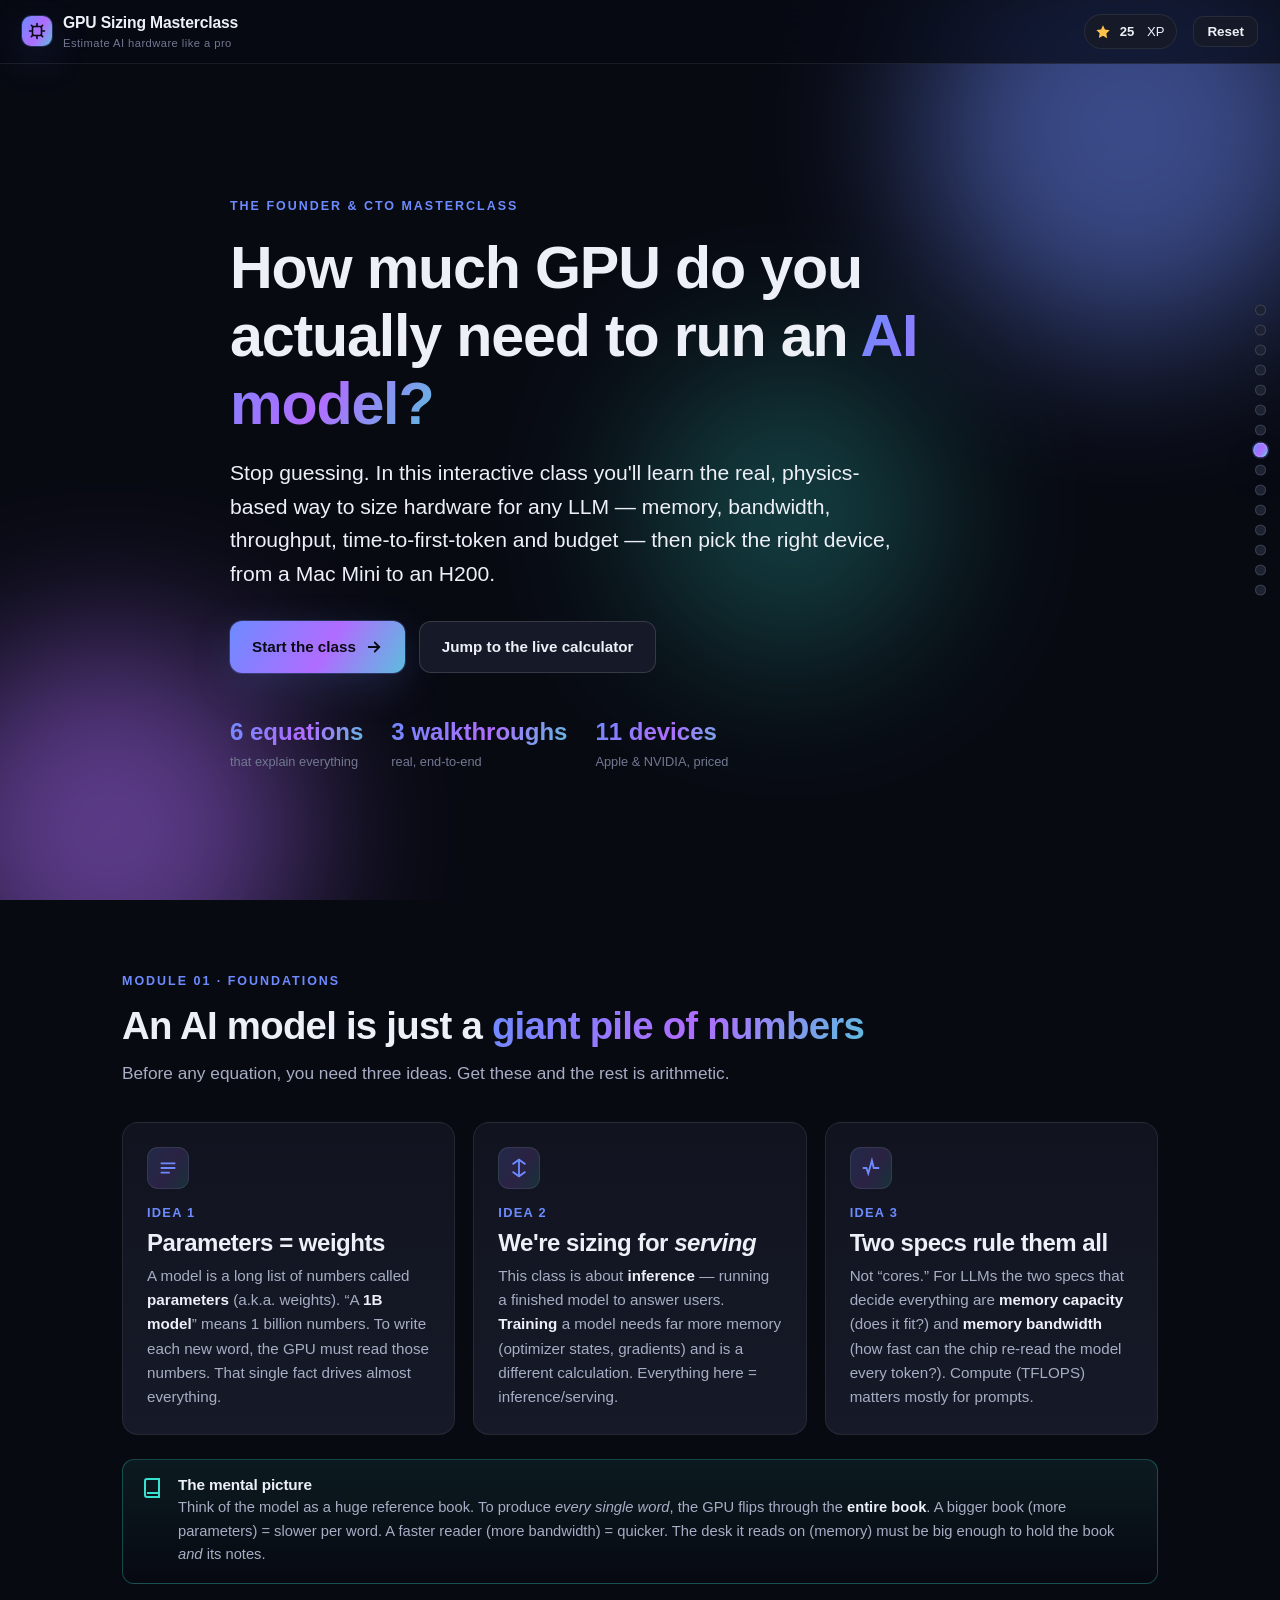
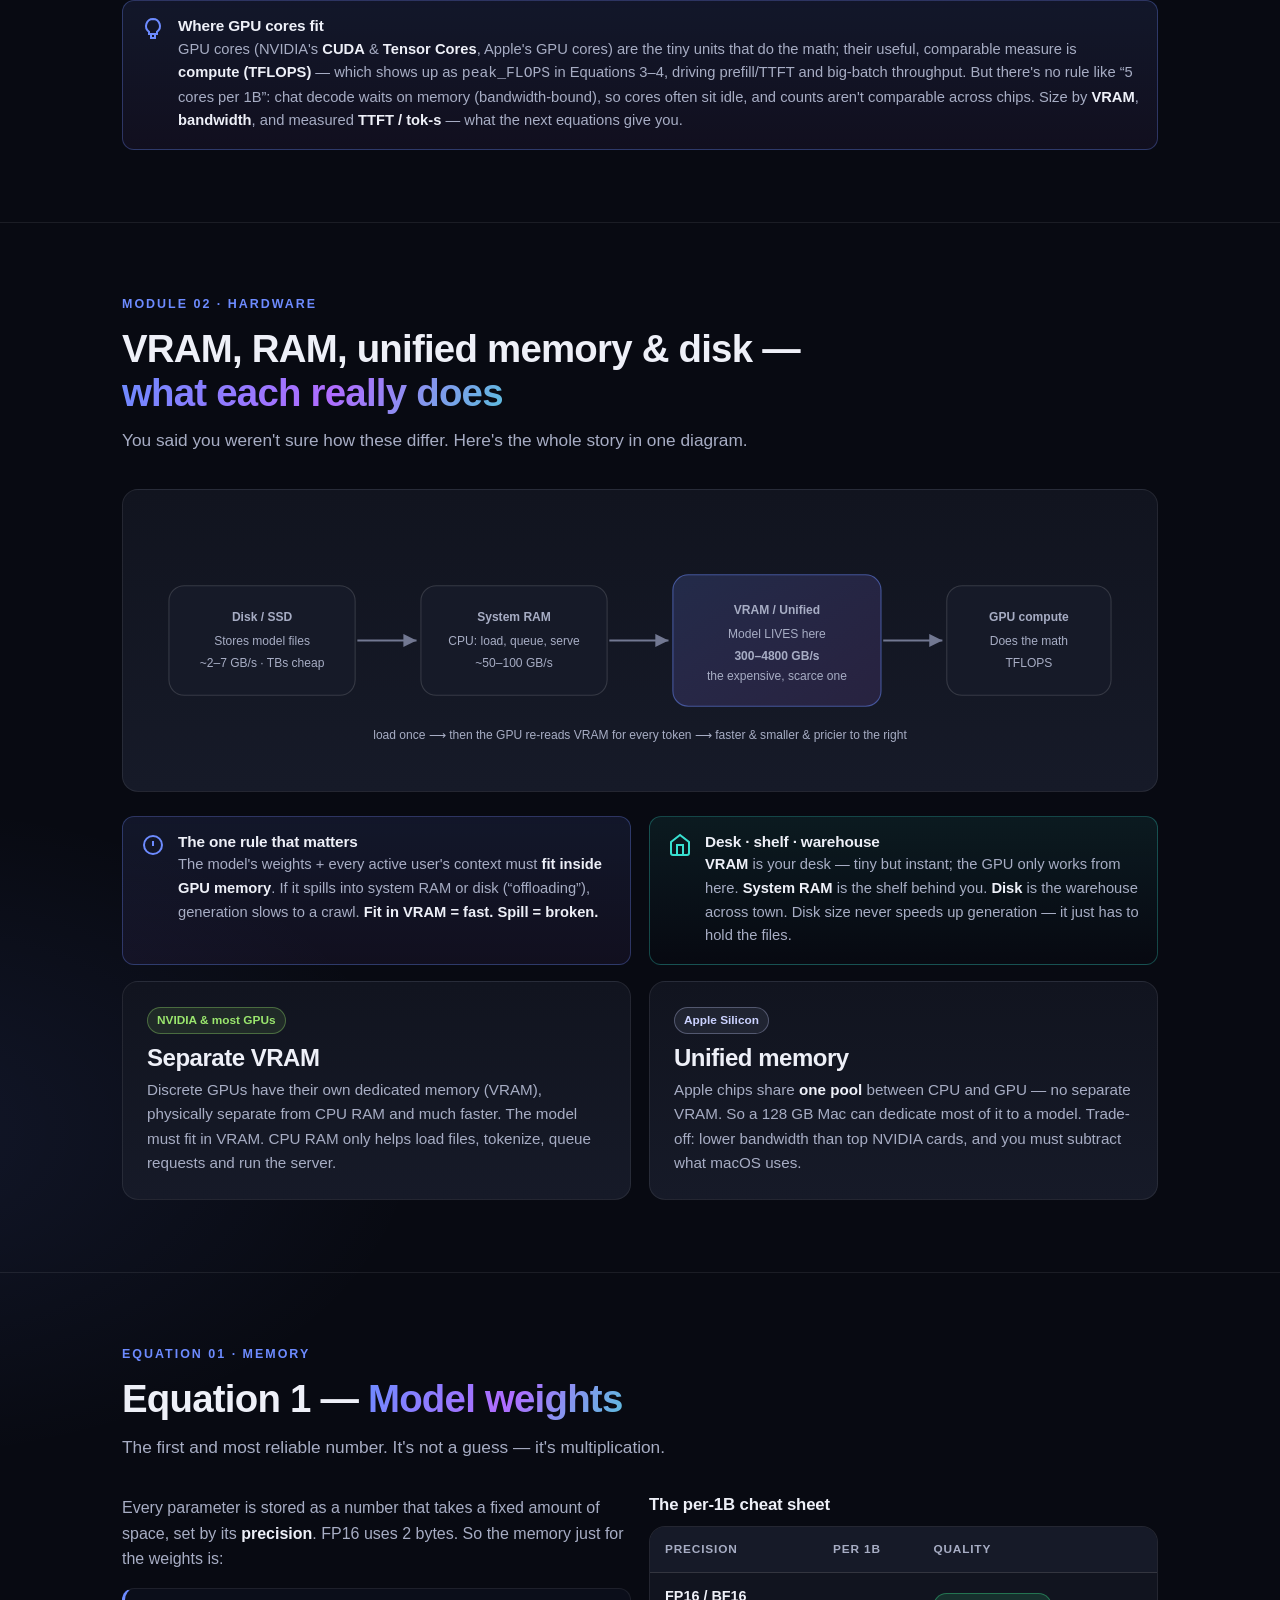
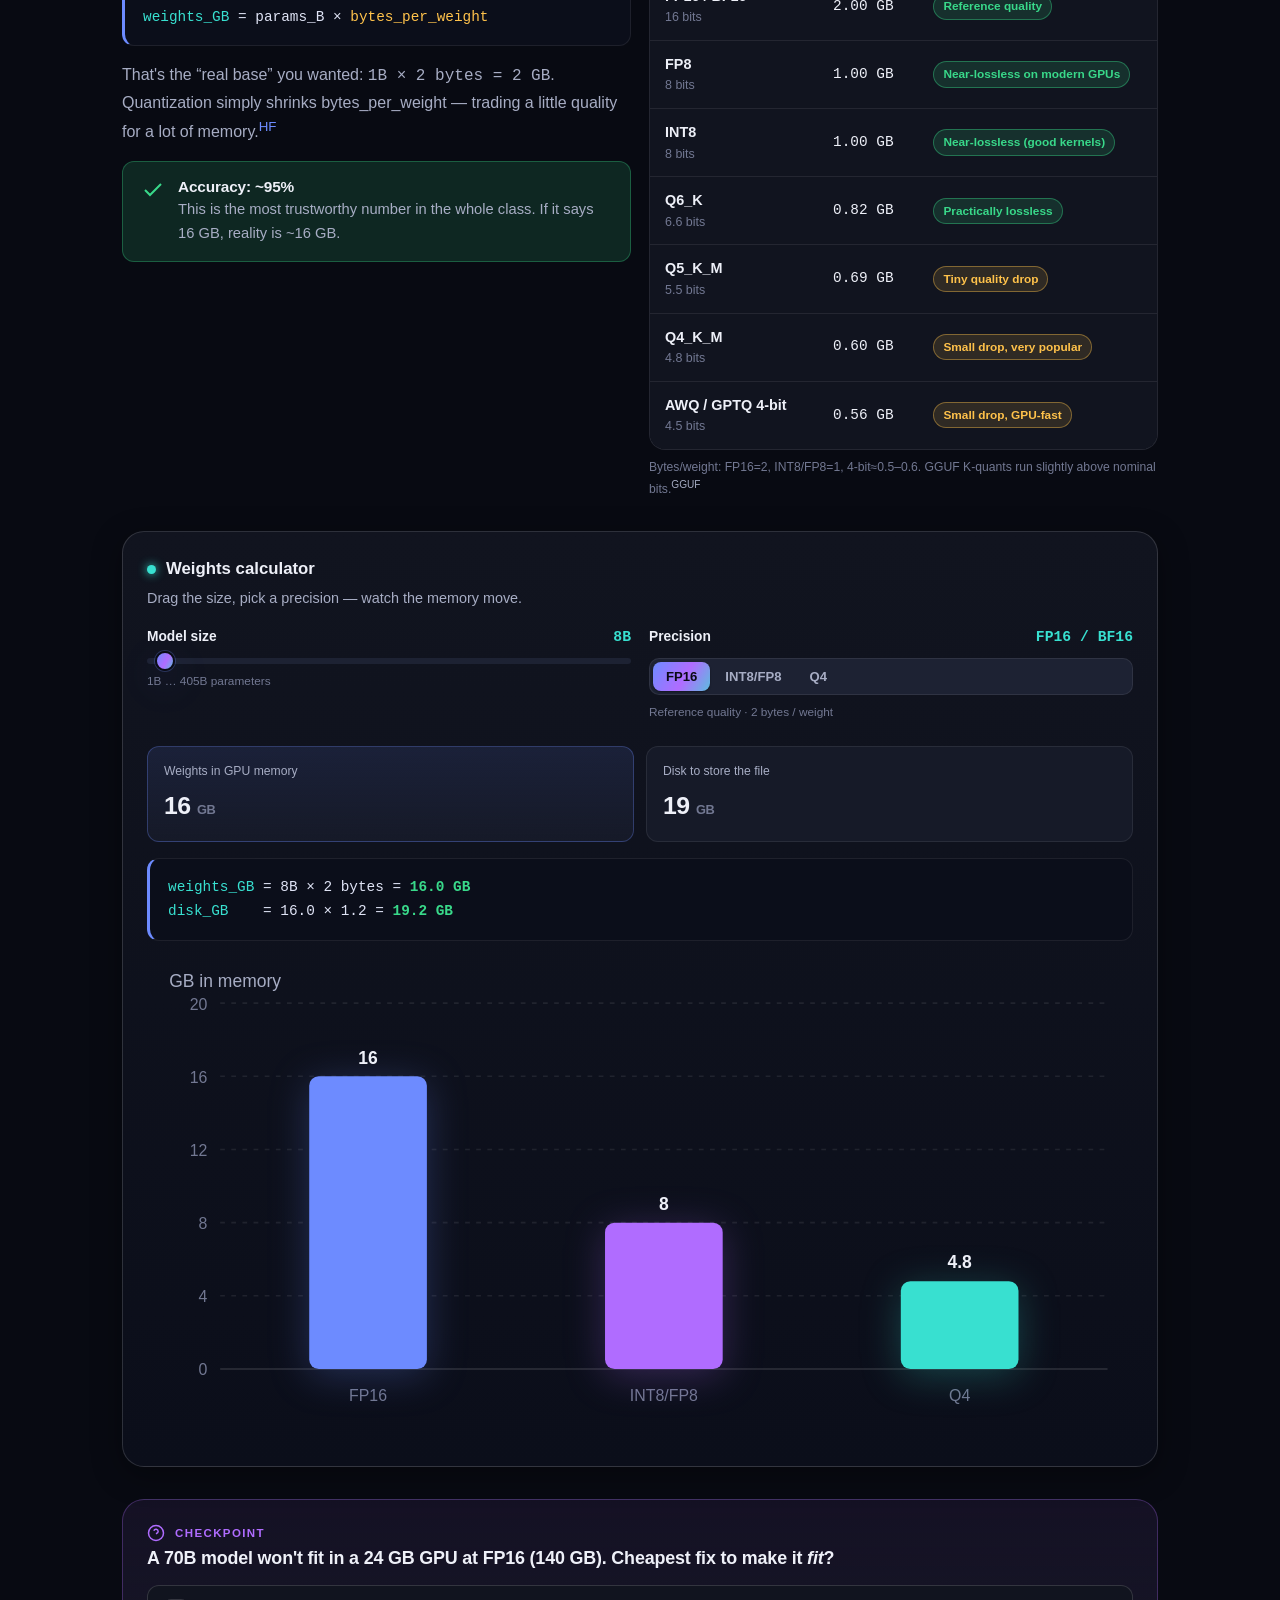
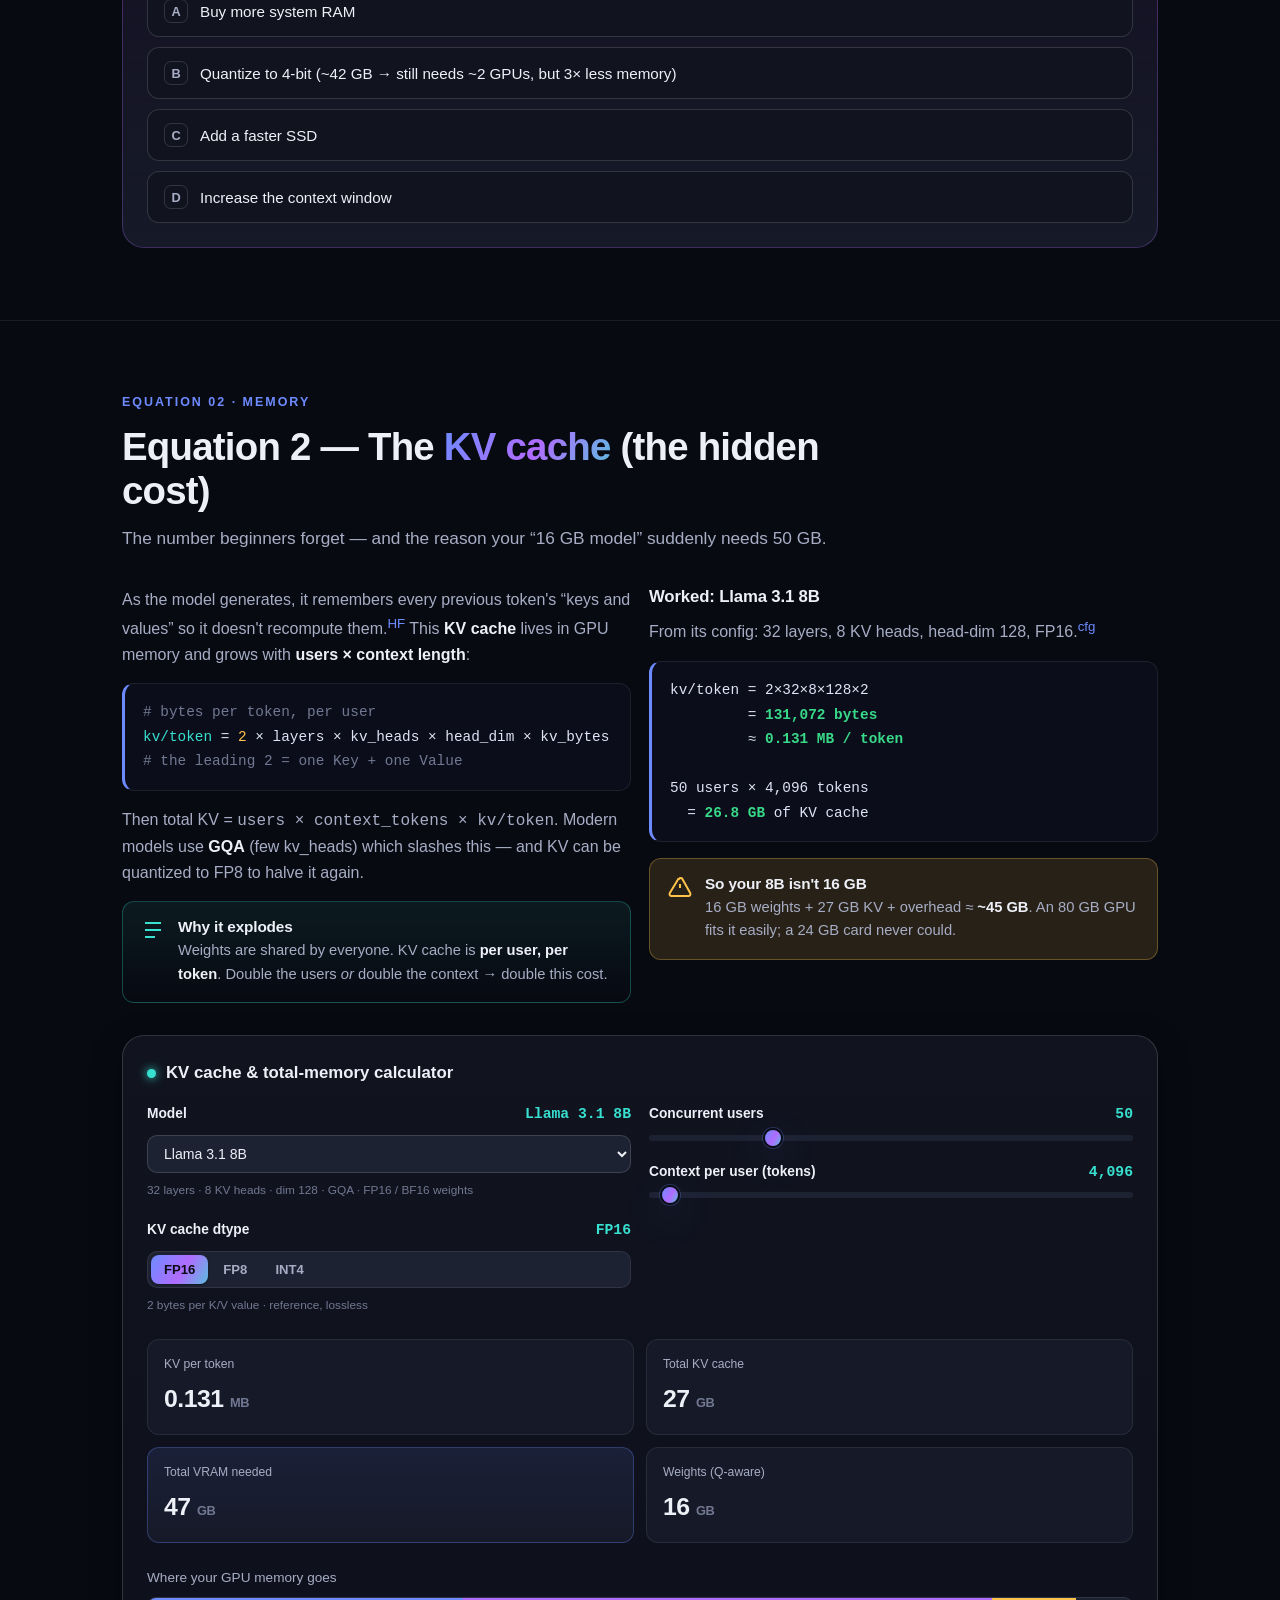
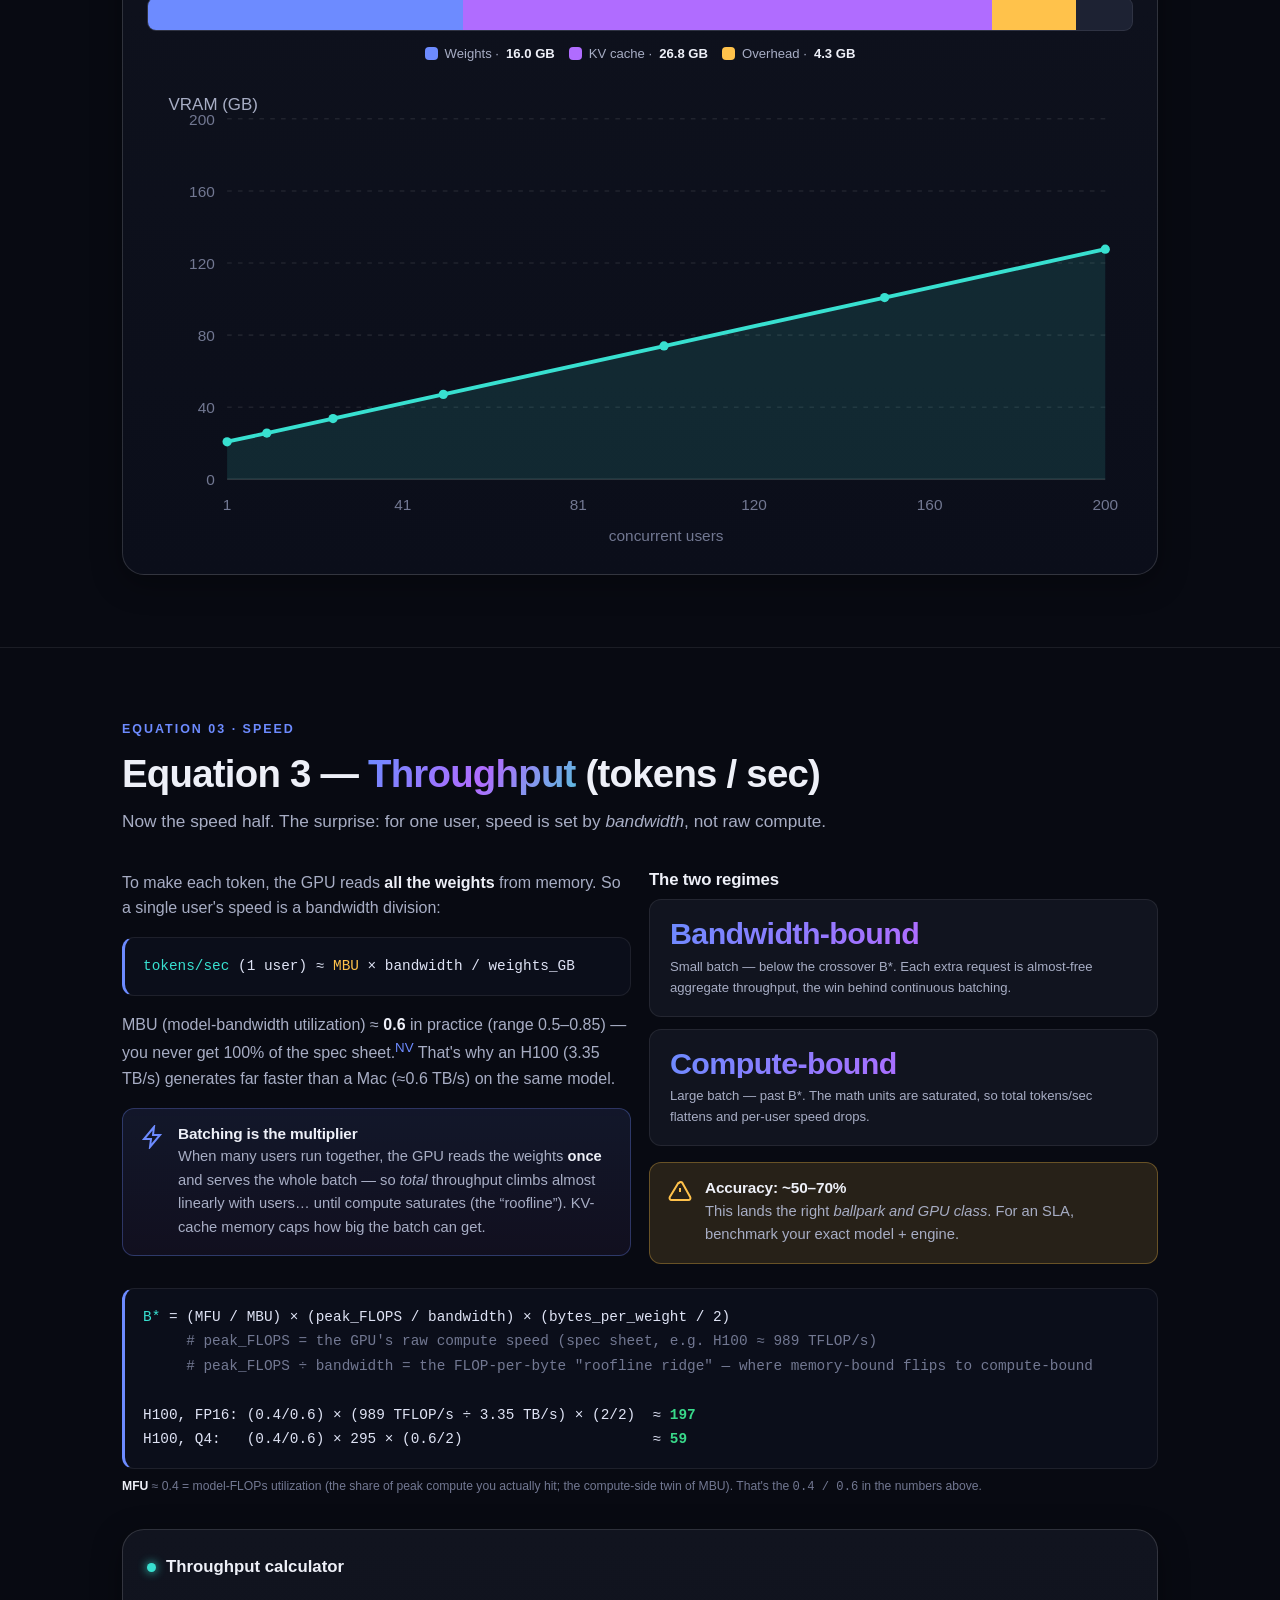
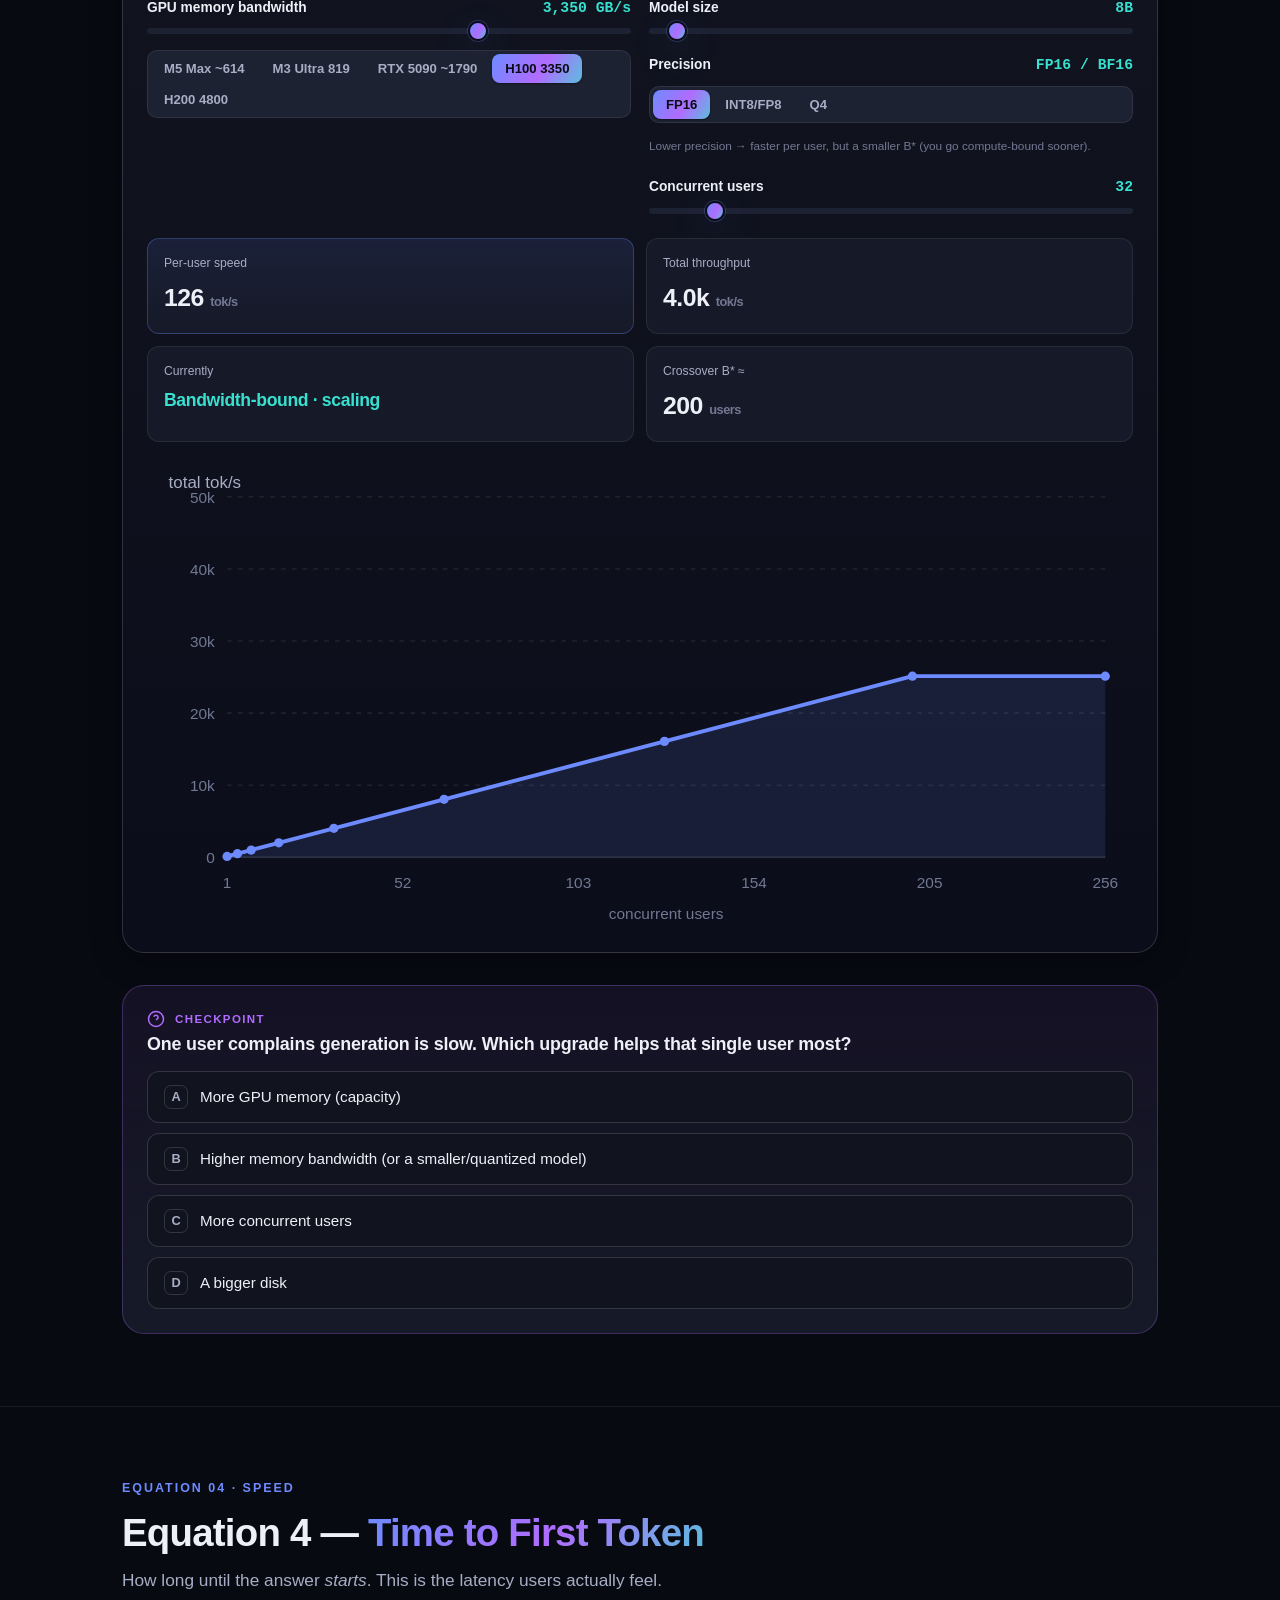
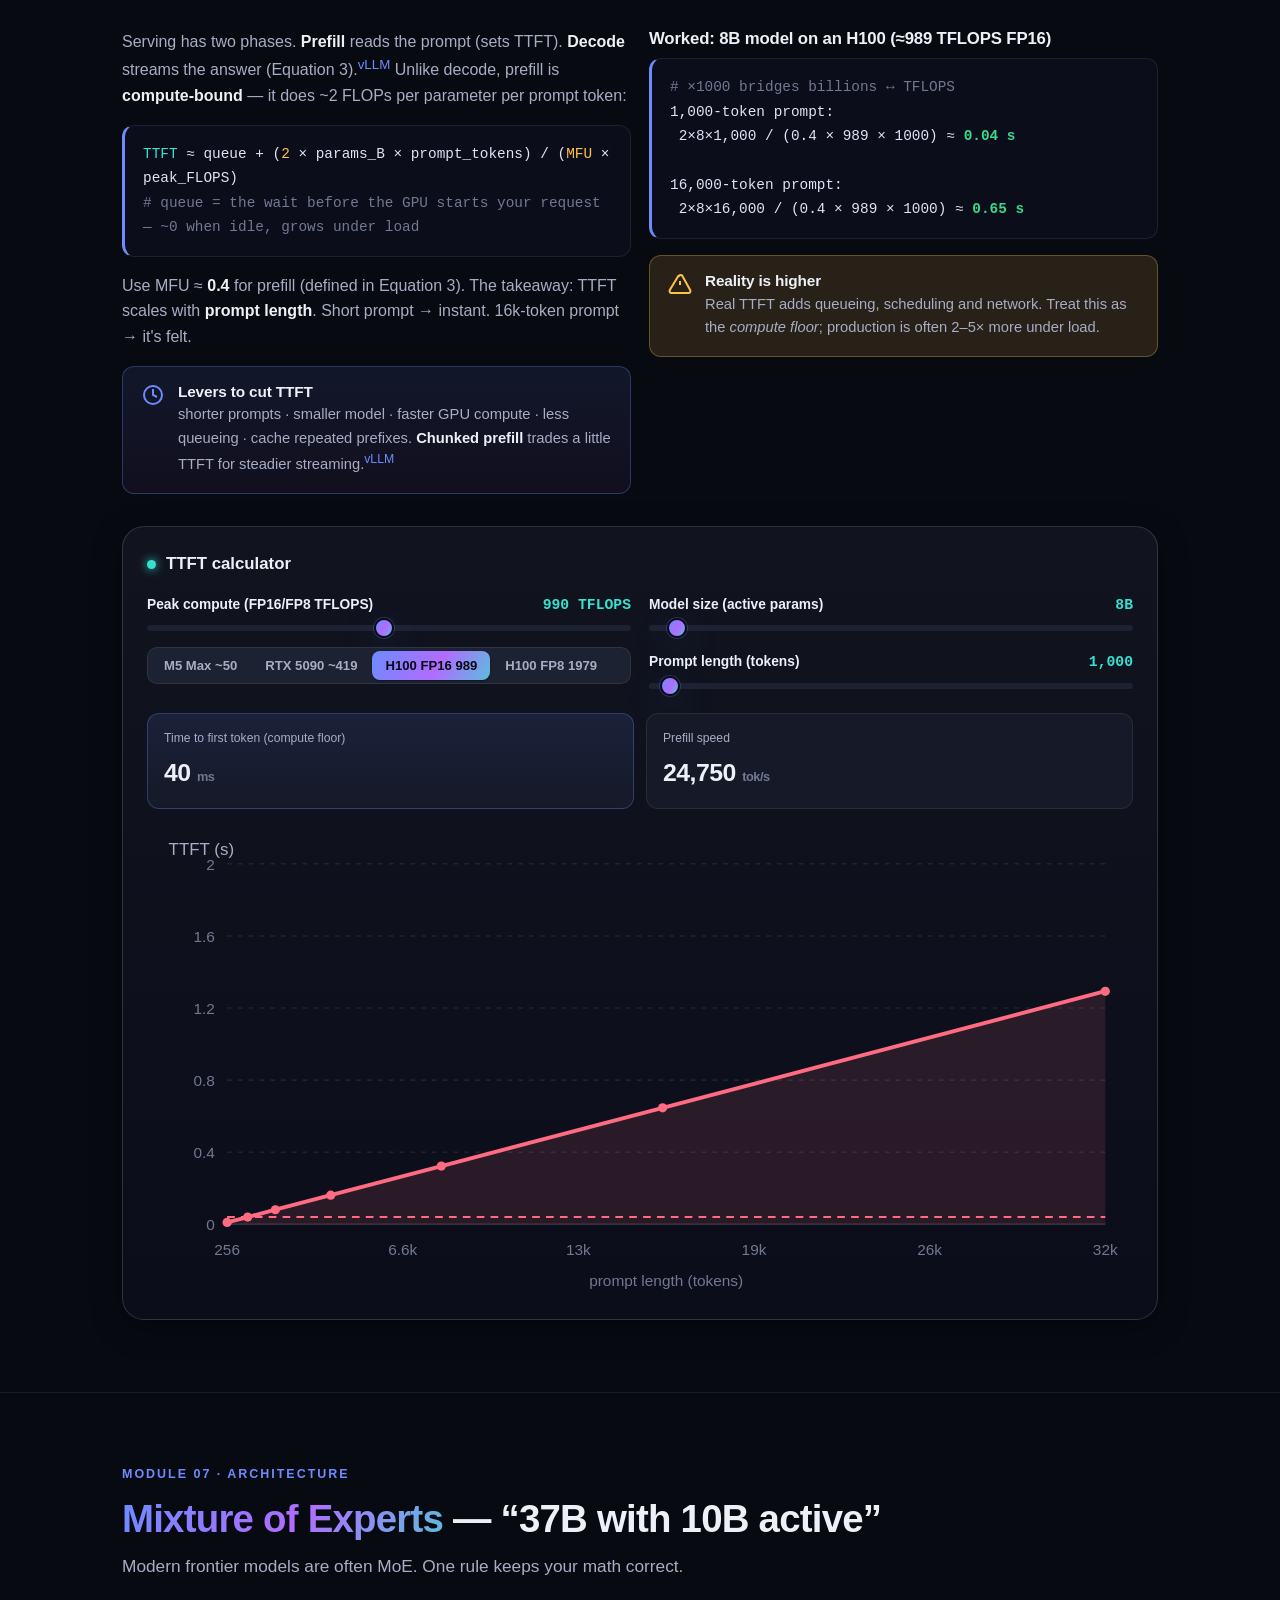
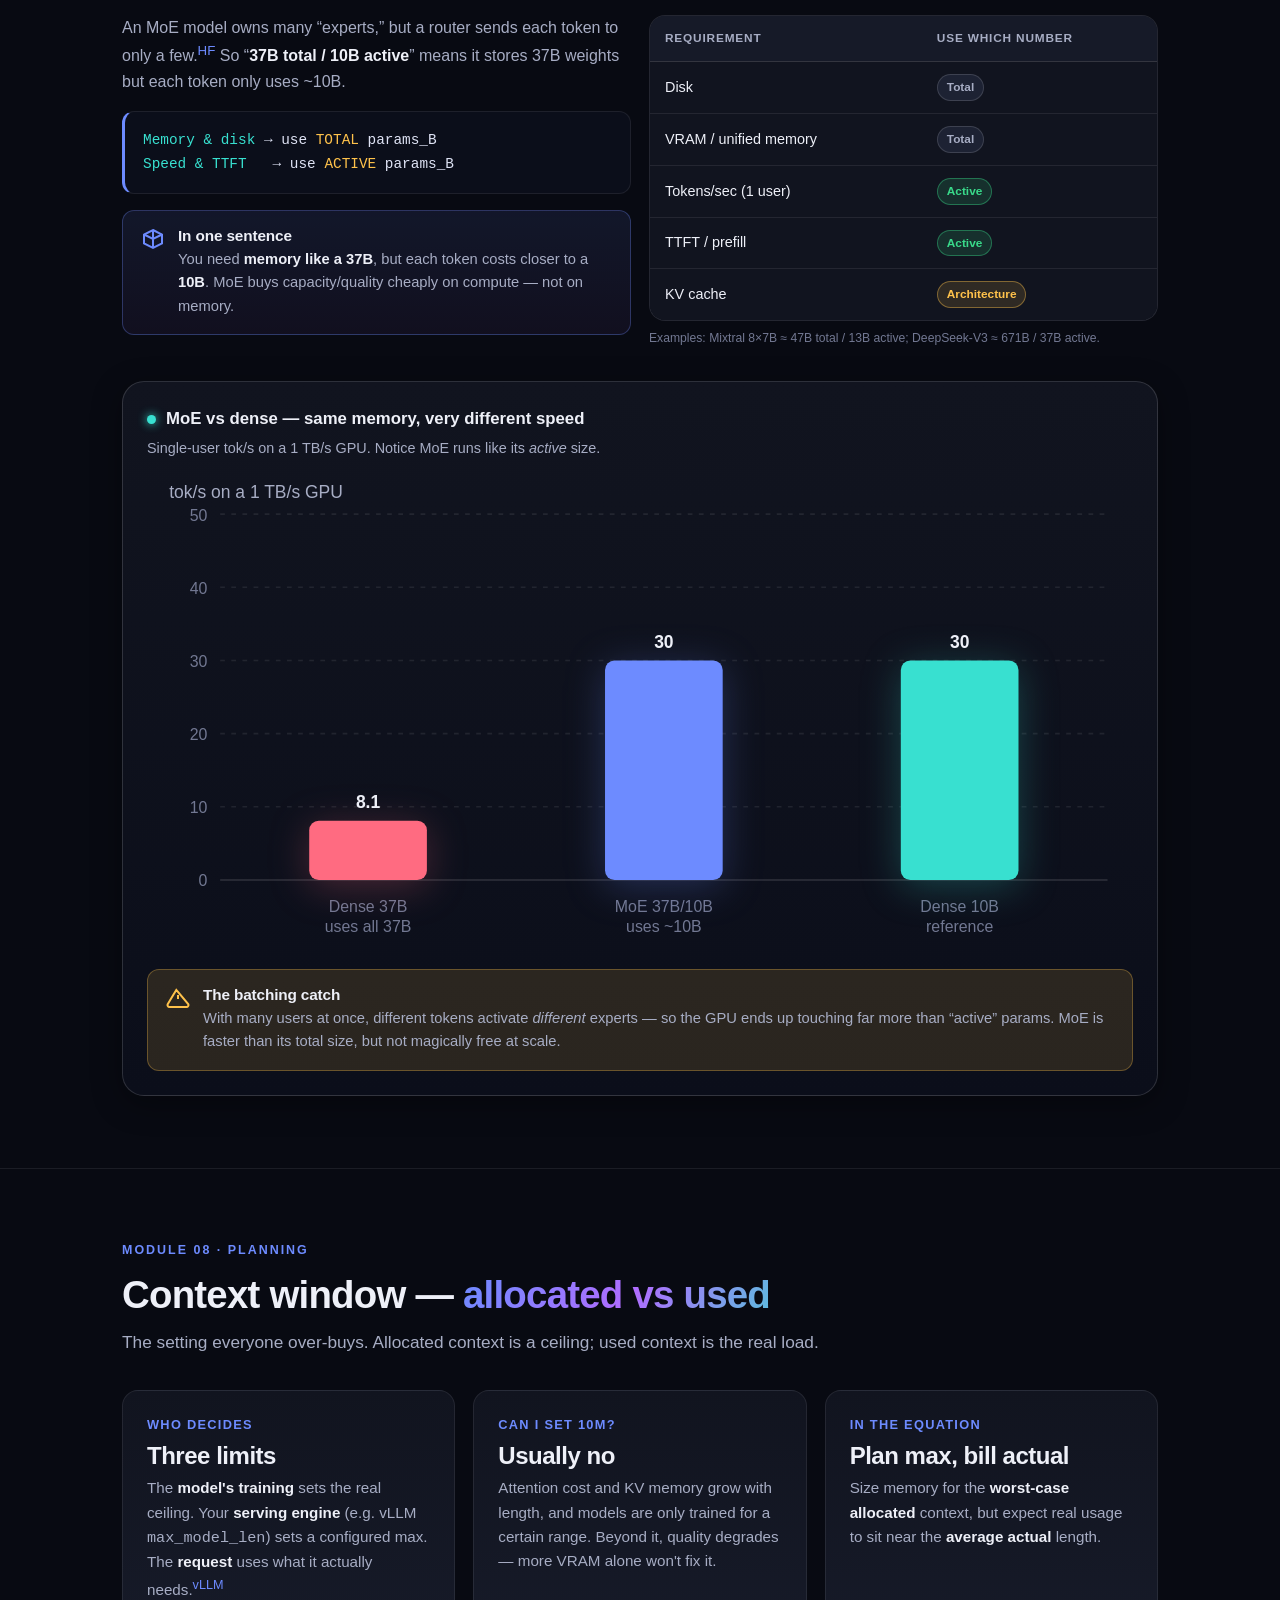
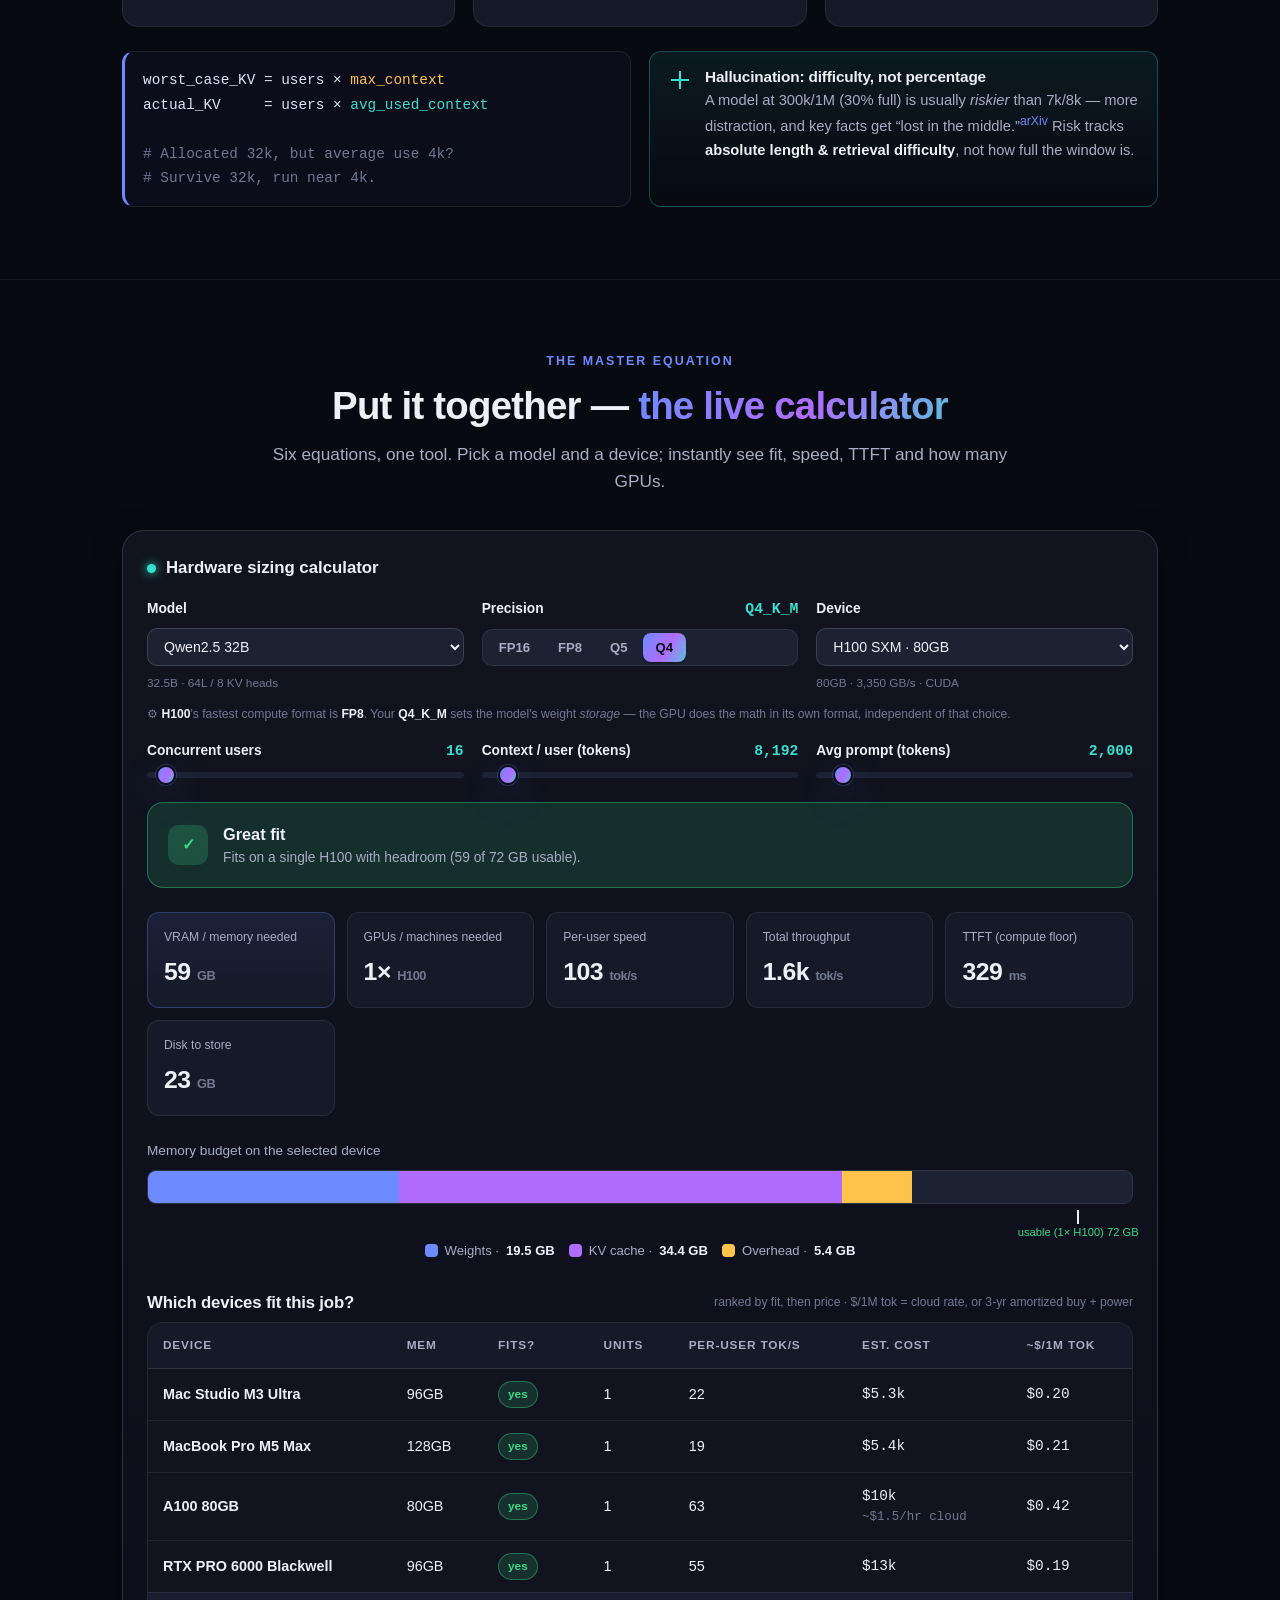
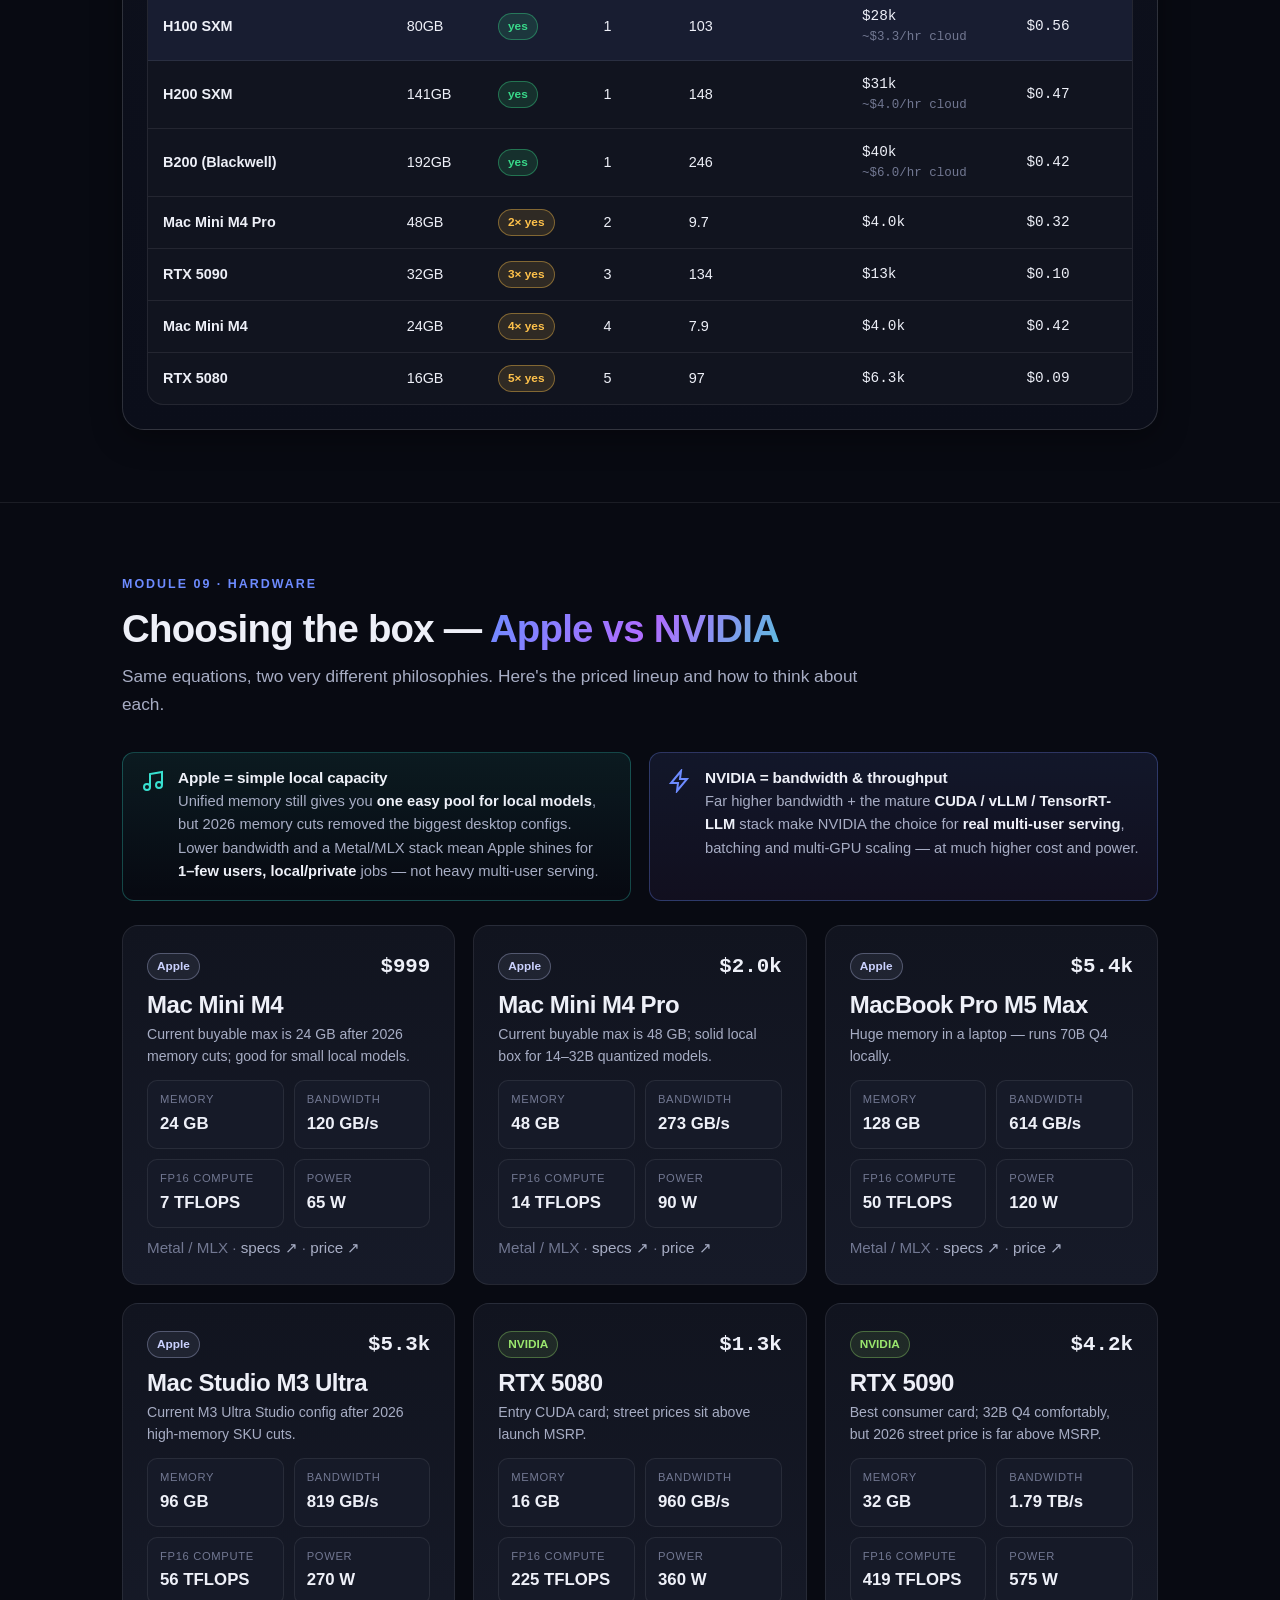
==== index.html @ 539e9b9d "Initial commit: GPU sizing masterclass Co-Authored-By: Claude Opus 4.8 (1M context) <noreply@anthrop" ====
<!DOCTYPE html>
<html lang="en">
<head>
<meta charset="UTF-8">
<meta name="viewport" content="width=device-width, initial-scale=1.0">
<title>GPU Sizing Masterclass — Estimate AI Hardware Like a Pro</title>
<meta name="description" content="An interactive masterclass for founders & CTOs: estimate the GPU, memory, bandwidth and budget needed to serve any AI model — grounded in the roofline model.">
<link rel="icon" href="data:image/svg+xml,%3Csvg xmlns='http://www.w3.org/2000/svg' viewBox='0 0 100 100'%3E%3Cdefs%3E%3ClinearGradient id='g' x1='0' y1='0' x2='1' y2='1'%3E%3Cstop offset='0' stop-color='%236d8bff'/%3E%3Cstop offset='0.55' stop-color='%23b06cff'/%3E%3Cstop offset='1' stop-color='%2338e0d0'/%3E%3C/linearGradient%3E%3C/defs%3E%3Crect width='100' height='100' rx='24' fill='url(%23g)'/%3E%3Crect x='30' y='30' width='40' height='40' rx='8' fill='none' stroke='%230a0a15' stroke-width='6'/%3E%3Cpath d='M50 18v12M50 70v12M18 50h12M70 50h12' stroke='%230a0a15' stroke-width='6' stroke-linecap='round'/%3E%3C/svg%3E">
<link rel="stylesheet" href="assets/css/styles.css">
</head>
<body>

<!-- ===== Top bar ===== -->
<header class="topbar">
  <div class="brand">
    <span class="logo">
      <svg viewBox="0 0 24 24" fill="none" stroke="#0a0a15" stroke-width="2.2" stroke-linecap="round"><rect x="6" y="6" width="12" height="12" rx="2"/><path d="M12 2v3M12 19v3M2 12h3M19 12h3M4.5 4.5l2 2M17.5 17.5l2 2M19.5 4.5l-2 2M6.5 17.5l-2 2"/></svg>
    </span>
    <span>GPU Sizing Masterclass<small>Estimate AI hardware like a pro</small></span>
  </div>
  <div class="spacer"></div>
  <div class="xp-pill" title="Experience earned as you learn">
    <svg class="star" viewBox="0 0 24 24" fill="currentColor"><path d="M12 2l2.9 6.3L22 9.3l-5 4.9 1.2 7L12 17.8 5.8 21l1.2-7-5-4.9 7.1-1z"/></svg>
    <b id="xpVal">0</b>&nbsp;XP
  </div>
  <button class="btn-ghost" id="resetBtn" title="Reset your progress">Reset</button>
</header>
<div class="progress-rail"><div class="fill" id="progressFill"></div></div>

<!-- ===== Side dot nav (filled by JS) ===== -->
<nav class="toc" id="toc" aria-label="Section navigation"></nav>

<!-- ===== Hero ===== -->
<section class="hero" id="top">
  <div class="orb a"></div><div class="orb b"></div><div class="orb c"></div>
  <div class="wrap inner">
    <div style="max-width:820px">
      <span class="eyebrow reveal">The Founder &amp; CTO Masterclass</span>
      <h1 class="reveal d1">How much GPU do you actually need to run an <span class="grad-text">AI model?</span></h1>
      <p class="lead reveal d2" style="max-width:680px">Stop guessing. In this interactive class you'll learn the real, physics-based way to size hardware for any LLM — memory, bandwidth, throughput, time-to-first-token and budget — then pick the right device, from a Mac Mini to an H200.</p>
      <div class="cta reveal d3">
        <a class="btn btn-primary" href="#mental-model">Start the class
          <svg viewBox="0 0 24 24" fill="none" stroke="currentColor" stroke-width="2.4" stroke-linecap="round"><path d="M5 12h14M13 6l6 6-6 6"/></svg></a>
        <a class="btn btn-secondary" href="#calculator">Jump to the live calculator</a>
      </div>
      <div class="meta reveal d4">
        <div class="m"><div class="v grad-text"><span class="count" data-to="6" data-suffix=" equations">0</span></div><div class="k">that explain everything</div></div>
        <div class="m"><div class="v grad-text"><span class="count" data-to="3" data-suffix=" walkthroughs">0</span></div><div class="k">real, end-to-end</div></div>
        <div class="m"><div class="v grad-text"><span class="count" data-to="11" data-suffix=" devices">0</span></div><div class="k">Apple &amp; NVIDIA, priced</div></div>
      </div>
    </div>
  </div>
</section>

<!-- ===== MODULES INSERTION POINT ===== -->
<!-- ============ MODULE 1 · MENTAL MODEL ============ -->
<section class="section" id="mental-model" data-toc="Mental model">
  <div class="wrap">
    <div class="section-head reveal">
      <span class="eyebrow">Module 01 · Foundations</span>
      <h2>An AI model is just a <span class="grad-text">giant pile of numbers</span></h2>
      <p>Before any equation, you need three ideas. Get these and the rest is arithmetic.</p>
    </div>

    <div class="grid g3">
      <div class="card hov reveal">
        <div class="ic"><svg viewBox="0 0 24 24" fill="none" stroke="currentColor" stroke-width="2"><path d="M4 7h16M4 12h16M4 17h10"/></svg></div>
        <div class="card-num">IDEA 1</div>
        <h3>Parameters = weights</h3>
        <p>A model is a long list of numbers called <strong>parameters</strong> (a.k.a. weights). “A <strong>1B model</strong>” means 1 billion numbers. To write each new word, the GPU must read those numbers. That single fact drives almost everything.</p>
      </div>
      <div class="card hov reveal d1">
        <div class="ic"><svg viewBox="0 0 24 24" fill="none" stroke="currentColor" stroke-width="2"><path d="M12 3v18M5 8l7-5 7 5M5 16l7 5 7-5"/></svg></div>
        <div class="card-num">IDEA 2</div>
        <h3>We're sizing for <em>serving</em></h3>
        <p>This class is about <strong>inference</strong> — running a finished model to answer users. <strong>Training</strong> a model needs far more memory (optimizer states, gradients) and is a different calculation. Everything here = inference/serving.</p>
      </div>
      <div class="card hov reveal d2">
        <div class="ic"><svg viewBox="0 0 24 24" fill="none" stroke="currentColor" stroke-width="2"><path d="M3 12h4l2 6 4-14 2 8h6"/></svg></div>
        <div class="card-num">IDEA 3</div>
        <h3>Two specs rule them all</h3>
        <p>Not “cores.” For LLMs the two specs that decide everything are <strong>memory capacity</strong> (does it fit?) and <strong>memory bandwidth</strong> (how fast can the chip re-read the model every token?). Compute (TFLOPS) matters mostly for prompts.</p>
      </div>
    </div>

    <div class="callout analogy reveal mt24">
      <svg class="cic" viewBox="0 0 24 24" fill="none" stroke="currentColor" stroke-width="2"><path d="M4 19V5a2 2 0 012-2h12v18H6a2 2 0 01-2-2zM6 17h12"/></svg>
      <div><h4>The mental picture</h4><p>Think of the model as a huge reference book. To produce <em>every single word</em>, the GPU flips through the <strong>entire book</strong>. A bigger book (more parameters) = slower per word. A faster reader (more bandwidth) = quicker. The desk it reads on (memory) must be big enough to hold the book <em>and</em> its notes.</p></div>
    </div>

    <div class="callout key reveal mt16">
      <svg class="cic" viewBox="0 0 24 24" fill="none" stroke="currentColor" stroke-width="2"><path d="M12 2a7 7 0 00-4 12.7V17h8v-2.3A7 7 0 0012 2zM9 21h6M10 17v4M14 17v4"/></svg>
      <div><h4>Where GPU cores fit</h4><p>GPU cores (NVIDIA's <strong>CUDA</strong> &amp; <strong>Tensor Cores</strong>, Apple's GPU cores) are the tiny units that do the math; their useful, comparable measure is <strong>compute (TFLOPS)</strong> — which shows up as <span class="mono">peak_FLOPS</span> in Equations 3–4, driving prefill/TTFT and big-batch throughput. But there's no rule like “5 cores per 1B”: chat decode waits on memory (bandwidth-bound), so cores often sit idle, and counts aren't comparable across chips. Size by <strong>VRAM</strong>, <strong>bandwidth</strong>, and measured <strong>TTFT / tok-s</strong> — what the next equations give you.</p></div>
    </div>
  </div>
</section>

<!-- ============ MODULE 2 · MEMORY TYPES ============ -->
<section class="section" id="memory" data-toc="Memory types">
  <div class="wrap">
    <div class="section-head reveal">
      <span class="eyebrow">Module 02 · Hardware</span>
      <h2>VRAM, RAM, unified memory &amp; disk — <span class="grad-text">what each really does</span></h2>
      <p>You said you weren't sure how these differ. Here's the whole story in one diagram.</p>
    </div>

    <div class="card reveal" style="padding:30px 24px">
      <div class="chart" aria-label="Data flows from disk to RAM to GPU memory to compute, getting faster and smaller at each step">
        <svg viewBox="0 0 900 220" preserveAspectRatio="xMidYMid meet">
          <defs><marker id="arr" markerWidth="10" markerHeight="10" refX="6" refY="3" orient="auto"><path d="M0 0l6 3-6 3z" fill="#727892"/></marker></defs>
          <!-- blocks -->
          <g>
            <rect x="20" y="60" width="170" height="100" rx="14" fill="#161a28" stroke="rgba(255,255,255,.14)"/>
            <text x="105" y="92" text-anchor="middle" fill="#eef0f8" font-size="16" font-weight="700">Disk / SSD</text>
            <text x="105" y="114" text-anchor="middle" fill="#a7adc4" font-size="12">Stores model files</text>
            <text x="105" y="134" text-anchor="middle" fill="#727892" font-size="11">~2–7 GB/s · TBs cheap</text>
          </g>
          <g>
            <rect x="250" y="60" width="170" height="100" rx="14" fill="#161a28" stroke="rgba(255,255,255,.14)"/>
            <text x="335" y="92" text-anchor="middle" fill="#eef0f8" font-size="16" font-weight="700">System RAM</text>
            <text x="335" y="114" text-anchor="middle" fill="#a7adc4" font-size="12">CPU: load, queue, serve</text>
            <text x="335" y="134" text-anchor="middle" fill="#727892" font-size="11">~50–100 GB/s</text>
          </g>
          <g>
            <rect x="480" y="50" width="190" height="120" rx="14" fill="url(#g2)" stroke="rgba(109,139,255,.5)"/>
            <defs><linearGradient id="g2" x1="0" y1="0" x2="1" y2="1"><stop offset="0" stop-color="rgba(109,139,255,.18)"/><stop offset="1" stop-color="rgba(176,108,255,.12)"/></linearGradient></defs>
            <text x="575" y="86" text-anchor="middle" fill="#eef0f8" font-size="16" font-weight="800">VRAM / Unified</text>
            <text x="575" y="108" text-anchor="middle" fill="#a7adc4" font-size="12">Model LIVES here</text>
            <text x="575" y="128" text-anchor="middle" fill="#6d8bff" font-size="11" font-weight="700">300–4800 GB/s</text>
            <text x="575" y="146" text-anchor="middle" fill="#727892" font-size="10.5">the expensive, scarce one</text>
          </g>
          <g>
            <rect x="730" y="60" width="150" height="100" rx="14" fill="#161a28" stroke="rgba(255,255,255,.14)"/>
            <text x="805" y="92" text-anchor="middle" fill="#eef0f8" font-size="16" font-weight="700">GPU compute</text>
            <text x="805" y="114" text-anchor="middle" fill="#a7adc4" font-size="12">Does the math</text>
            <text x="805" y="134" text-anchor="middle" fill="#727892" font-size="11">TFLOPS</text>
          </g>
          <!-- arrows -->
          <line x1="192" y1="110" x2="246" y2="110" stroke="#727892" stroke-width="2" marker-end="url(#arr)"/>
          <line x1="422" y1="110" x2="476" y2="110" stroke="#727892" stroke-width="2" marker-end="url(#arr)"/>
          <line x1="672" y1="110" x2="726" y2="110" stroke="#727892" stroke-width="2" marker-end="url(#arr)"/>
          <text x="450" y="200" text-anchor="middle" fill="#727892" font-size="12">load once  ⟶  then the GPU re-reads VRAM for every token  ⟶  faster &amp; smaller &amp; pricier to the right</text>
        </svg>
      </div>
    </div>

    <div class="grid g2 mt24">
      <div class="callout key reveal">
        <svg class="cic" viewBox="0 0 24 24" fill="none" stroke="currentColor" stroke-width="2"><circle cx="12" cy="12" r="9"/><path d="M12 8v5M12 16h.01"/></svg>
        <div><h4>The one rule that matters</h4><p>The model's weights + every active user's context must <strong>fit inside GPU memory</strong>. If it spills into system RAM or disk (“offloading”), generation slows to a crawl. <strong>Fit in VRAM = fast. Spill = broken.</strong></p></div>
      </div>
      <div class="callout analogy reveal d1">
        <svg class="cic" viewBox="0 0 24 24" fill="none" stroke="currentColor" stroke-width="2"><path d="M3 9l9-7 9 7v11a2 2 0 01-2 2H5a2 2 0 01-2-2z"/><path d="M9 22V12h6v10"/></svg>
        <div><h4>Desk · shelf · warehouse</h4><p><strong>VRAM</strong> is your desk — tiny but instant; the GPU only works from here. <strong>System RAM</strong> is the shelf behind you. <strong>Disk</strong> is the warehouse across town. Disk size never speeds up generation — it just has to hold the files.</p></div>
      </div>
    </div>

    <div class="grid g2 mt16">
      <div class="card reveal">
        <span class="tag nv" style="margin-bottom:10px">NVIDIA &amp; most GPUs</span>
        <h3>Separate VRAM</h3>
        <p>Discrete GPUs have their own dedicated memory (VRAM), physically separate from CPU RAM and much faster. The model must fit in VRAM. CPU RAM only helps load files, tokenize, queue requests and run the server.</p>
      </div>
      <div class="card reveal d1">
        <span class="tag apple" style="margin-bottom:10px">Apple Silicon</span>
        <h3>Unified memory</h3>
        <p>Apple chips share <strong>one pool</strong> between CPU and GPU — no separate VRAM. So a 128 GB Mac can dedicate most of it to a model. Trade-off: lower bandwidth than top NVIDIA cards, and you must subtract what macOS uses.</p>
      </div>
    </div>
  </div>
</section>
<!-- ============ MODULE 3 · WEIGHTS ============ -->
<section class="section" id="weights" data-toc="Weights">
  <div class="wrap">
    <div class="section-head reveal">
      <span class="eyebrow">Equation 01 · Memory</span>
      <h2>Equation 1 — <span class="grad-text">Model weights</span></h2>
      <p>The first and most reliable number. It's not a guess — it's multiplication.</p>
    </div>

    <div class="grid g2">
      <div class="reveal">
        <p>Every parameter is stored as a number that takes a fixed amount of space, set by its <strong>precision</strong>. FP16 uses 2 bytes. So the memory just for the weights is:</p>
        <div class="eq mt16"><span class="hl">weights_GB</span> = params_B <span class="op">×</span> <span class="var">bytes_per_weight</span></div>
        <p class="mt16">That's the “real base” you wanted: <span class="mono">1B × 2 bytes = 2 GB</span>. Quantization simply shrinks <span class="var">bytes_per_weight</span> — trading a little quality for a lot of memory.<sup><a class="cite" href="https://huggingface.co/docs/transformers/en/main_classes/quantization" target="_blank" rel="noopener">HF</a></sup></p>
        <div class="callout good mt16">
          <svg class="cic" viewBox="0 0 24 24" fill="none" stroke="currentColor" stroke-width="2"><path d="M20 6L9 17l-5-5"/></svg>
          <div><h4>Accuracy: ~95%</h4><p>This is the most trustworthy number in the whole class. If it says 16 GB, reality is ~16 GB.</p></div>
        </div>
      </div>

      <div class="reveal d1">
        <h4 style="margin-bottom:12px">The per-1B cheat sheet</h4>
        <div class="table-wrap">
          <table>
            <thead><tr><th>Precision</th><th>Per 1B</th><th>Quality</th></tr></thead>
            <tbody id="prec-table"></tbody>
          </table>
        </div>
        <p class="src mt8">Bytes/weight: FP16=2, INT8/FP8=1, 4-bit≈0.5–0.6. GGUF K-quants run slightly above nominal bits.<sup><a class="cite" href="https://huggingface.co/docs/hub/en/gguf" target="_blank" rel="noopener">GGUF</a></sup></p>
      </div>
    </div>

    <!-- interactive -->
    <div class="lab reveal mt32">
      <div class="lab-title"><span class="dot"></span> Weights calculator</div>
      <p class="muted" style="font-size:.9rem;margin-top:4px">Drag the size, pick a precision — watch the memory move.</p>
      <div class="controls mt16">
        <div class="ctrl">
          <div class="row"><label>Model size</label><span class="val" id="wt-size-val">8B</span></div>
          <input type="range" id="wt-size" min="1" max="405" value="8" step="1">
          <div class="hint">1B … 405B parameters</div>
        </div>
        <div class="ctrl">
          <div class="row"><label>Precision</label><span class="val" id="wt-prec-val">FP16</span></div>
          <div class="seg" id="wt-prec">
            <button data-prec="fp16" class="active">FP16</button>
            <button data-prec="int8">INT8/FP8</button>
            <button data-prec="q4">Q4</button>
          </div>
          <div class="hint" id="wt-prec-hint">Reference quality · 2 bytes / param</div>
        </div>
      </div>
      <div class="readout mt24">
        <div class="ro accent"><div class="k">Weights in GPU memory</div><div class="v" id="wt-weights">16 <span class="u">GB</span></div></div>
        <div class="ro"><div class="k">Disk to store the file</div><div class="v" id="wt-disk">19 <span class="u">GB</span></div></div>
      </div>
      <div class="eq mt16" id="wt-eq"></div>
      <div class="chart mt24" id="wt-chart"></div>
    </div>

    <!-- quiz -->
    <div class="quiz reveal mt32" data-quiz="quant">
      <div class="qhead"><svg width="18" height="18" viewBox="0 0 24 24" fill="none" stroke="#b06cff" stroke-width="2"><circle cx="12" cy="12" r="10"/><path d="M9.1 9a3 3 0 015.8 1c0 2-3 3-3 3"/><path d="M12 17h.01"/></svg><span class="b">Checkpoint</span></div>
      <h4>A 70B model won't fit in a 24 GB GPU at FP16 (140 GB). Cheapest fix to make it <em>fit</em>?</h4>
      <div class="opts">
        <button class="opt"><span class="mk">A</span> Buy more system RAM</button>
        <button class="opt" data-correct="1"><span class="mk">B</span> Quantize to 4-bit (~42 GB → still needs ~2 GPUs, but 3× less memory)</button>
        <button class="opt"><span class="mk">C</span> Add a faster SSD</button>
        <button class="opt"><span class="mk">D</span> Increase the context window</button>
      </div>
      <div class="explain">Quantization is the memory lever. 70B at Q4 ≈ 42 GB of weights vs 140 GB at FP16 — the single biggest knob you control. RAM and SSD don't help the model run; bigger context makes memory <em>worse</em>.</div>
    </div>
  </div>
</section>

<!-- ============ MODULE 4 · KV CACHE ============ -->
<section class="section" id="kvcache" data-toc="KV cache">
  <div class="wrap">
    <div class="section-head reveal">
      <span class="eyebrow">Equation 02 · Memory</span>
      <h2>Equation 2 — The <span class="grad-text">KV cache</span> (the hidden cost)</h2>
      <p>The number beginners forget — and the reason your “16 GB model” suddenly needs 50 GB.</p>
    </div>

    <div class="grid g2">
      <div class="reveal">
        <p>As the model generates, it remembers every previous token's “keys and values” so it doesn't recompute them.<sup><a class="cite" href="https://huggingface.co/docs/transformers/en/kv_cache" target="_blank" rel="noopener">HF</a></sup> This <strong>KV cache</strong> lives in GPU memory and grows with <strong>users × context length</strong>:</p>
        <div class="eq mt16"><span class="cmt"># bytes per token, per user</span>
<span class="hl">kv/token</span> = <span class="var">2</span> × layers × kv_heads × head_dim × kv_bytes
<span class="cmt"># the leading 2 = one Key + one Value</span></div>
        <p class="mt16">Then total KV = <span class="mono">users × context_tokens × kv/token</span>. Modern models use <strong>GQA</strong> (few kv_heads) which slashes this — and KV can be quantized to FP8 to halve it again.</p>
        <div class="callout analogy mt16">
          <svg class="cic" viewBox="0 0 24 24" fill="none" stroke="currentColor" stroke-width="2"><path d="M4 5h16M4 12h16M4 19h10"/></svg>
          <div><h4>Why it explodes</h4><p>Weights are shared by everyone. KV cache is <strong>per user, per token</strong>. Double the users <em>or</em> double the context → double this cost.</p></div>
        </div>
      </div>

      <div class="reveal d1">
        <h4 style="margin-bottom:10px">Worked: Llama 3.1 8B</h4>
        <p>From its config: 32 layers, 8 KV heads, head-dim 128, FP16.<sup><a class="cite" href="https://huggingface.co/meta-llama/Llama-3.1-8B/blob/main/config.json" target="_blank" rel="noopener">cfg</a></sup></p>
        <div class="eq mt16">kv/token = 2×32×8×128×2
         = <span class="res">131,072 bytes</span>
         ≈ <span class="res">0.131 MB / token</span>

50 users × 4,096 tokens
  = <span class="res">26.8 GB</span> of KV cache</div>
        <div class="callout warnc mt16">
          <svg class="cic" viewBox="0 0 24 24" fill="none" stroke="currentColor" stroke-width="2"><path d="M12 9v4M12 17h.01M10.3 3.9L1.8 18a2 2 0 001.7 3h17a2 2 0 001.7-3L14.4 3.9a2 2 0 00-3.4 0z"/></svg>
          <div><h4>So your 8B isn't 16 GB</h4><p>16 GB weights + 27 GB KV + overhead ≈ <strong>~45 GB</strong>. An 80 GB GPU fits it easily; a 24 GB card never could.</p></div>
        </div>
      </div>
    </div>

    <!-- interactive -->
    <div class="lab reveal mt32">
      <div class="lab-title"><span class="dot"></span> KV cache &amp; total-memory calculator</div>
      <div class="controls mt16">
        <div class="ctrl">
          <div class="row"><label>Model</label><span class="val" id="kv-model-val">Llama 3.1 8B</span></div>
          <select id="kv-model"></select>
          <div class="hint" id="kv-arch"></div>
          <div class="row" style="margin-top:12px"><label>KV cache dtype</label><span class="val" id="kv-dtype-val">FP16</span></div>
          <div class="seg" id="kv-dtype">
            <button data-kvb="2" class="active">FP16</button>
            <button data-kvb="1">FP8</button>
            <button data-kvb="0.5">INT4</button>
          </div>
          <div class="hint" id="kv-dtype-hint">2 bytes per K/V value · reference, lossless</div>
        </div>
        <div class="ctrl">
          <div class="row"><label>Concurrent users</label><span class="val" id="kv-users-val">50</span></div>
          <input type="range" id="kv-users" min="1" max="200" value="50">
          <div class="row" style="margin-top:12px"><label>Context per user (tokens)</label><span class="val" id="kv-ctx-val">4,096</span></div>
          <input type="range" id="kv-ctx" min="1024" max="131072" value="4096" step="1024">
        </div>
      </div>
      <div class="readout mt24">
        <div class="ro"><div class="k">KV per token</div><div class="v" id="kv-pertok">0.13 <span class="u">MB</span></div></div>
        <div class="ro"><div class="k">Total KV cache</div><div class="v" id="kv-total">26.8 <span class="u">GB</span></div></div>
        <div class="ro accent"><div class="k">Total VRAM needed</div><div class="v" id="kv-vram">51 <span class="u">GB</span></div></div>
        <div class="ro"><div class="k">Weights (Q-aware)</div><div class="v" id="kv-w">16 <span class="u">GB</span></div></div>
      </div>
      <div class="mt24"><div class="muted" style="font-size:.85rem;margin-bottom:8px">Where your GPU memory goes</div><div id="kv-membar"></div></div>
      <div class="chart mt24" id="kv-chart"></div>
    </div>
  </div>
</section>
<!-- ============ MODULE 5 · THROUGHPUT ============ -->
<section class="section" id="throughput" data-toc="Throughput">
  <div class="wrap">
    <div class="section-head reveal">
      <span class="eyebrow">Equation 03 · Speed</span>
      <h2>Equation 3 — <span class="grad-text">Throughput</span> (tokens / sec)</h2>
      <p>Now the speed half. The surprise: for one user, speed is set by <em>bandwidth</em>, not raw compute.</p>
    </div>

    <div class="grid g2">
      <div class="reveal">
        <p>To make each token, the GPU reads <strong>all the weights</strong> from memory. So a single user's speed is a bandwidth division:</p>
        <div class="eq mt16"><span class="hl">tokens/sec</span> (1 user) ≈ <span class="var">MBU</span> × bandwidth / weights_GB</div>
        <p class="mt16"><span class="var">MBU</span> (model-bandwidth utilization) ≈ <strong>0.6</strong> in practice (range 0.5–0.85) — you never get 100% of the spec sheet.<sup><a class="cite" href="https://developer.nvidia.com/blog/mastering-llm-techniques-inference-optimization/" target="_blank" rel="noopener">NV</a></sup> That's why an H100 (3.35 TB/s) generates far faster than a Mac (≈0.6 TB/s) on the same model.</p>
        <div class="callout key mt16">
          <svg class="cic" viewBox="0 0 24 24" fill="none" stroke="currentColor" stroke-width="2"><path d="M13 2L3 14h7l-1 8 10-12h-7z"/></svg>
          <div><h4>Batching is the multiplier</h4><p>When many users run together, the GPU reads the weights <strong>once</strong> and serves the whole batch — so <em>total</em> throughput climbs almost linearly with users… until compute saturates (the “roofline”). KV-cache memory caps how big the batch can get.</p></div>
        </div>
      </div>
      <div class="reveal d1">
        <h4 style="margin-bottom:10px">The two regimes</h4>
        <div class="grid" style="gap:12px">
          <div class="stat"><div class="v grad-text">Bandwidth-bound</div><div class="k">Small batch — below the crossover B*. Each extra request is almost-free aggregate throughput, the win behind continuous batching.</div></div>
          <div class="stat"><div class="v grad-text">Compute-bound</div><div class="k">Large batch — past B*. The math units are saturated, so total tokens/sec flattens and per-user speed drops.</div></div>
        </div>
        <div class="callout warnc mt16">
          <svg class="cic" viewBox="0 0 24 24" fill="none" stroke="currentColor" stroke-width="2"><path d="M12 9v4M12 17h.01M10.3 3.9L1.8 18a2 2 0 001.7 3h17a2 2 0 001.7-3L14.4 3.9a2 2 0 00-3.4 0z"/></svg>
          <div><h4>Accuracy: ~50–70%</h4><p>This lands the right <em>ballpark and GPU class</em>. For an SLA, benchmark your exact model + engine.</p></div>
        </div>
      </div>
    </div>

    <!-- crossover batch B*: the bandwidth→compute threshold (timeless) -->
    <div class="eq reveal mt24"><span class="hl">B*</span> = (MFU / MBU) × (peak_FLOPS / bandwidth) × (bytes_per_weight / 2)
     <span class="cmt"># peak_FLOPS = the GPU's raw compute speed (spec sheet, e.g. H100 ≈ 989 TFLOP/s)</span>
     <span class="cmt"># peak_FLOPS ÷ bandwidth = the FLOP-per-byte "roofline ridge" — where memory-bound flips to compute-bound</span>

H100, FP16: (0.4/0.6) × (989 TFLOP/s ÷ 3.35 TB/s) × (2/2)  ≈ <span class="res">197</span>
H100, Q4:   (0.4/0.6) × 295 × (0.6/2)                      ≈ <span class="res">59</span></div>
    <p class="src reveal mt8"><b>MFU</b> ≈ 0.4 = model-FLOPs utilization (the share of peak compute you actually hit; the compute-side twin of MBU). That's the <span class="mono">0.4 / 0.6</span> in the numbers above.</p>

    <!-- interactive -->
    <div class="lab reveal mt32">
      <div class="lab-title"><span class="dot"></span> Throughput calculator</div>
      <div class="controls mt16">
        <div class="ctrl">
          <div class="row"><label>GPU memory bandwidth</label><span class="val" id="tp-bw-val">3,350 GB/s</span></div>
          <input type="range" id="tp-bw" min="100" max="4800" value="3350" step="50">
          <div class="seg mt8" id="tp-bw-presets" style="margin-top:8px">
            <button data-bw="614" data-mem="128" data-kind="apple" data-name="M5 Max">M5 Max ~614</button>
            <button data-bw="819" data-mem="96" data-kind="apple" data-name="M3 Ultra">M3 Ultra 819</button>
            <button data-bw="1790" data-mem="32" data-kind="nvidia" data-name="RTX 5090">RTX 5090 ~1790</button>
            <button data-bw="3350" data-mem="80" data-kind="nvidia" data-name="H100" class="active">H100 3350</button>
            <button data-bw="4800" data-mem="141" data-kind="nvidia" data-name="H200">H200 4800</button>
          </div>
        </div>
        <div class="ctrl">
          <div class="row"><label>Model size</label><span class="val" id="tp-size-val">8B</span></div>
          <input type="range" id="tp-size" min="1" max="180" value="8" step="1">
          <div class="row" style="margin-top:12px"><label>Precision</label><span class="val" id="tp-prec-val">FP16</span></div>
          <div class="seg" id="tp-prec"><button data-prec="fp16" class="active">FP16</button><button data-prec="int8">INT8/FP8</button><button data-prec="q4">Q4</button></div>
          <div class="hint" style="margin-top:6px">Lower precision → faster per user, but a smaller B* (you go compute-bound sooner).</div>
          <div class="row" style="margin-top:12px"><label>Concurrent users</label><span class="val" id="tp-users-val">32</span></div>
          <input type="range" id="tp-users" min="1" max="256" value="32">
        </div>
      </div>
      <div class="readout mt24">
        <div class="ro accent"><div class="k">Per-user speed</div><div class="v" id="tp-peruser">— <span class="u">tok/s</span></div></div>
        <div class="ro"><div class="k">Total throughput</div><div class="v" id="tp-agg">— <span class="u">tok/s</span></div></div>
        <div class="ro"><div class="k">Currently</div><div class="v" id="tp-bound" style="font-size:1.1rem">—</div></div>
        <div class="ro"><div class="k">Crossover B* ≈</div><div class="v" id="tp-knee">—</div></div>
      </div>
      <div id="tp-fit" class="mt16" style="font-size:.86rem;line-height:1.5"></div>
      <div class="chart mt24" id="tp-chart"></div>
    </div>

    <div class="quiz reveal mt32" data-quiz="bw">
      <div class="qhead"><svg width="18" height="18" viewBox="0 0 24 24" fill="none" stroke="#b06cff" stroke-width="2"><circle cx="12" cy="12" r="10"/><path d="M9.1 9a3 3 0 015.8 1c0 2-3 3-3 3"/><path d="M12 17h.01"/></svg><span class="b">Checkpoint</span></div>
      <h4>One user complains generation is slow. Which upgrade helps that single user most?</h4>
      <div class="opts">
        <button class="opt"><span class="mk">A</span> More GPU memory (capacity)</button>
        <button class="opt" data-correct="1"><span class="mk">B</span> Higher memory bandwidth (or a smaller/quantized model)</button>
        <button class="opt"><span class="mk">C</span> More concurrent users</button>
        <button class="opt"><span class="mk">D</span> A bigger disk</button>
      </div>
      <div class="explain">Single-user decode speed = bandwidth ÷ model bytes. Raise bandwidth or shrink the model. More capacity lets you serve <em>more</em> users or longer context, but doesn't speed up one stream.</div>
    </div>
  </div>
</section>

<!-- ============ MODULE 6 · TTFT ============ -->
<section class="section" id="ttft" data-toc="TTFT">
  <div class="wrap">
    <div class="section-head reveal">
      <span class="eyebrow">Equation 04 · Speed</span>
      <h2>Equation 4 — <span class="grad-text">Time to First Token</span></h2>
      <p>How long until the answer <em>starts</em>. This is the latency users actually feel.</p>
    </div>

    <div class="grid g2">
      <div class="reveal">
        <p>Serving has two phases. <strong>Prefill</strong> reads the prompt (sets TTFT). <strong>Decode</strong> streams the answer (Equation 3).<sup><a class="cite" href="https://docs.vllm.ai/en/latest/design/metrics.html" target="_blank" rel="noopener">vLLM</a></sup> Unlike decode, prefill is <strong>compute-bound</strong> — it does ~2 FLOPs per parameter per prompt token:</p>
        <div class="eq mt16"><span class="hl">TTFT</span> ≈ queue + (<span class="var">2</span> × params_B × prompt_tokens) / (<span class="var">MFU</span> × peak_FLOPS)
<span class="cmt"># queue = the wait before the GPU starts your request — ~0 when idle, grows under load</span></div>
        <p class="mt16">Use <span class="var">MFU</span> ≈ <strong>0.4</strong> for prefill (defined in Equation 3). The takeaway: TTFT scales with <strong>prompt length</strong>. Short prompt → instant. 16k-token prompt → it's felt.</p>
        <div class="callout key mt16">
          <svg class="cic" viewBox="0 0 24 24" fill="none" stroke="currentColor" stroke-width="2"><path d="M12 6v6l4 2"/><circle cx="12" cy="12" r="9"/></svg>
          <div><h4>Levers to cut TTFT</h4><p>shorter prompts · smaller model · faster GPU compute · less queueing · cache repeated prefixes. <strong>Chunked prefill</strong> trades a little TTFT for steadier streaming.<sup><a class="cite" href="https://docs.vllm.ai/en/latest/configuration/optimization.html" target="_blank" rel="noopener">vLLM</a></sup></p></div>
        </div>
      </div>
      <div class="reveal d1">
        <h4 style="margin-bottom:10px">Worked: 8B model on an H100 (≈989 TFLOPS FP16)</h4>
        <div class="eq"><span class="cmt"># ×1000 bridges billions ↔ TFLOPS</span>
1,000-token prompt:
 2×8×1,000 / (0.4 × 989 × 1000) ≈ <span class="res">0.04 s</span>

16,000-token prompt:
 2×8×16,000 / (0.4 × 989 × 1000) ≈ <span class="res">0.65 s</span></div>
        <div class="callout warnc mt16">
          <svg class="cic" viewBox="0 0 24 24" fill="none" stroke="currentColor" stroke-width="2"><path d="M12 9v4M12 17h.01M10.3 3.9L1.8 18a2 2 0 001.7 3h17a2 2 0 001.7-3L14.4 3.9a2 2 0 00-3.4 0z"/></svg>
          <div><h4>Reality is higher</h4><p>Real TTFT adds queueing, scheduling and network. Treat this as the <em>compute floor</em>; production is often 2–5× more under load.</p></div>
        </div>
      </div>
    </div>

    <!-- interactive -->
    <div class="lab reveal mt32">
      <div class="lab-title"><span class="dot"></span> TTFT calculator</div>
      <div class="controls mt16">
        <div class="ctrl">
          <div class="row"><label>Peak compute (FP16/FP8 TFLOPS)</label><span class="val" id="tt-tf-val">989 TFLOPS</span></div>
          <input type="range" id="tt-tf" min="20" max="2000" value="989" step="10">
          <div class="seg mt8" id="tt-tf-presets" style="margin-top:8px">
            <button data-tf="50">M5 Max ~50</button>
            <button data-tf="419">RTX 5090 ~419</button>
            <button data-tf="989" class="active">H100 FP16 989</button>
            <button data-tf="1979">H100 FP8 1979</button>
          </div>
        </div>
        <div class="ctrl">
          <div class="row"><label>Model size (active params)</label><span class="val" id="tt-size-val">8B</span></div>
          <input type="range" id="tt-size" min="1" max="180" value="8" step="1">
          <div class="row" style="margin-top:12px"><label>Prompt length (tokens)</label><span class="val" id="tt-prompt-val">1,000</span></div>
          <input type="range" id="tt-prompt" min="256" max="32768" value="1000" step="256">
        </div>
      </div>
      <div class="readout mt24">
        <div class="ro accent"><div class="k">Time to first token (compute floor)</div><div class="v" id="tt-ttft">— <span class="u">s</span></div></div>
        <div class="ro"><div class="k">Prefill speed</div><div class="v" id="tt-prefill">— <span class="u">tok/s</span></div></div>
      </div>
      <div class="chart mt24" id="tt-chart"></div>
    </div>
  </div>
</section>
<!-- ============ MODULE 7 · MoE ============ -->
<section class="section" id="moe" data-toc="MoE">
  <div class="wrap">
    <div class="section-head reveal">
      <span class="eyebrow">Module 07 · Architecture</span>
      <h2><span class="grad-text">Mixture of Experts</span> — “37B with 10B active”</h2>
      <p>Modern frontier models are often MoE. One rule keeps your math correct.</p>
    </div>

    <div class="grid g2">
      <div class="reveal">
        <p>An MoE model owns many “experts,” but a router sends each token to only a few.<sup><a class="cite" href="https://huggingface.co/blog/moe" target="_blank" rel="noopener">HF</a></sup> So “<strong>37B total / 10B active</strong>” means it stores 37B weights but each token only uses ~10B.</p>
        <div class="eq mt16"><span class="hl">Memory &amp; disk</span> → use <span class="var">TOTAL</span> params_B
<span class="hl">Speed &amp; TTFT</span>   → use <span class="var">ACTIVE</span> params_B</div>
        <div class="callout key mt16">
          <svg class="cic" viewBox="0 0 24 24" fill="none" stroke="currentColor" stroke-width="2"><path d="M12 3l9 4.5v9L12 21l-9-4.5v-9z"/><path d="M12 3v18M3 7.5l9 4.5 9-4.5"/></svg>
          <div><h4>In one sentence</h4><p>You need <strong>memory like a 37B</strong>, but each token costs closer to a <strong>10B</strong>. MoE buys capacity/quality cheaply on compute — not on memory.</p></div>
        </div>
      </div>
      <div class="reveal d1">
        <div class="table-wrap">
          <table>
            <thead><tr><th>Requirement</th><th>Use which number</th></tr></thead>
            <tbody>
              <tr><td>Disk</td><td><span class="tag">Total</span></td></tr>
              <tr><td>VRAM / unified memory</td><td><span class="tag">Total</span></td></tr>
              <tr><td>Tokens/sec (1 user)</td><td><span class="tag ok">Active</span></td></tr>
              <tr><td>TTFT / prefill</td><td><span class="tag ok">Active</span></td></tr>
              <tr><td>KV cache</td><td><span class="tag warn">Architecture</span></td></tr>
            </tbody>
          </table>
        </div>
        <p class="src mt8">Examples: Mixtral 8×7B ≈ 47B total / 13B active; DeepSeek-V3 ≈ 671B / 37B active.</p>
      </div>
    </div>

    <div class="lab reveal mt32">
      <div class="lab-title"><span class="dot"></span> MoE vs dense — same memory, very different speed</div>
      <p class="muted" style="font-size:.9rem;margin-top:4px">Single-user tok/s on a 1 TB/s GPU. Notice MoE runs like its <em>active</em> size.</p>
      <div class="chart mt16" id="moe-chart"></div>
      <div class="callout warnc mt16">
        <svg class="cic" viewBox="0 0 24 24" fill="none" stroke="currentColor" stroke-width="2"><path d="M12 9v4M12 17h.01M10.3 3.9L1.8 18a2 2 0 001.7 3h17a2 2 0 001.7-3z"/></svg>
        <div><h4>The batching catch</h4><p>With many users at once, different tokens activate <em>different</em> experts — so the GPU ends up touching far more than “active” params. MoE is faster than its total size, but not magically free at scale.</p></div>
      </div>
    </div>
  </div>
</section>

<!-- ============ MODULE 8 · CONTEXT ============ -->
<section class="section" id="context" data-toc="Context">
  <div class="wrap">
    <div class="section-head reveal">
      <span class="eyebrow">Module 08 · Planning</span>
      <h2>Context window — <span class="grad-text">allocated vs used</span></h2>
      <p>The setting everyone over-buys. Allocated context is a ceiling; used context is the real load.</p>
    </div>

    <div class="grid g3">
      <div class="card reveal"><div class="card-num">WHO DECIDES</div><h3>Three limits</h3><p>The <strong>model's training</strong> sets the real ceiling. Your <strong>serving engine</strong> (e.g. vLLM <span class="mono">max_model_len</span>) sets a configured max. The <strong>request</strong> uses what it actually needs.<sup><a class="cite" href="https://docs.vllm.ai/en/latest/design/metrics.html" target="_blank" rel="noopener">vLLM</a></sup></p></div>
      <div class="card reveal d1"><div class="card-num">CAN I SET 10M?</div><h3>Usually no</h3><p>Attention cost and KV memory grow with length, and models are only trained for a certain range. Beyond it, quality degrades — more VRAM alone won't fix it.</p></div>
      <div class="card reveal d2"><div class="card-num">IN THE EQUATION</div><h3>Plan max, bill actual</h3><p>Size memory for the <strong>worst-case allocated</strong> context, but expect real usage to sit near the <strong>average actual</strong> length.</p></div>
    </div>

    <div class="grid g2 mt24">
      <div class="reveal">
        <div class="eq">worst_case_KV = users × <span class="var">max_context</span>
actual_KV     = users × <span class="hl">avg_used_context</span>

<span class="cmt"># Allocated 32k, but average use 4k?</span>
<span class="cmt"># Survive 32k, run near 4k.</span></div>
      </div>
      <div class="callout analogy reveal d1">
        <svg class="cic" viewBox="0 0 24 24" fill="none" stroke="currentColor" stroke-width="2"><path d="M3 12h18M12 3v18"/></svg>
        <div><h4>Hallucination: difficulty, not percentage</h4><p>A model at 300k/1M (30% full) is usually <em>riskier</em> than 7k/8k — more distraction, and key facts get “lost in the middle.”<sup><a class="cite" href="https://arxiv.org/abs/2307.03172" target="_blank" rel="noopener">arXiv</a></sup> Risk tracks <strong>absolute length &amp; retrieval difficulty</strong>, not how full the window is.</p></div>
      </div>
    </div>
  </div>
</section>
<!-- ============ MODULE 9 · MASTER CALCULATOR ============ -->
<section class="section" id="calculator" data-toc="Calculator">
  <div class="wrap">
    <div class="section-head reveal center" style="margin-left:auto;margin-right:auto">
      <span class="eyebrow">The Master Equation</span>
      <h2>Put it together — <span class="grad-text">the live calculator</span></h2>
      <p style="margin-left:auto;margin-right:auto">Six equations, one tool. Pick a model and a device; instantly see fit, speed, TTFT and how many GPUs.</p>
    </div>

    <div class="lab reveal">
      <div class="lab-title"><span class="dot"></span> Hardware sizing calculator</div>
      <div class="controls mt16" style="grid-template-columns:repeat(auto-fit,minmax(185px,1fr))">
        <div class="ctrl"><div class="row"><label>Model</label></div><select id="mc-model"></select><div class="hint" id="mc-model-hint"></div></div>
        <div class="ctrl"><div class="row"><label>Precision</label><span class="val" id="mc-prec-val">Q4</span></div>
          <div class="seg" id="mc-prec"><button data-prec="fp16">FP16</button><button data-prec="fp8">FP8</button><button data-prec="q5">Q5</button><button data-prec="q4" class="active">Q4</button></div></div>
        <div class="ctrl"><div class="row"><label>Device</label></div><select id="mc-device"></select><div class="hint" id="mc-device-hint"></div></div>
      </div>

      <div id="mc-cm-panel" class="card" style="display:none;padding:14px 16px;margin-top:12px">
        <div class="src" style="margin-bottom:10px"><b>Custom model</b> — enter the architecture; memory &amp; speed come from these numbers</div>
        <div style="display:grid;grid-template-columns:repeat(auto-fit,minmax(118px,1fr));gap:10px">
          <div class="field"><label>Total params (B)</label><input type="number" id="cm-total" value="30" min="0.1" step="0.1"></div>
          <div class="field"><label>Active params (B)</label><input type="number" id="cm-active" placeholder="blank = dense" min="0.1" step="0.1"></div>
          <div class="field"><label>Layers</label><input type="number" id="cm-layers" value="48" min="1" step="1"></div>
          <div class="field"><label>KV heads</label><input type="number" id="cm-kvheads" value="8" min="1" step="1"></div>
          <div class="field"><label>Head dim</label><input type="number" id="cm-headdim" value="128" min="1" step="1"></div>
          <div class="field"><label>KV bytes (2=FP16, 1=FP8)</label><input type="number" id="cm-kvbytes" value="2" min="0.5" step="0.5"></div>
        </div>
      </div>

      <div id="mc-cd-panel" class="card" style="display:none;padding:14px 16px;margin-top:12px">
        <div class="src" style="margin-bottom:10px"><b>Custom device</b> — enter the specs</div>
        <div style="display:grid;grid-template-columns:repeat(auto-fit,minmax(118px,1fr));gap:10px">
          <div class="field"><label>Memory (GB)</label><input type="number" id="cd-mem" value="48" min="1" step="1"></div>
          <div class="field"><label>Bandwidth (GB/s)</label><input type="number" id="cd-bw" value="1000" min="10" step="10"></div>
          <div class="field"><label>FP16 TFLOPS</label><input type="number" id="cd-fp16" value="300" min="1" step="1"></div>
          <div class="field"><label>FP8 TFLOPS (0=none)</label><input type="number" id="cd-fp8" value="0" min="0" step="1"></div>
          <div class="field"><label>Type</label><select id="cd-kind"><option value="nvidia">NVIDIA (CUDA)</option><option value="apple">Apple (unified)</option></select></div>
        </div>
      </div>

      <div id="mc-notes" style="margin-top:12px;display:flex;flex-direction:column;gap:7px">
        <div class="src" id="mc-moe-note" style="display:none;color:var(--warn)"></div>
        <div class="src" id="mc-compute-note"></div>
      </div>

      <div class="controls mt16" style="grid-template-columns:repeat(auto-fit,minmax(185px,1fr))">
        <div class="ctrl"><div class="row"><label>Concurrent users</label><span class="val" id="mc-users-val">16</span></div><input type="range" id="mc-users" min="1" max="500" value="16"></div>
        <div class="ctrl"><div class="row"><label>Context / user (tokens)</label><span class="val" id="mc-ctx-val">8,192</span></div><input type="range" id="mc-ctx" min="1024" max="131072" value="8192" step="1024"></div>
        <div class="ctrl"><div class="row"><label>Avg prompt (tokens)</label><span class="val" id="mc-prompt-val">2,000</span></div><input type="range" id="mc-prompt" min="256" max="32768" value="2000" step="256"></div>
      </div>

      <div class="verdict mt24" id="mc-verdict"><div class="vic"></div><div><div class="vt"></div><div class="vs"></div></div></div>

      <div class="readout mt24" style="grid-template-columns:repeat(auto-fit,minmax(185px,1fr))">
        <div class="ro accent"><div class="k">VRAM / memory needed</div><div class="v" id="mc-vram">—</div></div>
        <div class="ro"><div class="k">GPUs / machines needed</div><div class="v" id="mc-ndev">—</div></div>
        <div class="ro"><div class="k">Per-user speed</div><div class="v" id="mc-peruser">—</div></div>
        <div class="ro"><div class="k">Total throughput</div><div class="v" id="mc-agg">—</div></div>
        <div class="ro"><div class="k">TTFT (compute floor)</div><div class="v" id="mc-ttft-out">—</div></div>
        <div class="ro"><div class="k">Disk to store</div><div class="v" id="mc-disk">—</div></div>
      </div>

      <div class="mt24"><div class="muted" style="font-size:.85rem;margin-bottom:8px">Memory budget on the selected device</div><div id="mc-membar"></div></div>

      <div class="mt32"><div class="flex between aic" style="margin-bottom:10px"><h4 style="margin:0">Which devices fit this job?</h4><span class="src">ranked by fit, then price · $/1M tok = cloud rate, or 3-yr amortized buy + power</span></div><div class="table-wrap"><table><thead><tr><th>Device</th><th>Mem</th><th>Fits?</th><th>Units</th><th>Per-user tok/s</th><th>Est. cost</th><th>~$/1M tok</th></tr></thead><tbody id="mc-fit"></tbody></table></div></div>
    </div>
  </div>
</section>

<!-- ============ MODULE 10 · DEVICES ============ -->
<section class="section" id="devices" data-toc="Devices">
  <div class="wrap">
    <div class="section-head reveal">
      <span class="eyebrow">Module 09 · Hardware</span>
      <h2>Choosing the box — <span class="grad-text">Apple vs NVIDIA</span></h2>
      <p>Same equations, two very different philosophies. Here's the priced lineup and how to think about each.</p>
    </div>

    <div class="grid g2 mt8">
      <div class="callout analogy reveal">
        <svg class="cic" viewBox="0 0 24 24" fill="none" stroke="currentColor" stroke-width="2"><path d="M9 18V5l12-2v13"/><circle cx="6" cy="18" r="3"/><circle cx="18" cy="16" r="3"/></svg>
        <div><h4>Apple = simple local capacity</h4><p>Unified memory still gives you <strong>one easy pool for local models</strong>, but 2026 memory cuts removed the biggest desktop configs. Lower bandwidth and a Metal/MLX stack mean Apple shines for <strong>1–few users, local/private</strong> jobs — not heavy multi-user serving.</p></div>
      </div>
      <div class="callout key reveal d1">
        <svg class="cic" viewBox="0 0 24 24" fill="none" stroke="currentColor" stroke-width="2"><path d="M13 2L3 14h7l-1 8 10-12h-7z"/></svg>
        <div><h4>NVIDIA = bandwidth &amp; throughput</h4><p>Far higher bandwidth + the mature <strong>CUDA / vLLM / TensorRT-LLM</strong> stack make NVIDIA the choice for <strong>real multi-user serving</strong>, batching and multi-GPU scaling — at much higher cost and power.</p></div>
      </div>
    </div>

    <div id="device-cards" class="grid g3 mt24"></div>

    <div class="grid g2 mt32">
      <div class="card reveal"><h4 style="margin-bottom:6px">Memory capacity (GB)</h4><p class="src" style="margin-bottom:8px">Bigger = larger models &amp; more users fit</p><div class="chart" id="dev-mem-chart"></div></div>
      <div class="card reveal d1"><h4 style="margin-bottom:6px">Memory bandwidth (GB/s)</h4><p class="src" style="margin-bottom:8px">Bigger = faster tokens/sec per user</p><div class="chart" id="dev-bw-chart"></div></div>
    </div>
    <div class="card reveal mt24"><h4 style="margin-bottom:6px">Price (USD, log-ish scale)</h4><p class="src" style="margin-bottom:8px">Buy price per unit — datacenter cards are often rented instead</p><div class="chart" id="dev-price-chart"></div></div>

    <div class="table-wrap reveal mt24"><table><thead><tr><th>Device</th><th>Memory</th><th>Bandwidth</th><th>FP16 TFLOPS</th><th>Price</th><th>Ecosystem</th></tr></thead><tbody id="device-table"></tbody></table></div>
    <p class="src mt8"><strong>FP16 TFLOPS</strong> = peak compute at 16-bit precision — the <span class="mono">peak_FLOPS</span> from Equations 3–4 (TFLOPS = trillion ops/sec; FP8 runs ~2× higher). Specs verified from manufacturer pages &amp; TechPowerUp (2026). Apple compute is approximate and framework-dependent; memory, bandwidth and price are the load-bearing numbers.</p>
  </div>
</section>
<!-- ============ MODULE 11 · PICK THE MODEL ============ -->
<section class="section" id="pick-model" data-toc="Pick a model">
  <div class="wrap">
    <div class="section-head reveal">
      <span class="eyebrow">Module 10 · Strategy</span>
      <h2>Pick the <span class="grad-text">smallest model</span> that does the job</h2>
      <p>Hardware sizing starts with model choice. The discipline: start small, measure, scale only if quality demands it.</p>
    </div>

    <div class="grid g2">
      <div class="reveal">
        <p>Every extra billion parameters costs you memory, money and speed. So the right question isn't “what's the best model?” — it's <strong>“what's the smallest model that passes my quality bar?”</strong></p>
        <div class="callout key mt16">
          <svg class="cic" viewBox="0 0 24 24" fill="none" stroke="currentColor" stroke-width="2"><path d="M3 3v18h18"/><path d="M7 14l4-4 3 3 5-6"/></svg>
          <div><h4>The loop</h4><p>1) Define a quality bar with a small <strong>eval set</strong> of your real tasks. 2) Try the smallest candidate. 3) Passes? Ship it. Fails? Step up one size. 4) Then quantize and size hardware.</p></div>
        </div>
        <div class="callout analogy mt16">
          <svg class="cic" viewBox="0 0 24 24" fill="none" stroke="currentColor" stroke-width="2"><path d="M12 3l9 4.5v9L12 21l-9-4.5v-9z"/></svg>
          <div><h4>Bigger-at-Q4 beats smaller-at-FP16</h4><p>Memory-constrained? A <strong>32B at Q4</strong> (≈19 GB) usually beats a <strong>14B at FP16</strong> (≈28 GB) on quality <em>and</em> uses less memory. Quantization is almost always the better trade.</p></div>
        </div>
      </div>
      <div class="reveal d1">
        <h4 style="margin-bottom:12px">Task → smallest sensible model</h4>
        <div class="table-wrap">
          <table>
            <thead><tr><th>Your task</th><th>Start at</th><th>Examples</th></tr></thead>
            <tbody>
              <tr><td>Classify, route, extract, tag</td><td><span class="tag ok">1–8B</span></td><td class="sub">Llama 3.x 8B, Qwen 7B, Phi</td></tr>
              <tr><td>Chat, summarize, simple RAG</td><td><span class="tag ok">8–14B</span></td><td class="sub">Llama 8B, Qwen 14B</td></tr>
              <tr><td>Coding, tool-use, solid reasoning</td><td><span class="tag warn">14–32B</span></td><td class="sub">Qwen 32B, Devstral</td></tr>
              <tr><td>Hard reasoning, agents, top quality</td><td><span class="tag warn">70B+ / MoE</span></td><td class="sub">Llama 70B, Mixtral, DeepSeek</td></tr>
              <tr><td>Frontier / niche peak quality</td><td><span class="tag bad">API or 100B+</span></td><td class="sub">consider a hosted API first</td></tr>
            </tbody>
          </table>
        </div>
        <p class="src mt8">Model quality moves fast — a new 14B can beat last year's 70B. Re-check the leaderboards for your task before committing.</p>
      </div>
    </div>
  </div>
</section>

<!-- ============ MODULE 12 · WORKED EXAMPLES ============ -->
<section class="section" id="examples" data-toc="Walkthroughs">
  <div class="wrap">
    <div class="section-head reveal">
      <span class="eyebrow">The Walkthroughs</span>
      <h2>Three real builds, <span class="grad-text">end to end</span></h2>
      <p>Use case → pick a model → set targets → run the equations → compare devices → choose, with budgets. Exactly how you'd do it for real.</p>
    </div>
    <div id="examples-root" class="stack" style="gap:40px"></div>
  </div>
</section>
<!-- ============ MODULE 13 · ACCURACY ============ -->
<section class="section" id="accuracy" data-toc="Accuracy">
  <div class="wrap">
    <div class="section-head reveal">
      <span class="eyebrow">Module 11 · Reality</span>
      <h2>How accurate is this — <span class="grad-text">and when to benchmark</span></h2>
      <p>Honesty is the whole point. Here's exactly how much to trust each number.</p>
    </div>

    <div class="grid g2">
      <div class="card reveal">
        <h4 style="margin-bottom:16px">Confidence by component</h4>
        <div style="display:flex;flex-direction:column;gap:11px">
          <div class="flex aic gap8"><span style="width:165px;font-size:.84rem">Model weight memory</span><span style="flex:1;height:13px;background:var(--surface-3);border-radius:7px;overflow:hidden"><span style="display:block;height:100%;width:95%;background:var(--ok)"></span></span><b style="width:46px;text-align:right;font-size:.84rem">~95%</b></div>
          <div class="flex aic gap8"><span style="width:165px;font-size:.84rem">Disk size</span><span style="flex:1;height:13px;background:var(--surface-3);border-radius:7px;overflow:hidden"><span style="display:block;height:100%;width:90%;background:var(--ok)"></span></span><b style="width:46px;text-align:right;font-size:.84rem">~90%</b></div>
          <div class="flex aic gap8"><span style="width:165px;font-size:.84rem">KV cache (arch known)</span><span style="flex:1;height:13px;background:var(--surface-3);border-radius:7px;overflow:hidden"><span style="display:block;height:100%;width:90%;background:var(--ok)"></span></span><b style="width:46px;text-align:right;font-size:.84rem">~90%</b></div>
          <div class="flex aic gap8"><span style="width:165px;font-size:.84rem">Total VRAM fit</span><span style="flex:1;height:13px;background:var(--surface-3);border-radius:7px;overflow:hidden"><span style="display:block;height:100%;width:85%;background:var(--ok)"></span></span><b style="width:46px;text-align:right;font-size:.84rem">~85%</b></div>
          <div class="flex aic gap8"><span style="width:165px;font-size:.84rem">MoE memory / compute</span><span style="flex:1;height:13px;background:var(--surface-3);border-radius:7px;overflow:hidden"><span style="display:block;height:100%;width:85%;background:var(--ok)"></span></span><b style="width:46px;text-align:right;font-size:.84rem">~85%</b></div>
          <div class="flex aic gap8"><span style="width:165px;font-size:.84rem">Throughput (tok/s)</span><span style="flex:1;height:13px;background:var(--surface-3);border-radius:7px;overflow:hidden"><span style="display:block;height:100%;width:65%;background:var(--warn)"></span></span><b style="width:46px;text-align:right;font-size:.84rem">~65%</b></div>
          <div class="flex aic gap8"><span style="width:165px;font-size:.84rem">TTFT</span><span style="flex:1;height:13px;background:var(--surface-3);border-radius:7px;overflow:hidden"><span style="display:block;height:100%;width:50%;background:var(--bad)"></span></span><b style="width:46px;text-align:right;font-size:.84rem">~50%</b></div>
        </div>
        <p class="src mt16">Memory math is arithmetic → trustworthy. Speed depends on engine, kernels, batching &amp; quantization → estimate the <em>class</em>, then measure.</p>
      </div>

      <div class="stack reveal d1">
        <div class="callout good">
          <svg class="cic" viewBox="0 0 24 24" fill="none" stroke="currentColor" stroke-width="2"><path d="M20 6L9 17l-5-5"/></svg>
          <div><h4>Reality check — it holds up</h4><p>Our formula puts Llama 3.1 8B on an H100 around ~125 tok/s single-stream; independent vLLM benchmarks measure ~77–130 tok/s.<sup><a class="cite" href="https://www.ori.co/blog/benchmarking-llama-3.1-8b-instruct-on-nvidia-h100-and-a100-chips-with-the-vllm-inferencing-engine" target="_blank" rel="noopener">Ori</a></sup> Right ballpark.</p></div>
        </div>
        <div class="callout warnc">
          <svg class="cic" viewBox="0 0 24 24" fill="none" stroke="currentColor" stroke-width="2"><path d="M12 9v4M12 17h.01M10.3 3.9L1.8 18a2 2 0 001.7 3h17a2 2 0 001.7-3z"/></svg>
          <div><h4>Where it drifts</h4><p>Big models lean on multi-GPU + TensorRT-LLM (e.g. 70B hitting 250–300 tok/s with TP + FP8),<sup><a class="cite" href="https://blog.silexdata.com/blog/evaluating-llama-33-70b-inference-h100-a100/" target="_blank" rel="noopener">bench</a></sup> and speculative decoding can beat these formulas. TTFT under load is often 2–5× the compute floor.</p></div>
        </div>
        <div class="callout key">
          <svg class="cic" viewBox="0 0 24 24" fill="none" stroke="currentColor" stroke-width="2"><path d="M12 2a7 7 0 00-4 12.7V17h8v-2.3A7 7 0 0012 2z"/></svg>
          <div><h4>The rule</h4><p>Use these equations to choose the <strong>GPU class and budget</strong>. Before you sign an SLA or a PO, <strong>benchmark your exact model + GPU + serving engine</strong>.</p></div>
        </div>
      </div>
    </div>
  </div>
</section>

<!-- ============ MODULE 14 · CHEAT SHEET ============ -->
<section class="section" id="cheatsheet" data-toc="Cheat sheet">
  <div class="wrap">
    <div class="section-head reveal">
      <span class="eyebrow">The One-Pager</span>
      <h2>The whole class, <span class="grad-text">on one page</span></h2>
      <p>Screenshot this. It's everything you need to size any model to any device.</p>
    </div>

    <div class="grid g3">
      <div class="card reveal"><div class="card-num">① WEIGHTS</div><div class="eq" style="font-size:.82rem">weights_GB = params_B × bytes_per_weight
FP16=2 INT8=1 Q4≈0.6</div></div>
      <div class="card reveal d1"><div class="card-num">② KV CACHE</div><div class="eq" style="font-size:.82rem">2 × layers × kv_heads
× head_dim × kv_bytes
× users × context_tokens</div></div>
      <div class="card reveal d2"><div class="card-num">③ TOTAL VRAM</div><div class="eq" style="font-size:.82rem">weights_GB + KV_GB
+ ~10% overhead</div></div>
      <div class="card reveal"><div class="card-num">④ THROUGHPUT</div><div class="eq" style="font-size:.82rem">tok/s ≈ 0.6 × bandwidth / weights_GB
agg = ×users  until  B*
B* ≈ ⅔ · FLOP/byte · bytes_per_weight/2</div></div>
      <div class="card reveal d1"><div class="card-num">⑤ TTFT</div><div class="eq" style="font-size:.82rem">2 × params_B × prompt_tokens
/ (0.4 × peak_FLOPS)</div></div>
      <div class="card reveal d2"><div class="card-num">⑥ MoE</div><div class="eq" style="font-size:.82rem">memory → TOTAL params_B
speed  → ACTIVE params_B</div></div>
    </div>

    <div class="grid g2 mt24">
      <div class="card reveal">
        <h4 style="margin-bottom:10px">The 5-step method</h4>
        <ol style="color:var(--muted);padding-left:20px;line-height:2;font-size:.95rem">
          <li>Pick the <strong>smallest model</strong> that passes your eval</li>
          <li>Set targets: <strong>users · context · tok/s · TTFT</strong></li>
          <li>Memory = <strong>weights_GB + KV_GB + overhead</strong></li>
          <li>Speed = <strong>bandwidth</strong>; TTFT = <strong>compute</strong></li>
          <li>Match to the cheapest device that <strong>fits + hits targets</strong></li>
        </ol>
      </div>
      <div class="card reveal d1">
        <h4 style="margin-bottom:10px">Remember</h4>
        <div class="stack" style="gap:10px">
          <div class="pill"><svg viewBox="0 0 24 24" fill="none" stroke="currentColor" stroke-width="2"><path d="M20 6L9 17l-5-5"/></svg> Capacity decides <b>&nbsp;how many fit</b></div>
          <div class="pill"><svg viewBox="0 0 24 24" fill="none" stroke="currentColor" stroke-width="2"><path d="M13 2L3 14h7l-1 8 10-12h-7z"/></svg> Bandwidth decides <b>&nbsp;tok/s</b></div>
          <div class="pill"><svg viewBox="0 0 24 24" fill="none" stroke="currentColor" stroke-width="2"><path d="M12 6v6l4 2"/></svg> Compute decides <b>&nbsp;TTFT</b></div>
          <div class="pill"><svg viewBox="0 0 24 24" fill="none" stroke="currentColor" stroke-width="2"><path d="M4 7h16M4 12h10M4 17h7"/></svg> KV cache is the <b>&nbsp;hidden cost</b></div>
          <div class="pill"><svg viewBox="0 0 24 24" fill="none" stroke="currentColor" stroke-width="2"><path d="M12 2a7 7 0 00-4 12.7V17h8v-2.3A7 7 0 0012 2z"/></svg> Memory exact · speed <b>&nbsp;estimate → benchmark</b></div>
        </div>
        <button class="btn btn-secondary mt16" onclick="window.print()"><svg viewBox="0 0 24 24" fill="none" stroke="currentColor" stroke-width="2"><path d="M6 9V2h12v7M6 18H4a2 2 0 01-2-2v-5a2 2 0 012-2h16a2 2 0 012 2v5a2 2 0 01-2 2h-2M6 14h12v8H6z"/></svg> Print / save this page</button>
      </div>
    </div>
  </div>
</section>

<!-- ============ MODULE 15 · FINAL CHALLENGE ============ -->
<section class="section" id="challenge" data-toc="Final challenge">
  <div class="wrap">
    <div class="section-head reveal center" style="margin-left:auto;margin-right:auto">
      <span class="eyebrow">Final Boss</span>
      <h2>Spec the rig 🏆</h2>
      <p style="margin-left:auto;margin-right:auto">One last scenario. Reason it through like a CTO.</p>
    </div>

    <div class="quiz reveal" data-quiz="final" data-badge="rigmaster" style="max-width:760px;margin:0 auto">
      <div class="qhead"><svg width="18" height="18" viewBox="0 0 24 24" fill="none" stroke="#b06cff" stroke-width="2"><path d="M12 2l2.9 6.3L22 9.3l-5 4.9 1.2 7L12 17.8 5.8 21l1.2-7-5-4.9 7.1-1z"/></svg><span class="b">Final challenge</span></div>
      <h4>A privacy-first firm wants to run a <strong>70B model</strong> for <strong>3 internal users</strong> on <strong>very long documents</strong>, fully on-prem, on a tight budget. What do you reach for first?</h4>
      <div class="opts">
        <button class="opt"><span class="mk">A</span> A single RTX 5080 (16 GB) — it's the cheapest GPU</button>
        <button class="opt" data-correct="1"><span class="mk">B</span> A big-memory Mac (M5 Max 128 GB) running 70B at Q4 — capacity over raw speed</button>
        <button class="opt"><span class="mk">C</span> Eight H100s — maximum power</button>
        <button class="opt"><span class="mk">D</span> Upgrade the SSD to fit the model</button>
      </div>
      <div class="explain">Few users + huge context + on-prem + budget = optimize for <strong>memory capacity per dollar</strong>, not throughput. A 70B at Q4 (~42 GB weights + KV) fits a 128 GB Mac that costs a fraction of an H100 box. The 5080 can't hold it; 8×H100 is wild overkill for 3 users; disk never makes a model run.</div>
    </div>

    <div class="mt32 reveal">
      <h3 class="center" style="margin-bottom:18px">Your badges</h3>
      <div class="badges">
        <div class="badge" data-badge="foundations"><div class="em"><svg viewBox="0 0 24 24" fill="none" stroke="currentColor" stroke-width="2"><path d="M3 9l9-7 9 7v11a2 2 0 01-2 2H5a2 2 0 01-2-2z"/></svg></div><div class="bn">Foundations</div><div class="bd">Learned the basics</div></div>
        <div class="badge" data-badge="architect"><div class="em"><svg viewBox="0 0 24 24" fill="none" stroke="currentColor" stroke-width="2"><rect x="4" y="4" width="16" height="16" rx="2"/><path d="M9 9h6v6H9z"/></svg></div><div class="bn">Architect</div><div class="bd">Used the calculator</div></div>
        <div class="badge" data-badge="strategist"><div class="em"><svg viewBox="0 0 24 24" fill="none" stroke="currentColor" stroke-width="2"><path d="M3 3v18h18"/><path d="M7 14l4-4 3 3 5-6"/></svg></div><div class="bn">Strategist</div><div class="bd">Studied the builds</div></div>
        <div class="badge" data-badge="quizzer"><div class="em"><svg viewBox="0 0 24 24" fill="none" stroke="currentColor" stroke-width="2"><path d="M9 11l3 3L22 4"/><path d="M21 12v7a2 2 0 01-2 2H5a2 2 0 01-2-2V5a2 2 0 012-2h11"/></svg></div><div class="bn">Quick Study</div><div class="bd">3 checkpoints</div></div>
        <div class="badge" data-badge="scholar"><div class="em"><svg viewBox="0 0 24 24" fill="none" stroke="currentColor" stroke-width="2"><path d="M22 10L12 5 2 10l10 5 10-5zM6 12v5c0 1 2.5 3 6 3s6-2 6-3v-5"/></svg></div><div class="bn">Honor Roll</div><div class="bd">All checkpoints</div></div>
        <div class="badge" data-badge="rigmaster"><div class="em"><svg viewBox="0 0 24 24" fill="none" stroke="currentColor" stroke-width="2"><path d="M12 2l2.9 6.3L22 9.3l-5 4.9 1.2 7L12 17.8 5.8 21l1.2-7-5-4.9 7.1-1z"/></svg></div><div class="bn">Rig Master</div><div class="bd">Beat the final</div></div>
      </div>
    </div>
  </div>
</section>
<!--SECTIONS-->

<!-- ===== Footer ===== -->
<footer class="footer">
  <div class="wrap">
    <p class="grad-text" style="font-size:1.05rem">You can now size any model to any device — and defend the number.</p>
    <p style="margin-top:10px">Estimates target ~80–90% accuracy for planning. Always benchmark your exact model + GPU + serving engine before committing budget.</p>
    <p style="margin-top:14px" class="faint">Built as an interactive masterclass · Memory math is exact · Speed math is a grounded estimate.</p>
  </div>
</footer>

<script src="assets/js/data.js"></script>
<script src="assets/js/calc.js"></script>
<script src="assets/js/charts.js"></script>
<script src="assets/js/calc-ui.js"></script>
<script src="assets/js/app.js"></script>
</body>
</html>
---- assets/css/styles.css ----
/* =============================================================
   AI HARDWARE SIZING MASTERCLASS — Design System
   Premium dark theme. Self-contained (system fonts, no CDN).
   ============================================================= */

/* ---------- Tokens ---------- */
:root{
  /* surfaces */
  --bg:#080a12;
  --bg-2:#0b0e1a;
  --surface:#11141f;
  --surface-2:#161a28;
  --surface-3:#1d2233;
  --line:rgba(255,255,255,.08);
  --line-strong:rgba(255,255,255,.14);

  /* text */
  --text:#eef0f8;
  --muted:#a7adc4;
  --faint:#727892;

  /* brand */
  --accent:#6d8bff;      /* periwinkle */
  --accent-2:#b06cff;    /* violet */
  --accent-3:#38e0d0;    /* teal */
  --grad:linear-gradient(120deg,#6d8bff 0%,#b06cff 55%,#38e0d0 120%);
  --grad-soft:linear-gradient(120deg,rgba(109,139,255,.18),rgba(176,108,255,.16) 55%,rgba(56,224,208,.14));

  /* semantic */
  --ok:#39d98a;
  --ok-dim:rgba(57,217,138,.14);
  --warn:#ffc24b;
  --warn-dim:rgba(255,194,75,.13);
  --bad:#ff6b81;
  --bad-dim:rgba(255,107,129,.13);
  --info:#5ec8ff;

  /* chart series */
  --c1:#6d8bff; --c2:#b06cff; --c3:#38e0d0; --c4:#ffc24b; --c5:#ff6b81; --c6:#7CF5A0;

  /* geometry */
  --r-sm:8px; --r:12px; --r-md:16px; --r-lg:22px; --r-xl:30px;
  --sp:8px;
  --maxw:1080px;
  --shadow-1:0 1px 2px rgba(0,0,0,.4);
  --shadow-2:0 8px 30px rgba(0,0,0,.35);
  --shadow-3:0 20px 60px rgba(0,0,0,.45);
  --glow:0 0 0 1px rgba(109,139,255,.25), 0 12px 40px rgba(109,139,255,.18);
  --ease:cubic-bezier(.22,.61,.36,1);
  --font:-apple-system,BlinkMacSystemFont,"SF Pro Display","Segoe UI",Roboto,Inter,Helvetica,Arial,sans-serif;
  --mono:"SF Mono",ui-monospace,"JetBrains Mono","Fira Code",Menlo,Consolas,monospace;
}

/* ---------- Reset / base ---------- */
*{box-sizing:border-box;margin:0;padding:0}
html{scroll-behavior:smooth;scroll-padding-top:86px;-webkit-text-size-adjust:100%}
body{
  font-family:var(--font);
  background:
    radial-gradient(1200px 700px at 80% -10%,rgba(176,108,255,.10),transparent 60%),
    radial-gradient(1000px 600px at -10% 10%,rgba(109,139,255,.10),transparent 55%),
    var(--bg);
  color:var(--text);
  line-height:1.6;
  -webkit-font-smoothing:antialiased;
  text-rendering:optimizeLegibility;
  overflow-x:hidden;
}
a{color:var(--accent);text-decoration:none}
a:hover{text-decoration:underline}
img{max-width:100%;display:block}
::selection{background:rgba(109,139,255,.35)}
:focus-visible{outline:2px solid var(--accent);outline-offset:3px;border-radius:6px}

/* ---------- Typography ---------- */
h1,h2,h3,h4{line-height:1.15;font-weight:700;letter-spacing:-.02em}
h1{font-size:clamp(2.1rem,5vw,3.7rem)}
h2{font-size:clamp(1.6rem,3.2vw,2.4rem)}
h3{font-size:clamp(1.2rem,2.1vw,1.5rem)}
h4{font-size:1.05rem;letter-spacing:-.01em}
p{color:var(--muted)}
.lead{font-size:clamp(1.05rem,1.8vw,1.32rem);color:var(--text);opacity:.92;font-weight:400}
.grad-text{background:var(--grad);-webkit-background-clip:text;background-clip:text;color:transparent}
.eyebrow{font-size:.78rem;font-weight:700;letter-spacing:.16em;text-transform:uppercase;color:var(--accent)}
.muted{color:var(--muted)} .faint{color:var(--faint)}
.mono{font-family:var(--mono)}
strong,b{color:var(--text);font-weight:650}

/* ---------- Layout ---------- */
.wrap{max-width:var(--maxw);margin:0 auto;padding:0 22px}
.section{padding:clamp(48px,8vh,104px) 0;position:relative;scroll-margin-top:80px}
.section + .section{border-top:1px solid var(--line)}
.section-head{max-width:760px;margin-bottom:34px}
.section-head .eyebrow{margin-bottom:12px;display:block}
.section-head p{margin-top:12px;font-size:1.08rem}
.grid{display:grid;gap:18px}
.grid>*{min-width:0}  /* let grid items shrink so a long no-wrap line (e.g. an .eq) can't stretch the column past the viewport */
.g2{grid-template-columns:repeat(2,1fr)}
.g3{grid-template-columns:repeat(3,1fr)}
.g4{grid-template-columns:repeat(4,1fr)}
.center{text-align:center}
.stack>*+*{margin-top:14px}
.hr{height:1px;background:var(--line);border:0;margin:26px 0}
.divider-grad{height:2px;background:var(--grad);opacity:.5;border:0;border-radius:2px}

/* ---------- Top bar / progress ---------- */
.topbar{
  position:fixed;top:0;left:0;right:0;z-index:60;height:64px;
  display:flex;align-items:center;gap:16px;padding:0 22px;
  background:rgba(8,10,18,.72);backdrop-filter:blur(16px) saturate(140%);
  border-bottom:1px solid var(--line);
}
.brand{display:flex;align-items:center;gap:11px;font-weight:750;letter-spacing:-.01em;font-size:.98rem}
.brand .logo{width:30px;height:30px;border-radius:9px;background:var(--grad);box-shadow:var(--glow);display:grid;place-items:center;flex:0 0 auto}
.brand .logo svg{width:18px;height:18px}
.brand small{display:block;color:var(--faint);font-weight:500;font-size:.7rem;letter-spacing:.04em}
.topbar .spacer{flex:1}
.xp-pill{display:flex;align-items:center;gap:9px;background:var(--surface-2);border:1px solid var(--line);border-radius:999px;padding:6px 12px 6px 10px;font-size:.82rem}
.xp-pill .star{width:16px;height:16px;color:var(--warn)}
.xp-pill b{color:var(--text)}
.progress-rail{position:fixed;top:64px;left:0;right:0;height:3px;background:transparent;z-index:60}
.progress-rail .fill{height:100%;width:0;background:var(--grad);transition:width .15s linear;box-shadow:0 0 12px rgba(109,139,255,.7)}
.btn-ghost{background:var(--surface-2);border:1px solid var(--line);color:var(--text);border-radius:10px;padding:7px 13px;font-size:.84rem;font-weight:600;cursor:pointer;transition:.2s var(--ease)}
.btn-ghost:hover{border-color:var(--line-strong);background:var(--surface-3)}

/* ---------- Side TOC ---------- */
.toc{position:fixed;top:50%;right:14px;transform:translateY(-50%);z-index:40;display:flex;flex-direction:column;gap:9px}
.toc a{width:11px;height:11px;border-radius:50%;background:var(--surface-3);border:1px solid var(--line-strong);transition:.2s var(--ease);position:relative}
.toc a:hover{background:var(--accent)}
.toc a.active{background:var(--grad);transform:scale(1.35);box-shadow:var(--glow)}
.toc a span{position:absolute;right:20px;top:50%;transform:translateY(-50%) translateX(6px);opacity:0;pointer-events:none;white-space:nowrap;background:var(--surface-3);border:1px solid var(--line);padding:3px 9px;border-radius:7px;font-size:.74rem;color:var(--text);transition:.18s var(--ease)}
.toc a:hover span{opacity:1;transform:translateY(-50%) translateX(0)}

/* ---------- Buttons ---------- */
.btn{display:inline-flex;align-items:center;gap:9px;border:0;cursor:pointer;font-family:inherit;font-weight:650;font-size:.95rem;border-radius:12px;padding:13px 22px;transition:.22s var(--ease);position:relative}
.btn-primary{background:var(--grad);color:#0a0a15;box-shadow:var(--glow)}
.btn-primary:hover{transform:translateY(-2px);text-decoration:none;filter:brightness(1.06)}
.btn-secondary{background:var(--surface-2);border:1px solid var(--line-strong);color:var(--text)}
.btn-secondary:hover{background:var(--surface-3);text-decoration:none;transform:translateY(-2px)}
.btn svg{width:18px;height:18px}

/* ---------- Cards ---------- */
.card{background:linear-gradient(180deg,var(--surface),var(--surface-2));border:1px solid var(--line);border-radius:var(--r-md);padding:24px;transition:.25s var(--ease);position:relative;overflow:hidden}
.card.hov:hover{border-color:var(--line-strong);transform:translateY(-3px);box-shadow:var(--shadow-2)}
.card .ic{width:42px;height:42px;border-radius:11px;display:grid;place-items:center;background:var(--grad-soft);border:1px solid var(--line);margin-bottom:14px;color:var(--accent)}
.card .ic svg{width:22px;height:22px}
.card h3{margin-bottom:7px}
.card p{font-size:.95rem}
.card.feature{background:linear-gradient(180deg,rgba(109,139,255,.08),var(--surface-2));border-color:rgba(109,139,255,.25)}
.card-num{font-size:.8rem;font-weight:800;color:var(--accent);letter-spacing:.1em;margin-bottom:6px}

/* stat */
.stat{background:var(--surface);border:1px solid var(--line);border-radius:var(--r);padding:18px 20px}
.stat .v{font-size:1.9rem;font-weight:800;letter-spacing:-.02em;line-height:1}
.stat .v.grad-text{font-weight:850}
.stat .k{font-size:.82rem;color:var(--muted);margin-top:7px}

/* ---------- Callouts ---------- */
.callout{border-radius:var(--r);padding:16px 18px 16px 18px;border:1px solid var(--line);background:var(--surface-2);position:relative;display:flex;gap:13px;align-items:flex-start}
.callout .cic{flex:0 0 auto;width:24px;height:24px}
.callout h4{margin-bottom:3px;font-size:.96rem}
.callout p{font-size:.92rem;margin:0}
.callout.key{background:linear-gradient(180deg,rgba(109,139,255,.10),rgba(176,108,255,.06));border-color:rgba(109,139,255,.3)}
.callout.key .cic{color:var(--accent)}
.callout.warnc{background:var(--warn-dim);border-color:rgba(255,194,75,.3)} .callout.warnc .cic{color:var(--warn)}
.callout.good{background:var(--ok-dim);border-color:rgba(57,217,138,.3)} .callout.good .cic{color:var(--ok)}
.callout.analogy{background:linear-gradient(180deg,rgba(56,224,208,.08),transparent);border-color:rgba(56,224,208,.28)} .callout.analogy .cic{color:var(--accent-3)}
.callout.bad{background:var(--bad-dim);border-color:rgba(255,107,129,.3)} .callout.bad .cic{color:var(--bad)}

/* ---------- Tables ---------- */
.table-wrap{overflow-x:auto;border:1px solid var(--line);border-radius:var(--r-md);background:var(--surface)}
table{border-collapse:collapse;width:100%;font-size:.9rem;min-width:520px}
thead th{text-align:left;padding:13px 15px;font-size:.74rem;letter-spacing:.07em;text-transform:uppercase;color:var(--muted);background:var(--surface-2);border-bottom:1px solid var(--line-strong);position:sticky;top:0}
tbody td{padding:12px 15px;border-bottom:1px solid var(--line);color:var(--text);vertical-align:middle}
tbody tr:last-child td{border-bottom:0}
tbody tr:hover{background:rgba(255,255,255,.025)}
td .sub{display:block;color:var(--faint);font-size:.78rem}
.tag{display:inline-flex;align-items:center;gap:5px;font-size:.74rem;font-weight:650;padding:3px 9px;border-radius:999px;border:1px solid var(--line-strong);background:var(--surface-3);color:var(--muted);white-space:nowrap}
.tag.nv{color:#9ae66e;border-color:rgba(154,230,110,.35);background:rgba(154,230,110,.1)}
.tag.apple{color:#cbd2ff;border-color:rgba(203,210,255,.3);background:rgba(203,210,255,.08)}
.tag.ok{color:var(--ok);border-color:rgba(57,217,138,.4);background:var(--ok-dim)}
.tag.warn{color:var(--warn);border-color:rgba(255,194,75,.4);background:var(--warn-dim)}
.tag.bad{color:var(--bad);border-color:rgba(255,107,129,.4);background:var(--bad-dim)}

/* ---------- Equation / code blocks ---------- */
.eq{font-family:var(--mono);background:var(--bg-2);border:1px solid var(--line);border-left:3px solid var(--accent);border-radius:var(--r);padding:16px 18px;font-size:.9rem;color:#dfe3f5;overflow-x:auto;line-height:1.7;white-space:pre-wrap;overflow-wrap:anywhere}
.eq .hl{color:var(--accent-3)} .eq .var{color:var(--warn)} .eq .cmt{color:var(--faint)} .eq .res{color:var(--ok);font-weight:700}
#cheatsheet .eq{white-space:pre-wrap;overflow-wrap:anywhere}  /* narrow cheat cards: wrap long canonical names instead of clipping */
.chip-eq{display:inline-flex;align-items:center;gap:8px;flex-wrap:wrap}
.chip-eq .op{color:var(--faint);font-family:var(--mono)}
.kbd{font-family:var(--mono);font-size:.8rem;background:var(--surface-3);border:1px solid var(--line-strong);border-bottom-width:2px;border-radius:6px;padding:2px 7px;color:var(--text)}

/* ---------- Interactive widgets ---------- */
.lab{background:linear-gradient(180deg,var(--surface),var(--bg-2));border:1px solid var(--line-strong);border-radius:var(--r-lg);padding:24px;box-shadow:var(--shadow-2)}
.lab-title{display:flex;align-items:center;gap:10px;font-weight:750;font-size:1.05rem;margin-bottom:4px}
.lab-title .dot{width:9px;height:9px;border-radius:50%;background:var(--accent-3);box-shadow:0 0 10px var(--accent-3);animation:pulse 2.4s infinite}
@keyframes pulse{0%,100%{opacity:1}50%{opacity:.4}}
.controls{display:grid;gap:18px;grid-template-columns:1fr 1fr}
.ctrl{display:flex;flex-direction:column;gap:8px}
.ctrl .row{display:flex;justify-content:space-between;align-items:baseline}
.ctrl label{font-size:.86rem;font-weight:600;color:var(--text)}
.ctrl .val{font-family:var(--mono);font-size:.92rem;color:var(--accent-3);font-weight:700}
.ctrl .hint{font-size:.74rem;color:var(--faint)}

input[type=range]{-webkit-appearance:none;appearance:none;width:100%;height:6px;border-radius:999px;background:var(--surface-3);outline:none;cursor:pointer}
input[type=range]::-webkit-slider-thumb{-webkit-appearance:none;width:20px;height:20px;border-radius:50%;background:var(--grad);border:2px solid #0a0c16;box-shadow:var(--glow);transition:.15s}
input[type=range]::-webkit-slider-thumb:hover{transform:scale(1.15)}
input[type=range]::-moz-range-thumb{width:18px;height:18px;border-radius:50%;background:#6d8bff;border:2px solid #0a0c16;cursor:pointer}

.seg{display:inline-flex;background:var(--surface-3);border:1px solid var(--line);border-radius:10px;padding:3px;gap:2px;flex-wrap:wrap}
.seg button{border:0;background:transparent;color:var(--muted);font-family:inherit;font-weight:600;font-size:.82rem;padding:7px 13px;border-radius:8px;cursor:pointer;transition:.18s var(--ease)}
.seg button.active{background:var(--grad);color:#0a0a15;box-shadow:var(--shadow-1)}
.seg button:not(.active):hover{color:var(--text);background:var(--surface-2)}

select,input[type=number]{font-family:inherit;background:var(--surface-3);border:1px solid var(--line-strong);color:var(--text);border-radius:10px;padding:9px 12px;font-size:.88rem;width:100%}
select:focus,input:focus{border-color:var(--accent)}

/* readout panel */
.readout{display:grid;gap:12px;grid-template-columns:repeat(2,1fr)}
.ro{background:var(--surface-2);border:1px solid var(--line);border-radius:var(--r);padding:15px 16px;position:relative;overflow:hidden}
.ro .k{font-size:.76rem;color:var(--muted);display:flex;align-items:center;gap:6px}
.ro .v{font-size:1.55rem;font-weight:800;letter-spacing:-.02em;margin-top:5px;font-variant-numeric:tabular-nums}
.ro .u{font-size:.8rem;color:var(--faint);font-weight:600}
.ro.accent{background:linear-gradient(180deg,rgba(109,139,255,.12),var(--surface-2));border-color:rgba(109,139,255,.3)}

/* verdict */
.verdict{border-radius:var(--r-md);padding:18px 20px;display:flex;align-items:center;gap:15px;font-weight:600;border:1px solid var(--line);transition:.3s var(--ease)}
.verdict .vic{width:40px;height:40px;border-radius:11px;display:grid;place-items:center;flex:0 0 auto}
.verdict.fit{background:var(--ok-dim);border-color:rgba(57,217,138,.4)} .verdict.fit .vic{background:rgba(57,217,138,.2);color:var(--ok)}
.verdict.tight{background:var(--warn-dim);border-color:rgba(255,194,75,.4)} .verdict.tight .vic{background:rgba(255,194,75,.2);color:var(--warn)}
.verdict.nofit{background:var(--bad-dim);border-color:rgba(255,107,129,.4)} .verdict.nofit .vic{background:rgba(255,107,129,.2);color:var(--bad)}
.verdict .vt{font-size:1.02rem;color:var(--text)} .verdict .vs{font-size:.86rem;color:var(--muted);font-weight:400}

/* ---------- Charts ---------- */
.chart{width:100%}
.chart svg{width:100%;height:auto;display:block;overflow:visible}
.chart .axis{stroke:var(--line-strong);stroke-width:1}
.chart .grid-l{stroke:var(--line);stroke-width:1;stroke-dasharray:3 4}
.chart text{fill:var(--muted);font-family:var(--font);font-size:11px}
.chart .lbl{fill:var(--faint);font-size:10px}
.chart .val-lbl{fill:var(--text);font-size:11px;font-weight:700}
.bar{transition:.6s var(--ease)}
.legend{display:flex;flex-wrap:wrap;gap:14px;margin-top:12px;justify-content:center}
.legend .li{display:flex;align-items:center;gap:7px;font-size:.82rem;color:var(--muted)}
.legend .sw{width:13px;height:13px;border-radius:4px}

/* memory bar (stacked horizontal) */
.membar{height:34px;border-radius:9px;overflow:hidden;display:flex;background:var(--surface-3);border:1px solid var(--line)}
.membar .seg-b{height:100%;transition:.5s var(--ease);position:relative}
.cap-line{position:relative;height:18px;margin-top:6px}
.cap-line .mark{position:absolute;top:0;width:2px;height:14px;background:var(--text)}
.cap-line .mark span{position:absolute;top:14px;left:50%;transform:translateX(-50%);white-space:nowrap;font-size:.7rem;color:var(--muted)}

/* ---------- Stepper (worked examples) ---------- */
.steps{counter-reset:step;display:flex;flex-direction:column;gap:0}
.step{position:relative;padding:0 0 26px 52px;border-left:2px solid var(--line)}
.step:last-child{border-left-color:transparent;padding-bottom:0}
.step::before{counter-increment:step;content:counter(step);position:absolute;left:-19px;top:-4px;width:36px;height:36px;border-radius:50%;background:var(--surface-3);border:2px solid var(--line-strong);display:grid;place-items:center;font-weight:800;font-size:.95rem;color:var(--accent)}
.step.done::before{background:var(--grad);color:#0a0a15;border-color:transparent}
.step h4{margin-bottom:8px;font-size:1.08rem}
.step .body{font-size:.95rem}

/* example header band */
.ex-band{background:linear-gradient(120deg,rgba(109,139,255,.12),rgba(176,108,255,.08));border:1px solid var(--line-strong);border-radius:var(--r-lg);padding:22px 24px;display:flex;gap:20px;align-items:center;flex-wrap:wrap}
.ex-band .ex-ic{width:54px;height:54px;border-radius:14px;background:var(--grad);display:grid;place-items:center;color:#0a0a15;flex:0 0 auto;box-shadow:var(--glow)}
.ex-band .ex-ic svg{width:28px;height:28px}
.spec-grid{display:grid;grid-template-columns:repeat(auto-fit,minmax(120px,1fr));gap:10px;margin-top:4px}
.spec-grid .sp{background:var(--surface-2);border:1px solid var(--line);border-radius:10px;padding:10px 12px}
.spec-grid .sp .k{font-size:.7rem;color:var(--faint);text-transform:uppercase;letter-spacing:.06em}
.spec-grid .sp .v{font-size:1.05rem;font-weight:750;color:var(--text);margin-top:2px}

/* recommendation card */
.rec{border:1px solid var(--line);border-radius:var(--r-md);padding:18px;background:var(--surface);position:relative}
.rec.win{border-color:rgba(57,217,138,.5);background:linear-gradient(180deg,rgba(57,217,138,.08),var(--surface))}
.rec .ribbon{position:absolute;top:14px;right:14px;font-size:.7rem;font-weight:800;letter-spacing:.06em;text-transform:uppercase;color:var(--ok)}
.rec h4{display:flex;align-items:center;gap:8px}
.price{font-family:var(--mono);font-weight:800;font-size:1.3rem;color:var(--text)}
.price .per{font-size:.78rem;color:var(--faint);font-weight:500}

/* ---------- Gamification ---------- */
.quiz{background:linear-gradient(180deg,rgba(176,108,255,.08),var(--surface-2));border:1px solid rgba(176,108,255,.28);border-radius:var(--r-lg);padding:24px}
.quiz .qhead{display:flex;align-items:center;gap:10px;margin-bottom:6px}
.quiz .qhead .b{font-size:.72rem;font-weight:800;letter-spacing:.12em;text-transform:uppercase;color:var(--accent-2)}
.quiz h4{font-size:1.12rem;margin-bottom:16px}
.opts{display:flex;flex-direction:column;gap:10px}
.opt{display:flex;align-items:center;gap:12px;text-align:left;background:var(--surface);border:1px solid var(--line-strong);border-radius:12px;padding:13px 16px;cursor:pointer;font-family:inherit;font-size:.95rem;color:var(--text);transition:.18s var(--ease);width:100%}
.opt:hover{border-color:var(--accent);background:var(--surface-3)}
.opt .mk{width:24px;height:24px;border-radius:7px;border:1px solid var(--line-strong);display:grid;place-items:center;font-weight:700;font-size:.8rem;color:var(--muted);flex:0 0 auto}
.opt.correct{border-color:var(--ok);background:var(--ok-dim)} .opt.correct .mk{background:var(--ok);color:#06140d;border-color:transparent}
.opt.wrong{border-color:var(--bad);background:var(--bad-dim)} .opt.wrong .mk{background:var(--bad);color:#1a0307;border-color:transparent}
.opt:disabled{cursor:default}
.explain{margin-top:14px;padding:14px 16px;border-radius:12px;background:var(--surface);border:1px solid var(--line);font-size:.9rem;color:var(--muted);display:none}
.explain.show{display:block;animation:fade .4s var(--ease)}

/* badges */
.badges{display:grid;grid-template-columns:repeat(auto-fit,minmax(150px,1fr));gap:14px}
.badge{text-align:center;background:var(--surface);border:1px solid var(--line);border-radius:var(--r-md);padding:20px 14px;transition:.3s var(--ease);position:relative;opacity:.42;filter:grayscale(.8)}
.badge.earned{opacity:1;filter:none;border-color:rgba(109,139,255,.4);box-shadow:var(--shadow-2)}
.badge .em{width:56px;height:56px;border-radius:50%;margin:0 auto 10px;display:grid;place-items:center;background:var(--grad-soft);border:1px solid var(--line)}
.badge.earned .em{background:var(--grad);box-shadow:var(--glow)}
.badge .em svg{width:28px;height:28px;color:var(--text)}
.badge.earned .em svg{color:#0a0a15}
.badge .bn{font-weight:700;font-size:.92rem}
.badge .bd{font-size:.76rem;color:var(--faint);margin-top:3px}

/* ---------- Reveal ---------- */
.reveal{opacity:0;transform:translateY(26px);transition:opacity .7s var(--ease),transform .7s var(--ease)}
.reveal.in{opacity:1;transform:none}
.reveal.d1{transition-delay:.08s}.reveal.d2{transition-delay:.16s}.reveal.d3{transition-delay:.24s}.reveal.d4{transition-delay:.32s}
@keyframes fade{from{opacity:0;transform:translateY(8px)}to{opacity:1;transform:none}}
.count{font-variant-numeric:tabular-nums}

/* hero */
.hero{min-height:100vh;display:flex;align-items:center;position:relative;padding-top:64px;overflow:hidden}
.hero .orb{position:absolute;border-radius:50%;filter:blur(80px);opacity:.5;z-index:0}
.hero .orb.a{width:420px;height:420px;background:#6d8bff;top:-80px;right:-60px}
.hero .orb.b{width:380px;height:380px;background:#b06cff;bottom:-120px;left:-80px}
.hero .orb.c{width:300px;height:300px;background:#38e0d0;top:40%;left:50%;opacity:.25}
.hero .inner{position:relative;z-index:1}
.hero h1{margin:16px 0 18px}
.hero .cta{display:flex;gap:14px;margin-top:30px;flex-wrap:wrap}
.hero .meta{display:flex;gap:28px;margin-top:40px;flex-wrap:wrap}
.hero .meta .m .v{font-size:1.5rem;font-weight:800}
.hero .meta .m .k{font-size:.8rem;color:var(--faint)}
.float-card{background:var(--surface-2);border:1px solid var(--line-strong);border-radius:var(--r-md);padding:16px;box-shadow:var(--shadow-3)}

/* pill row */
.pills{display:flex;flex-wrap:wrap;gap:8px}
.pill{font-size:.8rem;background:var(--surface-2);border:1px solid var(--line);border-radius:999px;padding:6px 13px;color:var(--muted);display:inline-flex;align-items:center;gap:6px}
.pill svg{width:14px;height:14px;color:var(--accent)}

/* footer */
.footer{padding:48px 0 70px;border-top:1px solid var(--line);text-align:center;color:var(--faint);font-size:.85rem}
.footer .grad-text{font-weight:700}

/* source ref */
.src{font-size:.76rem;color:var(--faint)}
.src a{color:var(--muted)}
sup.cite{font-size:.66rem;color:var(--accent);font-weight:700;cursor:help}

/* number input group */
.field{display:flex;flex-direction:column;gap:6px}
.field label{font-size:.8rem;font-weight:600;color:var(--muted)}

/* utility */
.nowrap{white-space:nowrap}.tac{text-align:center}.tar{text-align:right}
.mt0{margin-top:0}.mt8{margin-top:8px}.mt16{margin-top:16px}.mt24{margin-top:24px}.mt32{margin-top:32px}
.gap8{gap:8px}.flex{display:flex}.between{justify-content:space-between}.aic{align-items:center}.wrap-f{flex-wrap:wrap}
.w100{width:100%}

/* ---------- Responsive ---------- */
@media (max-width:900px){
  .g2,.g3,.g4{grid-template-columns:1fr}
  .controls{grid-template-columns:1fr}
  .readout{grid-template-columns:1fr 1fr}
  .toc{display:none}
  .hero .meta{gap:18px}
}
@media (max-width:560px){
  .readout{grid-template-columns:1fr}
  .topbar .brand small{display:none}
  .xp-pill{display:none}
  .section{padding:44px 0}
}
@media print{
  .topbar,.toc,.progress-rail,.hero .cta,.btn{display:none}
  body{background:#fff;color:#000}
}
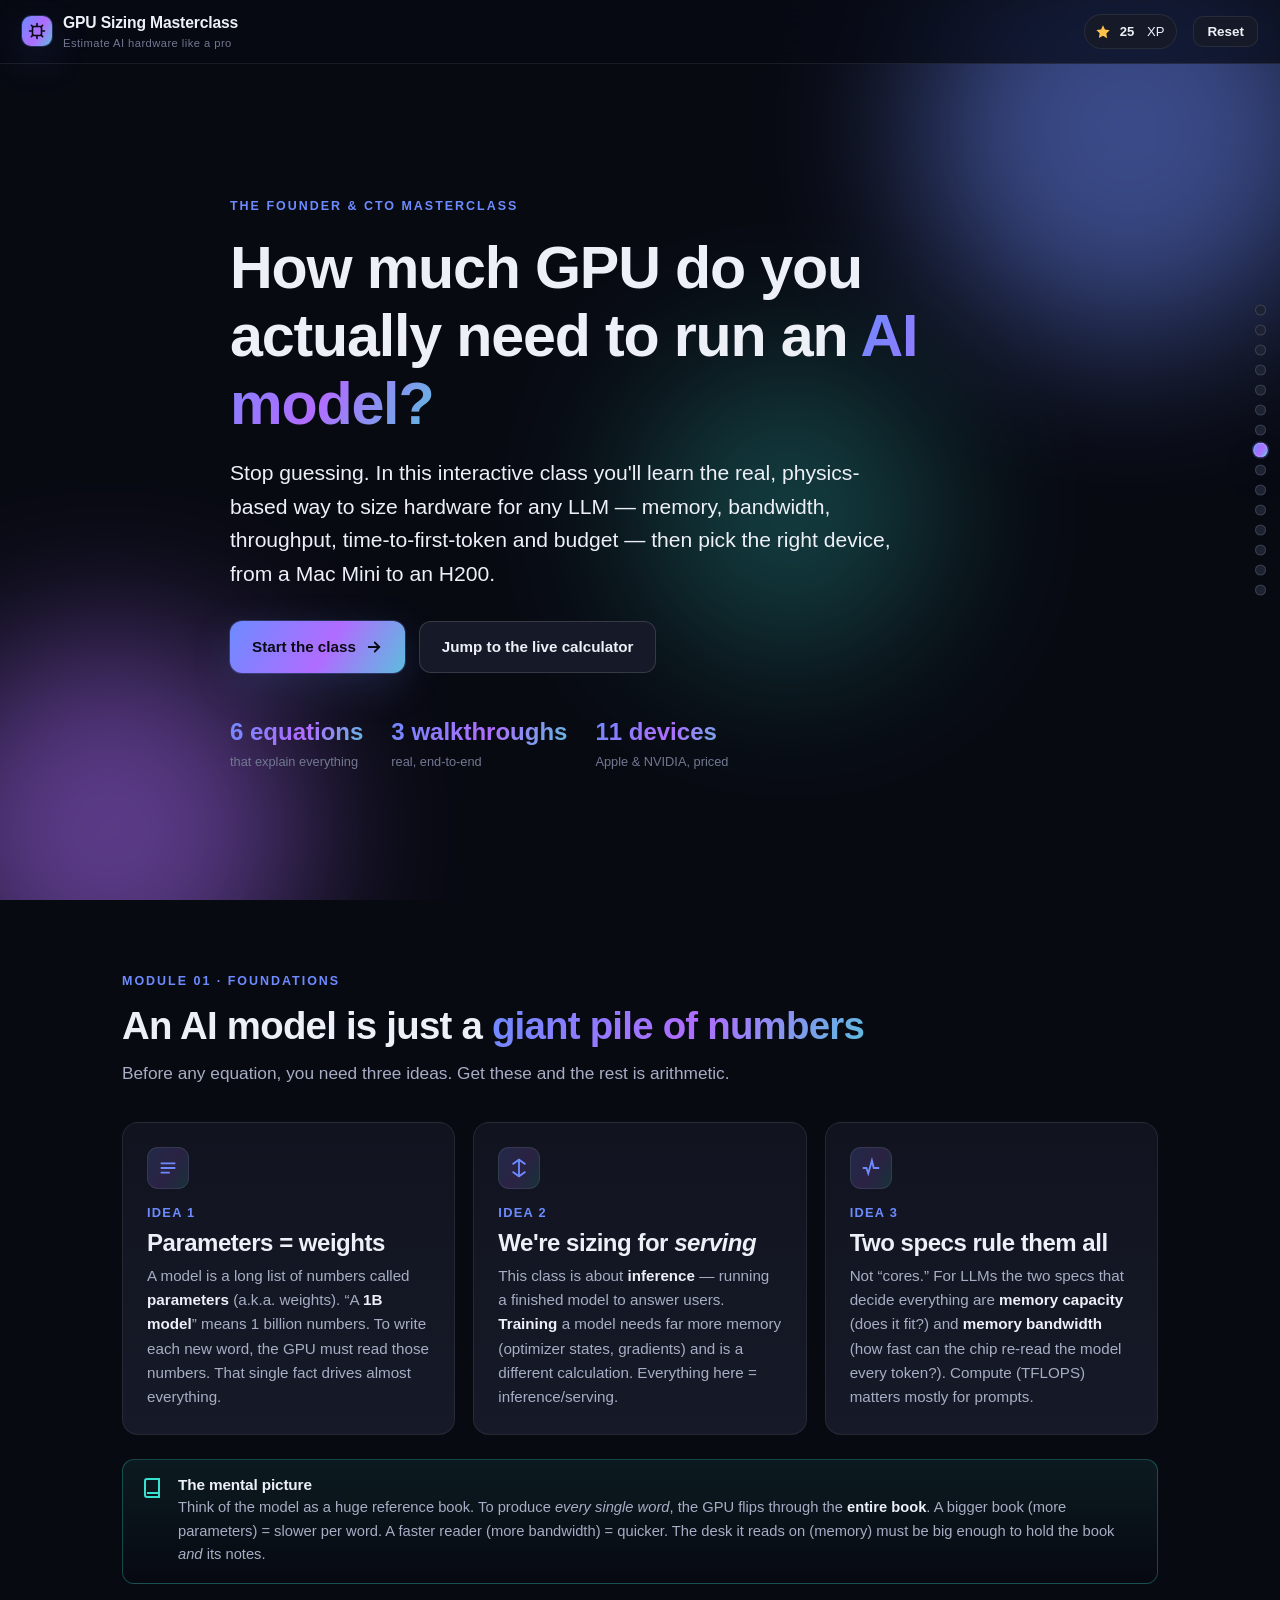
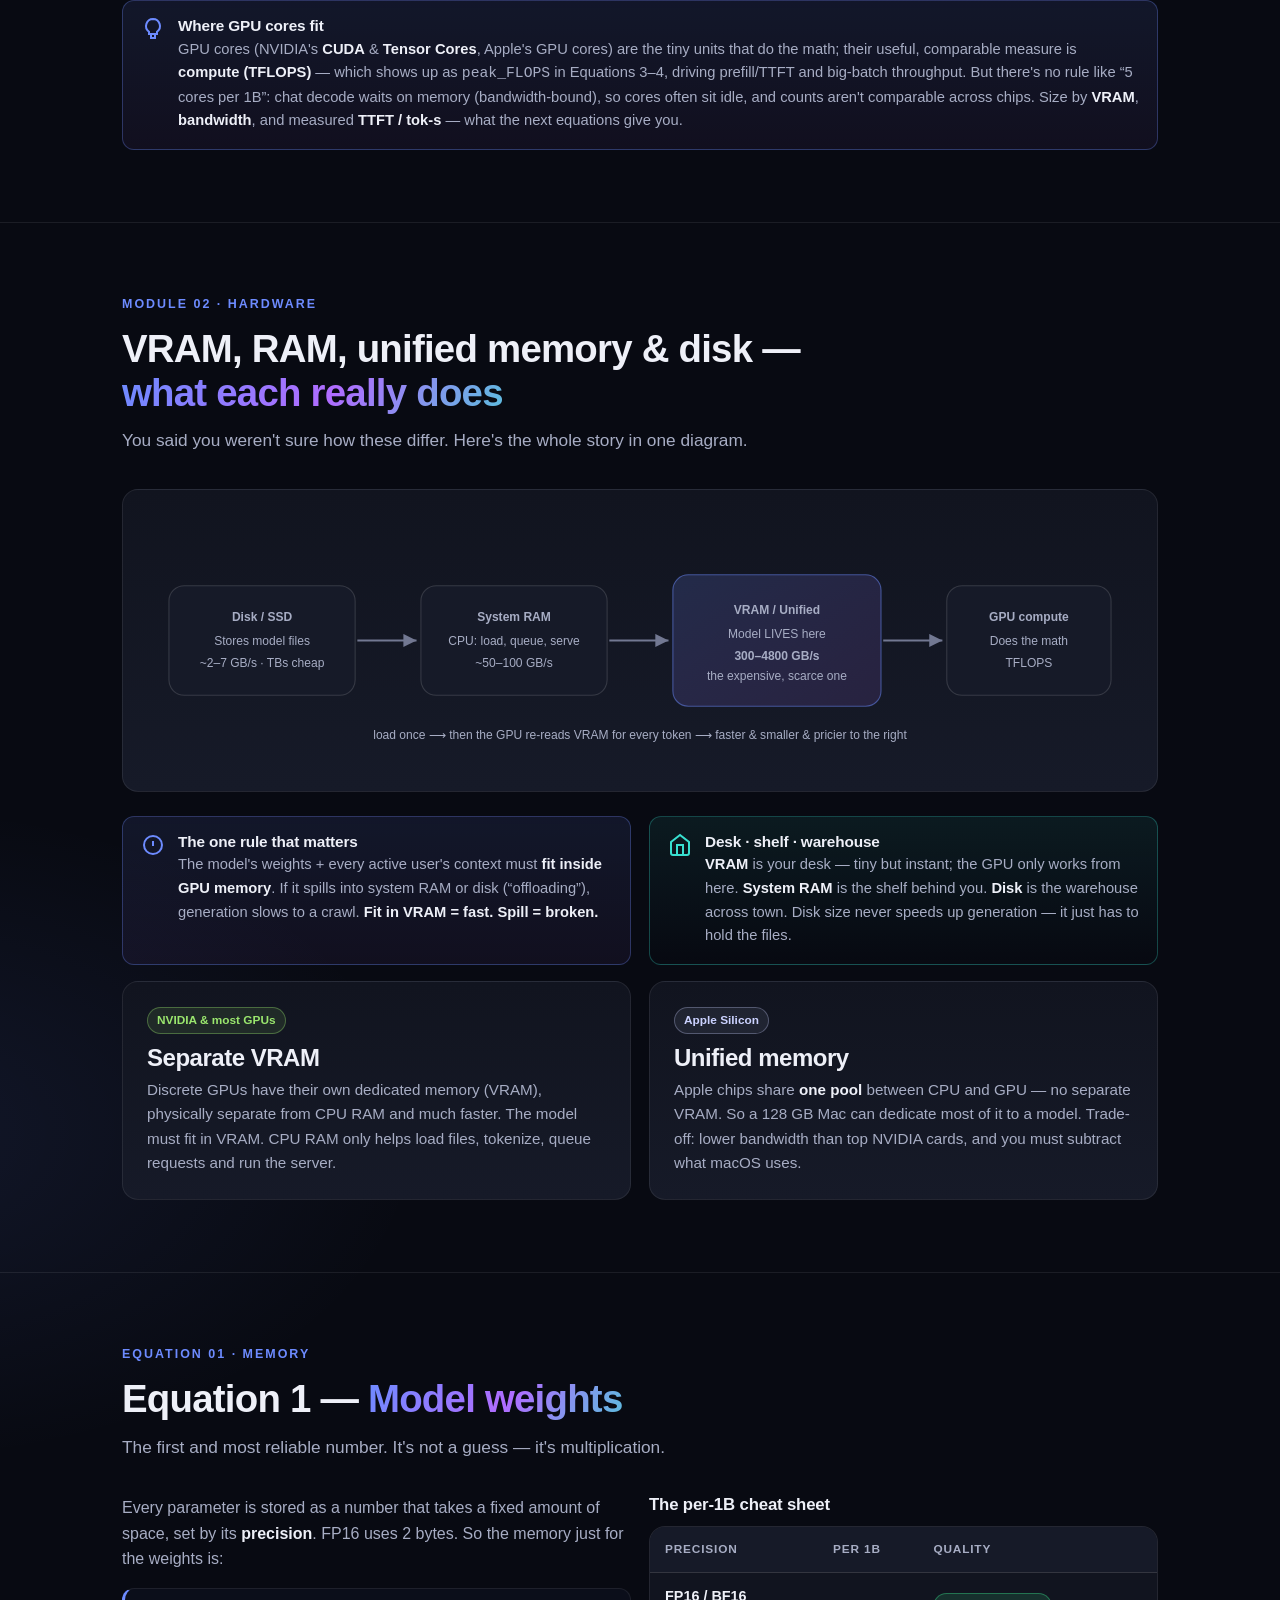
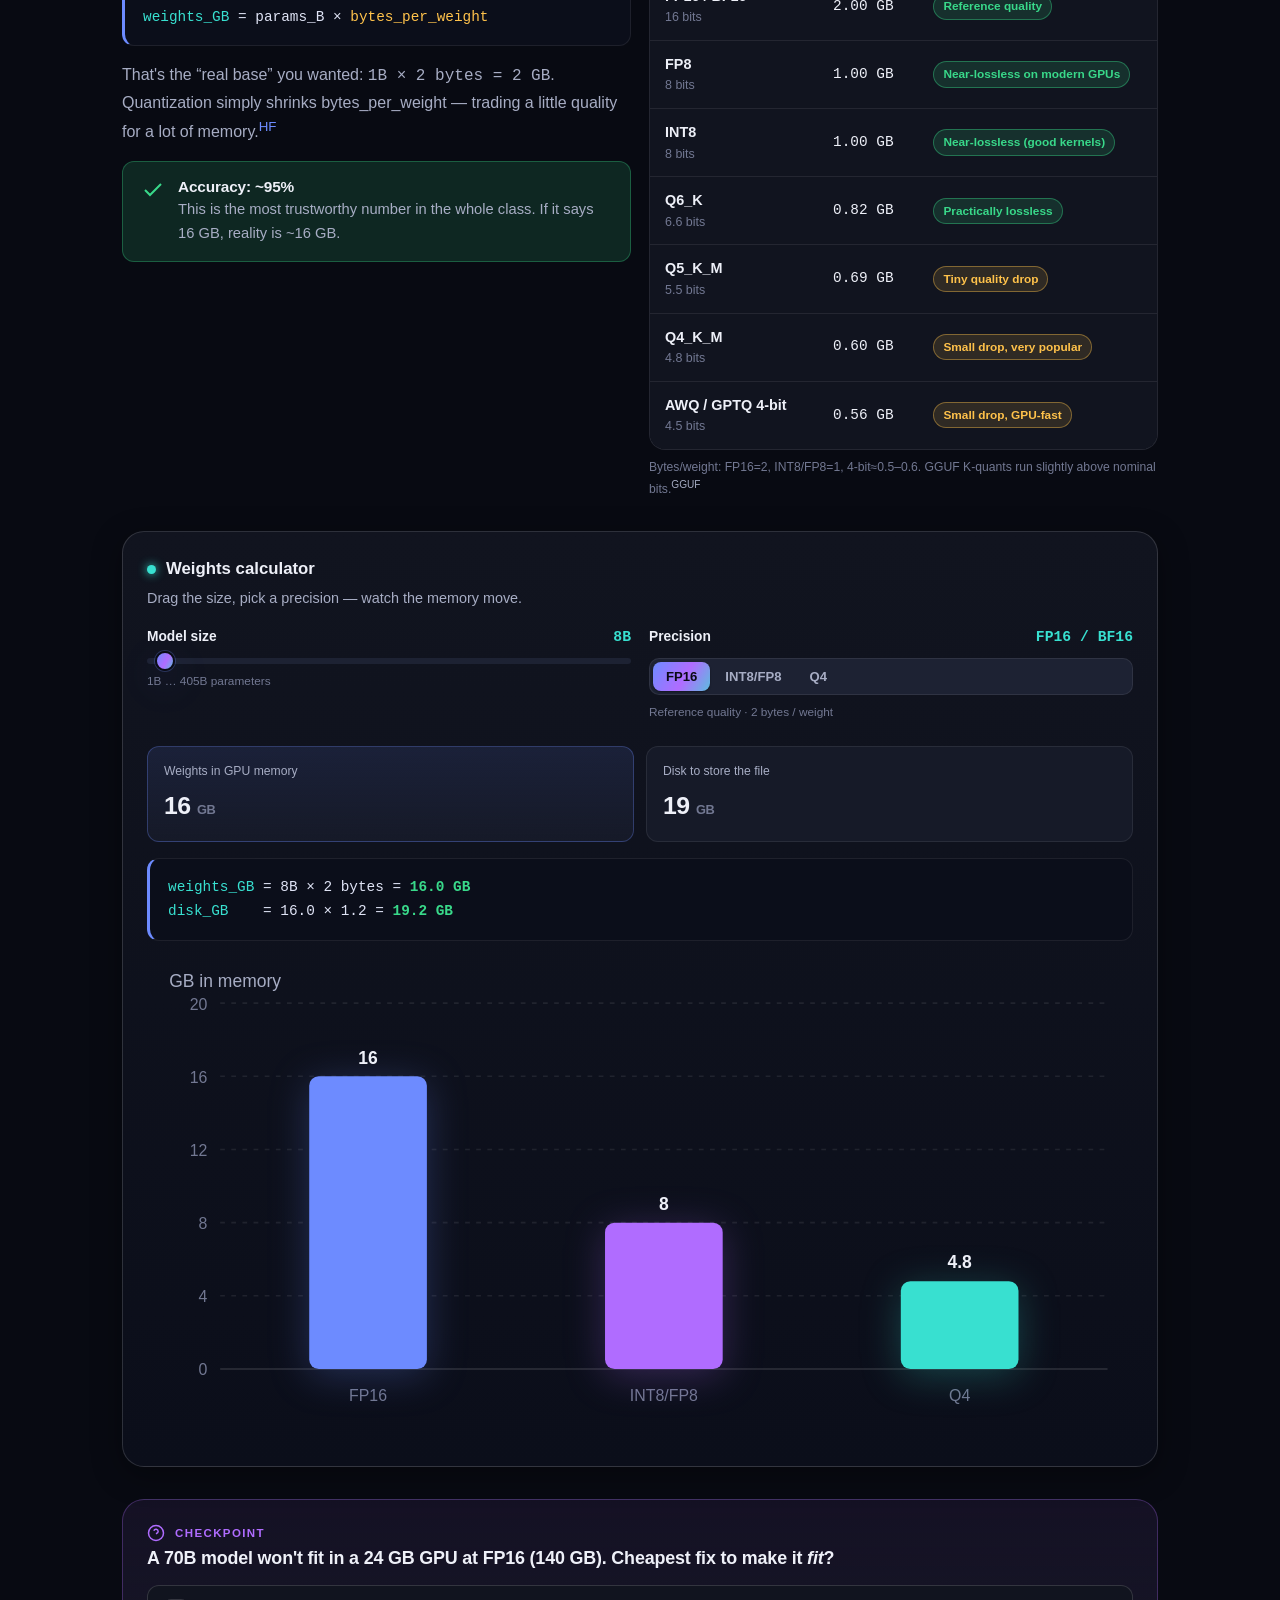
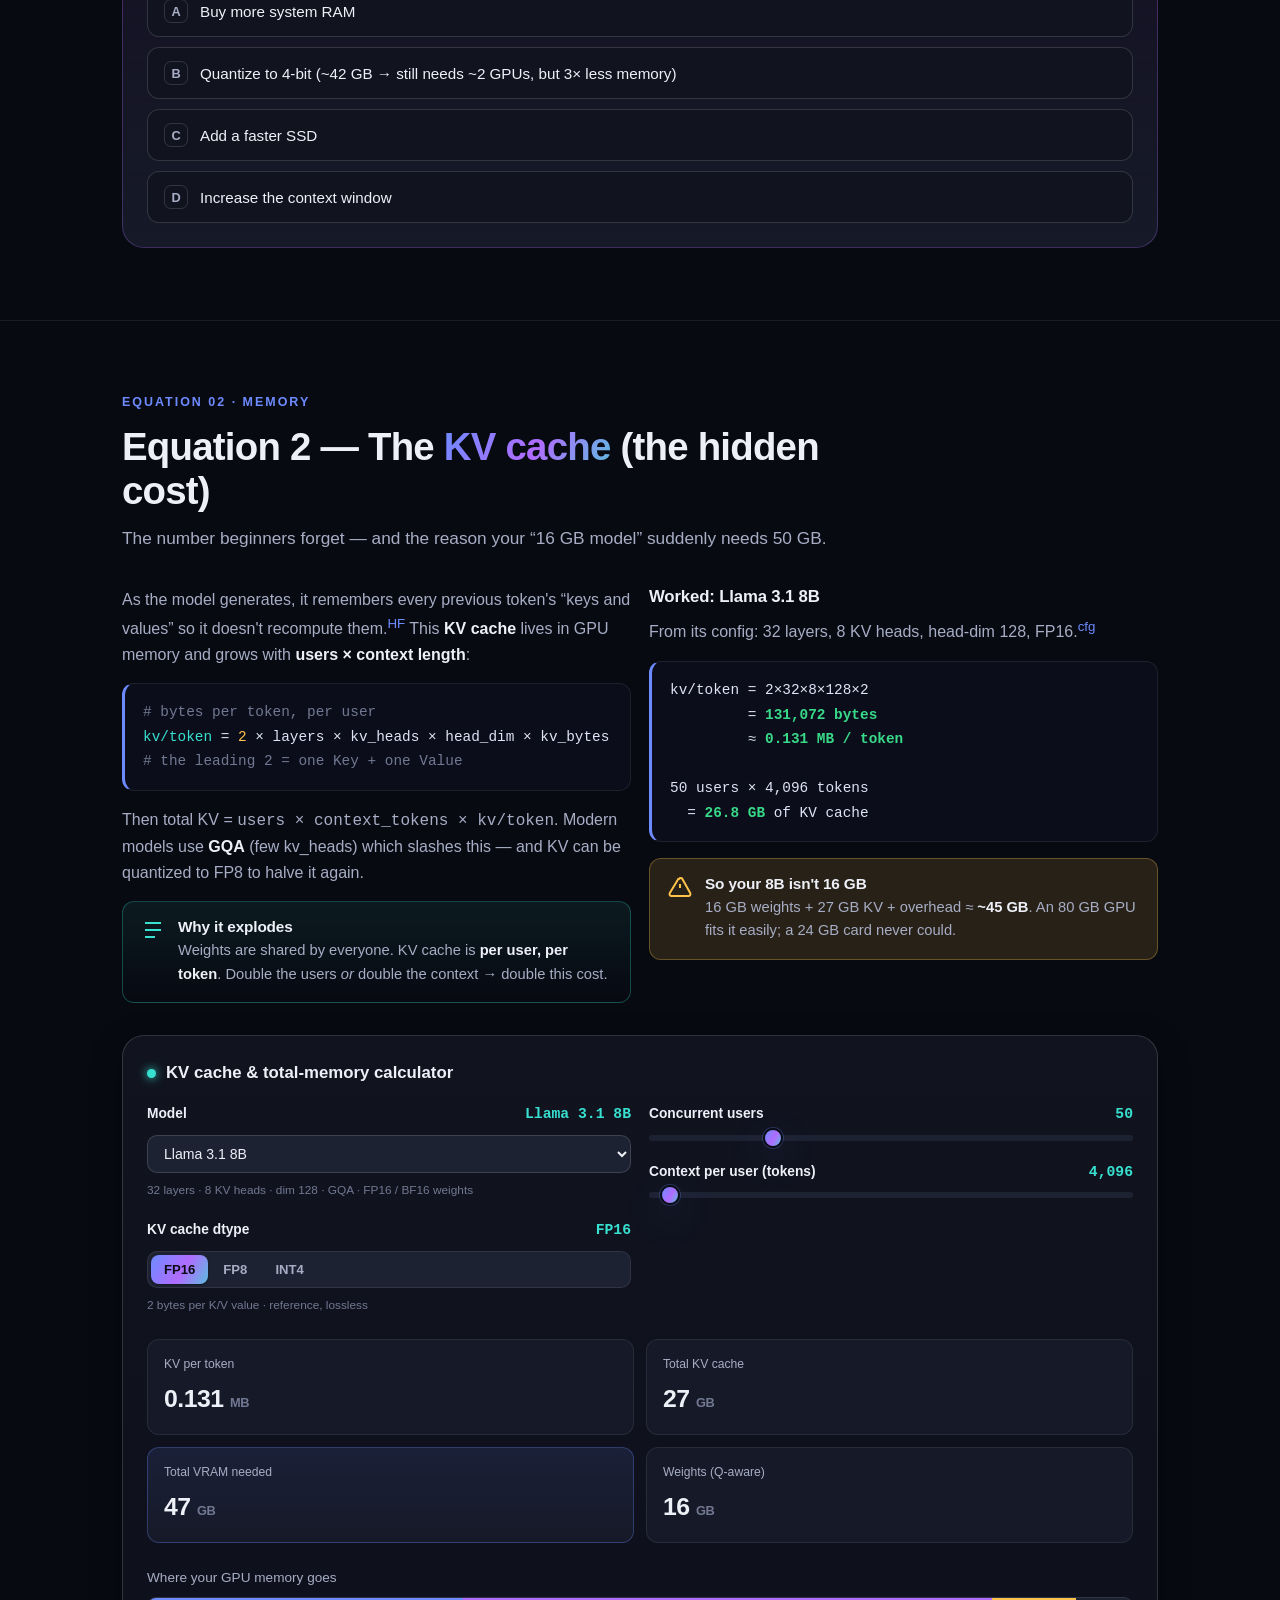
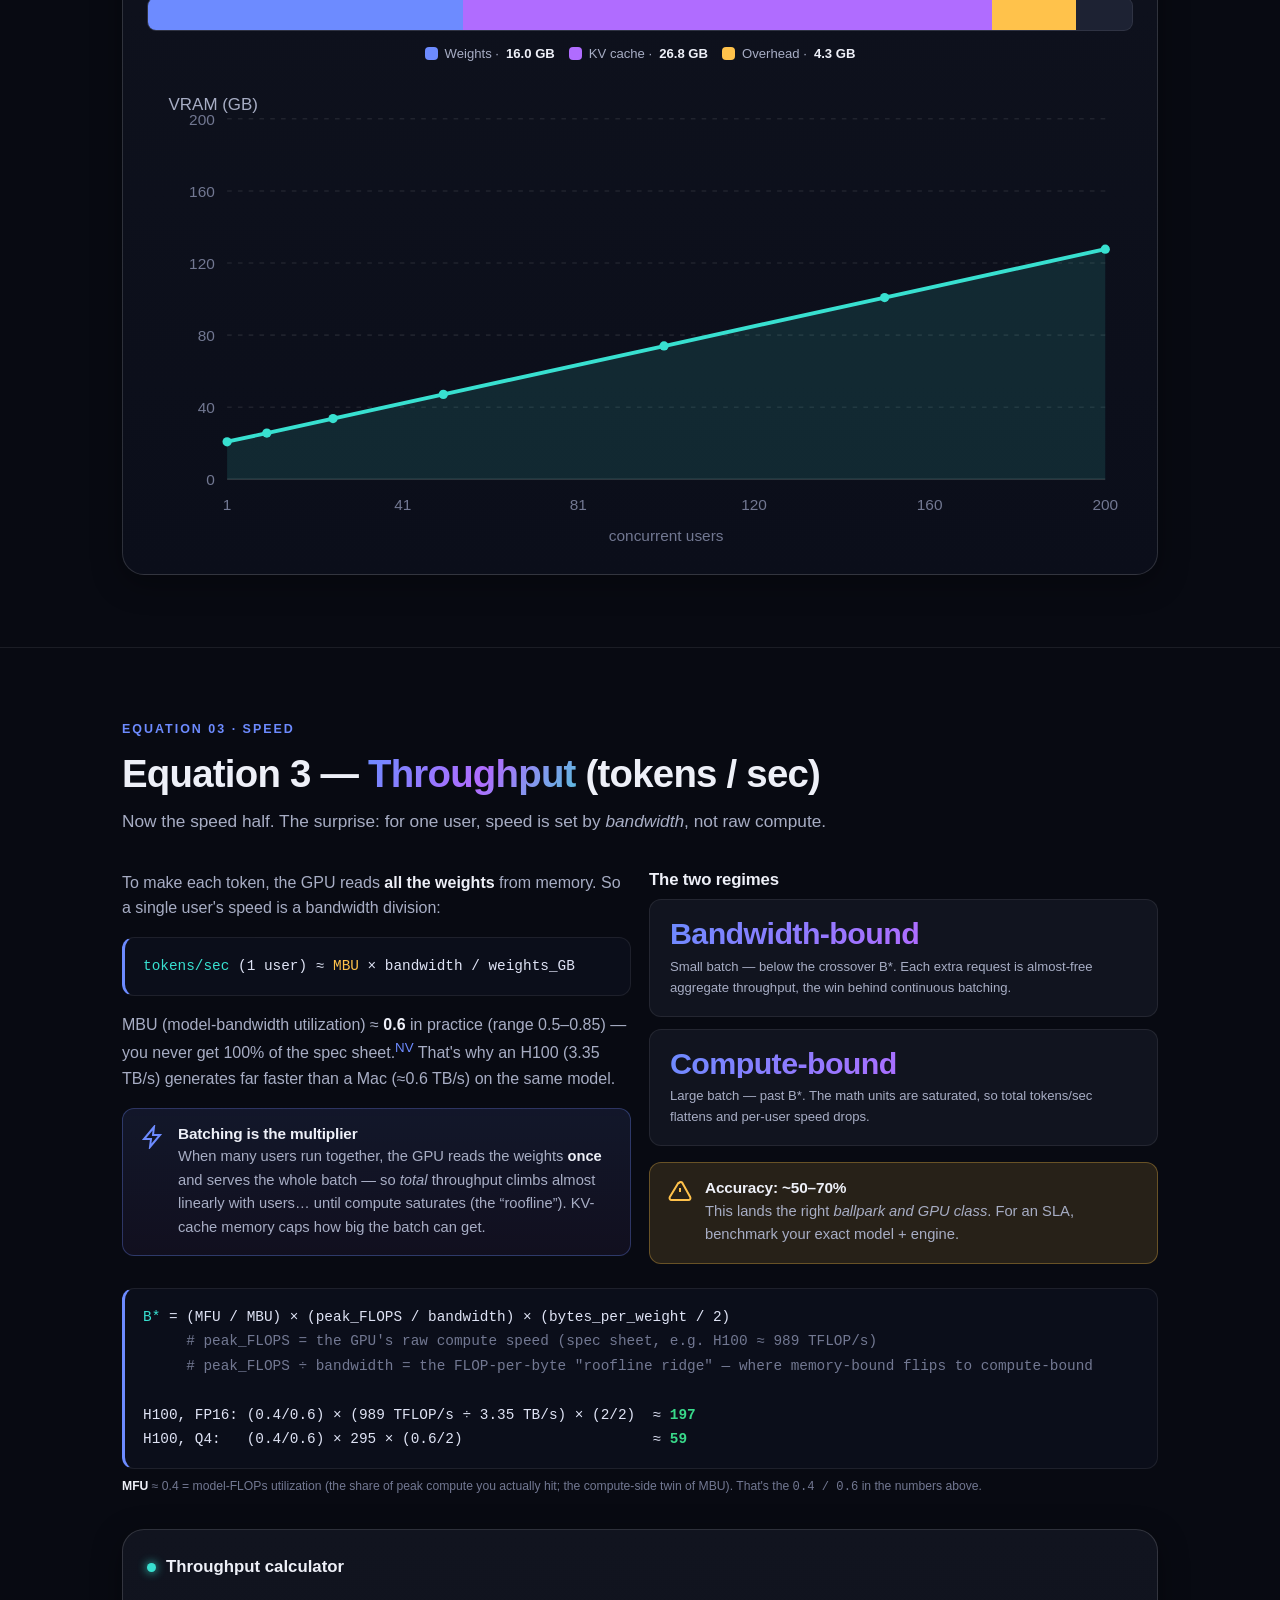
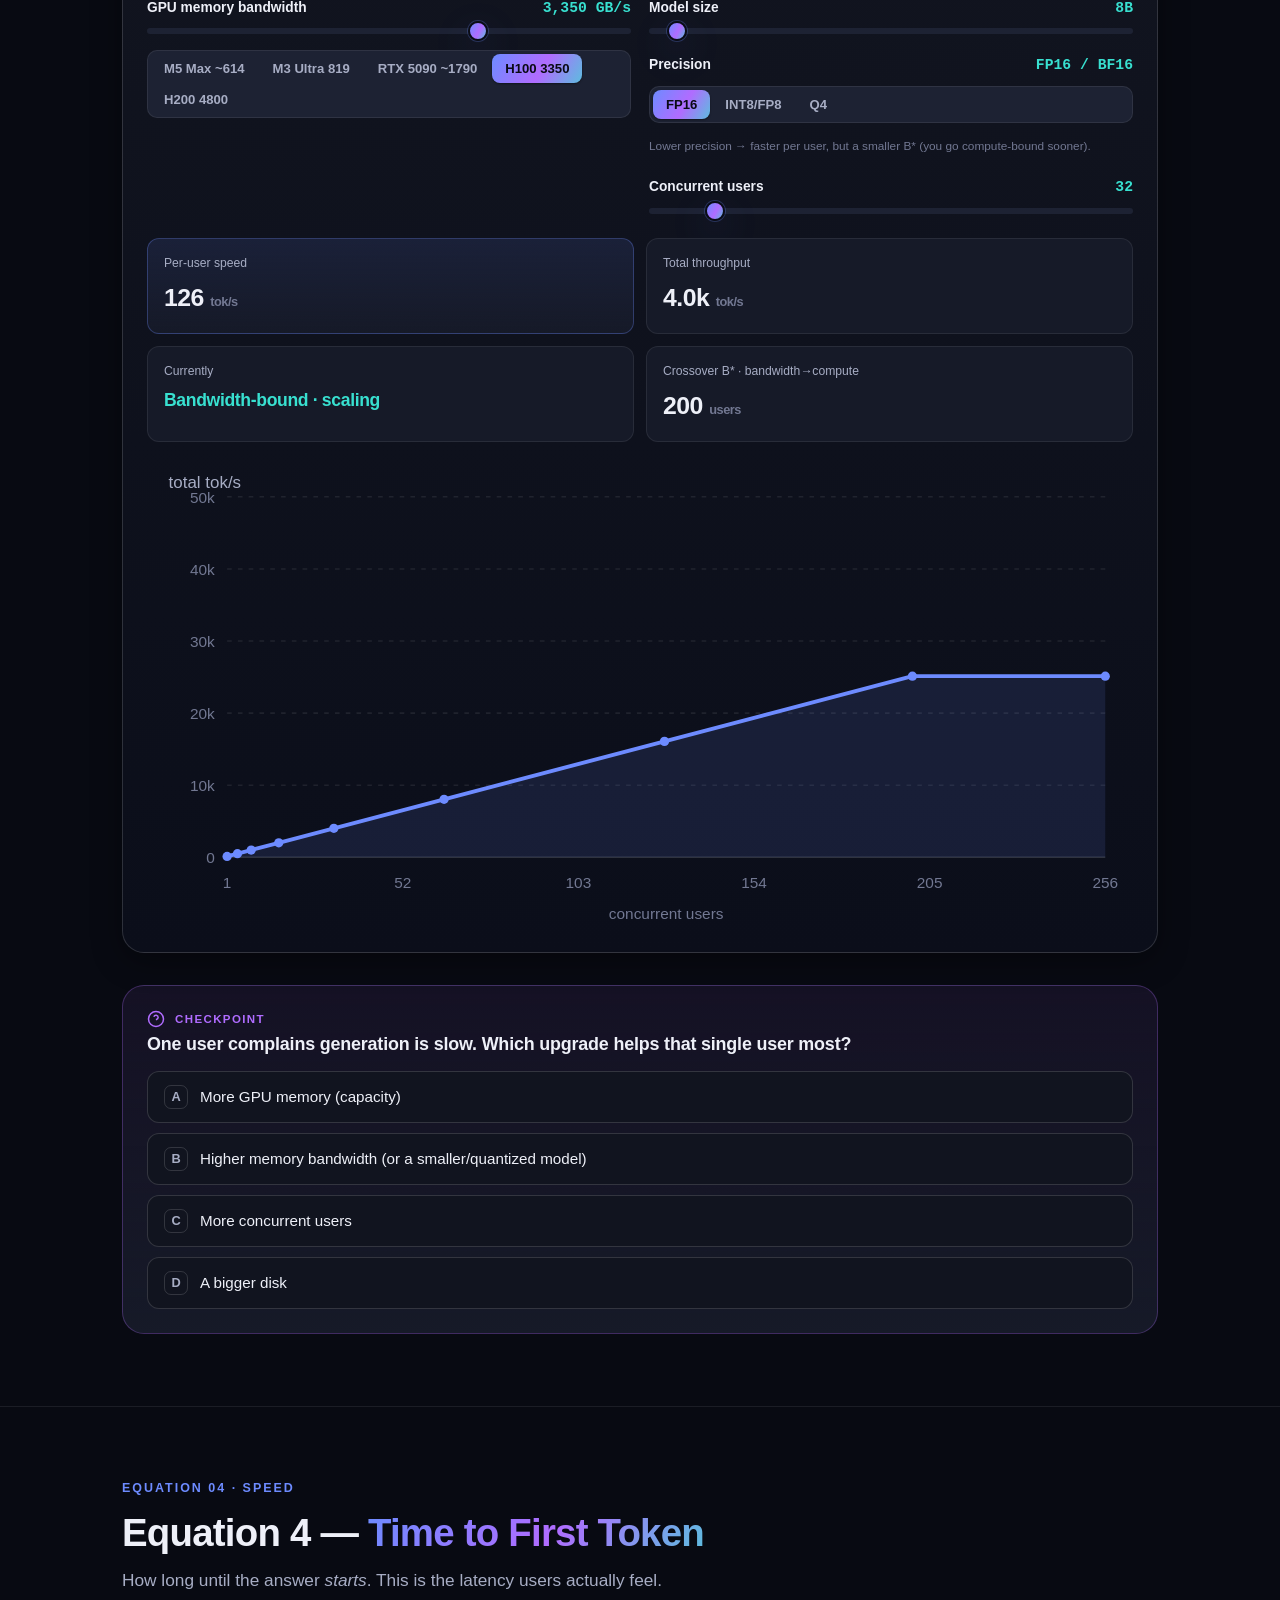
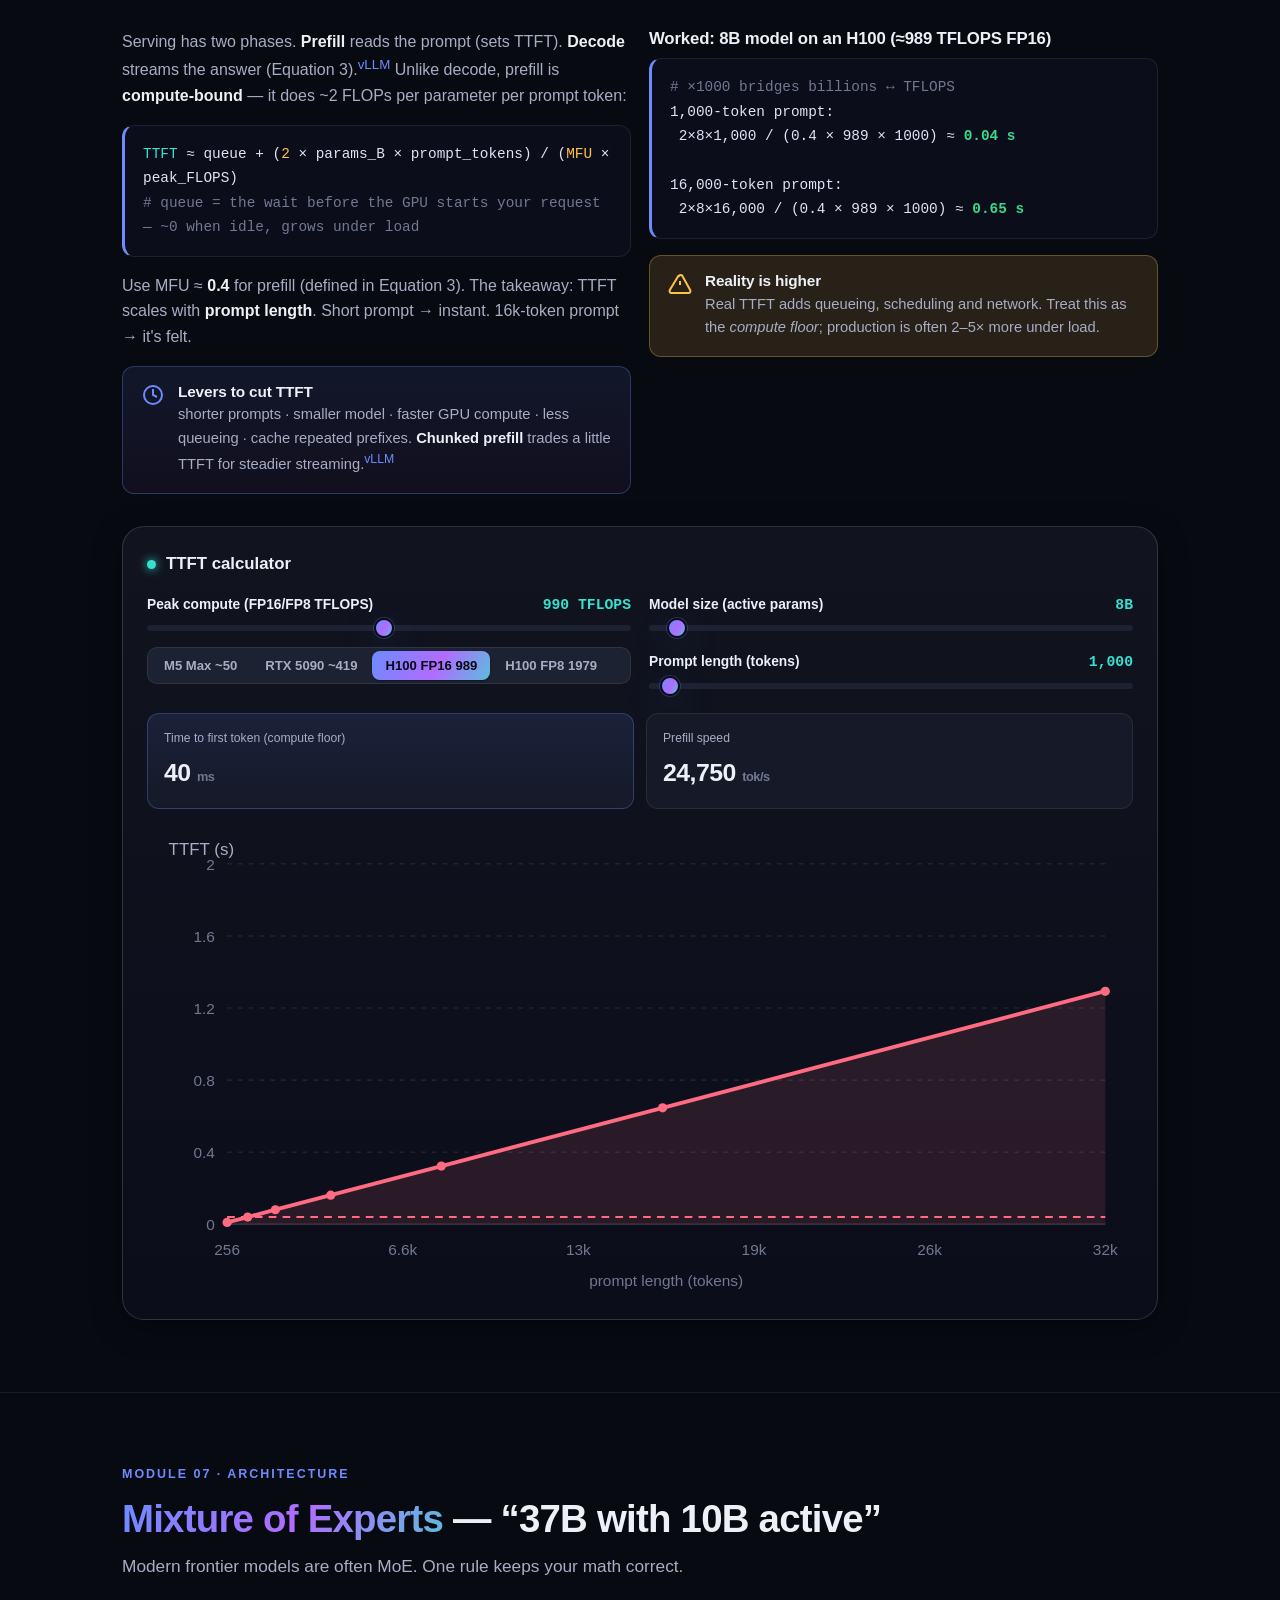
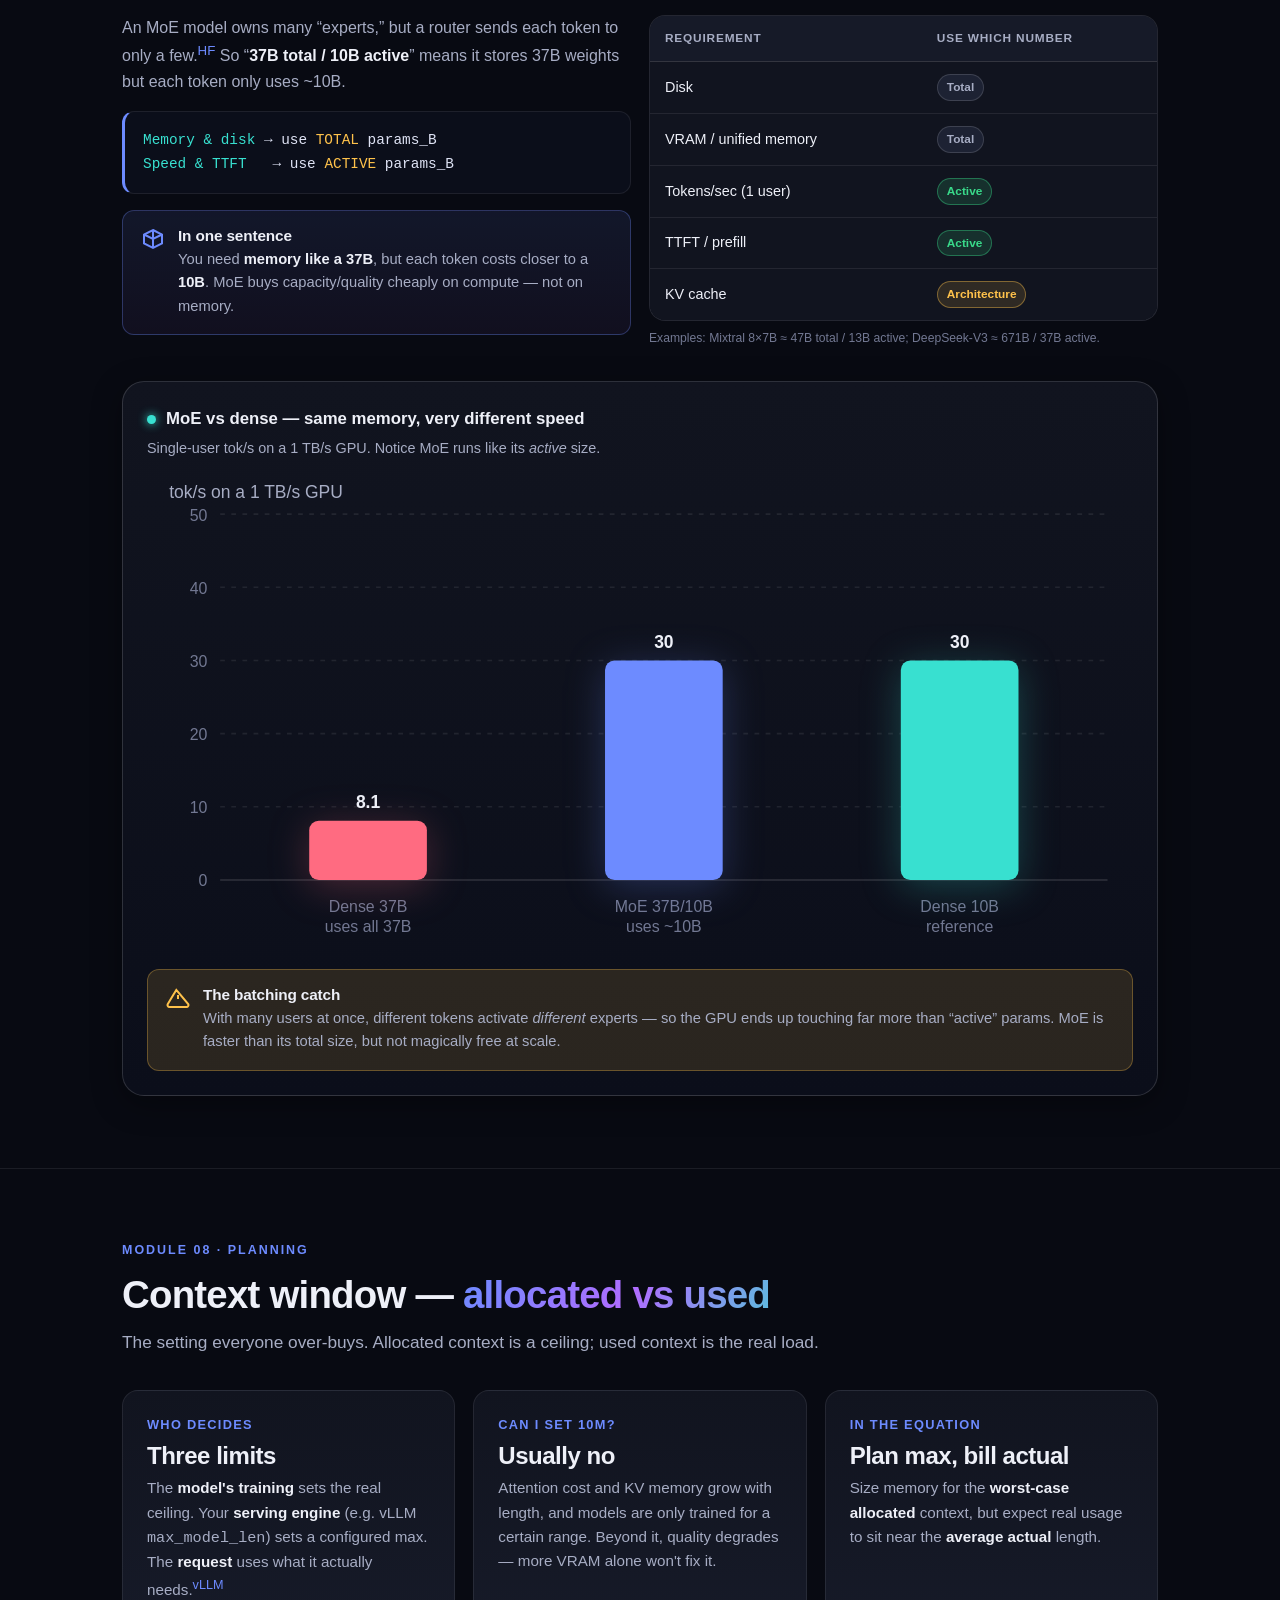
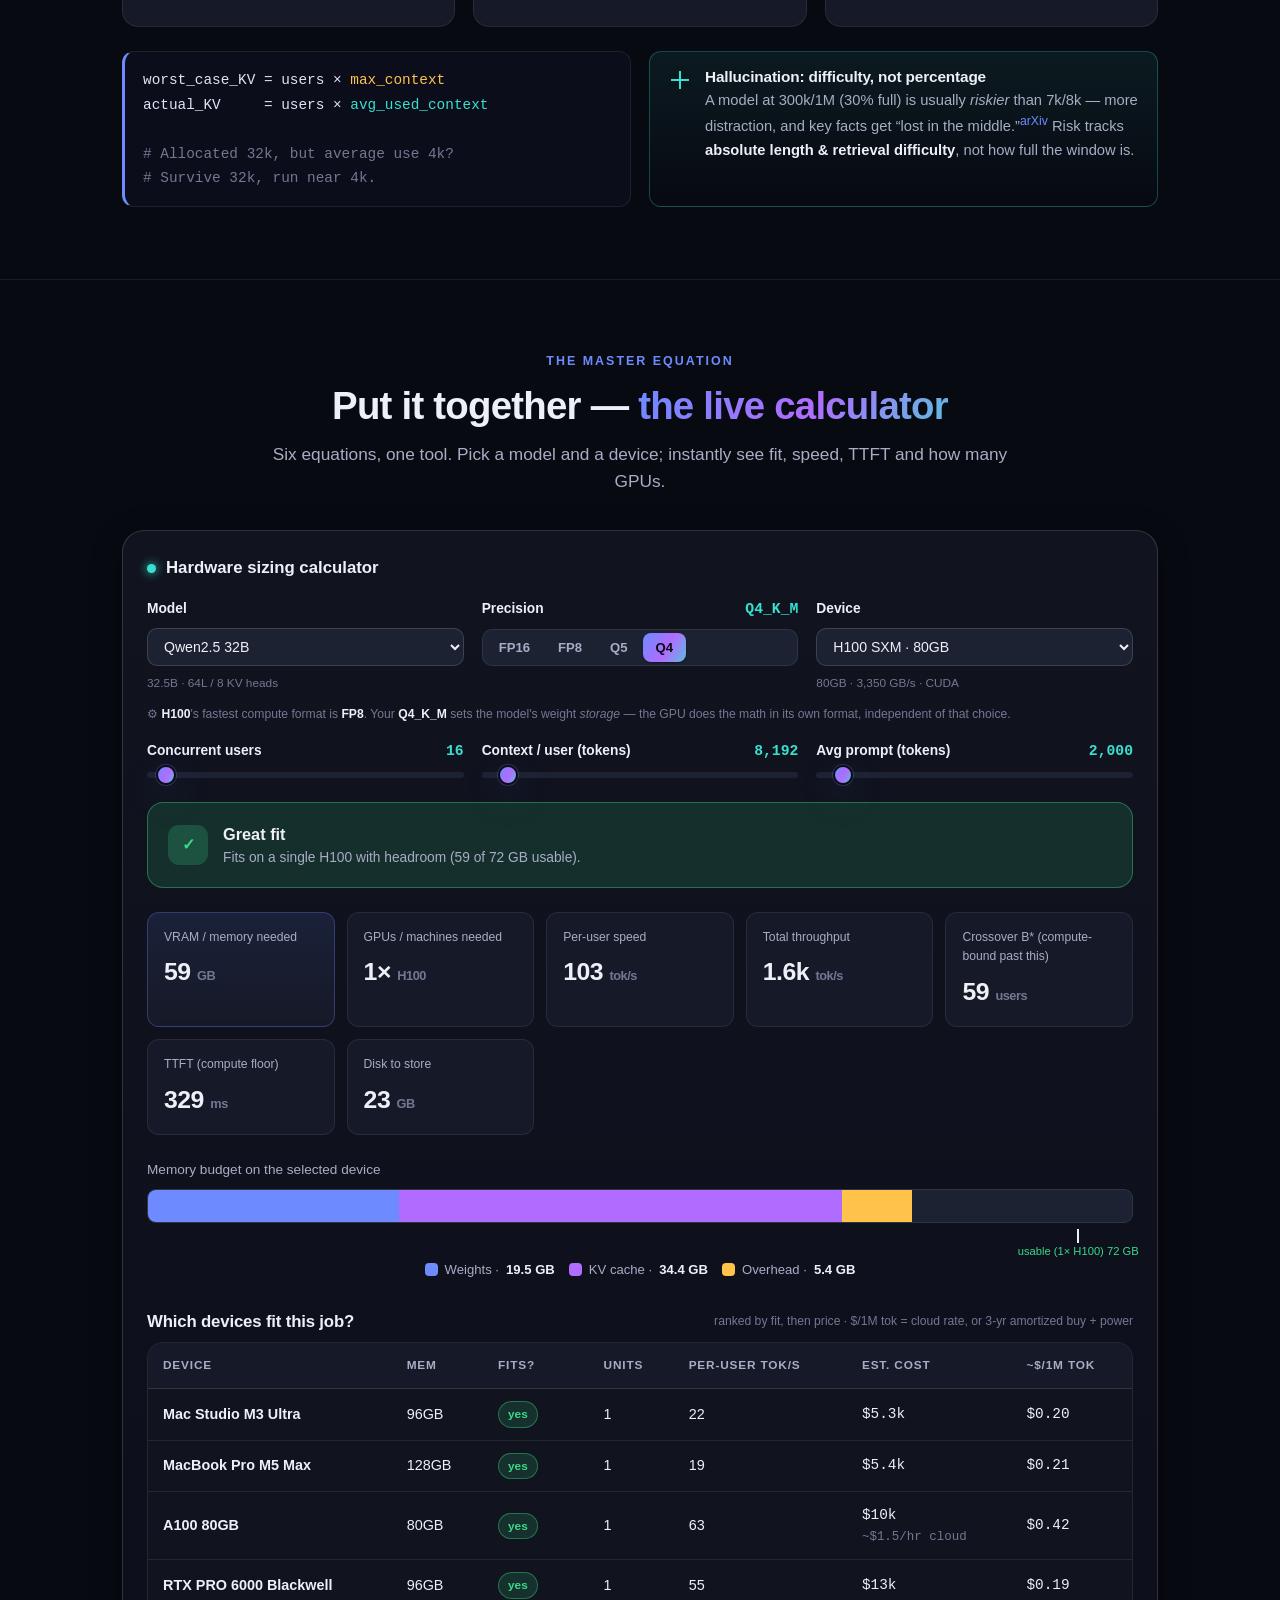
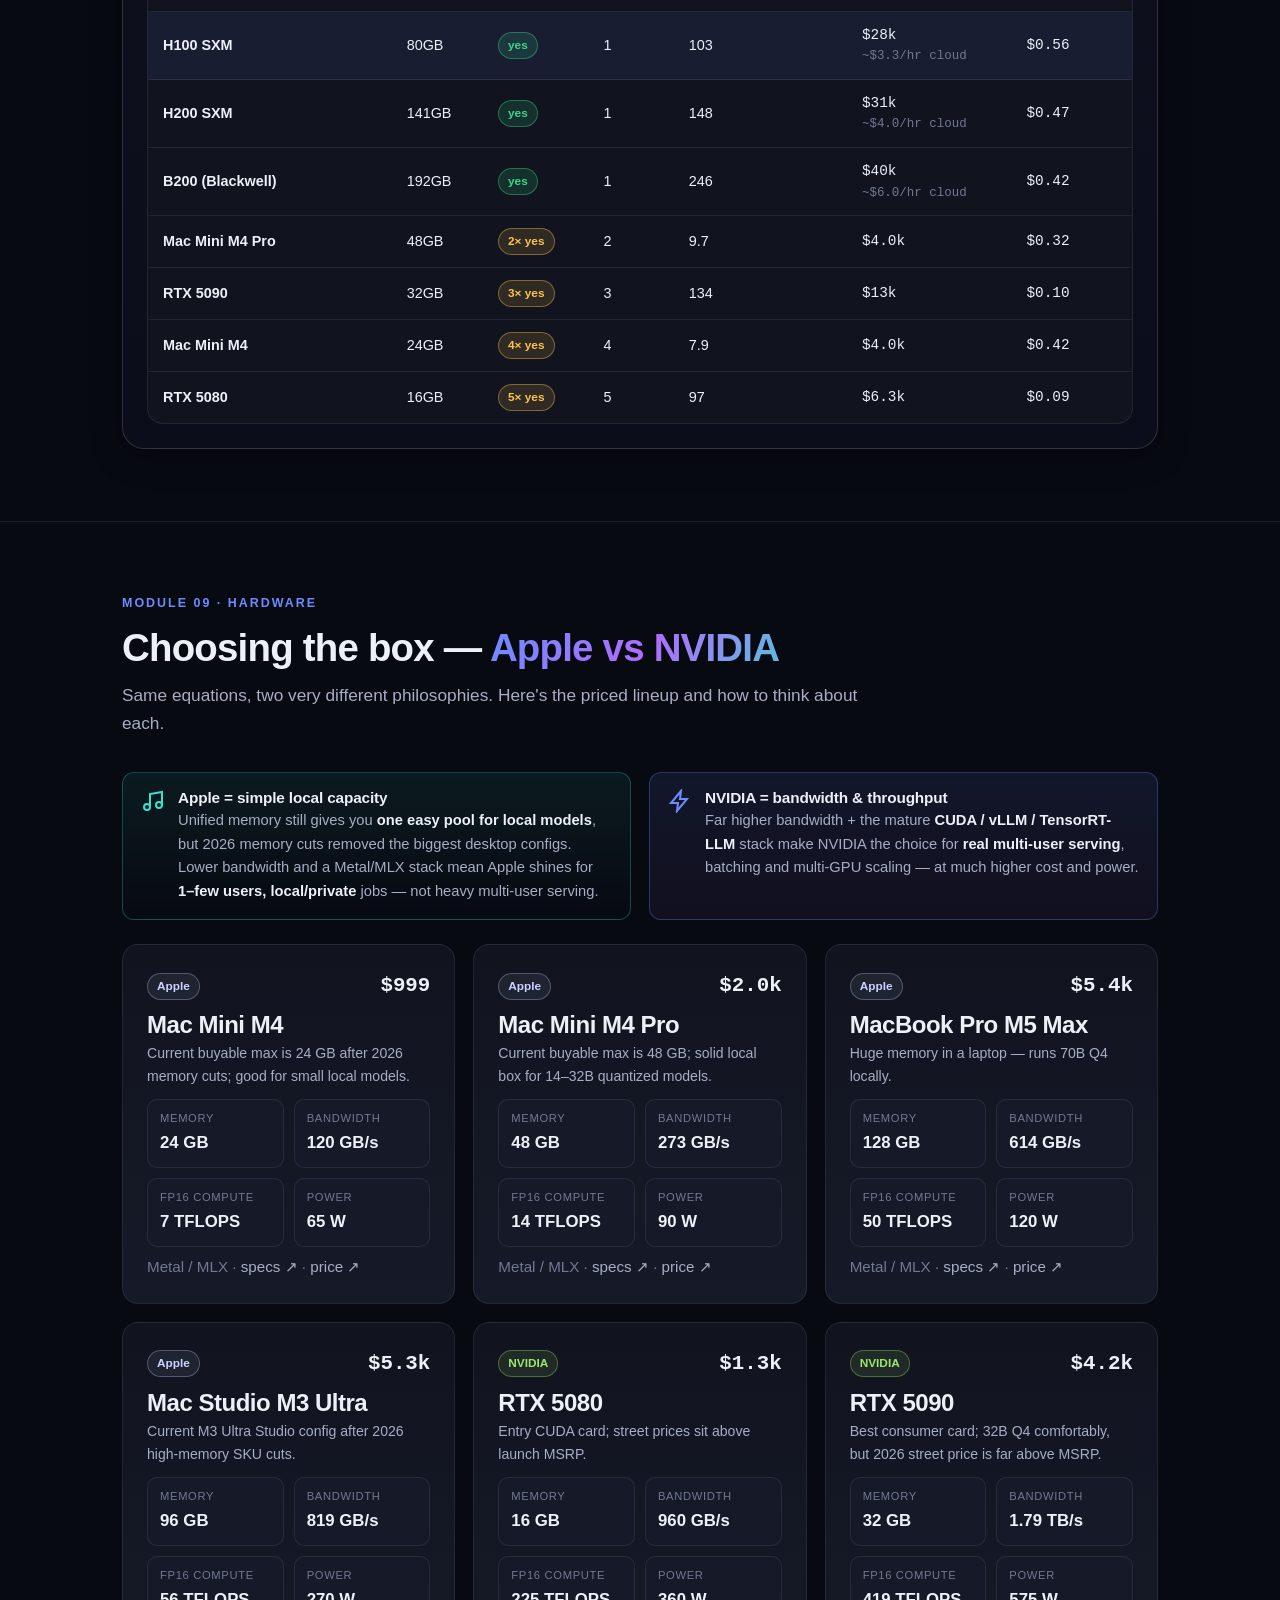
==== commit 77426ef1: "Add B* to live calculator, drop custom-input defaults, link context/prompt - Master calculator: add " ====
--- a/index.html
+++ b/index.html
@@ -386,7 +386,7 @@
         <div class="ro accent"><div class="k">Per-user speed</div><div class="v" id="tp-peruser">— <span class="u">tok/s</span></div></div>
         <div class="ro"><div class="k">Total throughput</div><div class="v" id="tp-agg">— <span class="u">tok/s</span></div></div>
         <div class="ro"><div class="k">Currently</div><div class="v" id="tp-bound" style="font-size:1.1rem">—</div></div>
-        <div class="ro"><div class="k">Crossover B* ≈</div><div class="v" id="tp-knee">—</div></div>
+        <div class="ro"><div class="k">Crossover B* · bandwidth→compute</div><div class="v" id="tp-bstar">— <span class="u">users</span></div></div>
       </div>
       <div id="tp-fit" class="mt16" style="font-size:.86rem;line-height:1.5"></div>
       <div class="chart mt24" id="tp-chart"></div>
@@ -569,22 +569,22 @@
       <div id="mc-cm-panel" class="card" style="display:none;padding:14px 16px;margin-top:12px">
         <div class="src" style="margin-bottom:10px"><b>Custom model</b> — enter the architecture; memory &amp; speed come from these numbers</div>
         <div style="display:grid;grid-template-columns:repeat(auto-fit,minmax(118px,1fr));gap:10px">
-          <div class="field"><label>Total params (B)</label><input type="number" id="cm-total" value="30" min="0.1" step="0.1"></div>
+          <div class="field"><label>Total params (B)</label><input type="number" id="cm-total" placeholder="30" min="0.1" step="0.1"></div>
           <div class="field"><label>Active params (B)</label><input type="number" id="cm-active" placeholder="blank = dense" min="0.1" step="0.1"></div>
-          <div class="field"><label>Layers</label><input type="number" id="cm-layers" value="48" min="1" step="1"></div>
-          <div class="field"><label>KV heads</label><input type="number" id="cm-kvheads" value="8" min="1" step="1"></div>
-          <div class="field"><label>Head dim</label><input type="number" id="cm-headdim" value="128" min="1" step="1"></div>
-          <div class="field"><label>KV bytes (2=FP16, 1=FP8)</label><input type="number" id="cm-kvbytes" value="2" min="0.5" step="0.5"></div>
+          <div class="field"><label>Layers</label><input type="number" id="cm-layers" placeholder="48" min="1" step="1"></div>
+          <div class="field"><label>KV heads</label><input type="number" id="cm-kvheads" placeholder="8" min="1" step="1"></div>
+          <div class="field"><label>Head dim</label><input type="number" id="cm-headdim" placeholder="128" min="1" step="1"></div>
+          <div class="field"><label>KV bytes (2=FP16, 1=FP8)</label><input type="number" id="cm-kvbytes" placeholder="2" min="0.5" step="0.5"></div>
         </div>
       </div>
 
       <div id="mc-cd-panel" class="card" style="display:none;padding:14px 16px;margin-top:12px">
         <div class="src" style="margin-bottom:10px"><b>Custom device</b> — enter the specs</div>
         <div style="display:grid;grid-template-columns:repeat(auto-fit,minmax(118px,1fr));gap:10px">
-          <div class="field"><label>Memory (GB)</label><input type="number" id="cd-mem" value="48" min="1" step="1"></div>
-          <div class="field"><label>Bandwidth (GB/s)</label><input type="number" id="cd-bw" value="1000" min="10" step="10"></div>
-          <div class="field"><label>FP16 TFLOPS</label><input type="number" id="cd-fp16" value="300" min="1" step="1"></div>
-          <div class="field"><label>FP8 TFLOPS (0=none)</label><input type="number" id="cd-fp8" value="0" min="0" step="1"></div>
+          <div class="field"><label>Memory (GB)</label><input type="number" id="cd-mem" placeholder="48" min="1" step="1"></div>
+          <div class="field"><label>Bandwidth (GB/s)</label><input type="number" id="cd-bw" placeholder="1000" min="10" step="10"></div>
+          <div class="field"><label>FP16 TFLOPS</label><input type="number" id="cd-fp16" placeholder="300" min="1" step="1"></div>
+          <div class="field"><label>FP8 TFLOPS (0=none)</label><input type="number" id="cd-fp8" placeholder="0" min="0" step="1"></div>
           <div class="field"><label>Type</label><select id="cd-kind"><option value="nvidia">NVIDIA (CUDA)</option><option value="apple">Apple (unified)</option></select></div>
         </div>
       </div>
@@ -607,6 +607,7 @@
         <div class="ro"><div class="k">GPUs / machines needed</div><div class="v" id="mc-ndev">—</div></div>
         <div class="ro"><div class="k">Per-user speed</div><div class="v" id="mc-peruser">—</div></div>
         <div class="ro"><div class="k">Total throughput</div><div class="v" id="mc-agg">—</div></div>
+        <div class="ro"><div class="k">Crossover B* (compute-bound past this)</div><div class="v" id="mc-bstar">—</div></div>
         <div class="ro"><div class="k">TTFT (compute floor)</div><div class="v" id="mc-ttft-out">—</div></div>
         <div class="ro"><div class="k">Disk to store</div><div class="v" id="mc-disk">—</div></div>
       </div>
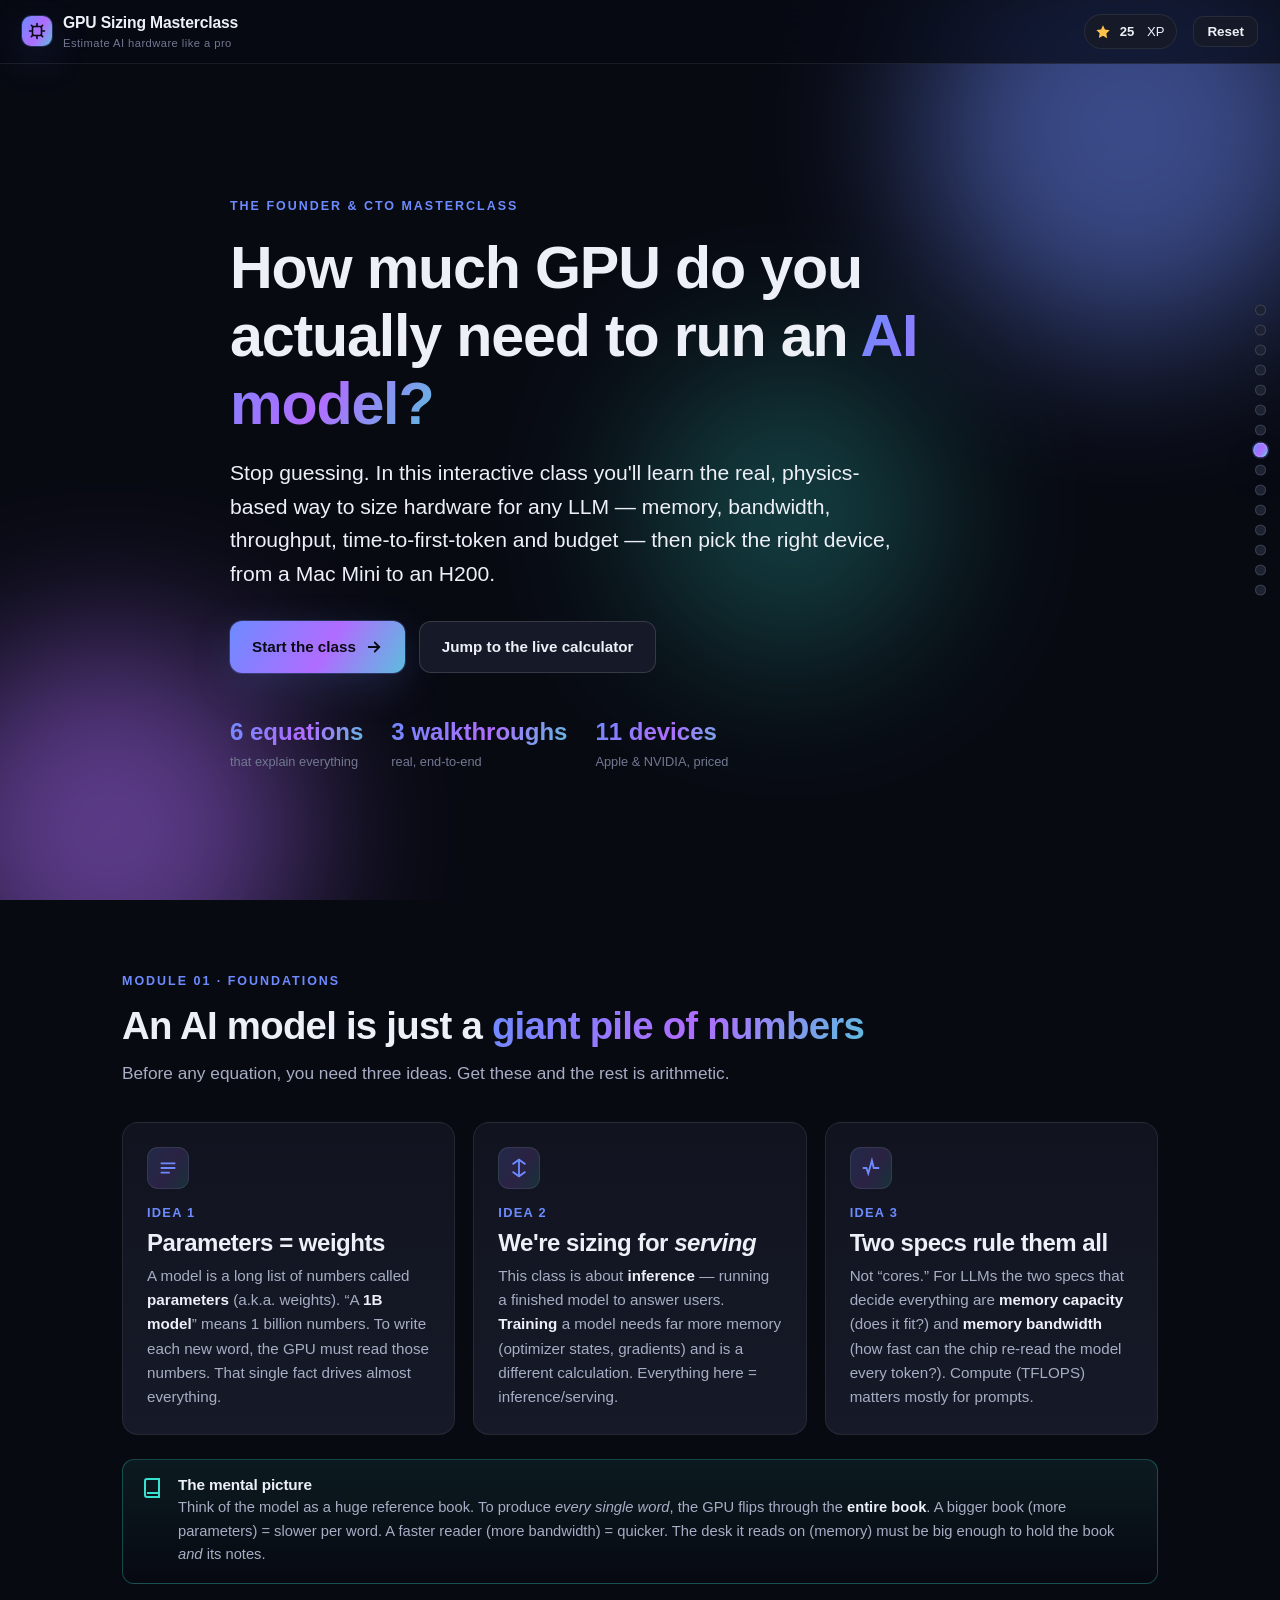
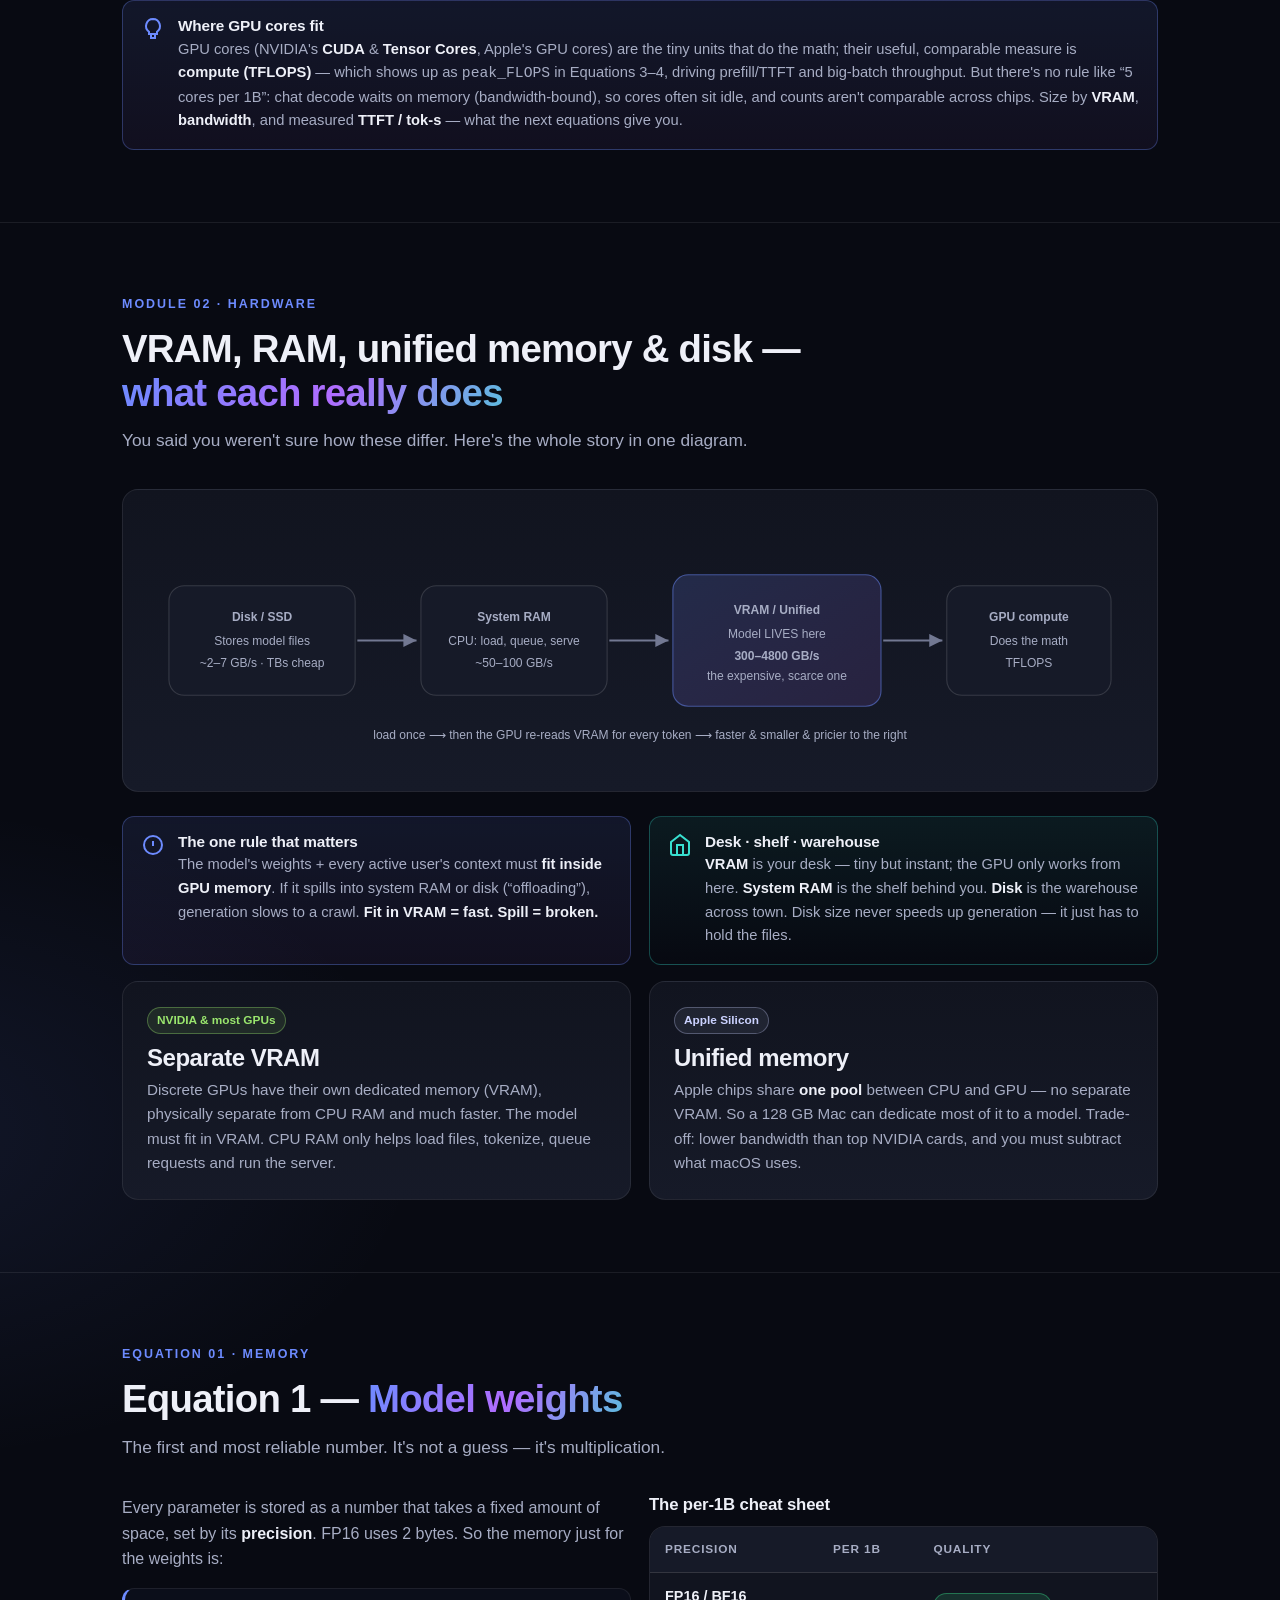
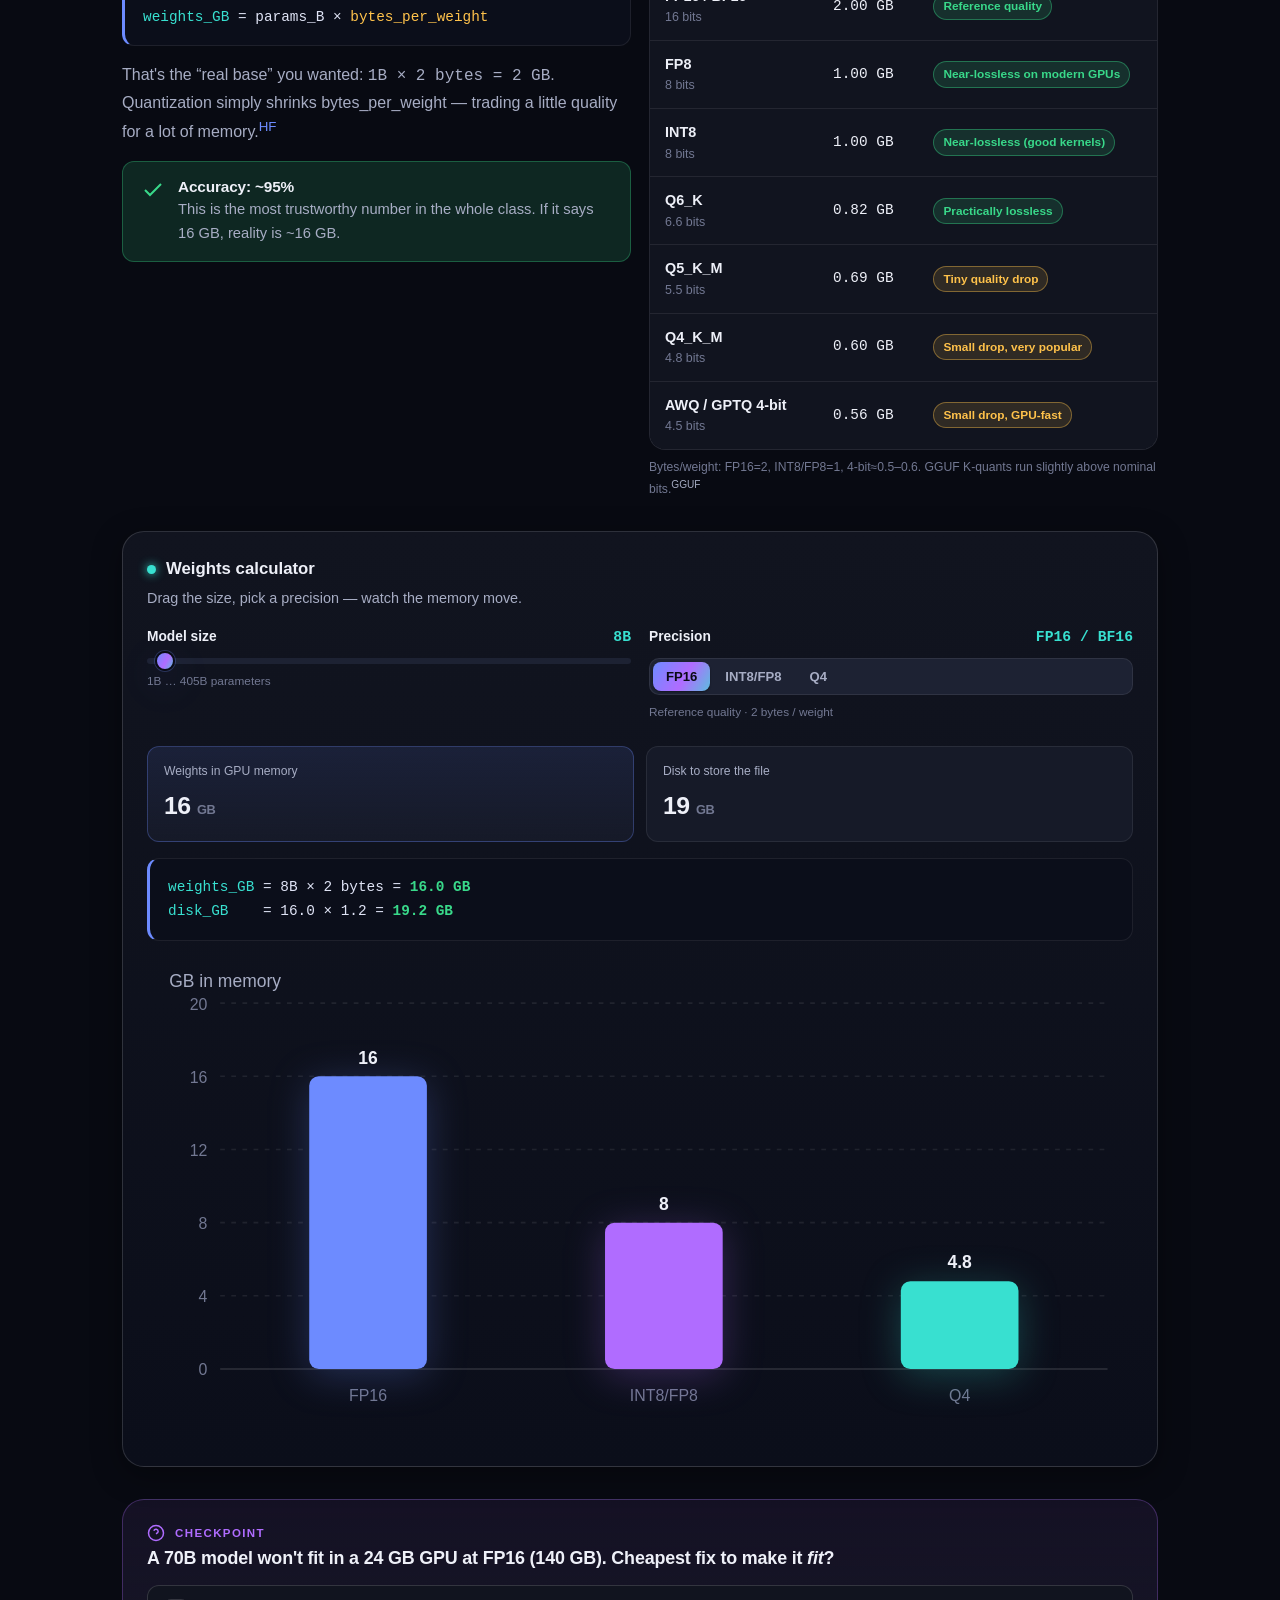
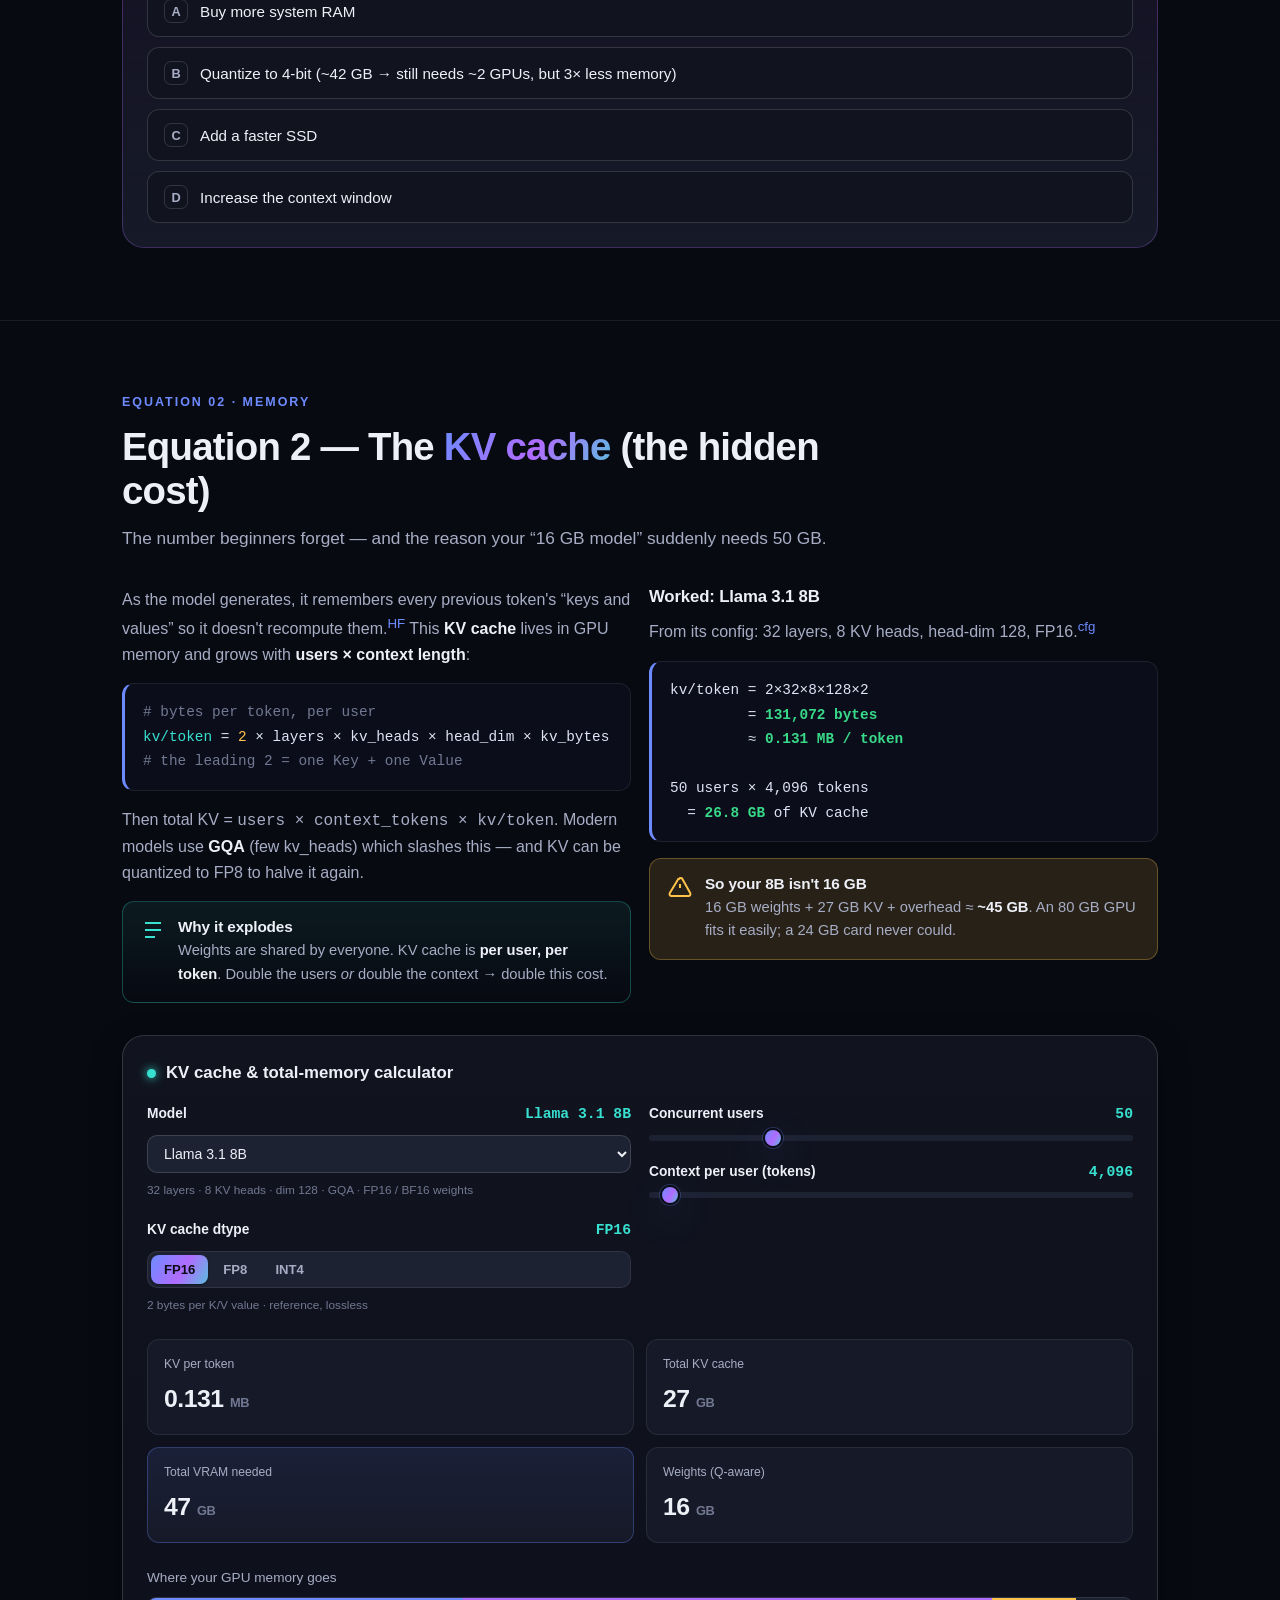
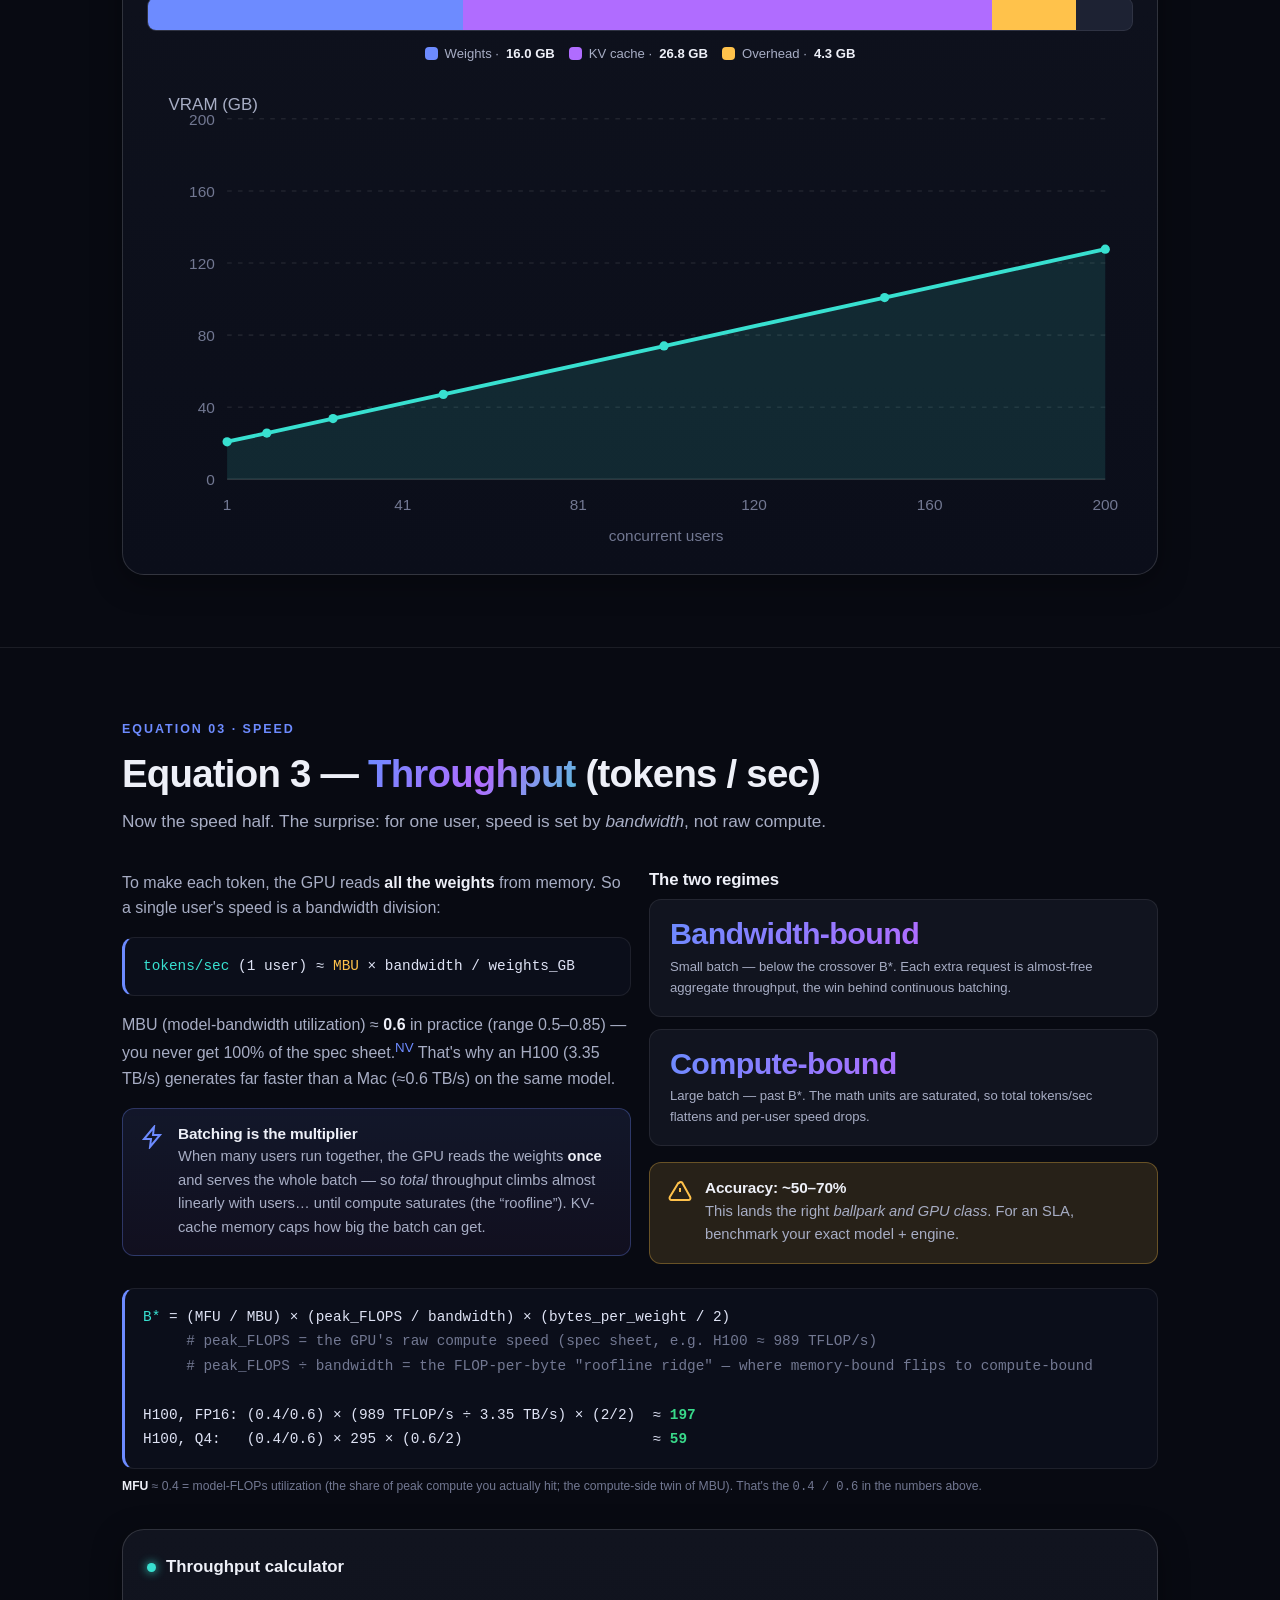
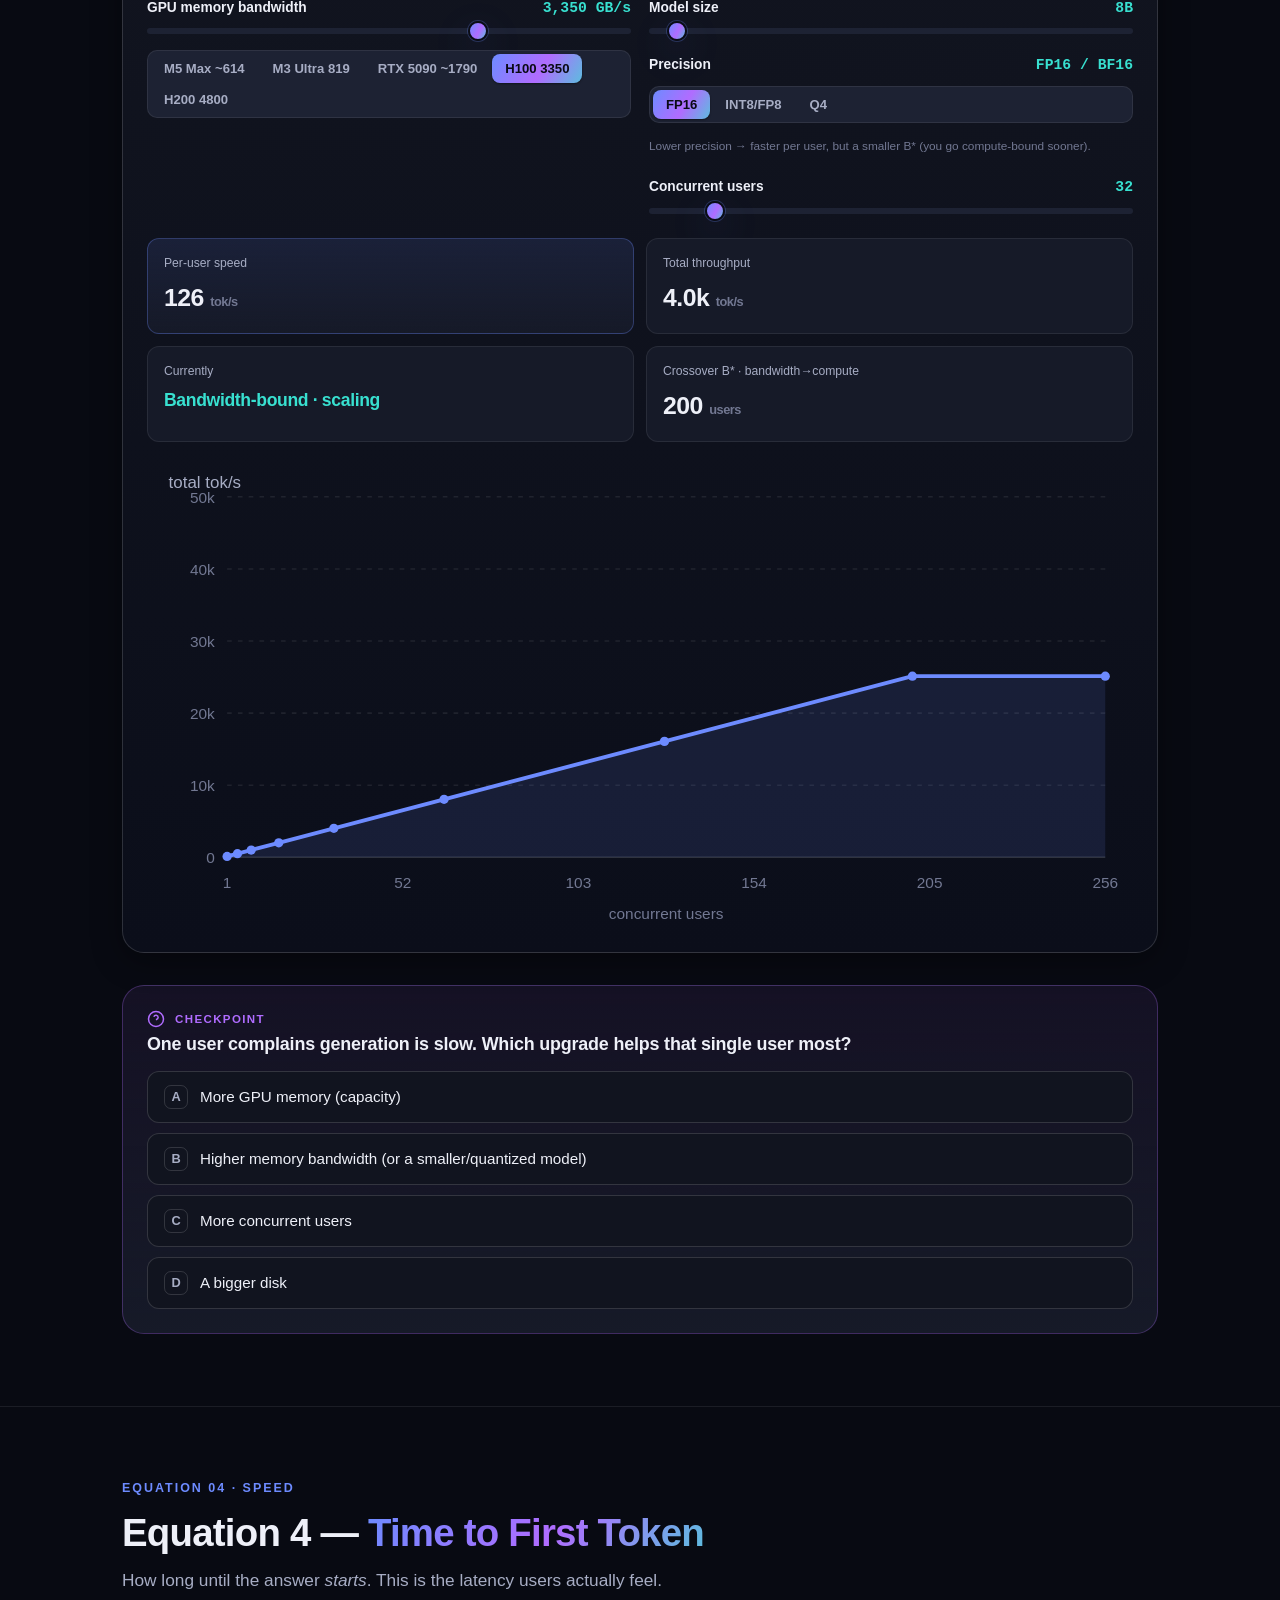
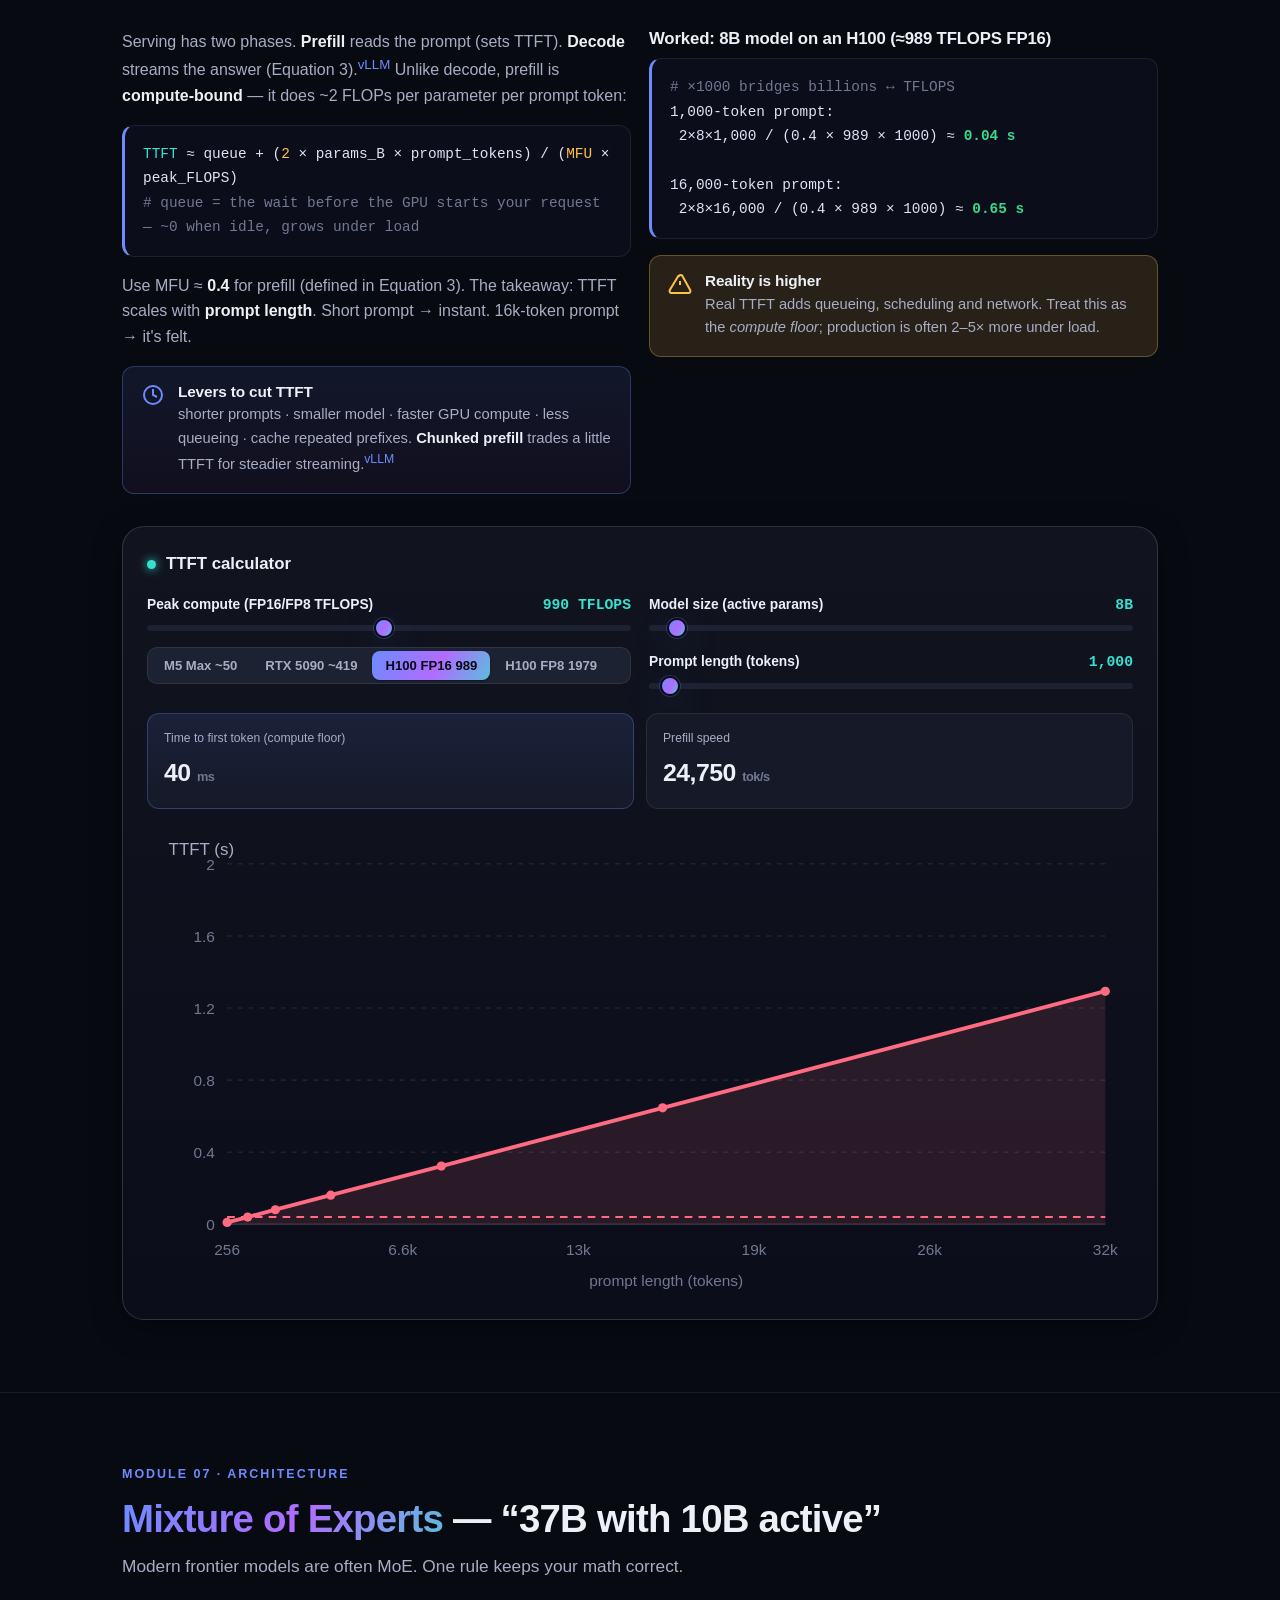
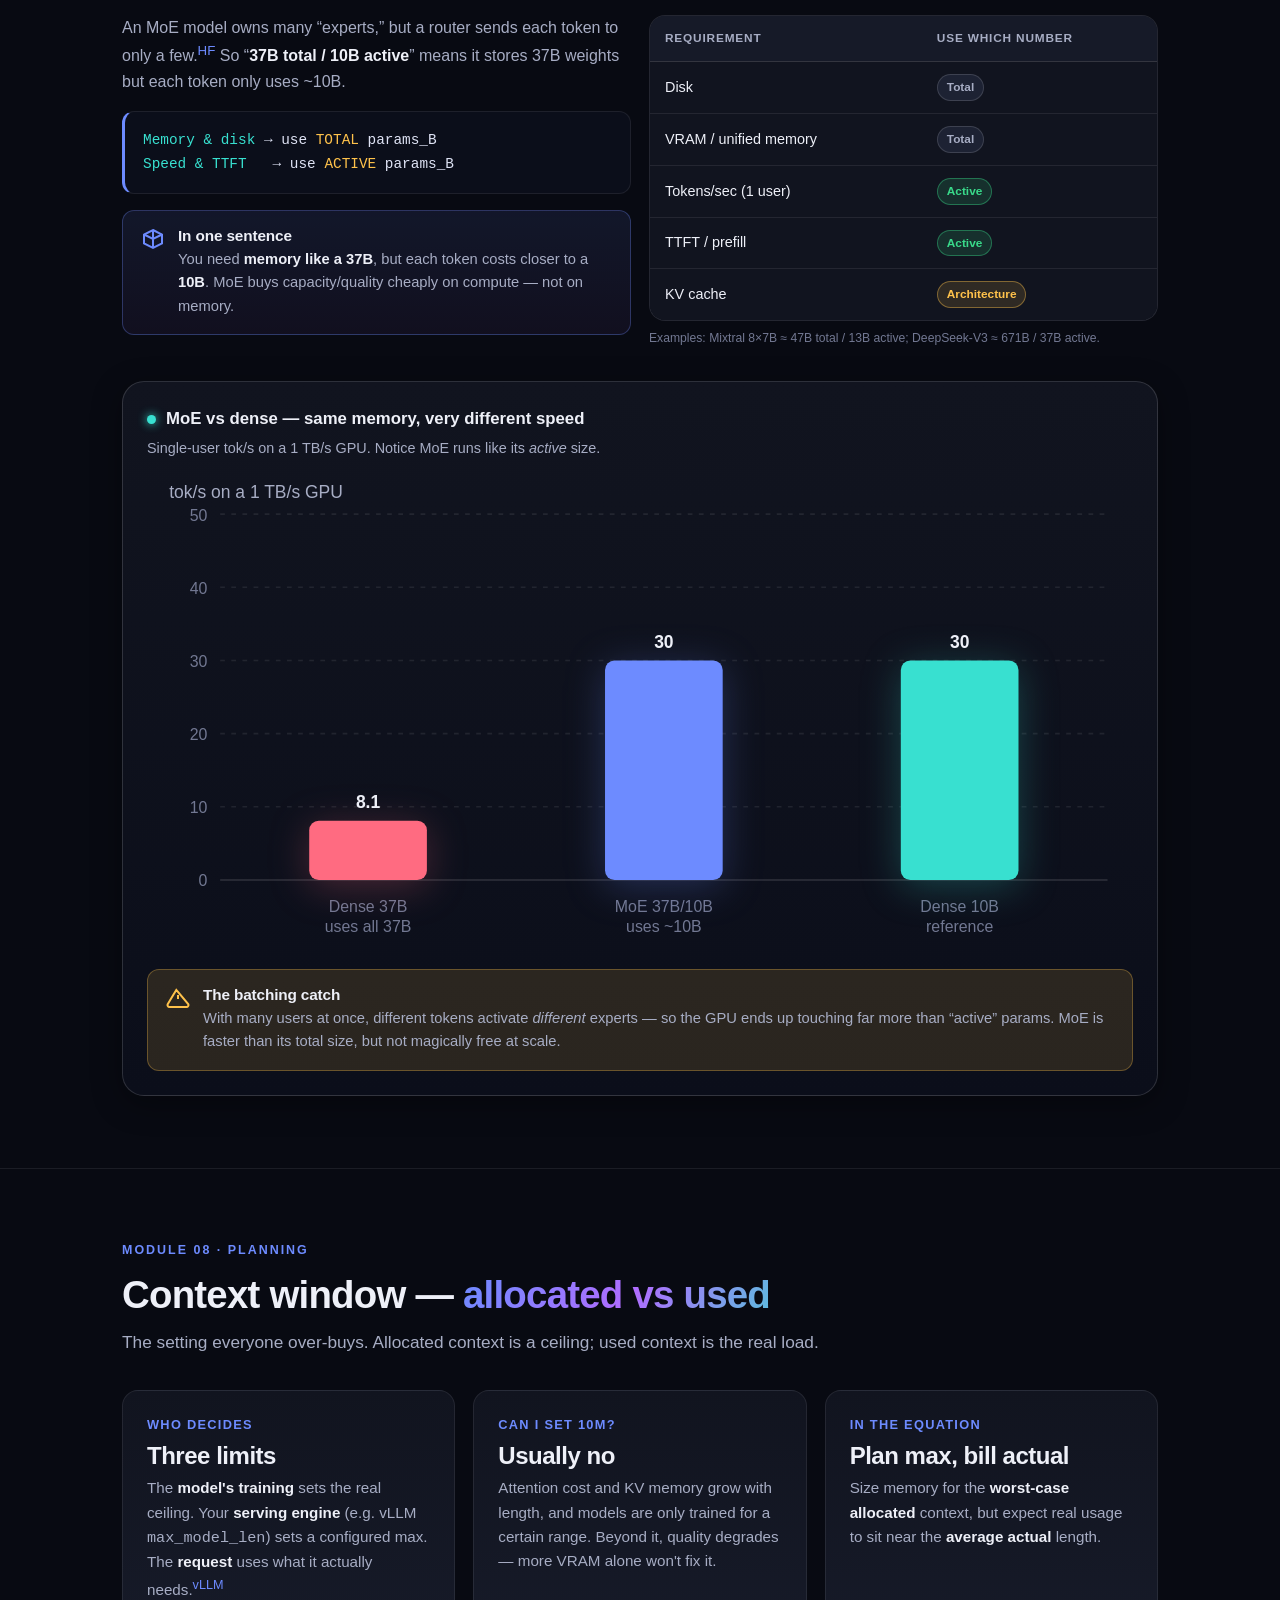
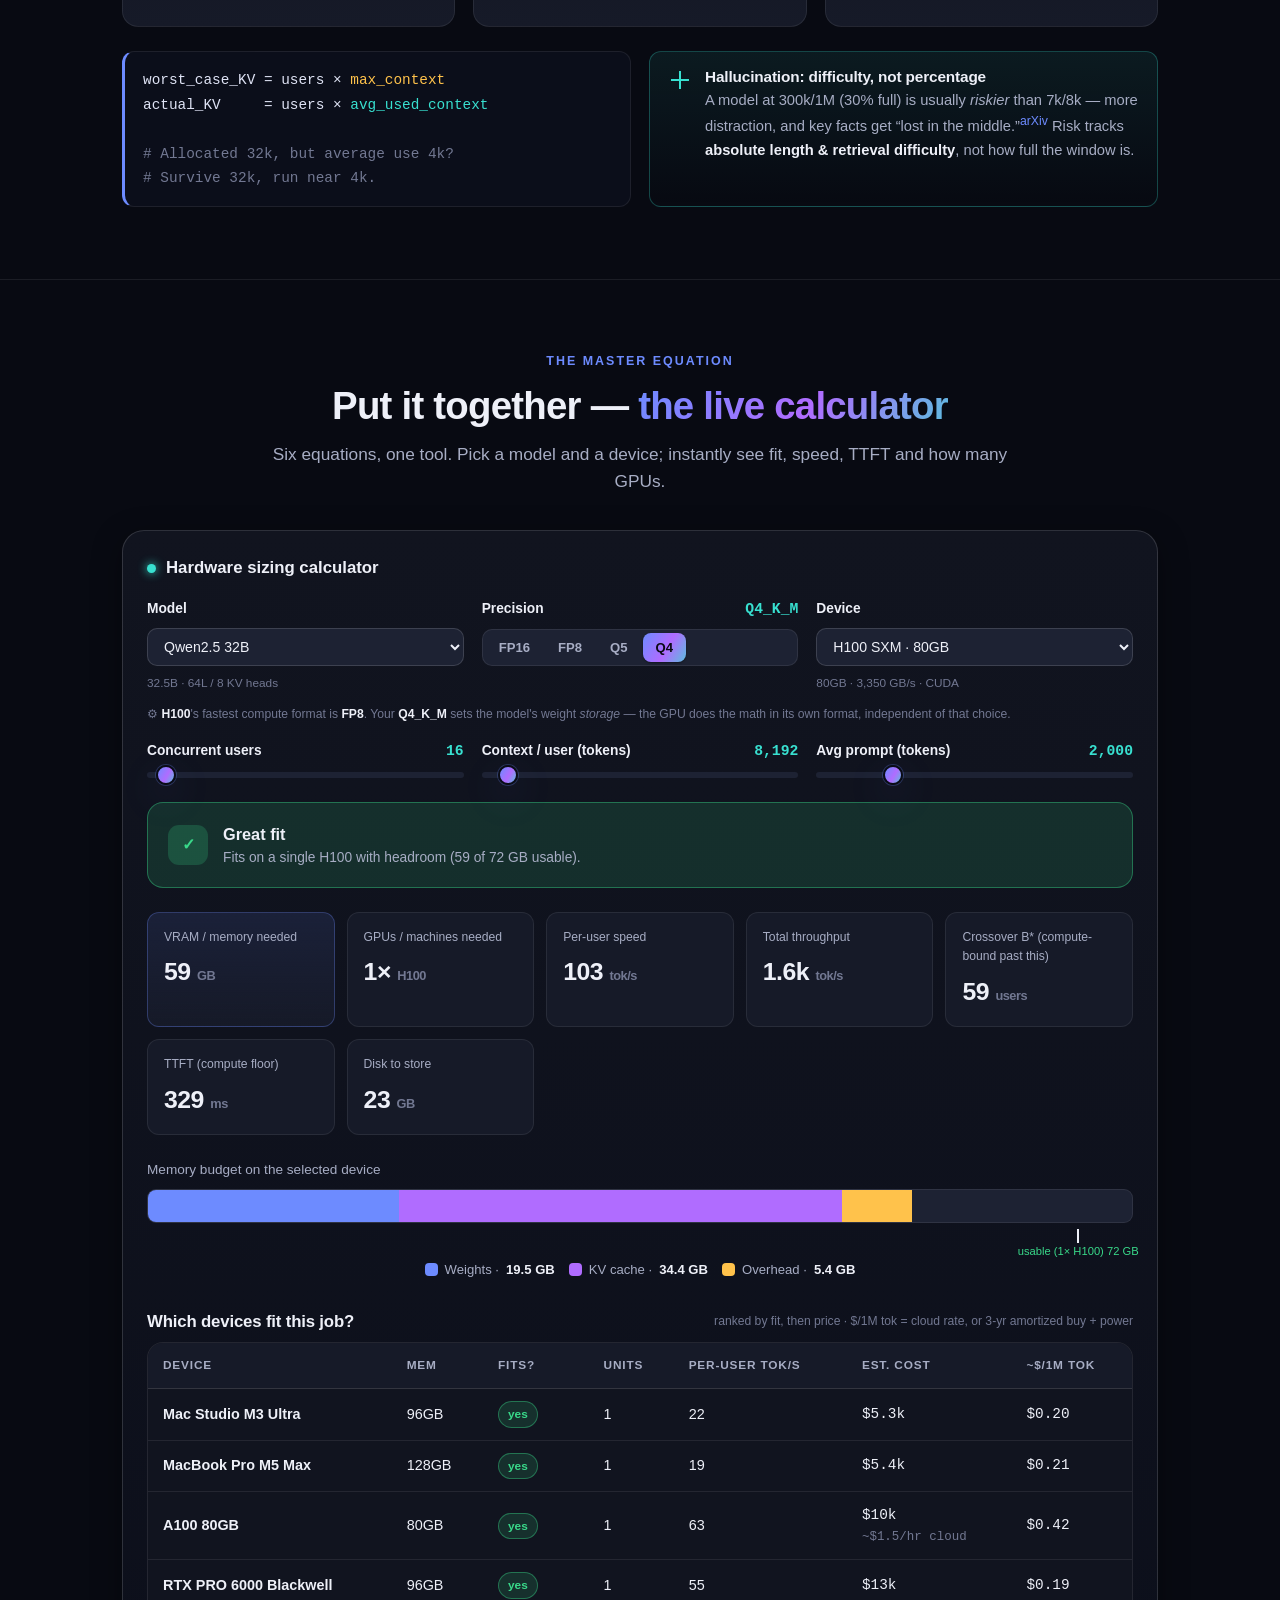
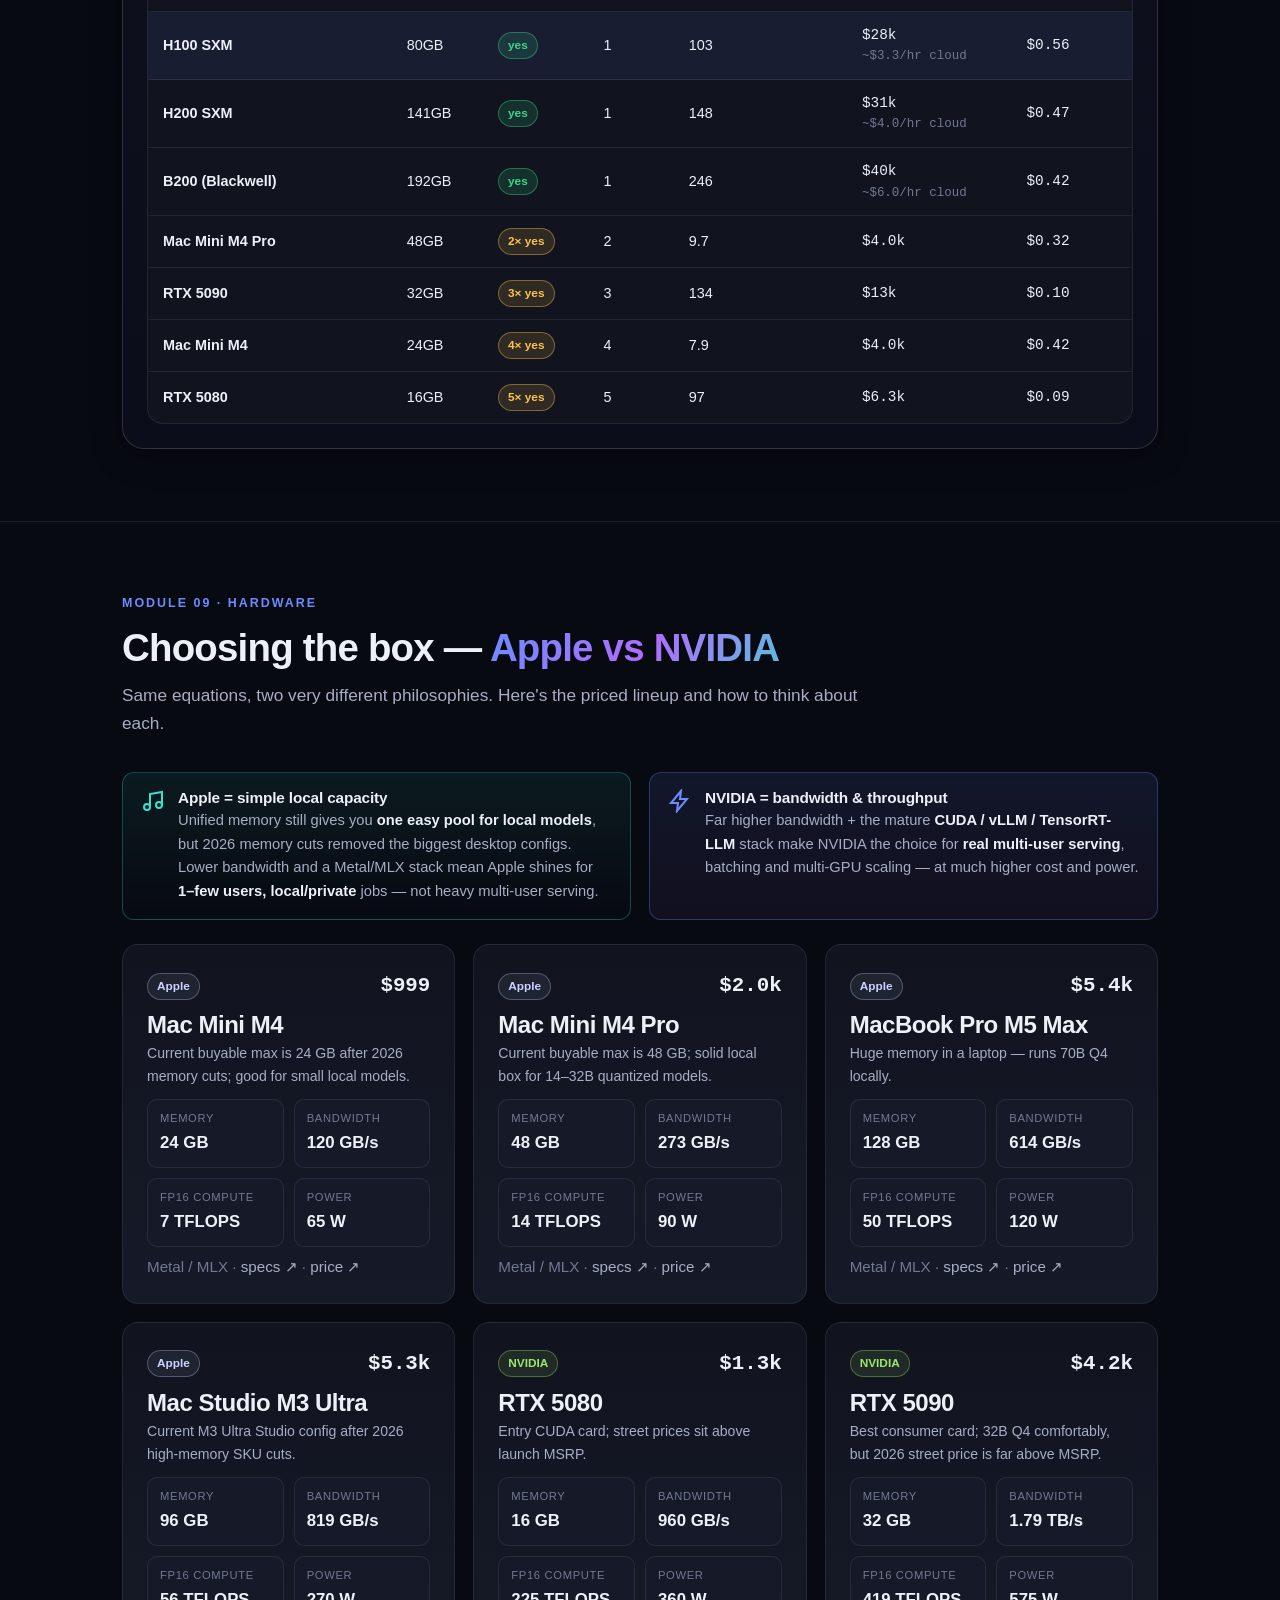
==== commit e05005b3: "Fix: bind Avg prompt slider range to Context/user The Avg prompt slider had a fixed max of 32768 whi" ====
--- a/index.html
+++ b/index.html
@@ -597,7 +597,7 @@
       <div class="controls mt16" style="grid-template-columns:repeat(auto-fit,minmax(185px,1fr))">
         <div class="ctrl"><div class="row"><label>Concurrent users</label><span class="val" id="mc-users-val">16</span></div><input type="range" id="mc-users" min="1" max="500" value="16"></div>
         <div class="ctrl"><div class="row"><label>Context / user (tokens)</label><span class="val" id="mc-ctx-val">8,192</span></div><input type="range" id="mc-ctx" min="1024" max="131072" value="8192" step="1024"></div>
-        <div class="ctrl"><div class="row"><label>Avg prompt (tokens)</label><span class="val" id="mc-prompt-val">2,000</span></div><input type="range" id="mc-prompt" min="256" max="32768" value="2000" step="256"></div>
+        <div class="ctrl"><div class="row"><label>Avg prompt (tokens)</label><span class="val" id="mc-prompt-val">2,000</span></div><input type="range" id="mc-prompt" min="256" max="8192" value="2000" step="256"></div>
       </div>
 
       <div class="verdict mt24" id="mc-verdict"><div class="vic"></div><div><div class="vt"></div><div class="vs"></div></div></div>
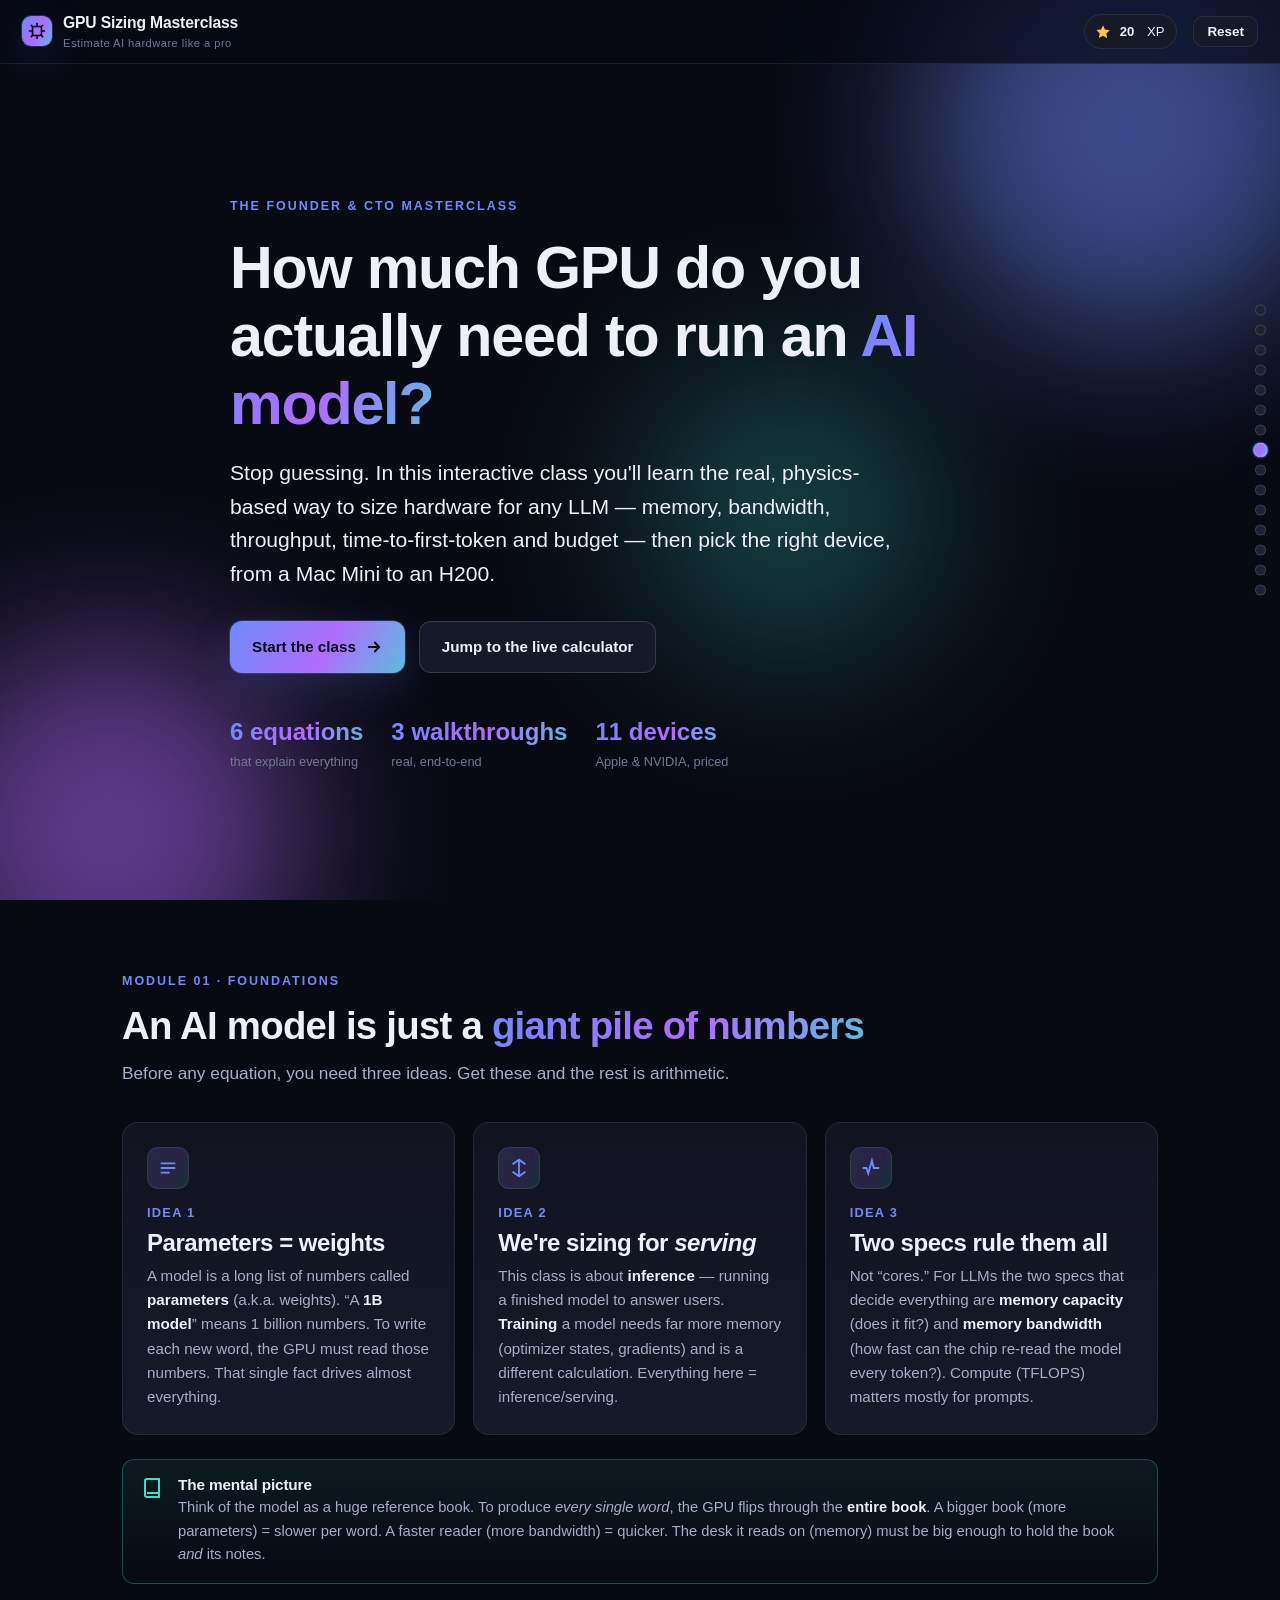
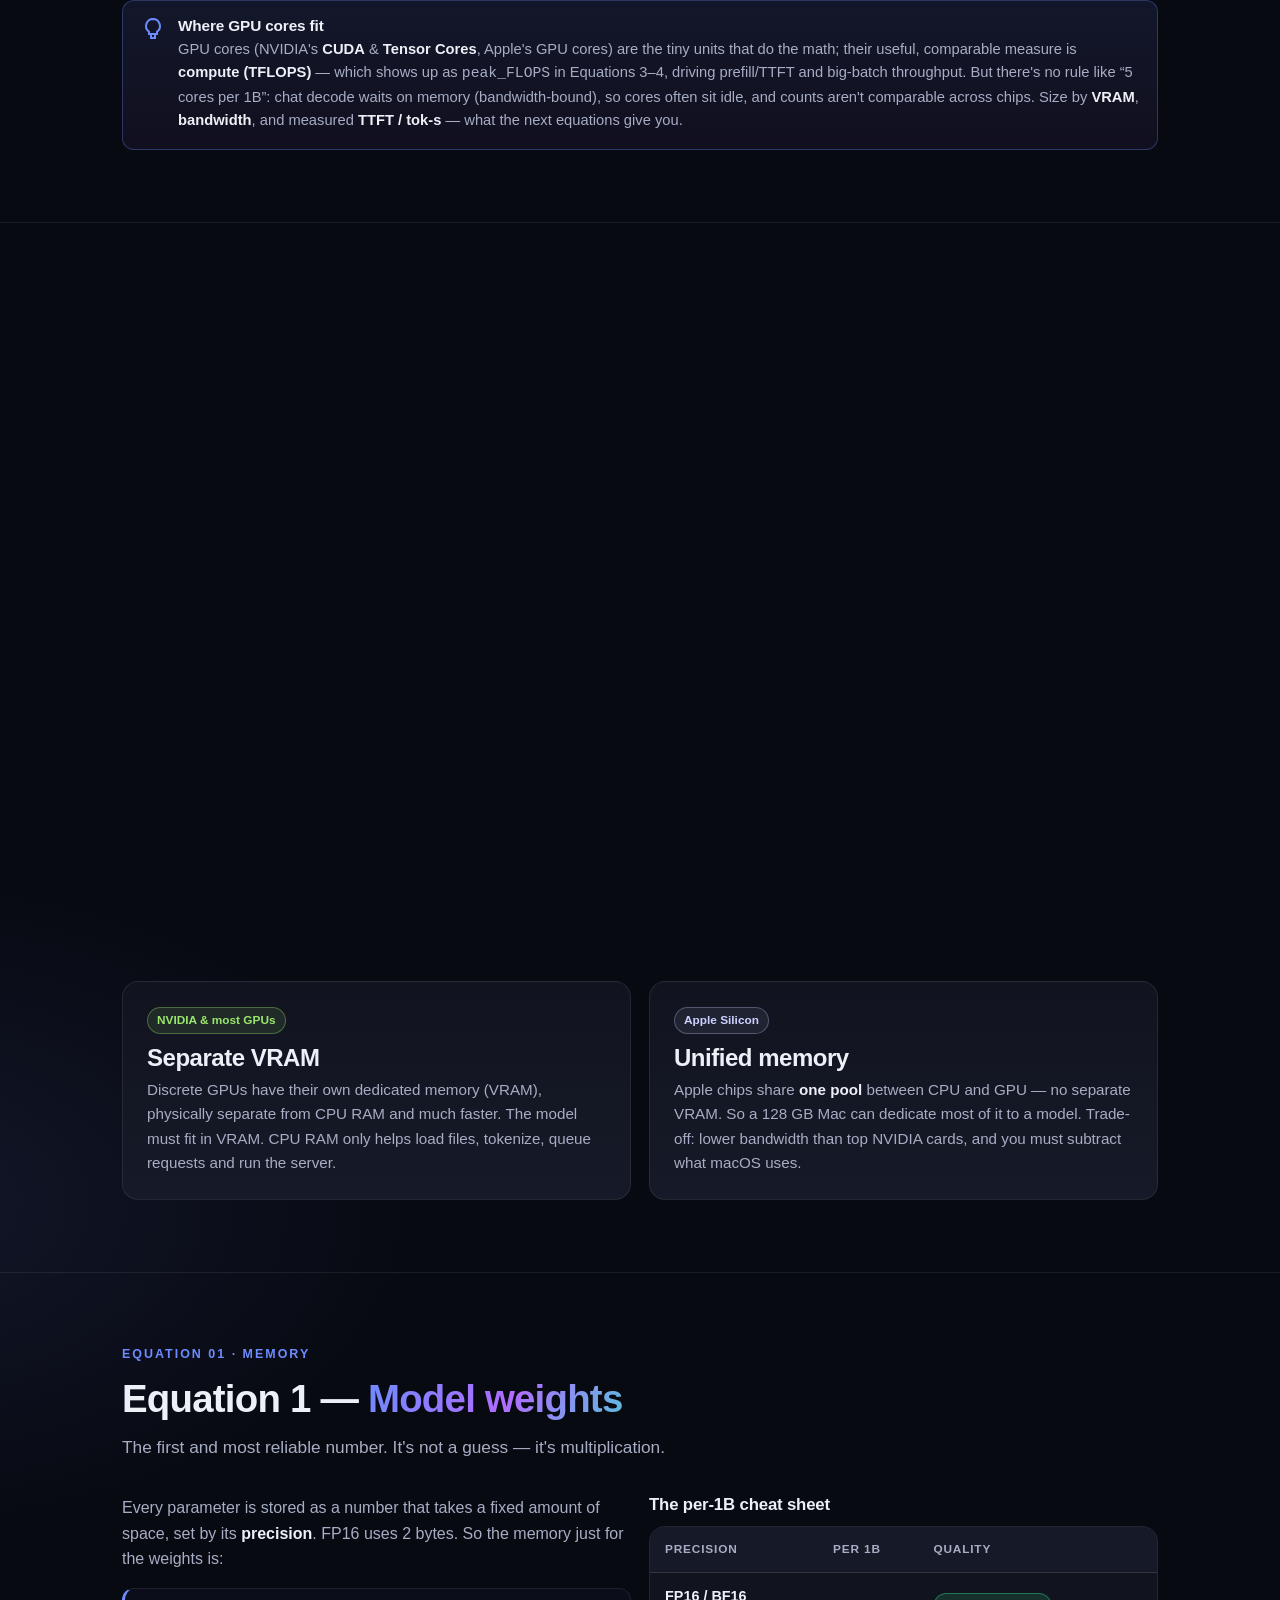
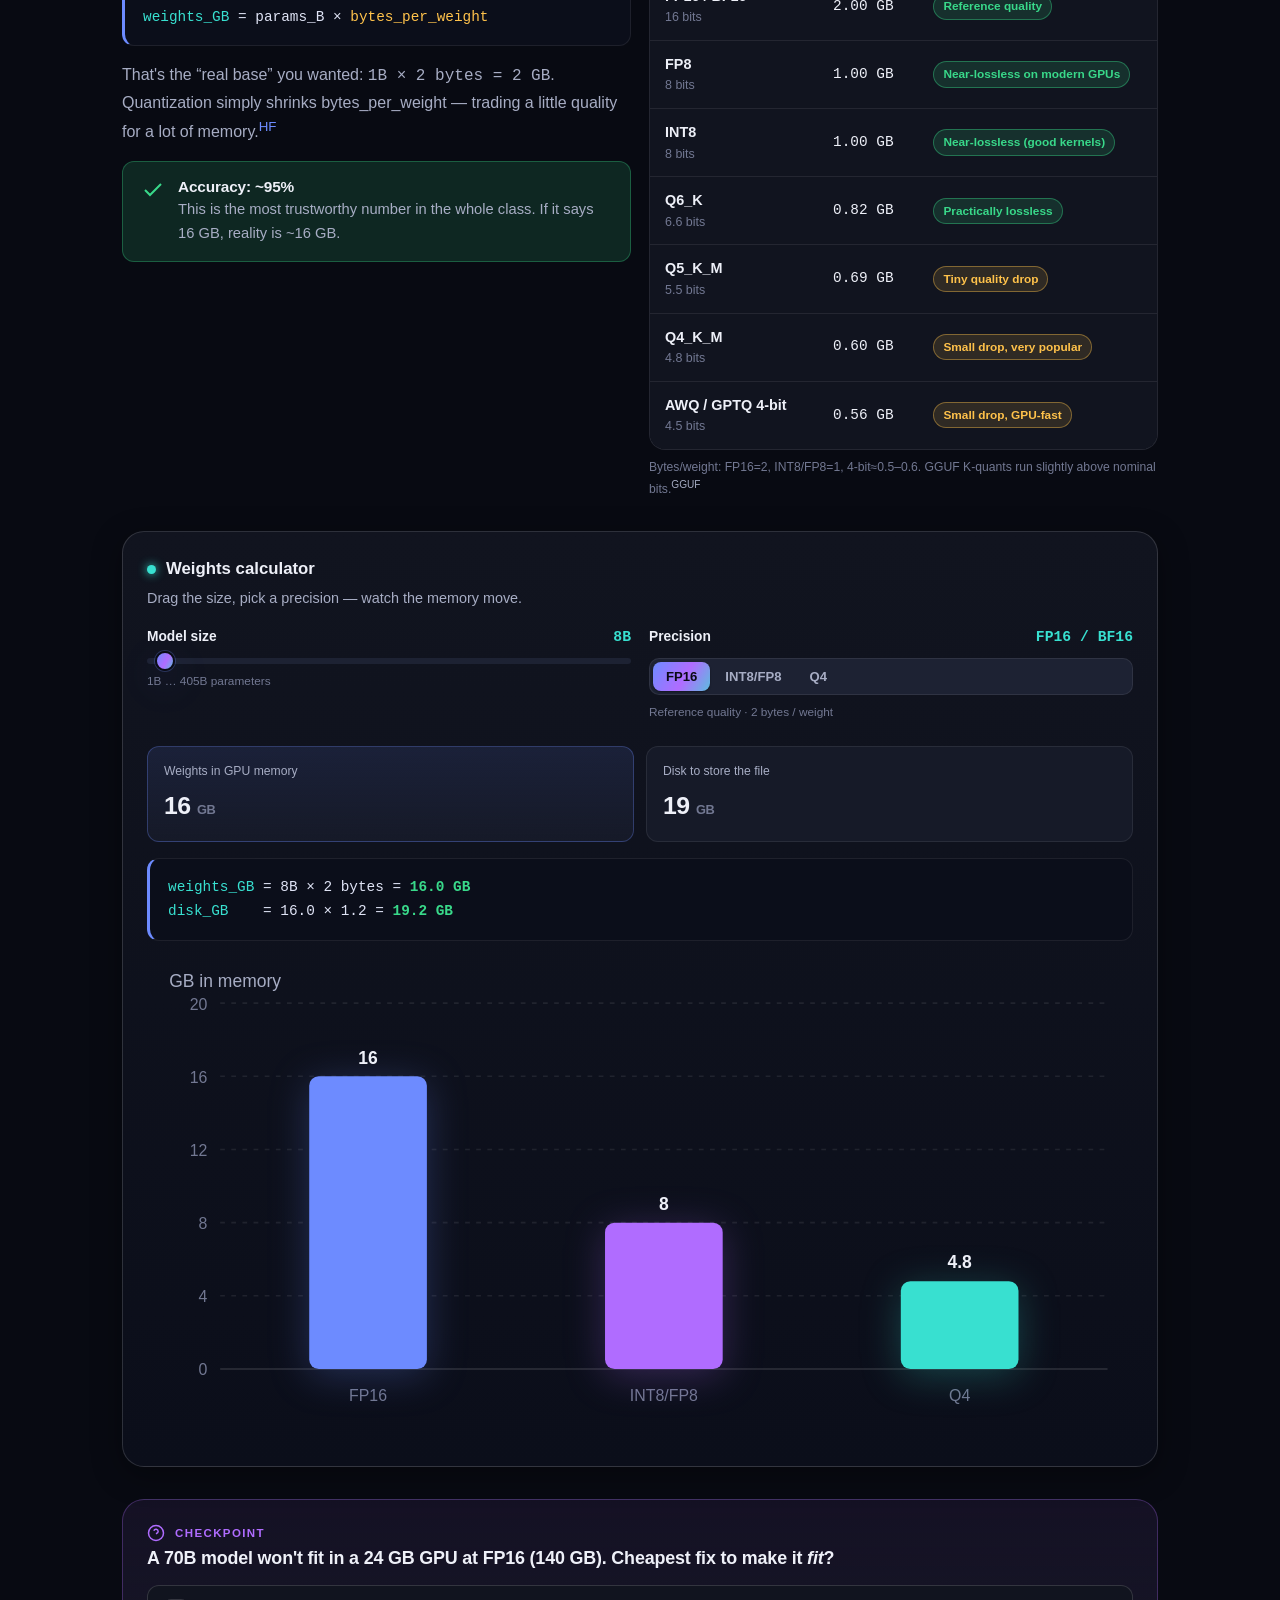
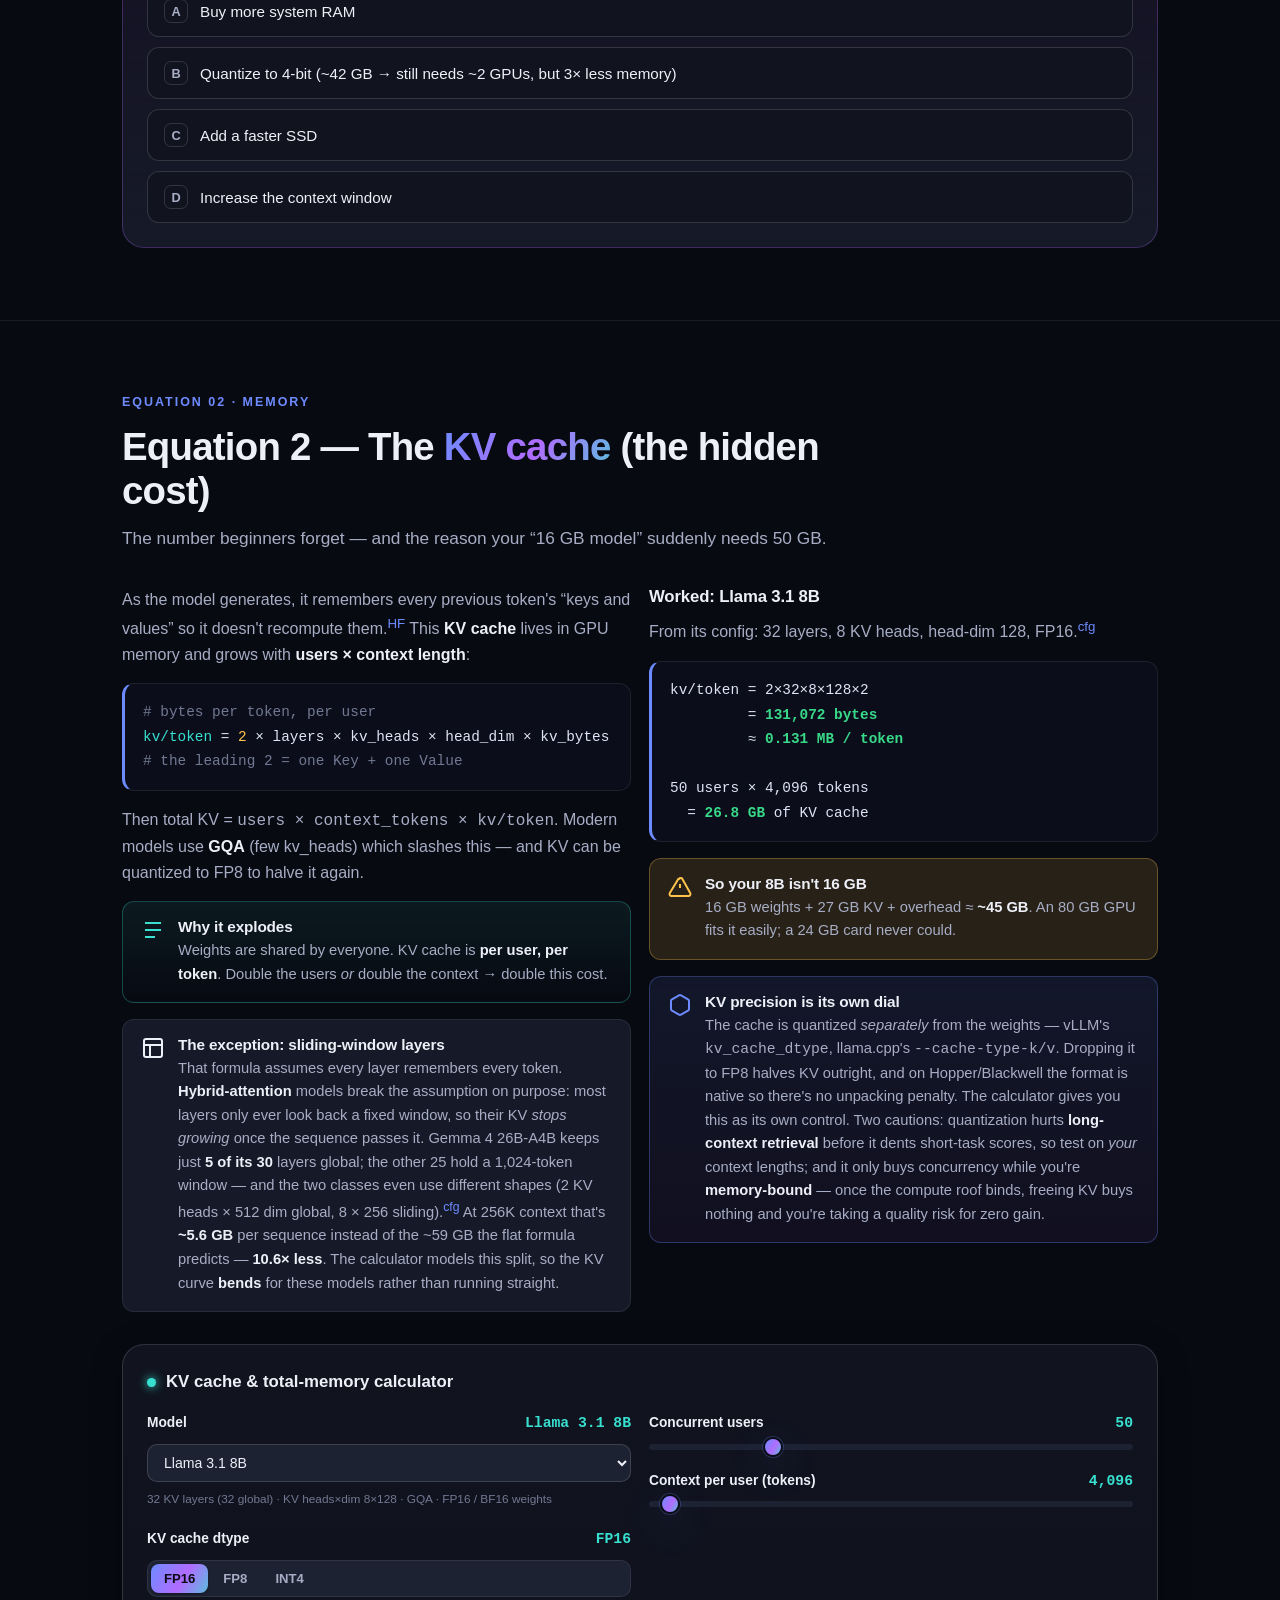
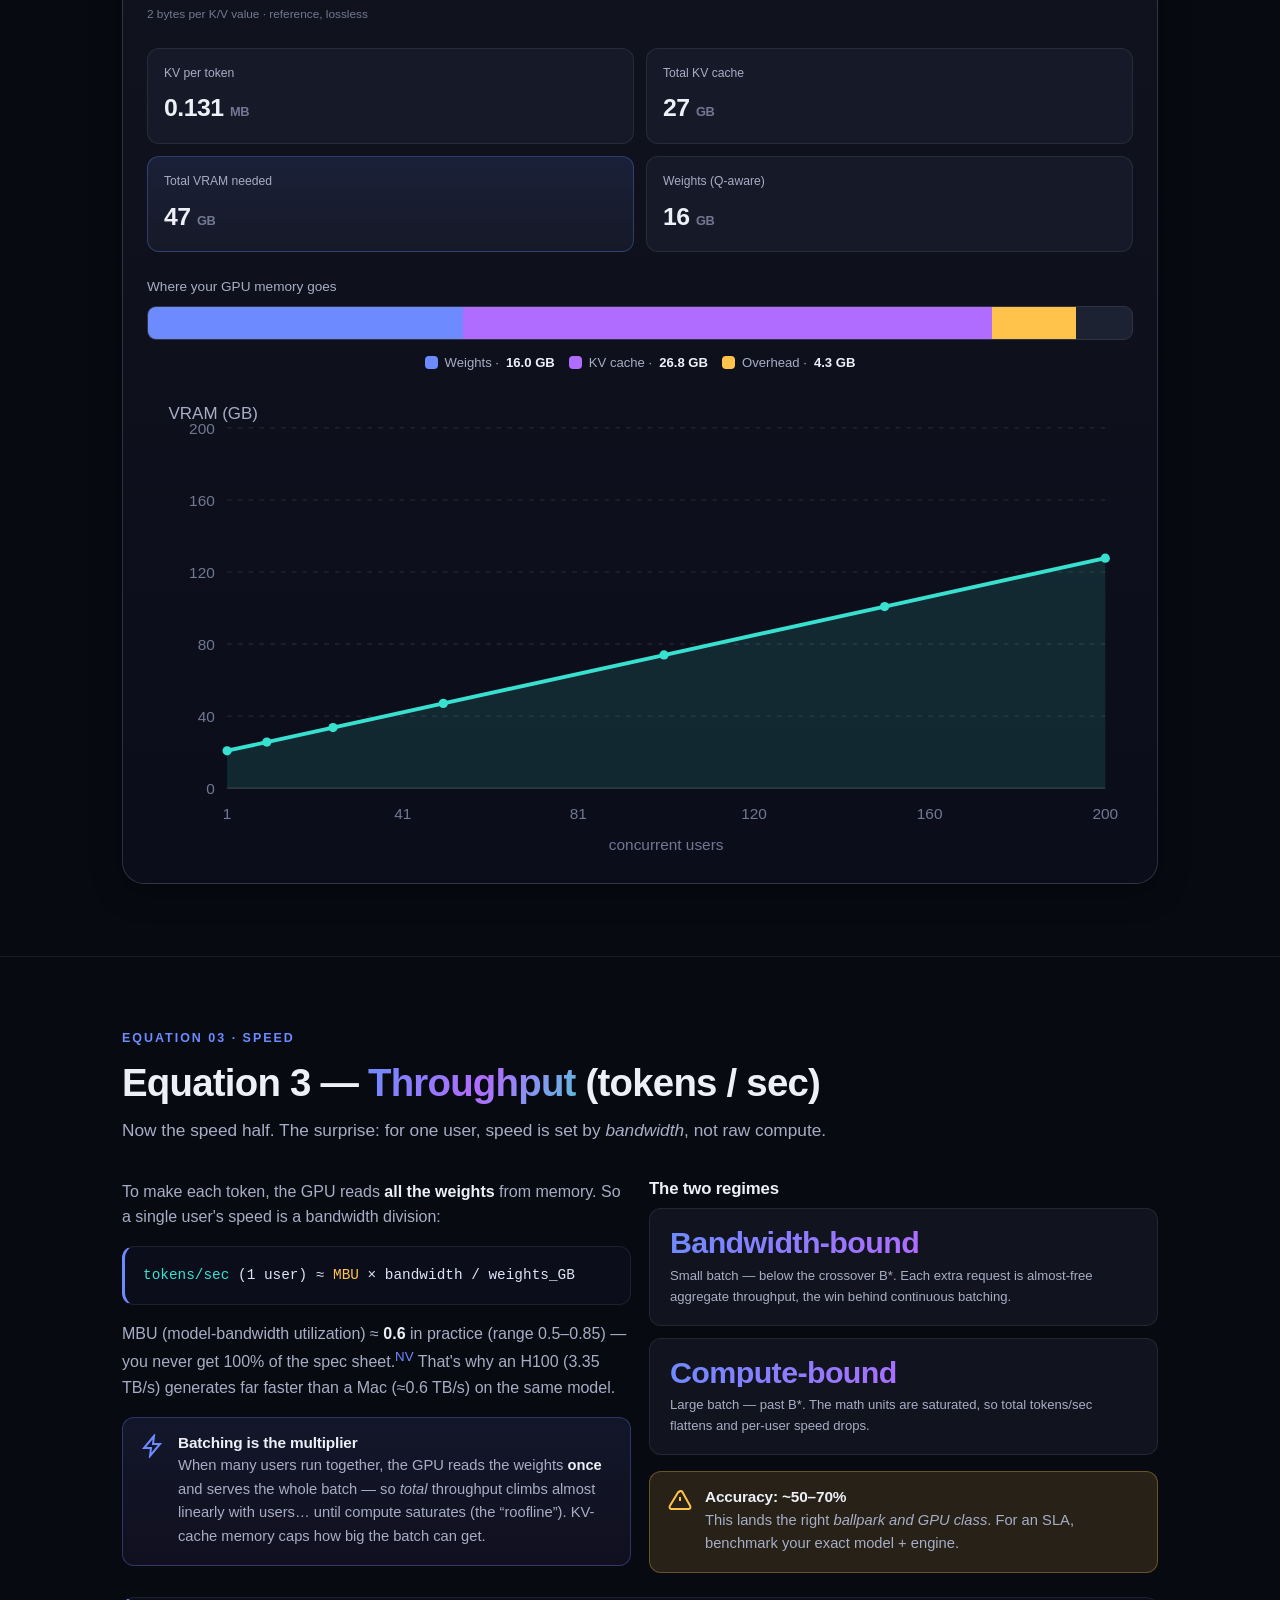
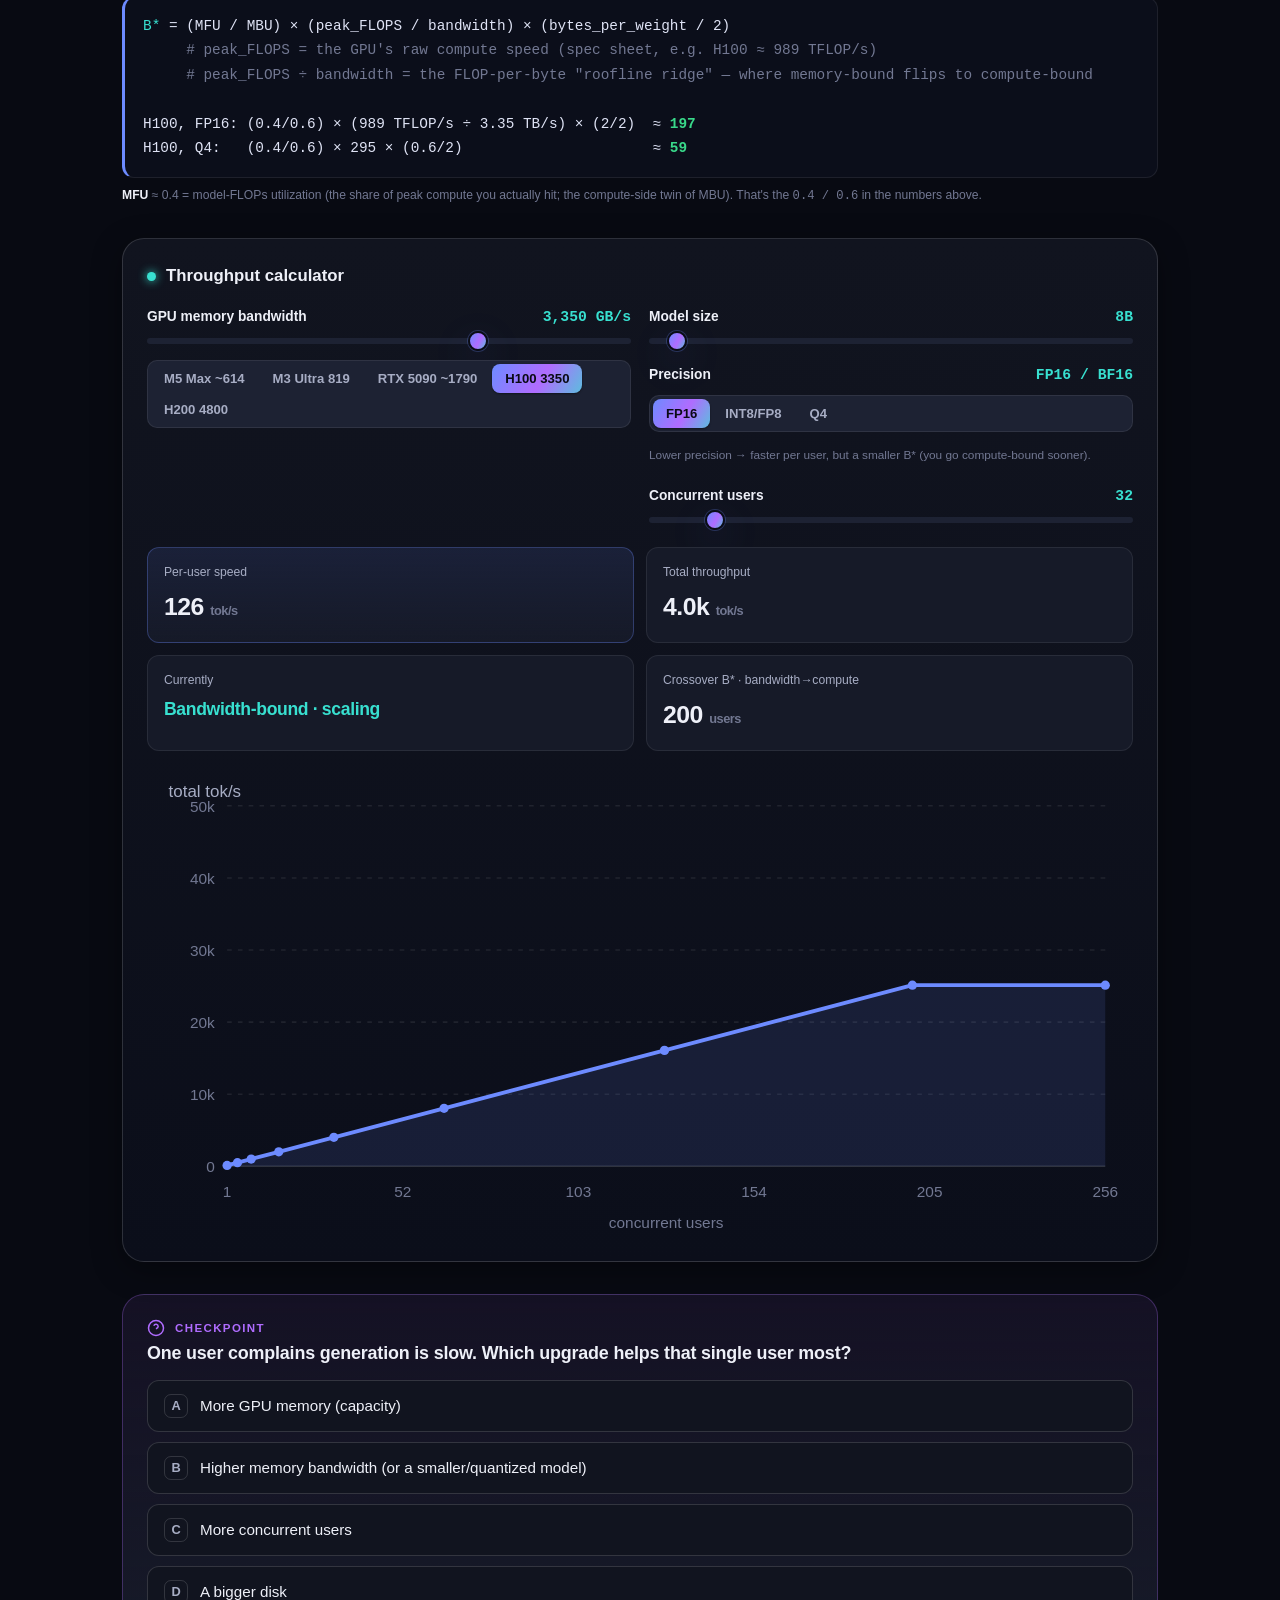
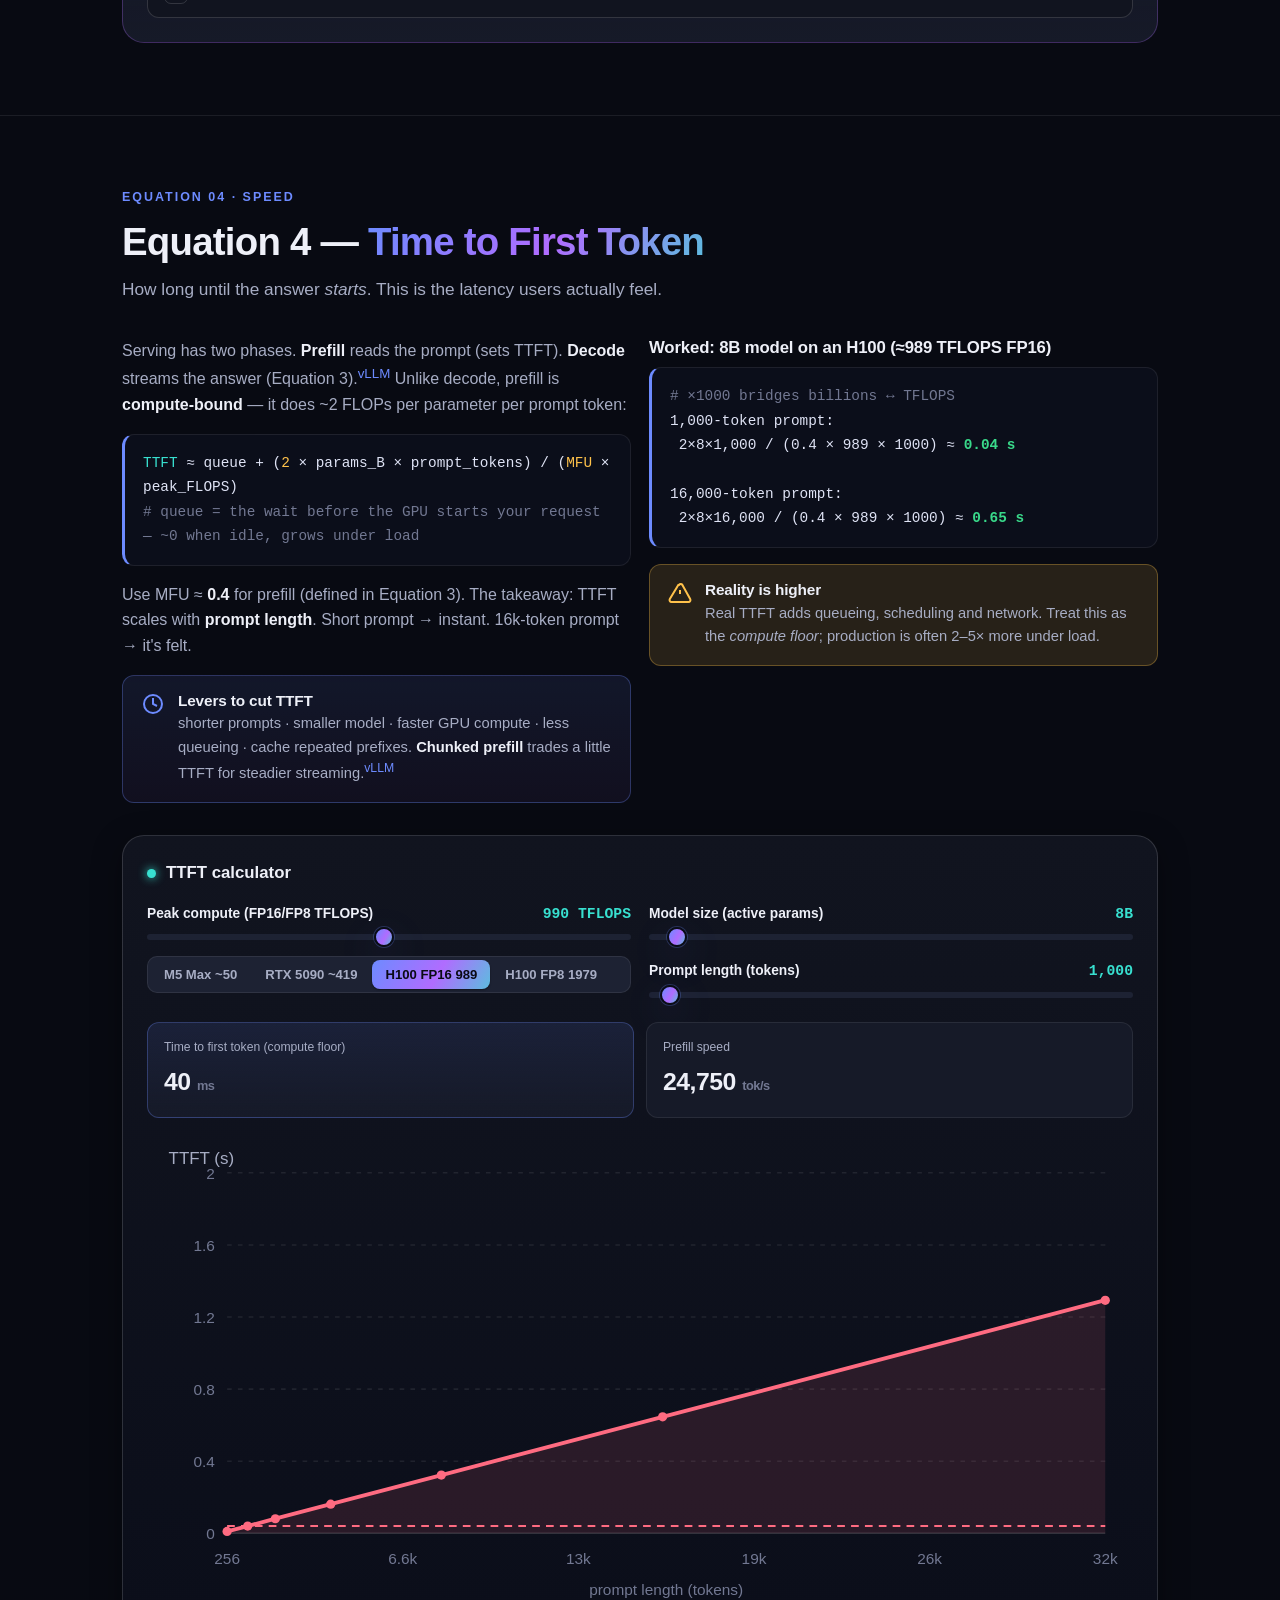
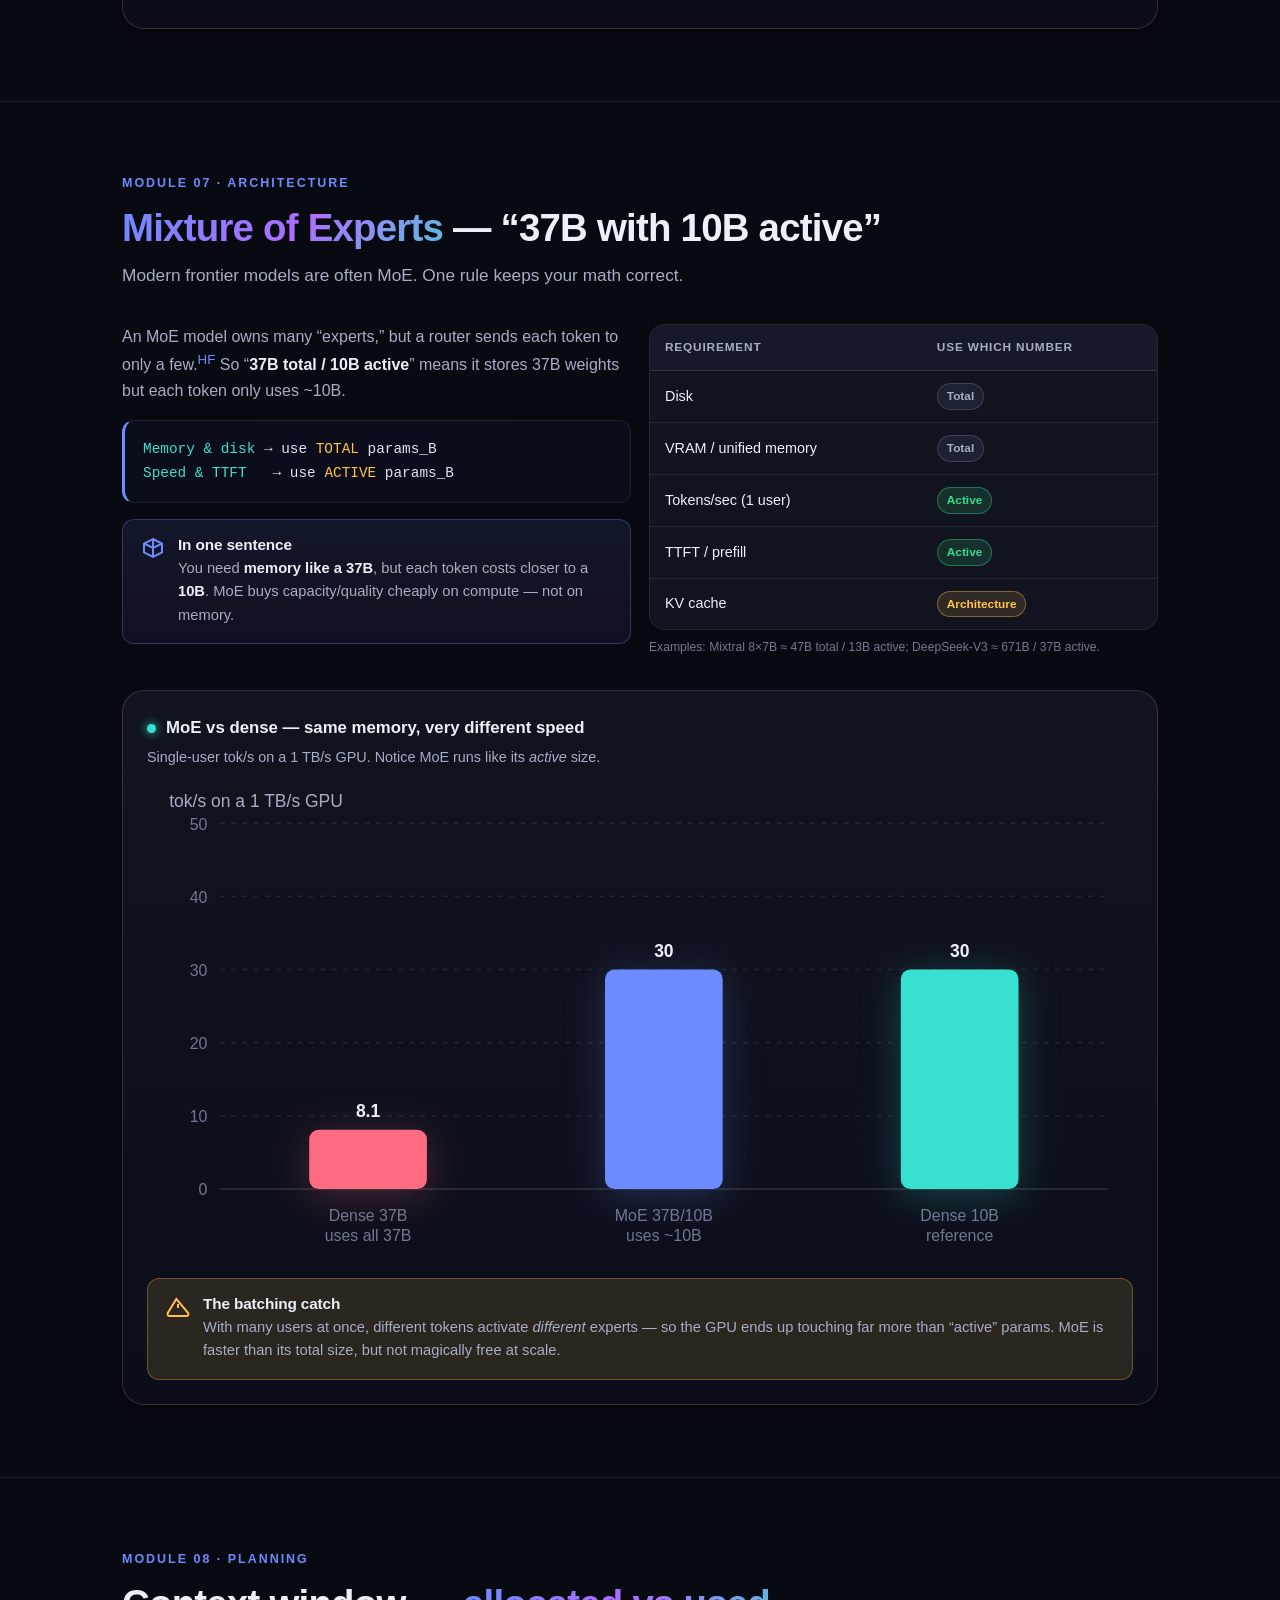
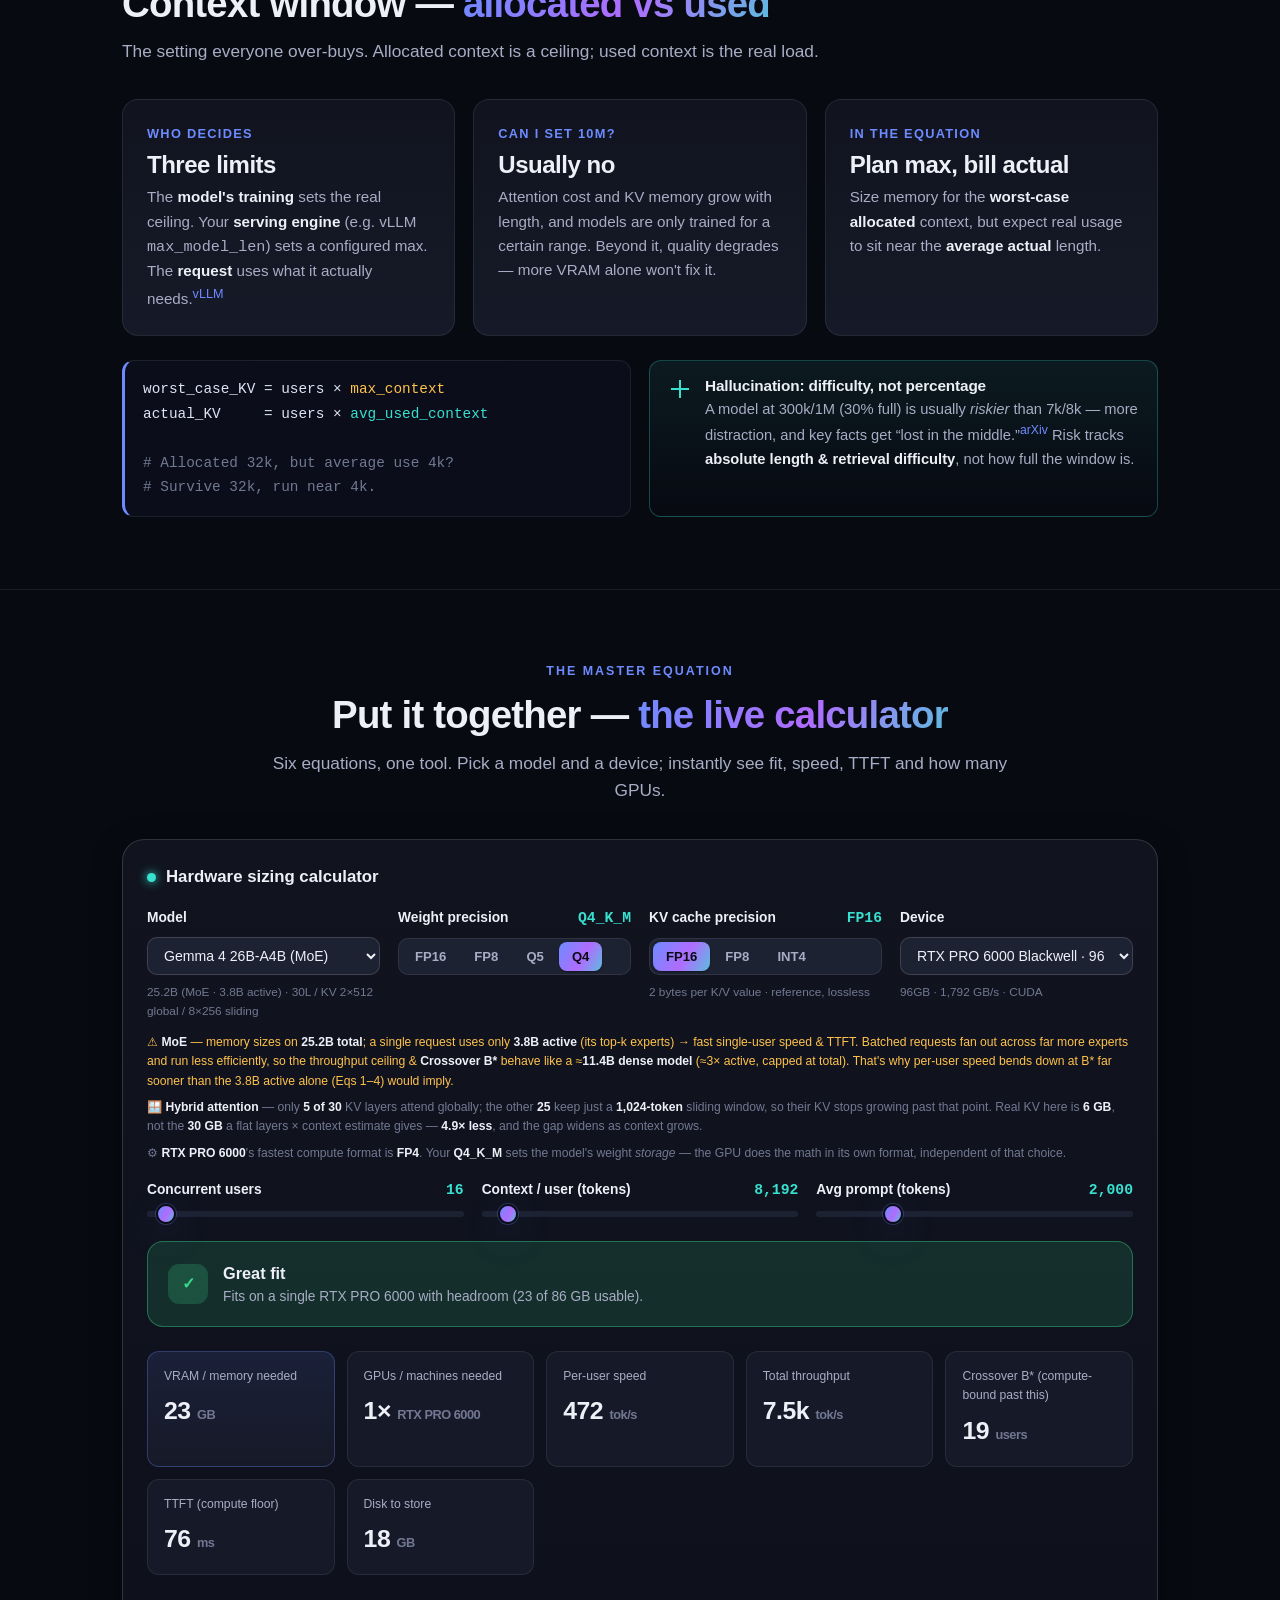
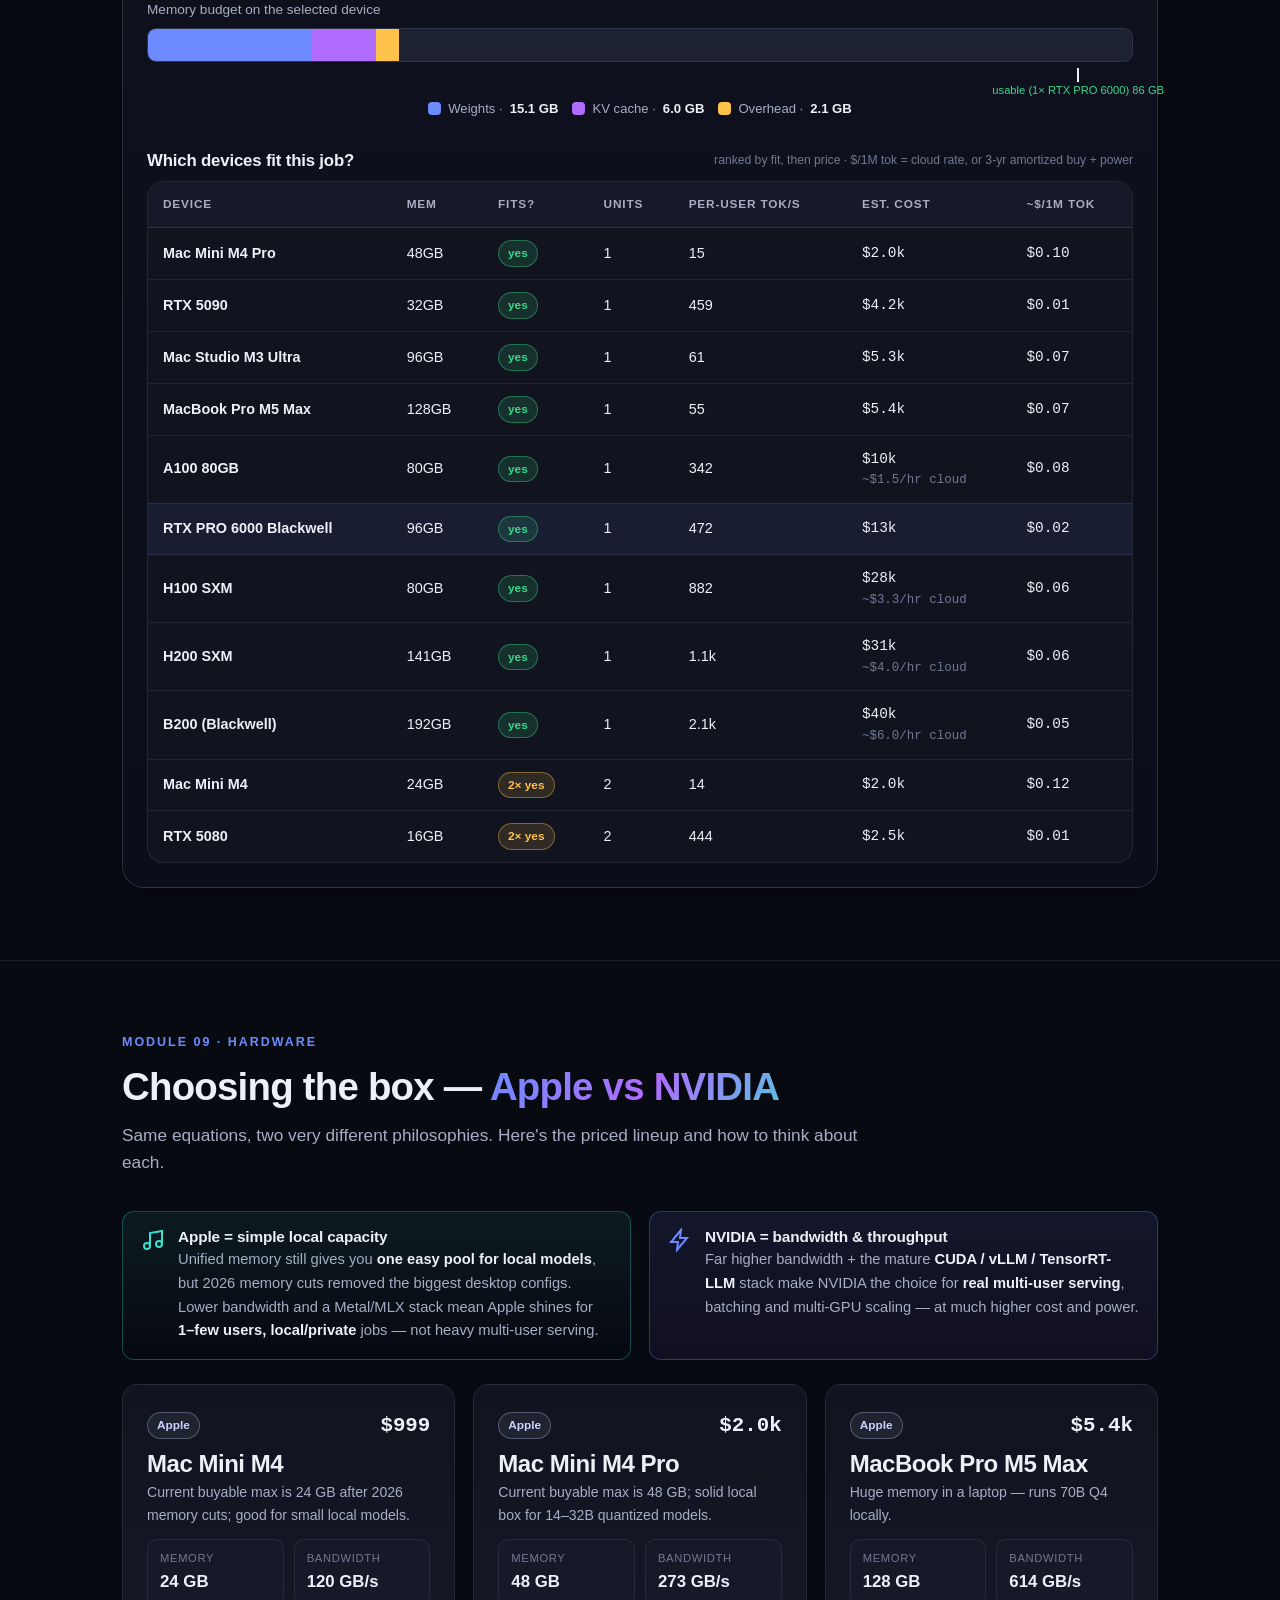
==== commit 2533c40c: "Model hybrid-attention KV; add KV cache precision control The calculator charged every layer for eve" ====
--- a/index.html
+++ b/index.html
@@ -264,6 +264,10 @@
           <svg class="cic" viewBox="0 0 24 24" fill="none" stroke="currentColor" stroke-width="2"><path d="M4 5h16M4 12h16M4 19h10"/></svg>
           <div><h4>Why it explodes</h4><p>Weights are shared by everyone. KV cache is <strong>per user, per token</strong>. Double the users <em>or</em> double the context → double this cost.</p></div>
         </div>
+        <div class="callout mt16">
+          <svg class="cic" viewBox="0 0 24 24" fill="none" stroke="currentColor" stroke-width="2"><rect x="3" y="3" width="18" height="18" rx="2"/><path d="M3 9h18M9 21V9"/></svg>
+          <div><h4>The exception: sliding-window layers</h4><p>That formula assumes every layer remembers every token. <strong>Hybrid-attention</strong> models break the assumption on purpose: most layers only ever look back a fixed window, so their KV <em>stops growing</em> once the sequence passes it. Gemma 4 26B-A4B keeps just <strong>5 of its 30</strong> layers global; the other 25 hold a 1,024-token window — and the two classes even use different shapes (2 KV heads × 512 dim global, 8 × 256 sliding).<sup><a class="cite" href="https://huggingface.co/google/gemma-4-26B-A4B-it/blob/main/config.json" target="_blank" rel="noopener">cfg</a></sup> At 256K context that's <strong>~5.6 GB</strong> per sequence instead of the ~59 GB the flat formula predicts — <strong>10.6× less</strong>. The calculator models this split, so the KV curve <strong>bends</strong> for these models rather than running straight.</p></div>
+        </div>
       </div>
 
       <div class="reveal d1">
@@ -278,6 +282,10 @@
         <div class="callout warnc mt16">
           <svg class="cic" viewBox="0 0 24 24" fill="none" stroke="currentColor" stroke-width="2"><path d="M12 9v4M12 17h.01M10.3 3.9L1.8 18a2 2 0 001.7 3h17a2 2 0 001.7-3L14.4 3.9a2 2 0 00-3.4 0z"/></svg>
           <div><h4>So your 8B isn't 16 GB</h4><p>16 GB weights + 27 GB KV + overhead ≈ <strong>~45 GB</strong>. An 80 GB GPU fits it easily; a 24 GB card never could.</p></div>
+        </div>
+        <div class="callout key mt16">
+          <svg class="cic" viewBox="0 0 24 24" fill="none" stroke="currentColor" stroke-width="2"><path d="M21 16V8a2 2 0 00-1-1.7l-7-4a2 2 0 00-2 0l-7 4A2 2 0 003 8v8a2 2 0 001 1.7l7 4a2 2 0 002 0l7-4A2 2 0 0021 16z"/></svg>
+          <div><h4>KV precision is its own dial</h4><p>The cache is quantized <em>separately</em> from the weights — vLLM's <span class="mono">kv_cache_dtype</span>, llama.cpp's <span class="mono">--cache-type-k/v</span>. Dropping it to FP8 halves KV outright, and on Hopper/Blackwell the format is native so there's no unpacking penalty. The calculator gives you this as its own control. Two cautions: quantization hurts <strong>long-context retrieval</strong> before it dents short-task scores, so test on <em>your</em> context lengths; and it only buys concurrency while you're <strong>memory-bound</strong> — once the compute roof binds, freeing KV buys nothing and you're taking a quality risk for zero gain.</p></div>
         </div>
       </div>
     </div>
@@ -561,8 +569,11 @@
       <div class="lab-title"><span class="dot"></span> Hardware sizing calculator</div>
       <div class="controls mt16" style="grid-template-columns:repeat(auto-fit,minmax(185px,1fr))">
         <div class="ctrl"><div class="row"><label>Model</label></div><select id="mc-model"></select><div class="hint" id="mc-model-hint"></div></div>
-        <div class="ctrl"><div class="row"><label>Precision</label><span class="val" id="mc-prec-val">Q4</span></div>
+        <div class="ctrl"><div class="row"><label>Weight precision</label><span class="val" id="mc-prec-val">Q4</span></div>
           <div class="seg" id="mc-prec"><button data-prec="fp16">FP16</button><button data-prec="fp8">FP8</button><button data-prec="q5">Q5</button><button data-prec="q4" class="active">Q4</button></div></div>
+        <div class="ctrl"><div class="row"><label>KV cache precision</label><span class="val" id="mc-kvprec-val">FP16</span></div>
+          <div class="seg" id="mc-kvprec"><button data-kvb="2" class="active">FP16</button><button data-kvb="1">FP8</button><button data-kvb="0.5">INT4</button></div>
+          <div class="hint" id="mc-kvprec-hint"></div></div>
         <div class="ctrl"><div class="row"><label>Device</label></div><select id="mc-device"></select><div class="hint" id="mc-device-hint"></div></div>
       </div>
 
@@ -571,10 +582,11 @@
         <div style="display:grid;grid-template-columns:repeat(auto-fit,minmax(118px,1fr));gap:10px">
           <div class="field"><label>Total params (B)</label><input type="number" id="cm-total" placeholder="30" min="0.1" step="0.1"></div>
           <div class="field"><label>Active params (B)</label><input type="number" id="cm-active" placeholder="blank = dense" min="0.1" step="0.1"></div>
-          <div class="field"><label>Layers</label><input type="number" id="cm-layers" placeholder="48" min="1" step="1"></div>
+          <div class="field"><label>KV-bearing layers</label><input type="number" id="cm-layers" placeholder="48" min="1" step="1"></div>
           <div class="field"><label>KV heads</label><input type="number" id="cm-kvheads" placeholder="8" min="1" step="1"></div>
           <div class="field"><label>Head dim</label><input type="number" id="cm-headdim" placeholder="128" min="1" step="1"></div>
-          <div class="field"><label>KV bytes (2=FP16, 1=FP8)</label><input type="number" id="cm-kvbytes" placeholder="2" min="0.5" step="0.5"></div>
+          <div class="field"><label>Global-attn layers</label><input type="number" id="cm-fulllayers" placeholder="all of them" min="0" step="1"></div>
+          <div class="field"><label>Sliding window</label><input type="number" id="cm-swawin" placeholder="none" min="0" step="128"></div>
         </div>
       </div>
 
@@ -591,6 +603,7 @@
 
       <div id="mc-notes" style="margin-top:12px;display:flex;flex-direction:column;gap:7px">
         <div class="src" id="mc-moe-note" style="display:none;color:var(--warn)"></div>
+        <div class="src" id="mc-kv-note" style="display:none"></div>
         <div class="src" id="mc-compute-note"></div>
       </div>
 
@@ -735,6 +748,10 @@
         <div class="callout warnc">
           <svg class="cic" viewBox="0 0 24 24" fill="none" stroke="currentColor" stroke-width="2"><path d="M12 9v4M12 17h.01M10.3 3.9L1.8 18a2 2 0 001.7 3h17a2 2 0 001.7-3z"/></svg>
           <div><h4>Where it drifts</h4><p>Big models lean on multi-GPU + TensorRT-LLM (e.g. 70B hitting 250–300 tok/s with TP + FP8),<sup><a class="cite" href="https://blog.silexdata.com/blog/evaluating-llama-33-70b-inference-h100-a100/" target="_blank" rel="noopener">bench</a></sup> and speculative decoding can beat these formulas. TTFT under load is often 2–5× the compute floor.</p></div>
+        </div>
+        <div class="callout warnc">
+          <svg class="cic" viewBox="0 0 24 24" fill="none" stroke="currentColor" stroke-width="2"><rect x="3" y="3" width="18" height="18" rx="2"/><path d="M3 9h18M9 21V9"/></svg>
+          <div><h4>Hybrid models assume your engine implements the window</h4><p>For sliding-window models the KV figures here assume the serving engine only allocates the window for those layers. vLLM and SGLang do; a naive implementation allocates full context for <em>every</em> layer and KV lands <strong>3–5× higher</strong>. If you're sizing one of these, confirm it before trusting the number. The same applies to <strong>MLA</strong> (DeepSeek-V3): the 576-dim latent is what production engines cache, but HuggingFace's reference path decompresses first and caches far more.</p></div>
         </div>
         <div class="callout key">
           <svg class="cic" viewBox="0 0 24 24" fill="none" stroke="currentColor" stroke-width="2"><path d="M12 2a7 7 0 00-4 12.7V17h8v-2.3A7 7 0 0012 2z"/></svg>
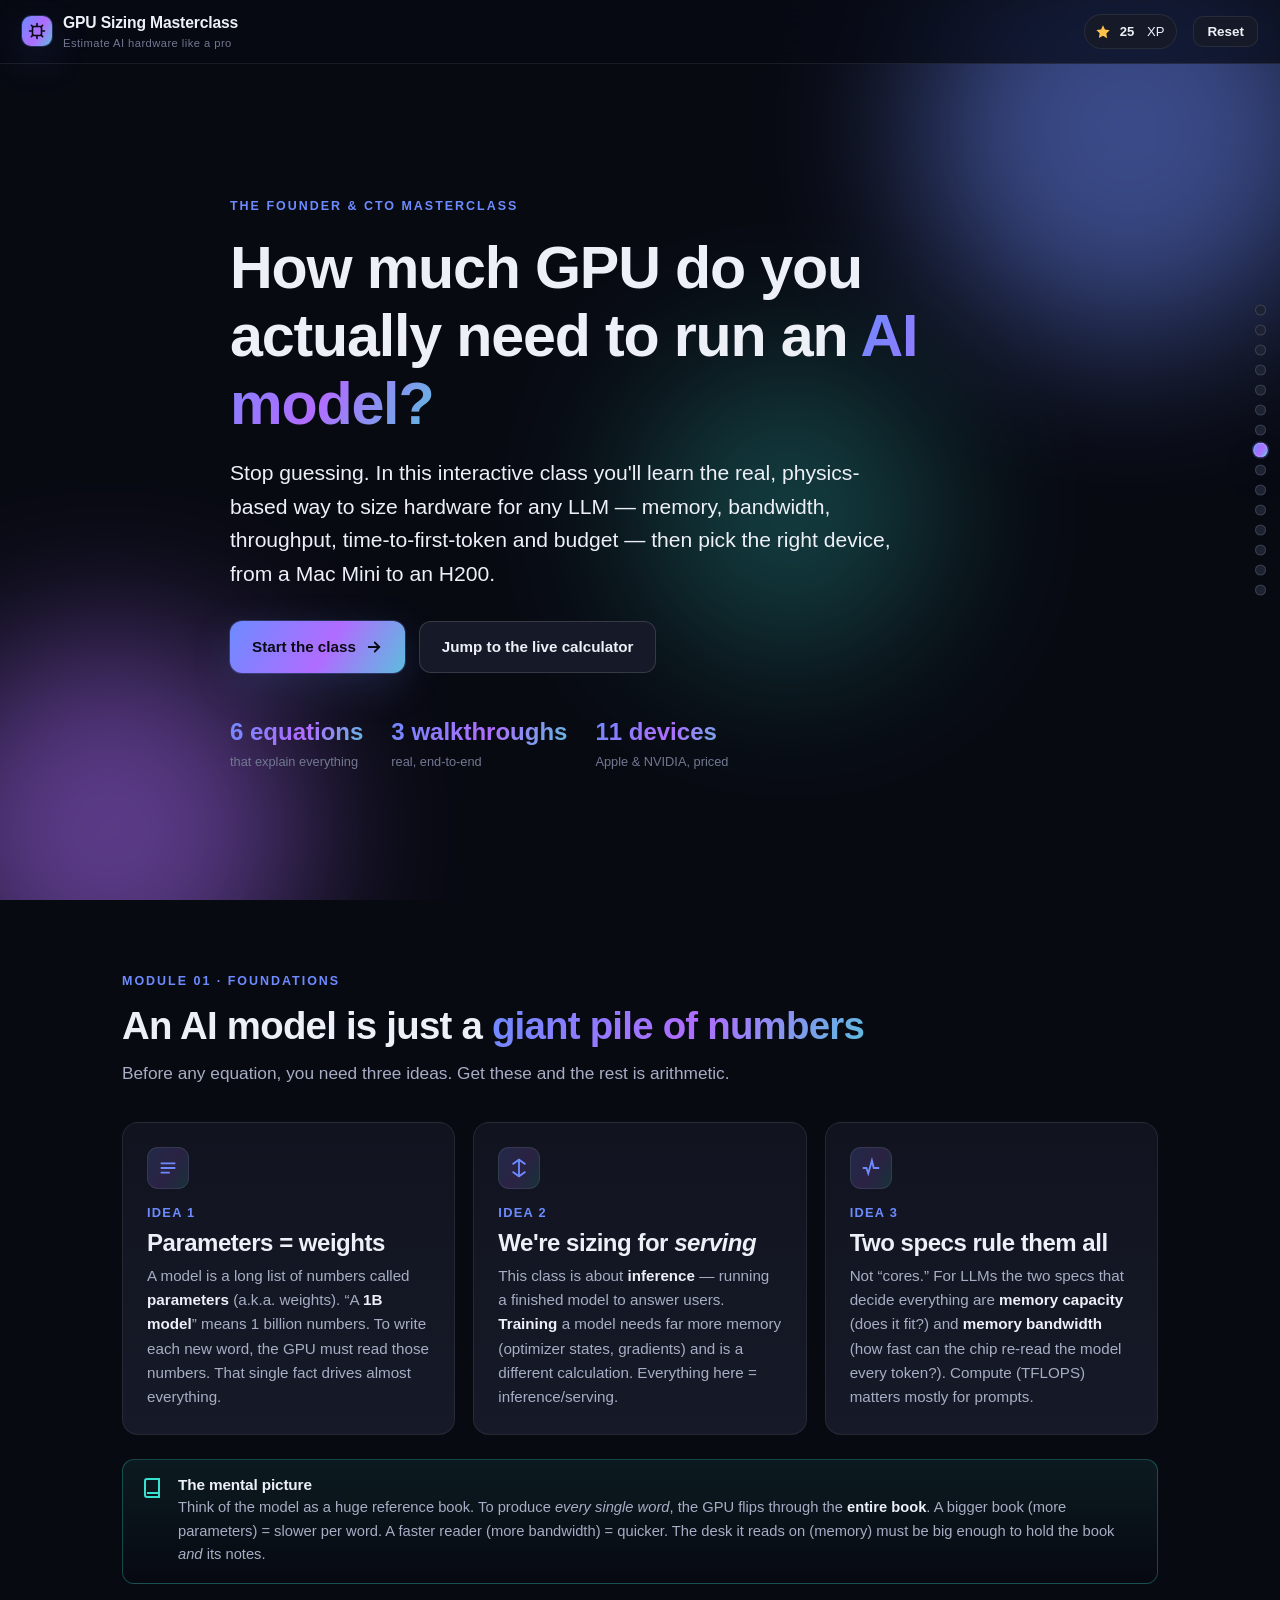
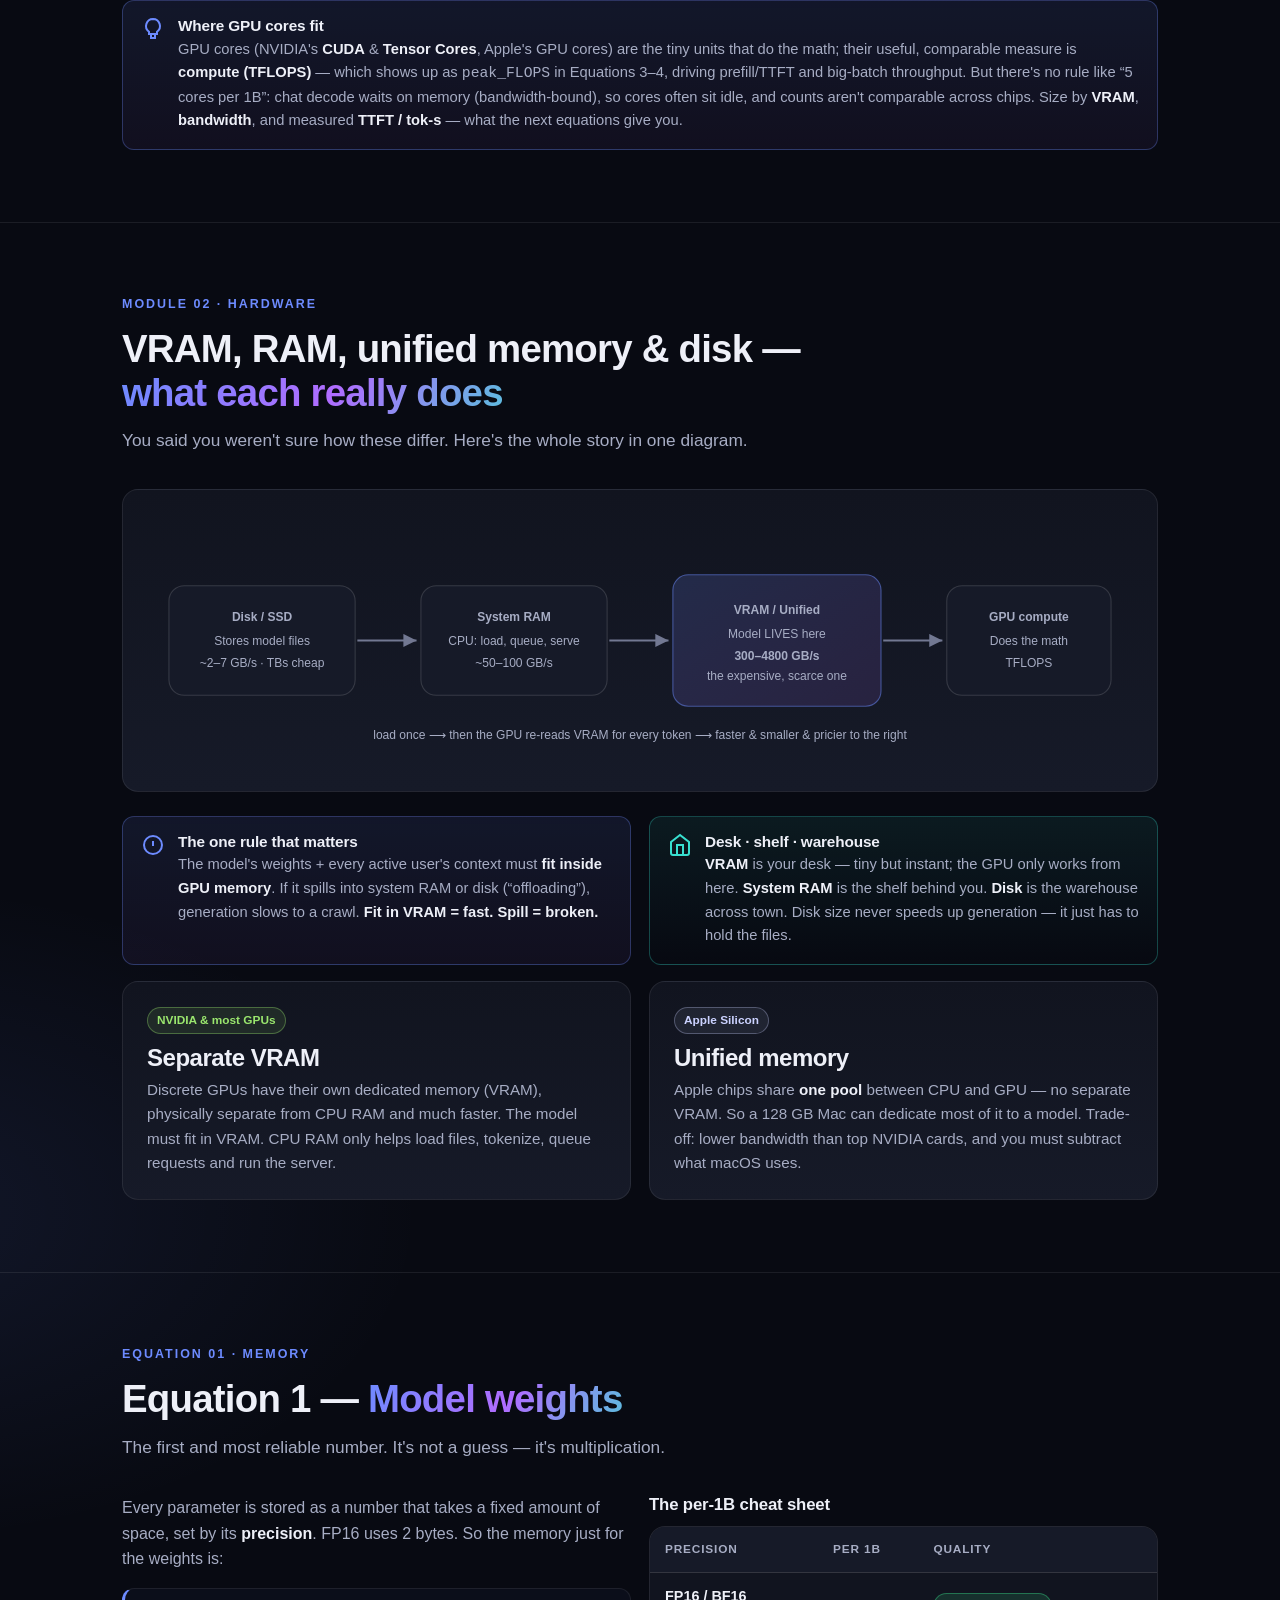
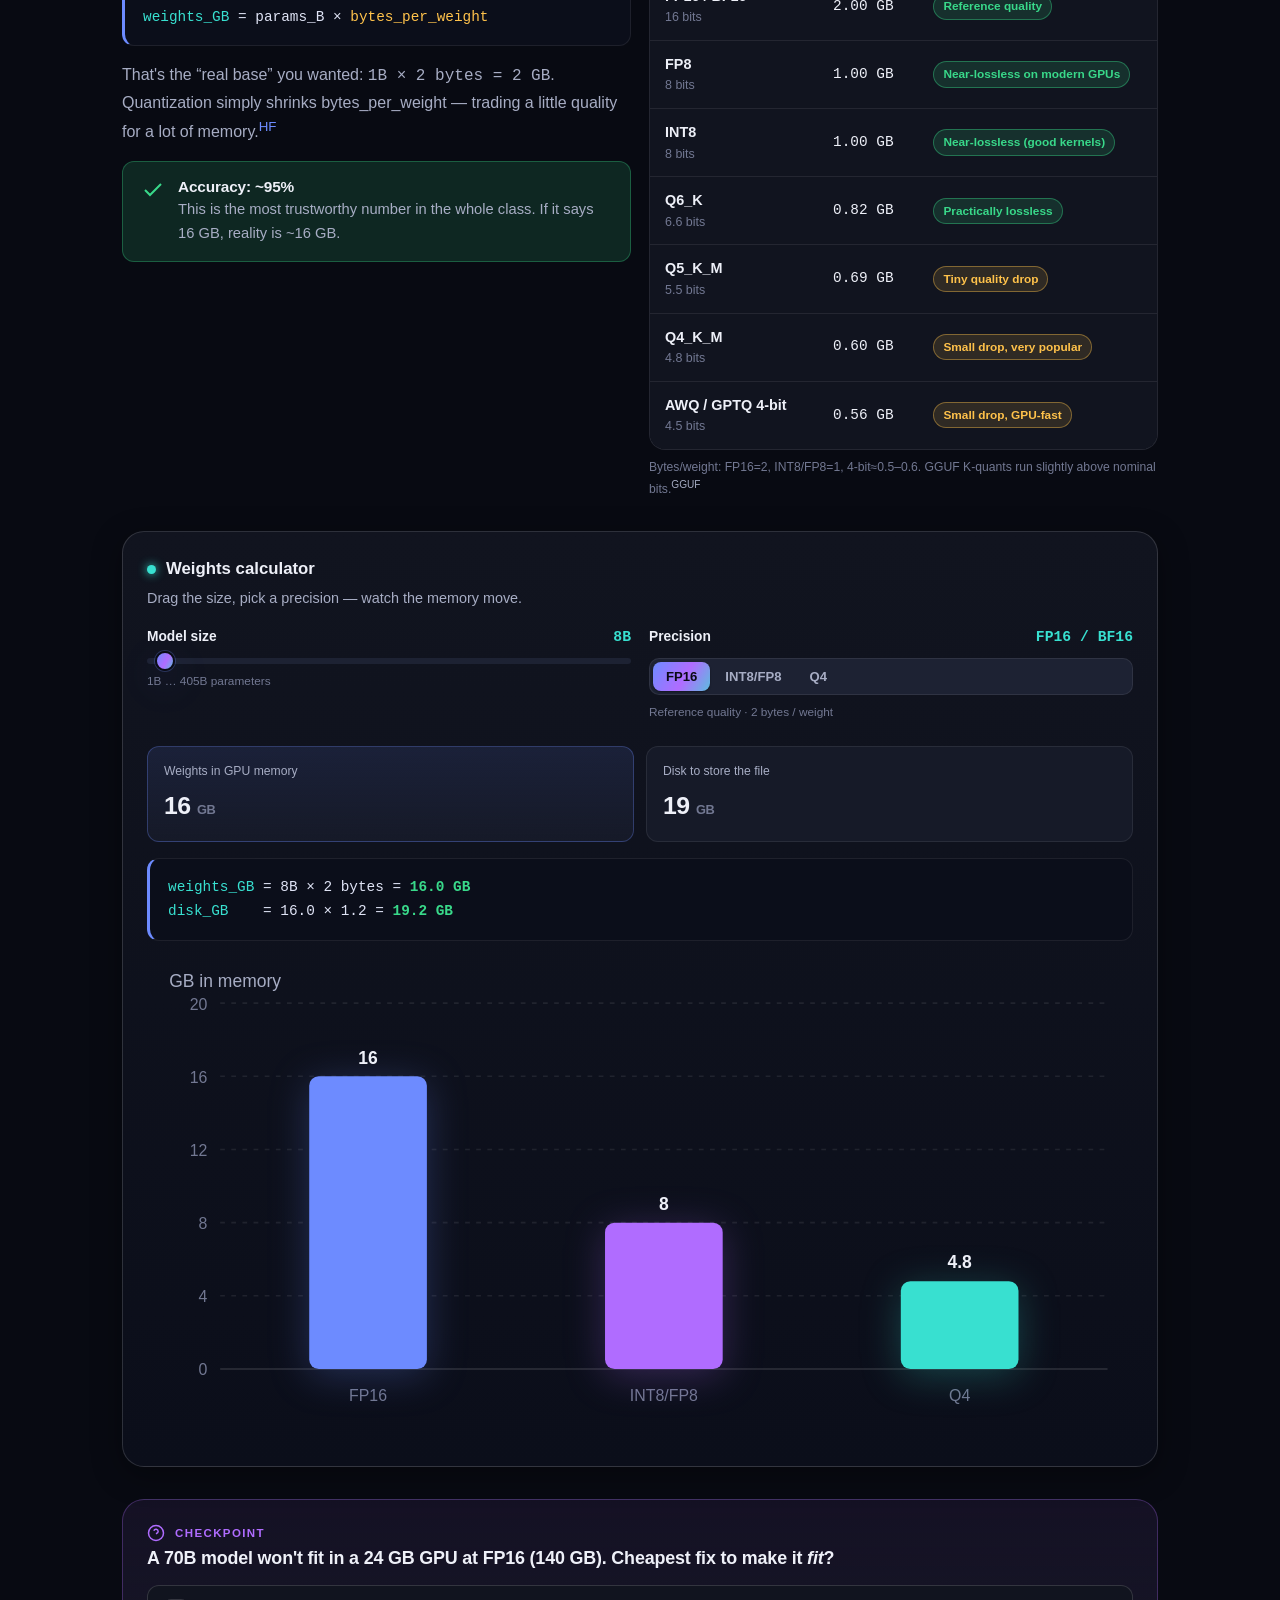
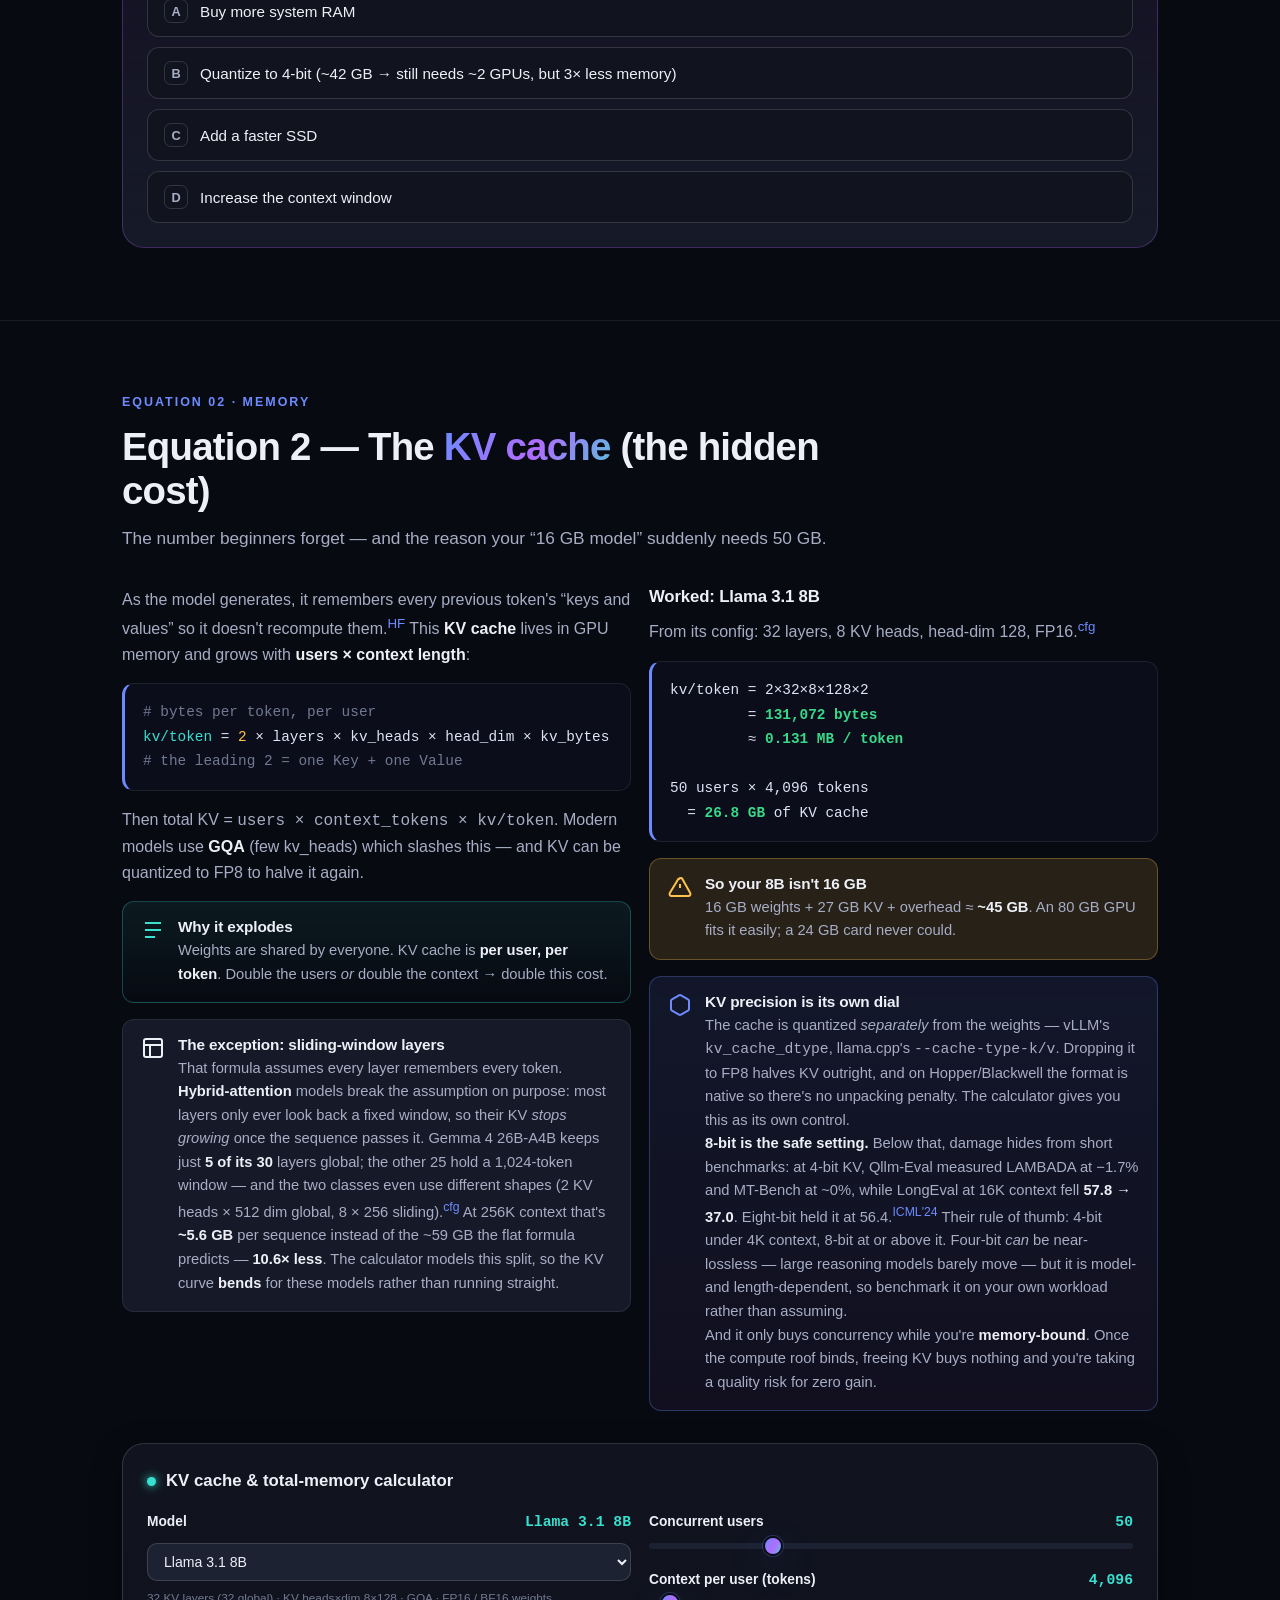
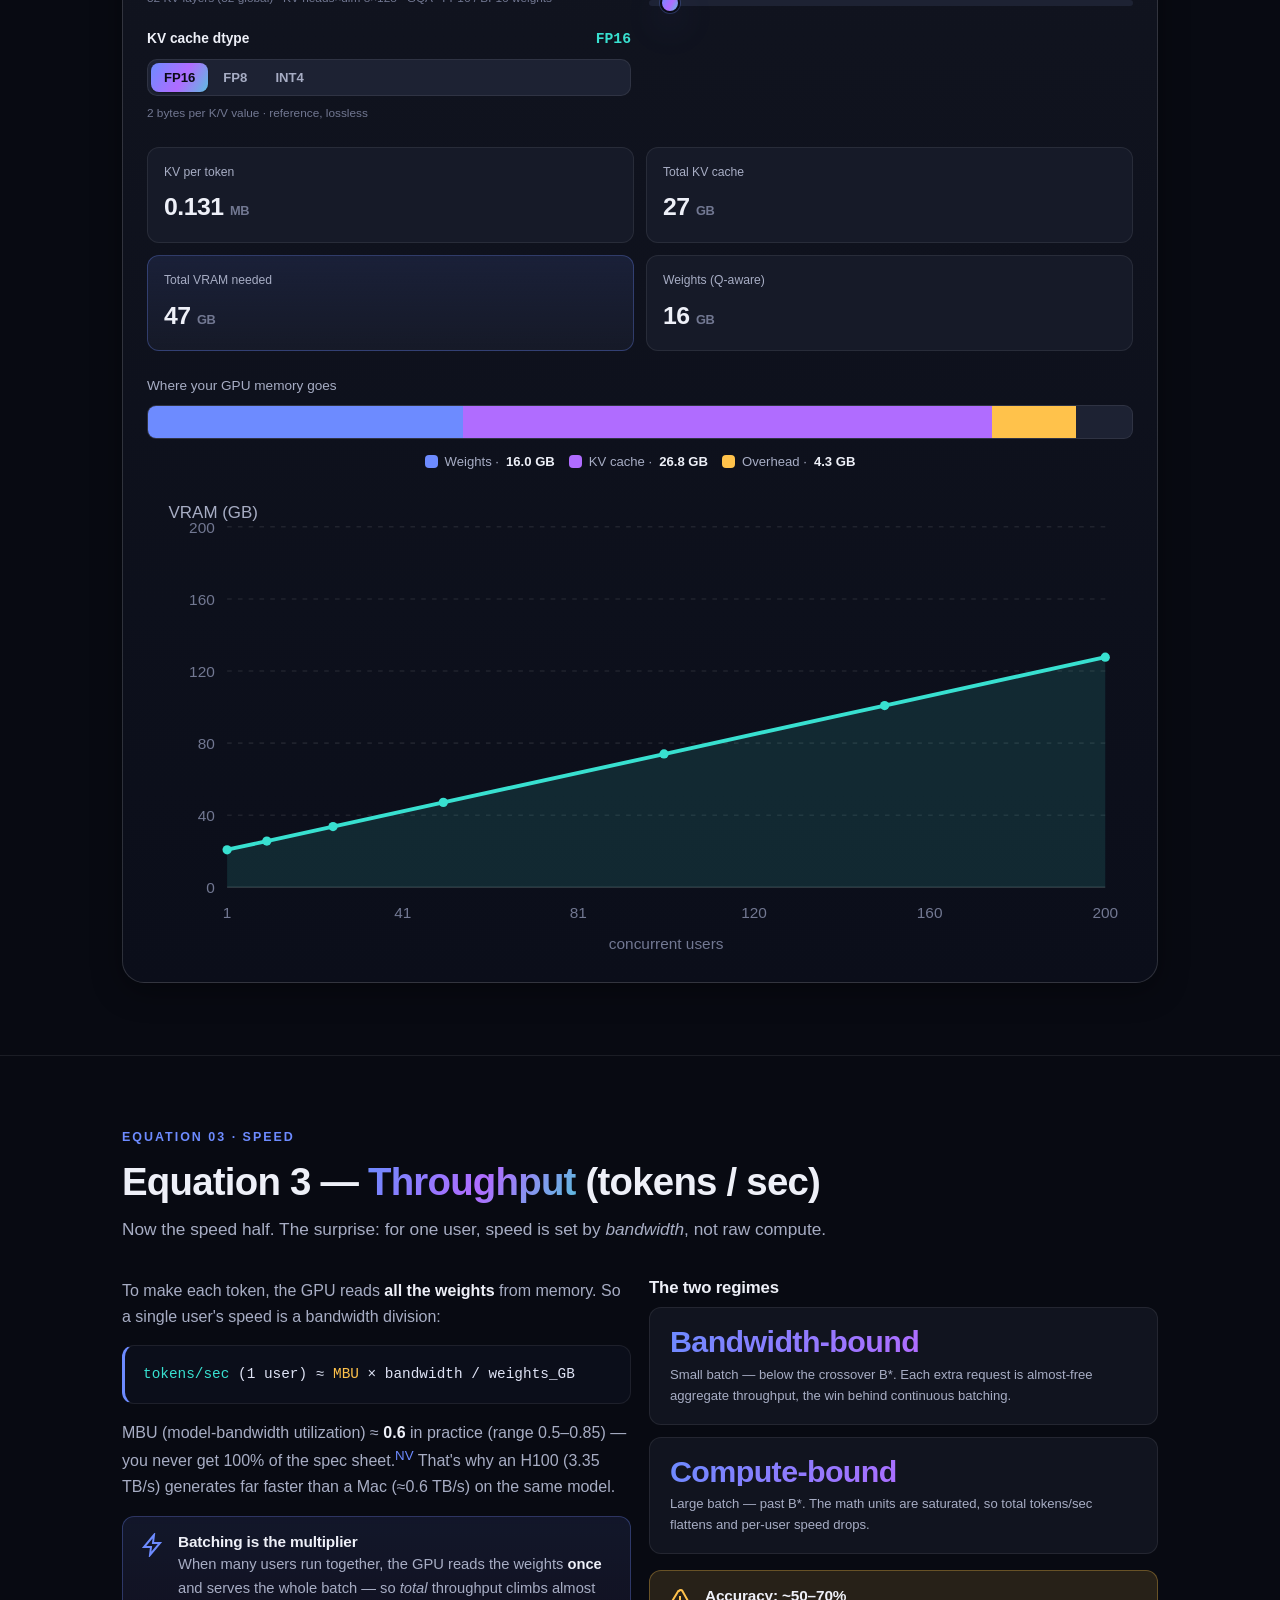
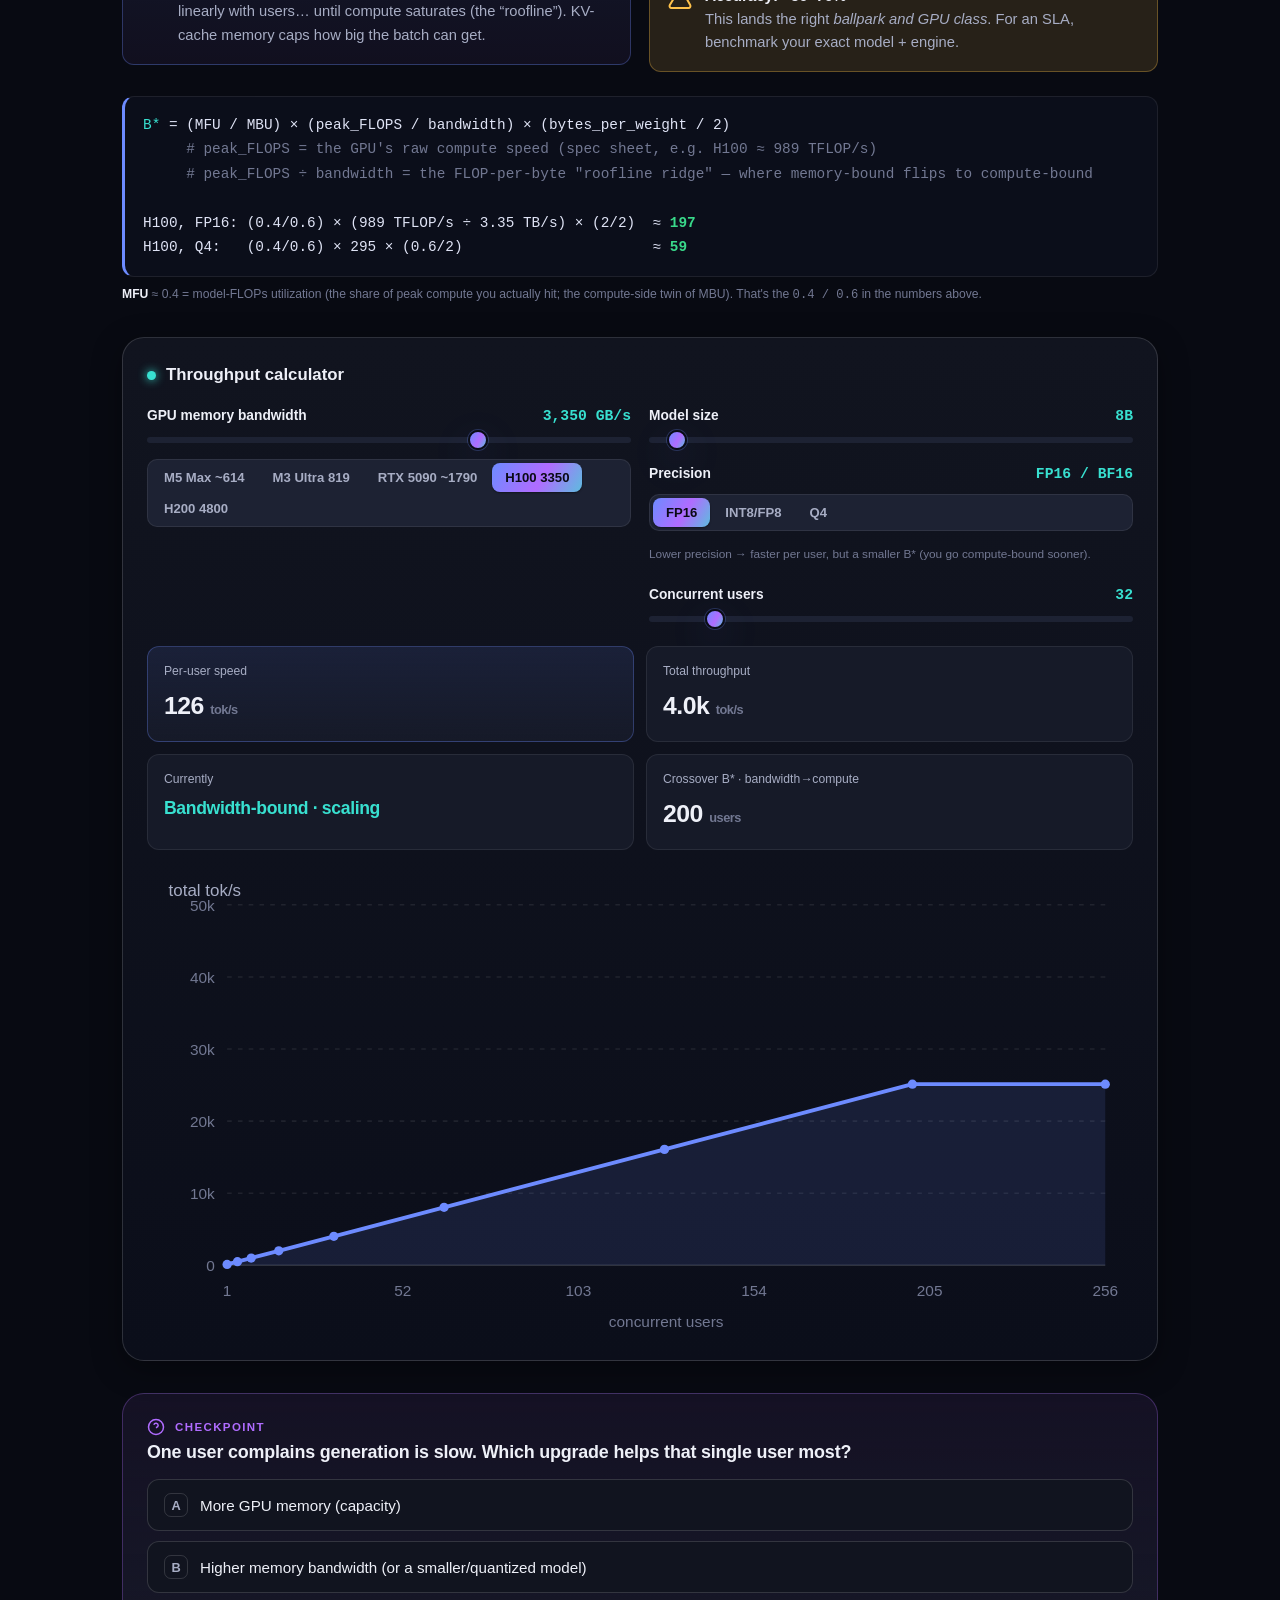
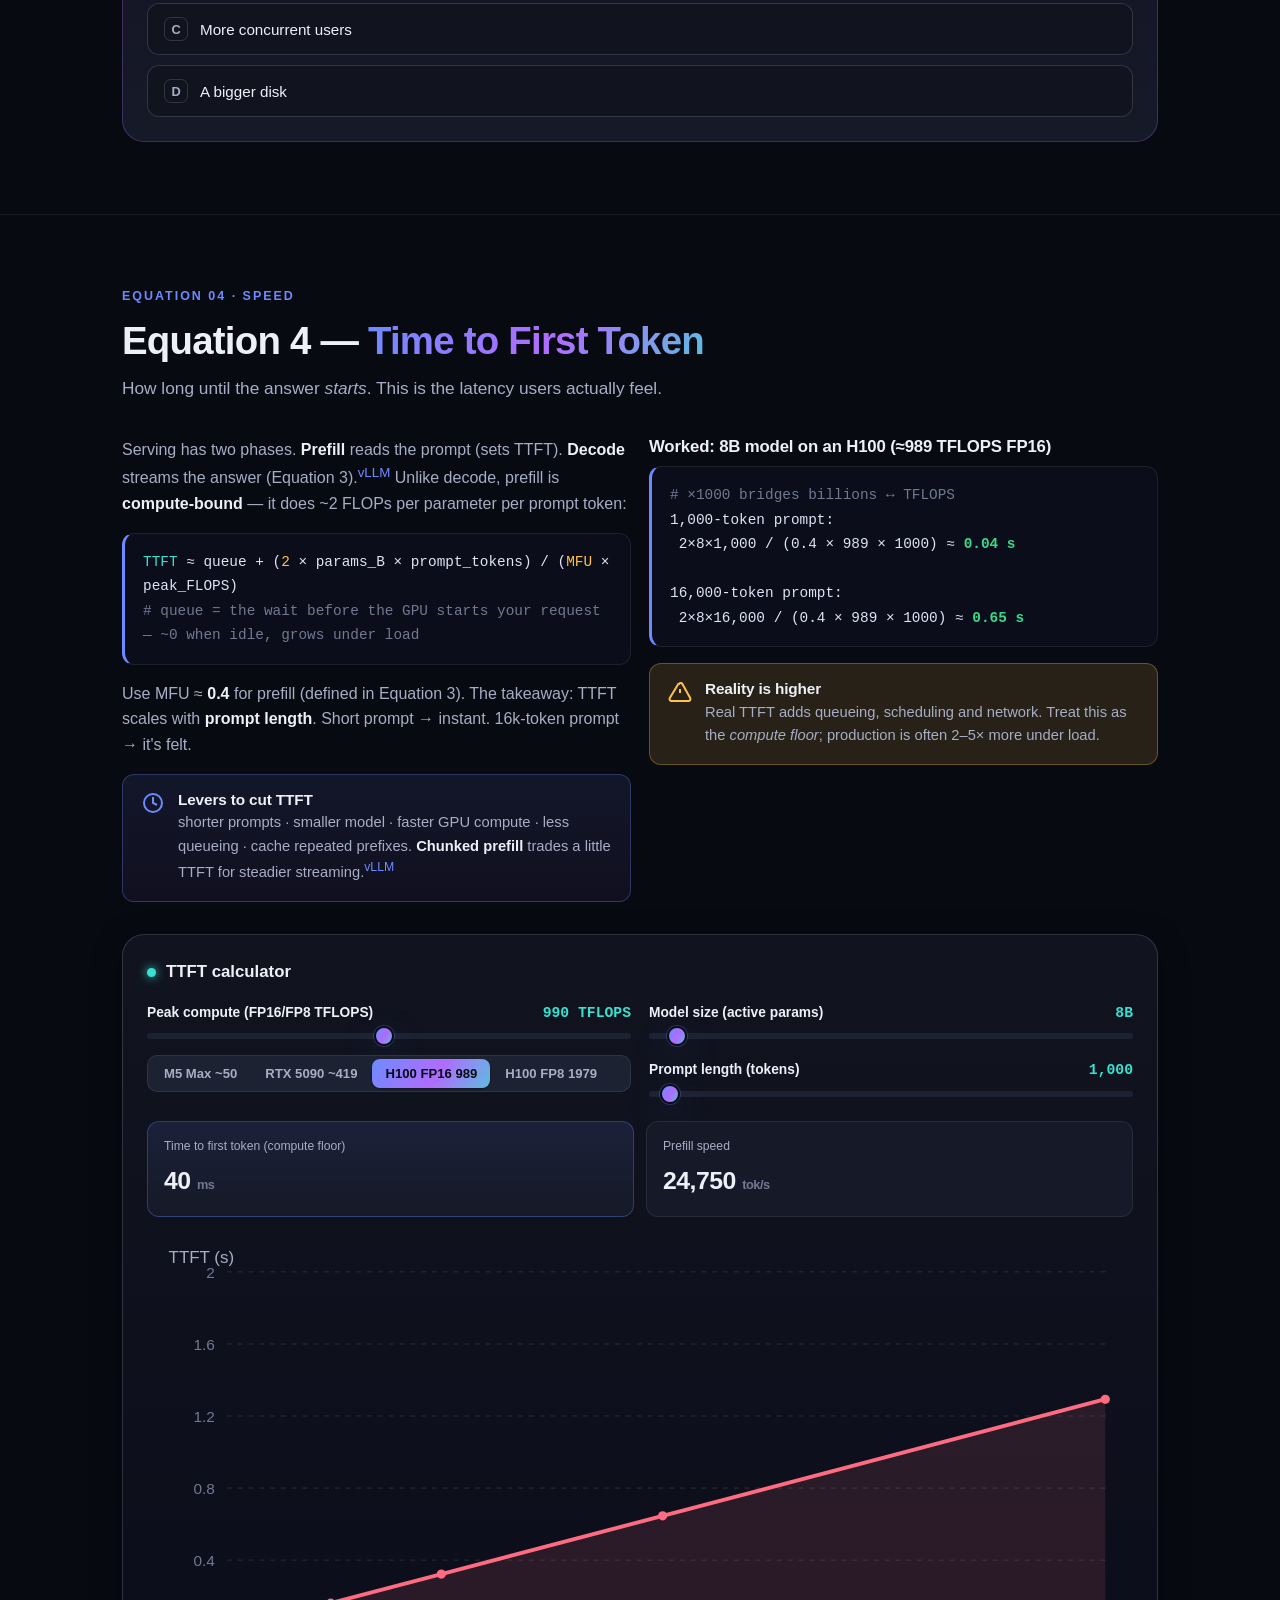
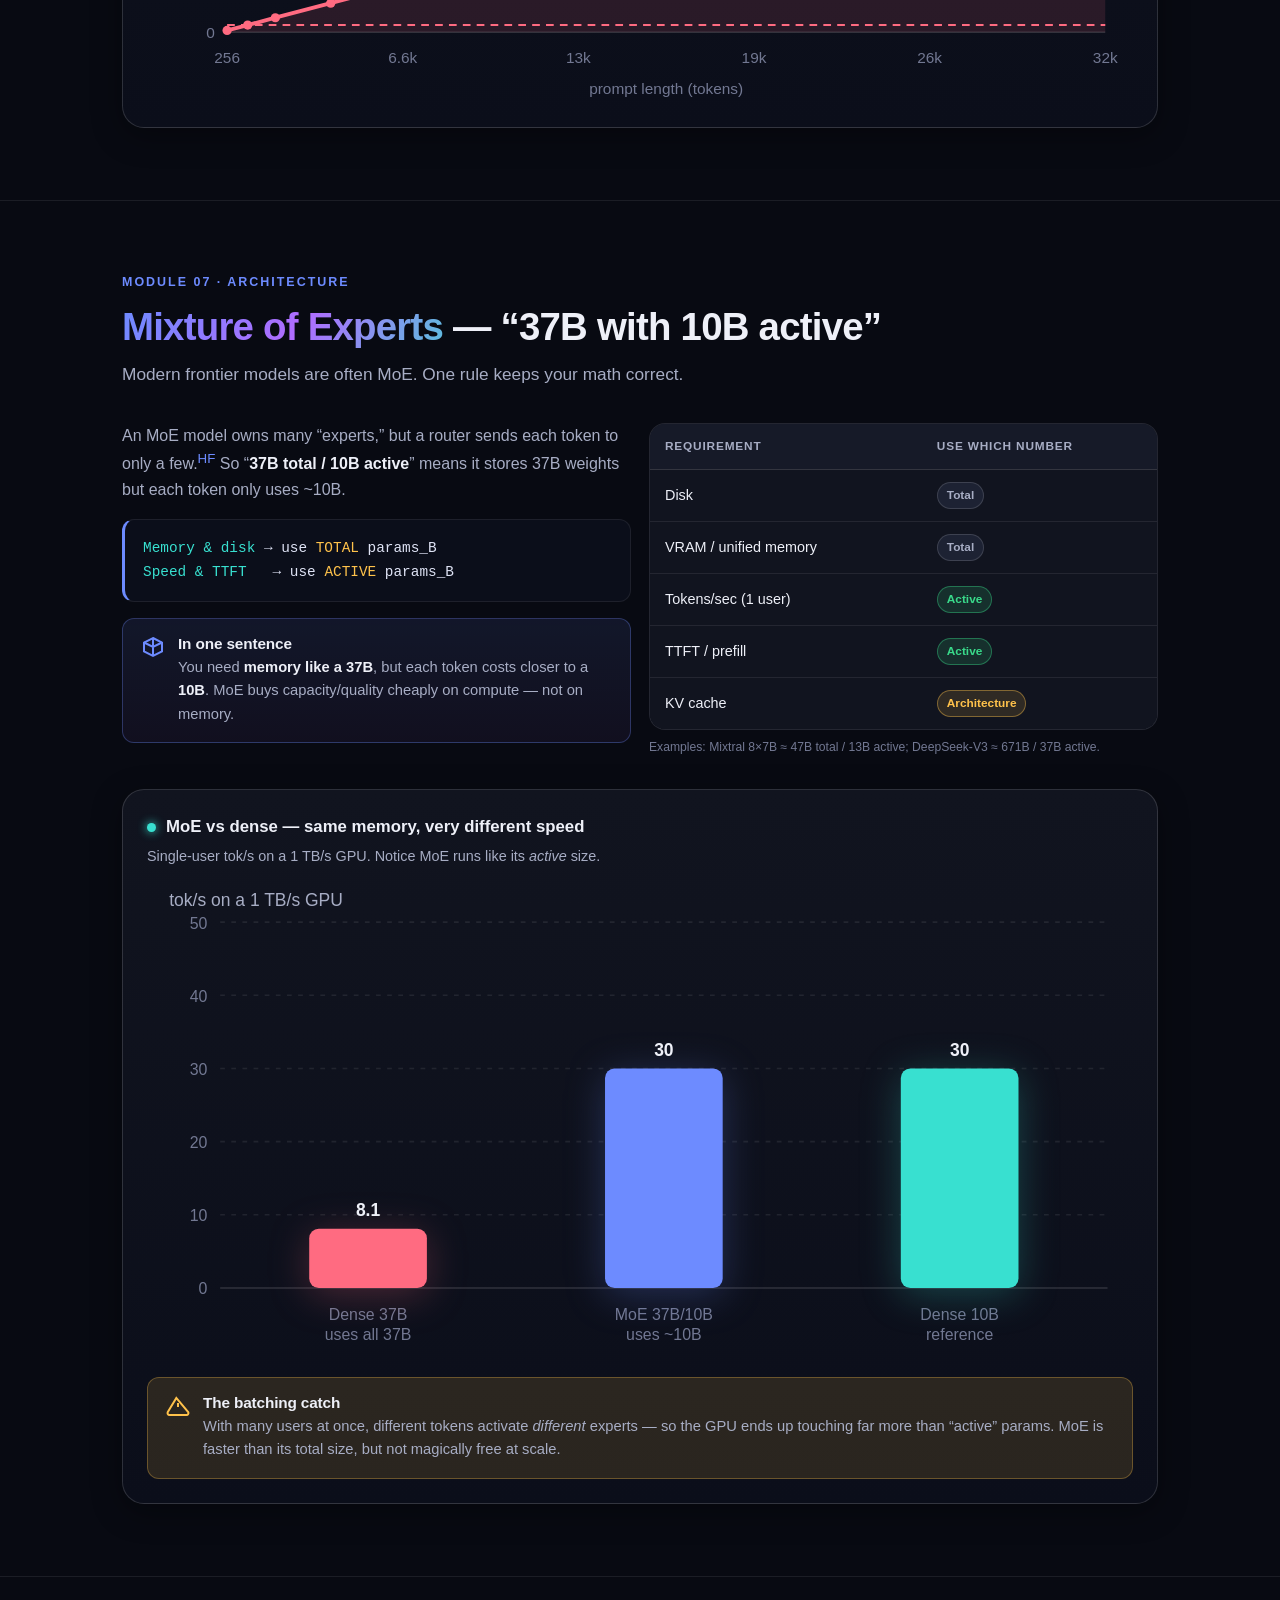
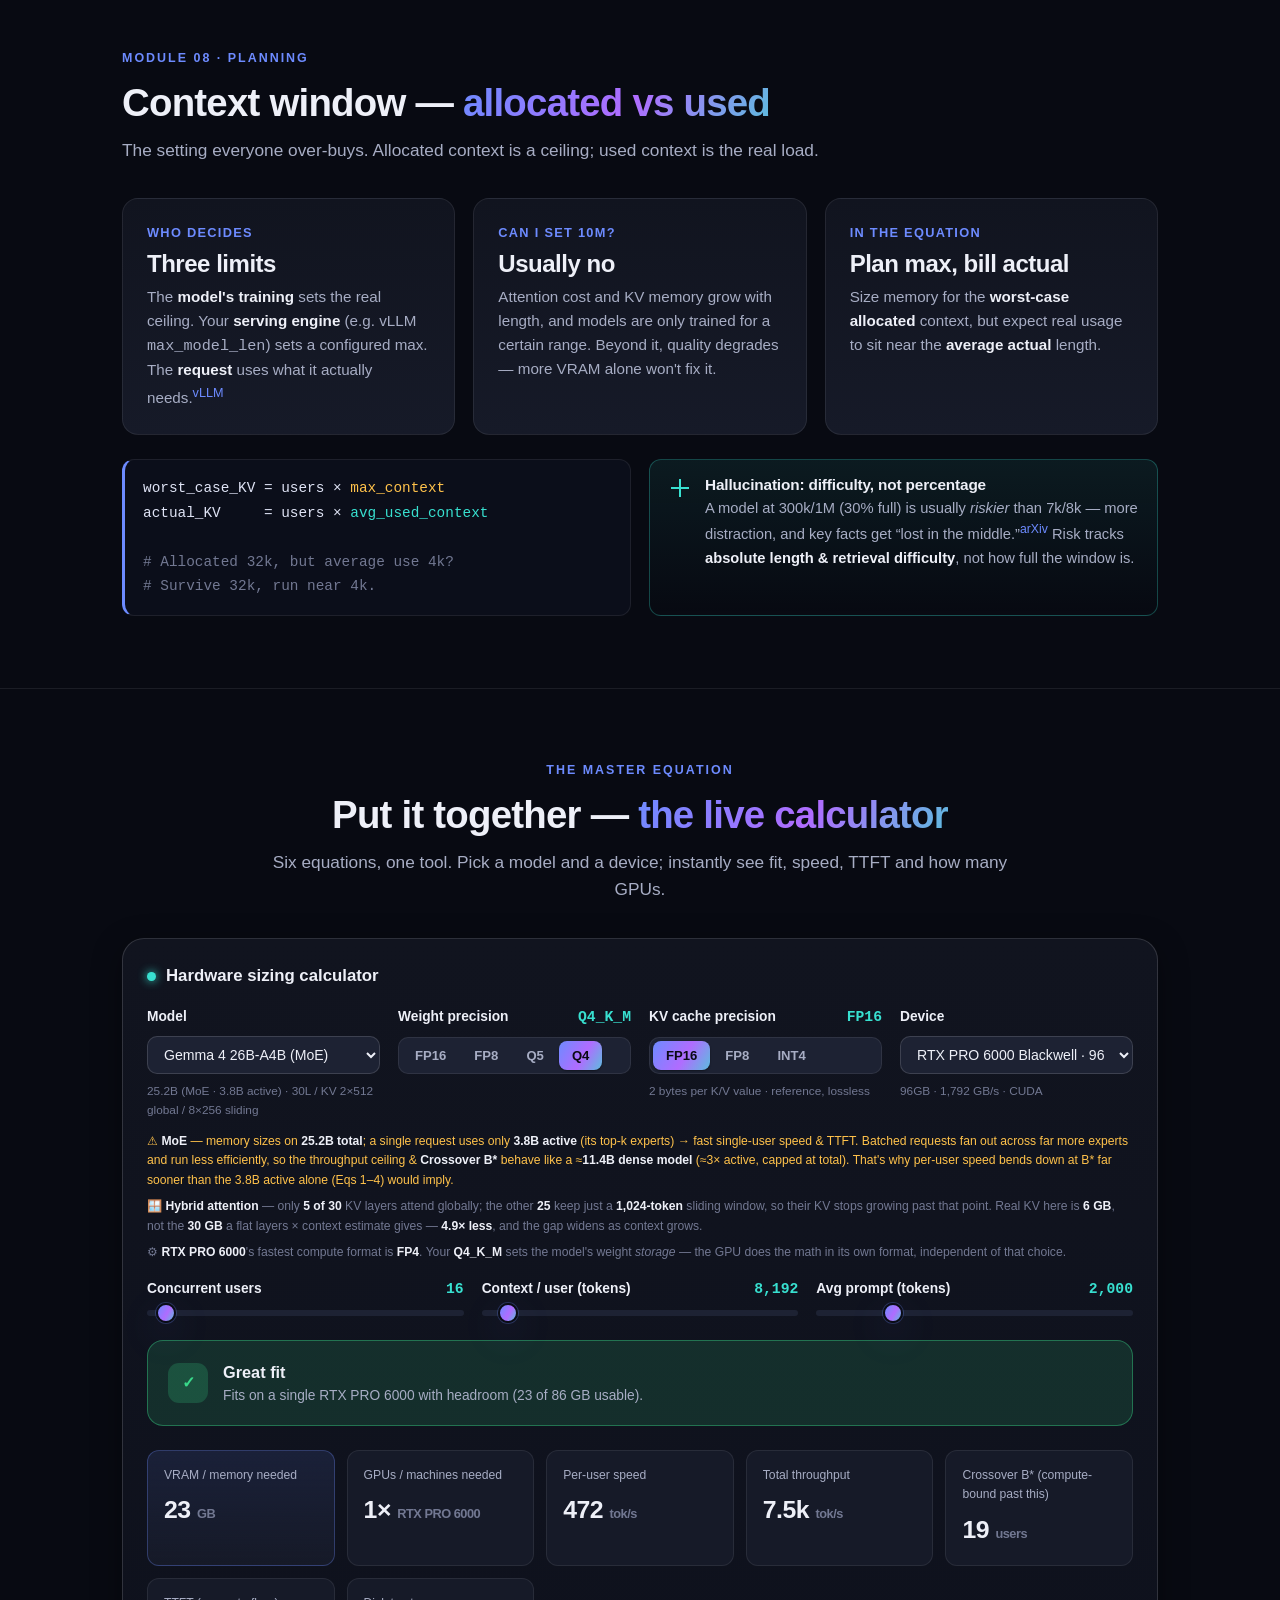
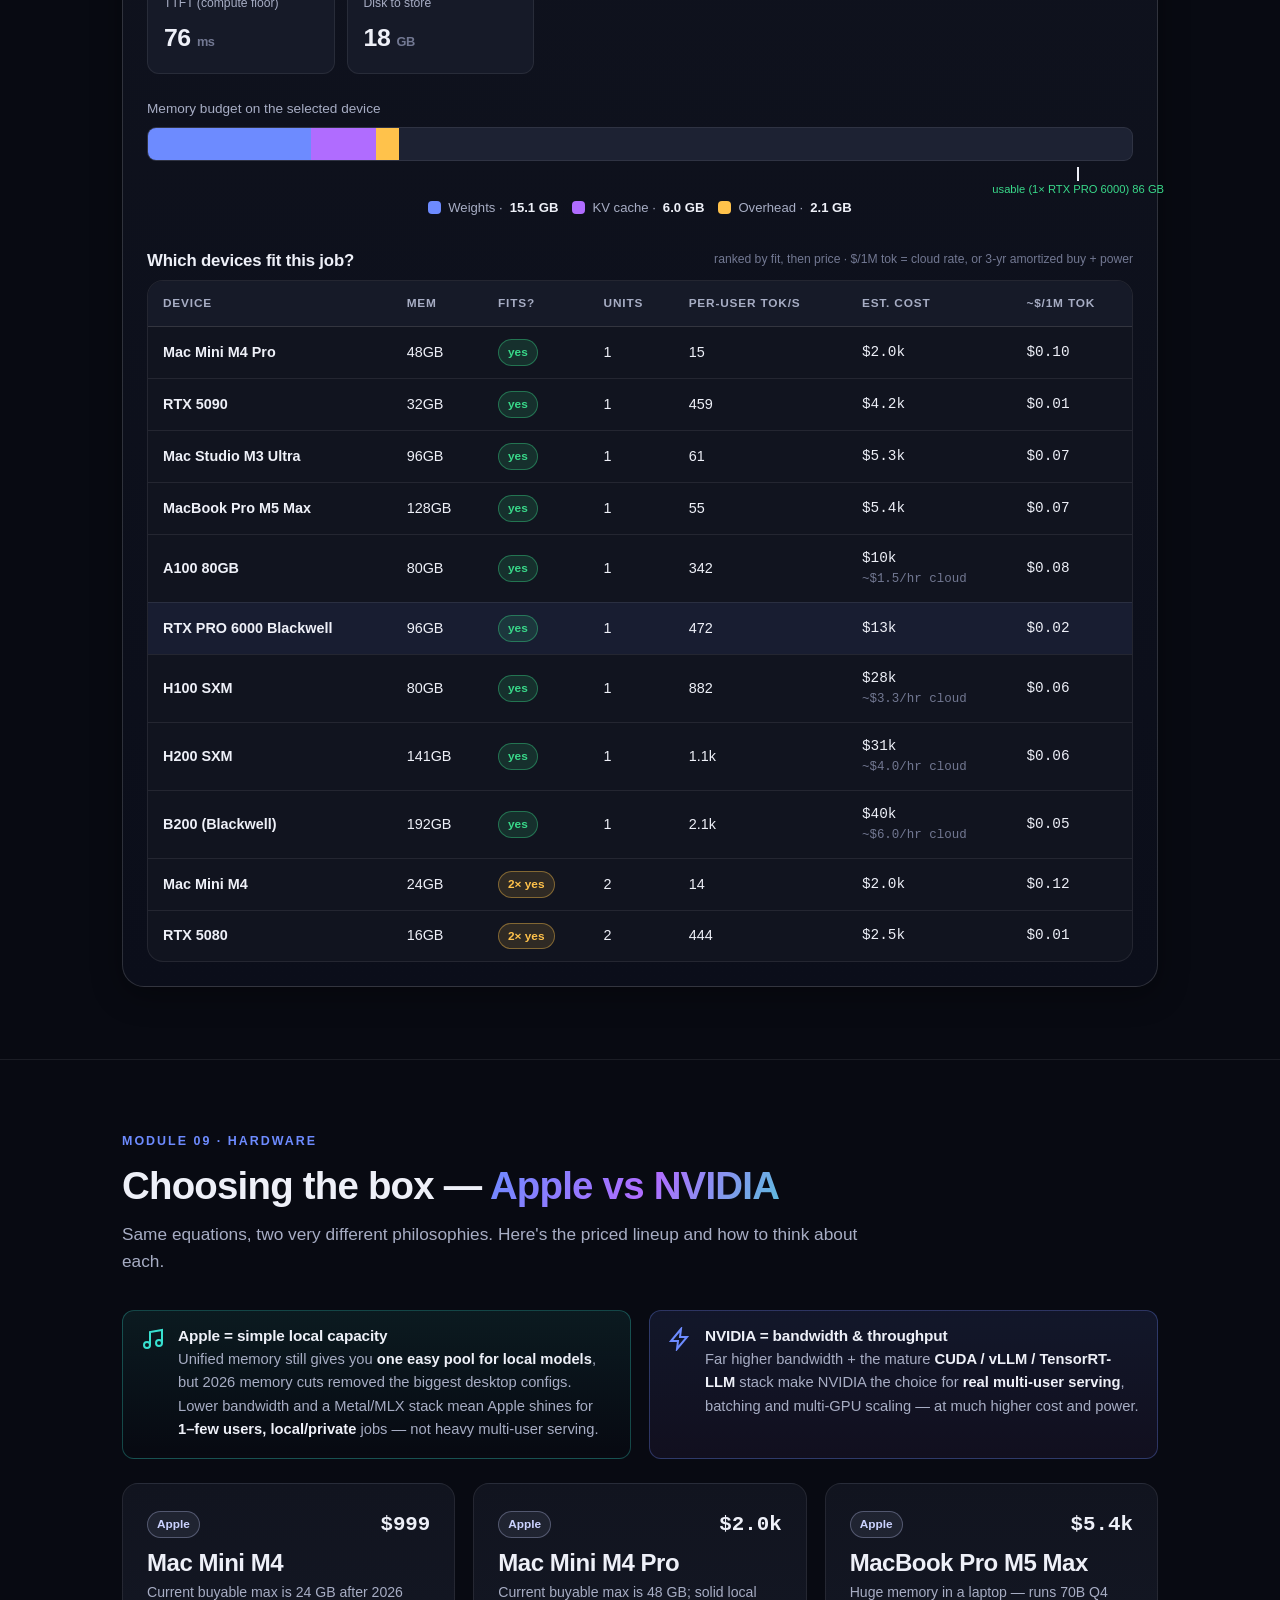
==== commit 70cc839a: "Ground KV-precision guidance in measured benchmarks The "test at your context length" warning was di" ====
--- a/index.html
+++ b/index.html
@@ -285,7 +285,9 @@
         </div>
         <div class="callout key mt16">
           <svg class="cic" viewBox="0 0 24 24" fill="none" stroke="currentColor" stroke-width="2"><path d="M21 16V8a2 2 0 00-1-1.7l-7-4a2 2 0 00-2 0l-7 4A2 2 0 003 8v8a2 2 0 001 1.7l7 4a2 2 0 002 0l7-4A2 2 0 0021 16z"/></svg>
-          <div><h4>KV precision is its own dial</h4><p>The cache is quantized <em>separately</em> from the weights — vLLM's <span class="mono">kv_cache_dtype</span>, llama.cpp's <span class="mono">--cache-type-k/v</span>. Dropping it to FP8 halves KV outright, and on Hopper/Blackwell the format is native so there's no unpacking penalty. The calculator gives you this as its own control. Two cautions: quantization hurts <strong>long-context retrieval</strong> before it dents short-task scores, so test on <em>your</em> context lengths; and it only buys concurrency while you're <strong>memory-bound</strong> — once the compute roof binds, freeing KV buys nothing and you're taking a quality risk for zero gain.</p></div>
+          <div><h4>KV precision is its own dial</h4><p>The cache is quantized <em>separately</em> from the weights — vLLM's <span class="mono">kv_cache_dtype</span>, llama.cpp's <span class="mono">--cache-type-k/v</span>. Dropping it to FP8 halves KV outright, and on Hopper/Blackwell the format is native so there's no unpacking penalty. The calculator gives you this as its own control.</p>
+          <p class="mt8"><strong>8-bit is the safe setting.</strong> Below that, damage hides from short benchmarks: at 4-bit KV, Qllm-Eval measured LAMBADA at −1.7% and MT-Bench at ~0%, while LongEval at 16K context fell <strong>57.8 → 37.0</strong>. Eight-bit held it at 56.4.<sup><a class="cite" href="https://arxiv.org/abs/2402.18158" target="_blank" rel="noopener">ICML'24</a></sup> Their rule of thumb: 4-bit under 4K context, 8-bit at or above it. Four-bit <em>can</em> be near-lossless — large reasoning models barely move — but it is model- and length-dependent, so benchmark it on your own workload rather than assuming.</p>
+          <p class="mt8">And it only buys concurrency while you're <strong>memory-bound</strong>. Once the compute roof binds, freeing KV buys nothing and you're taking a quality risk for zero gain.</p></div>
         </div>
       </div>
     </div>
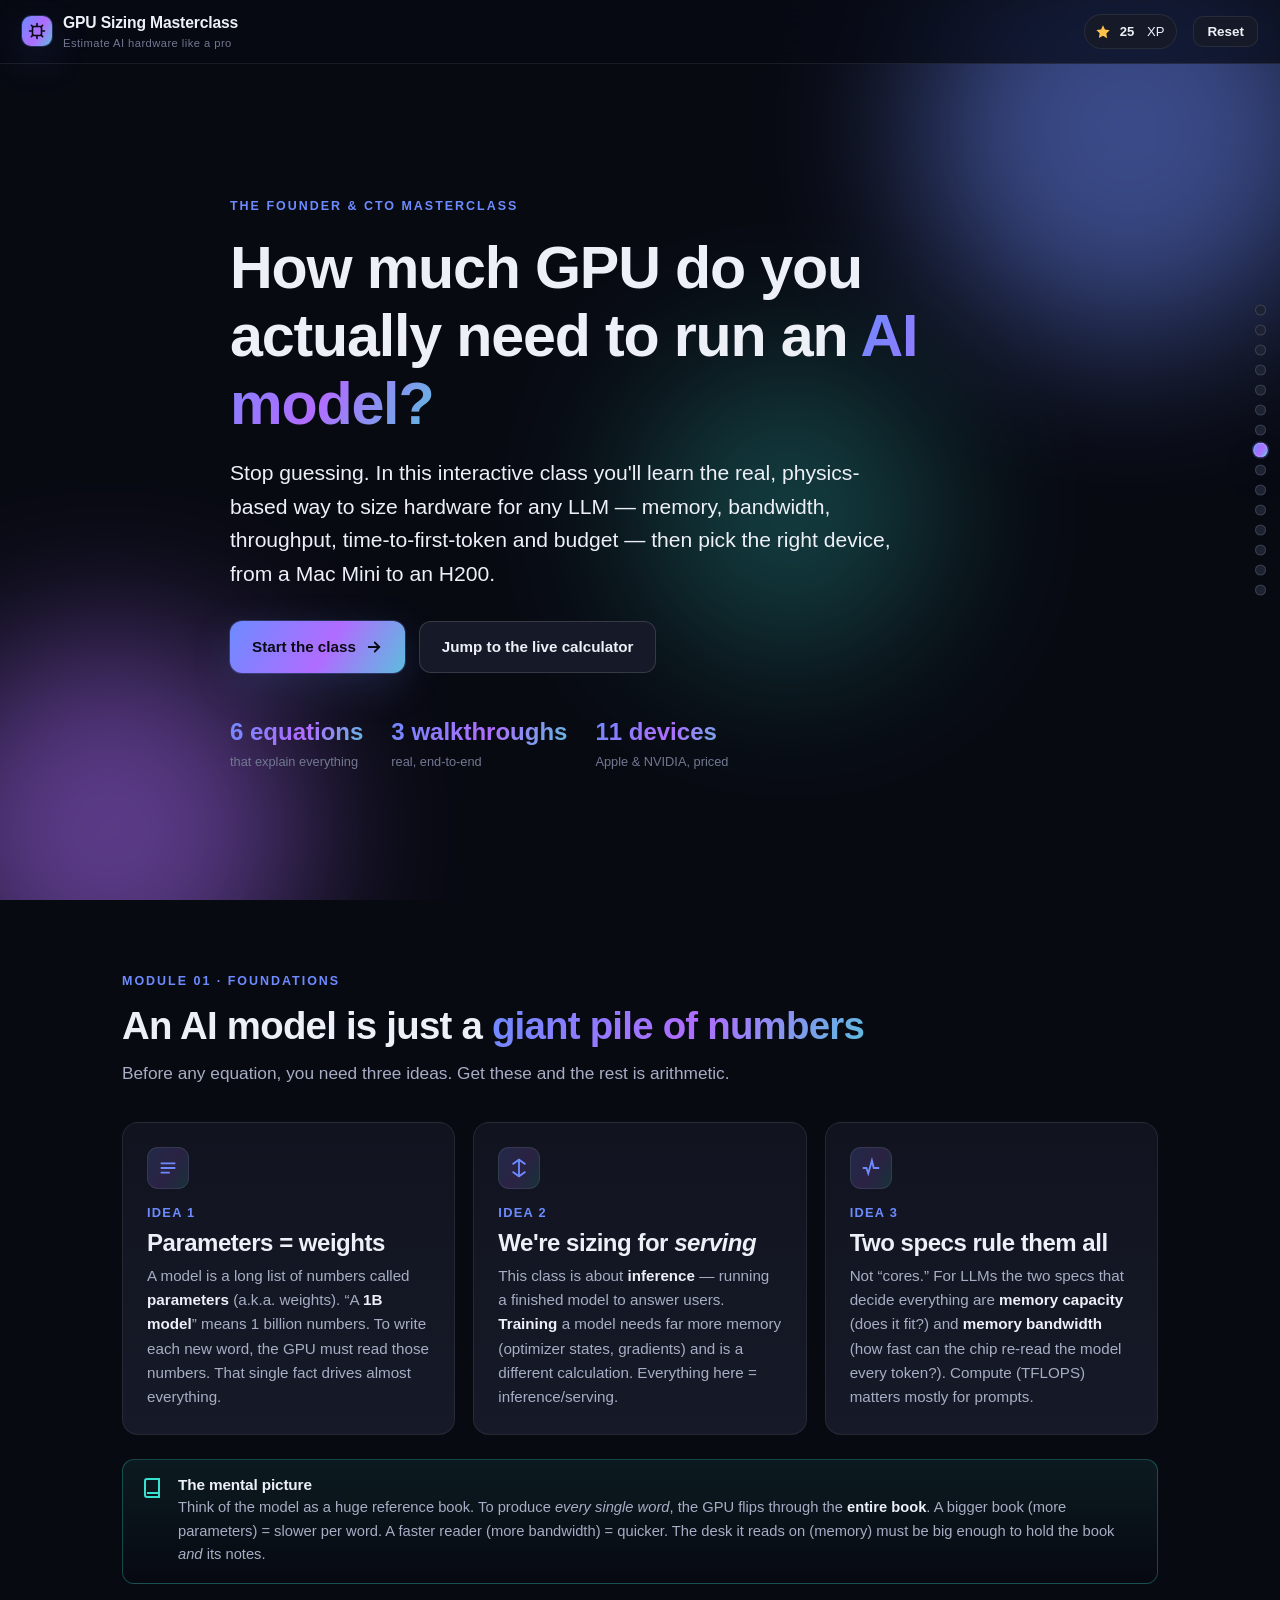
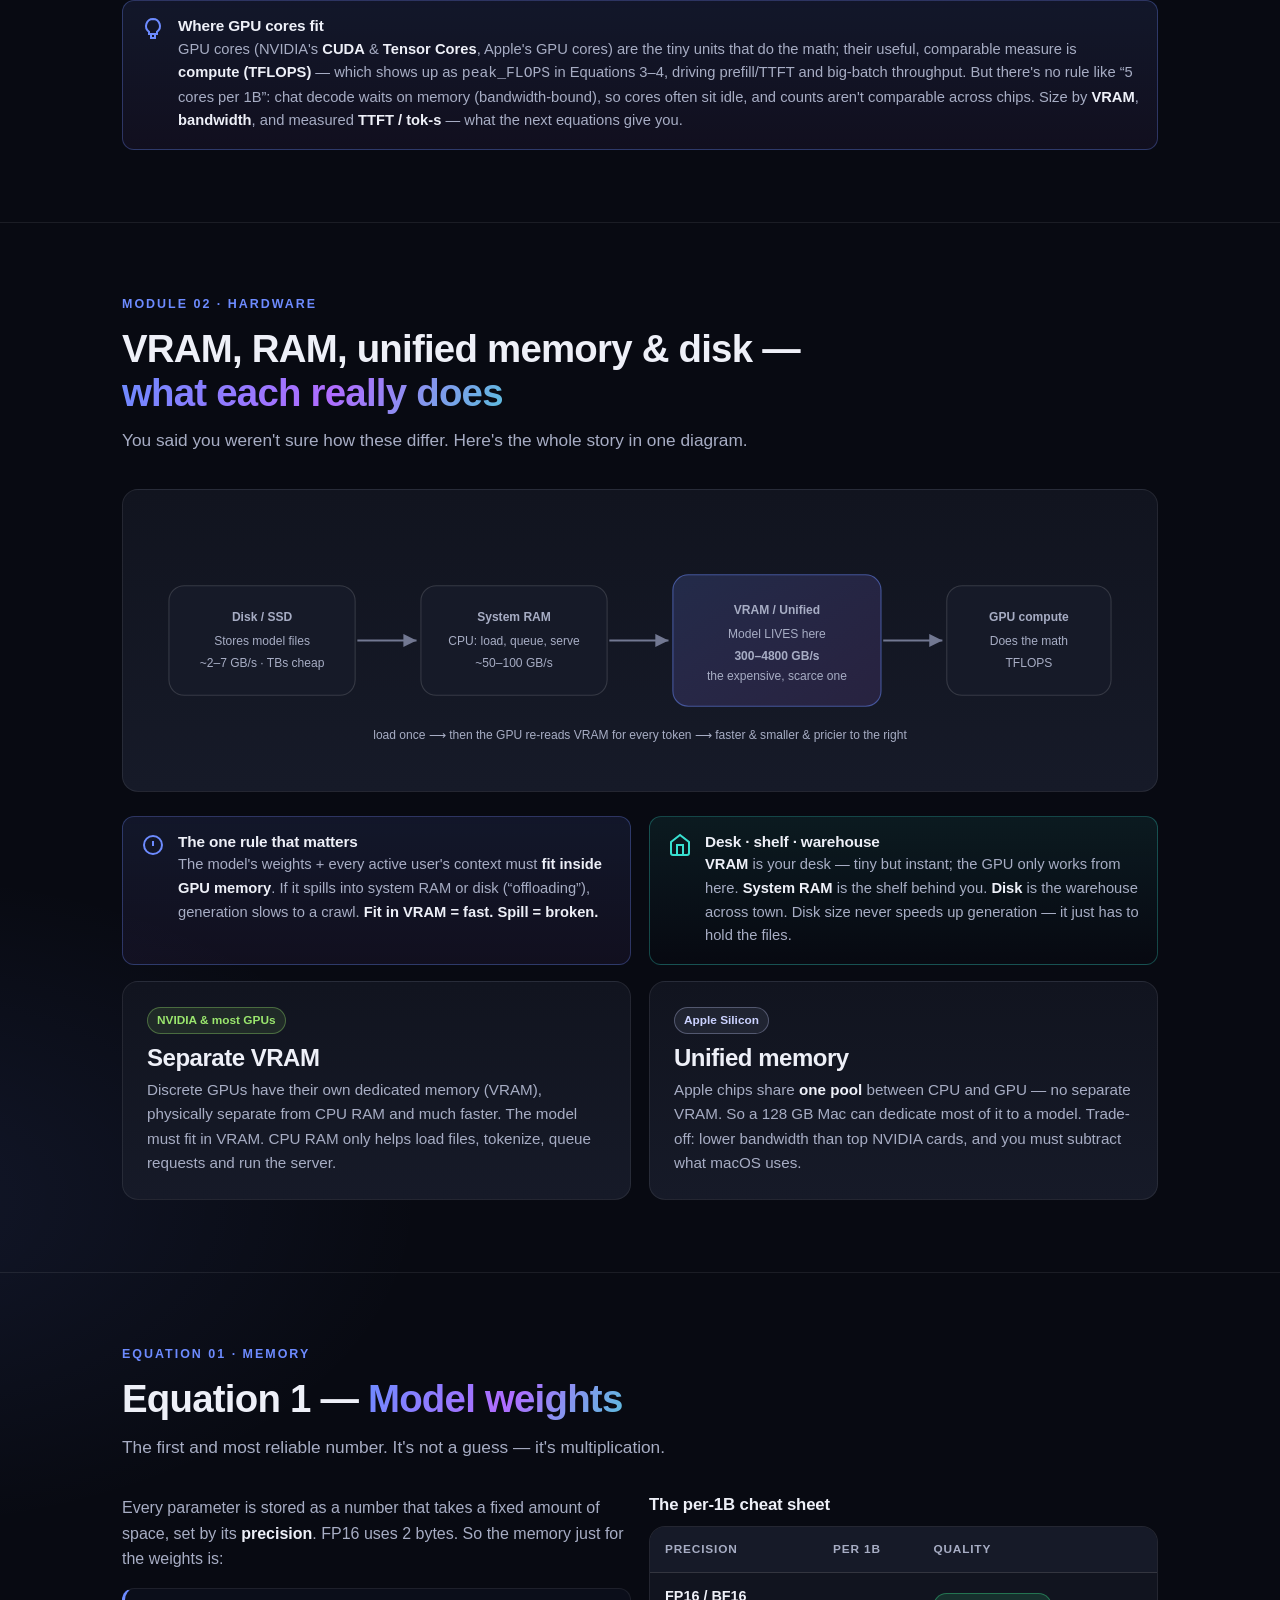
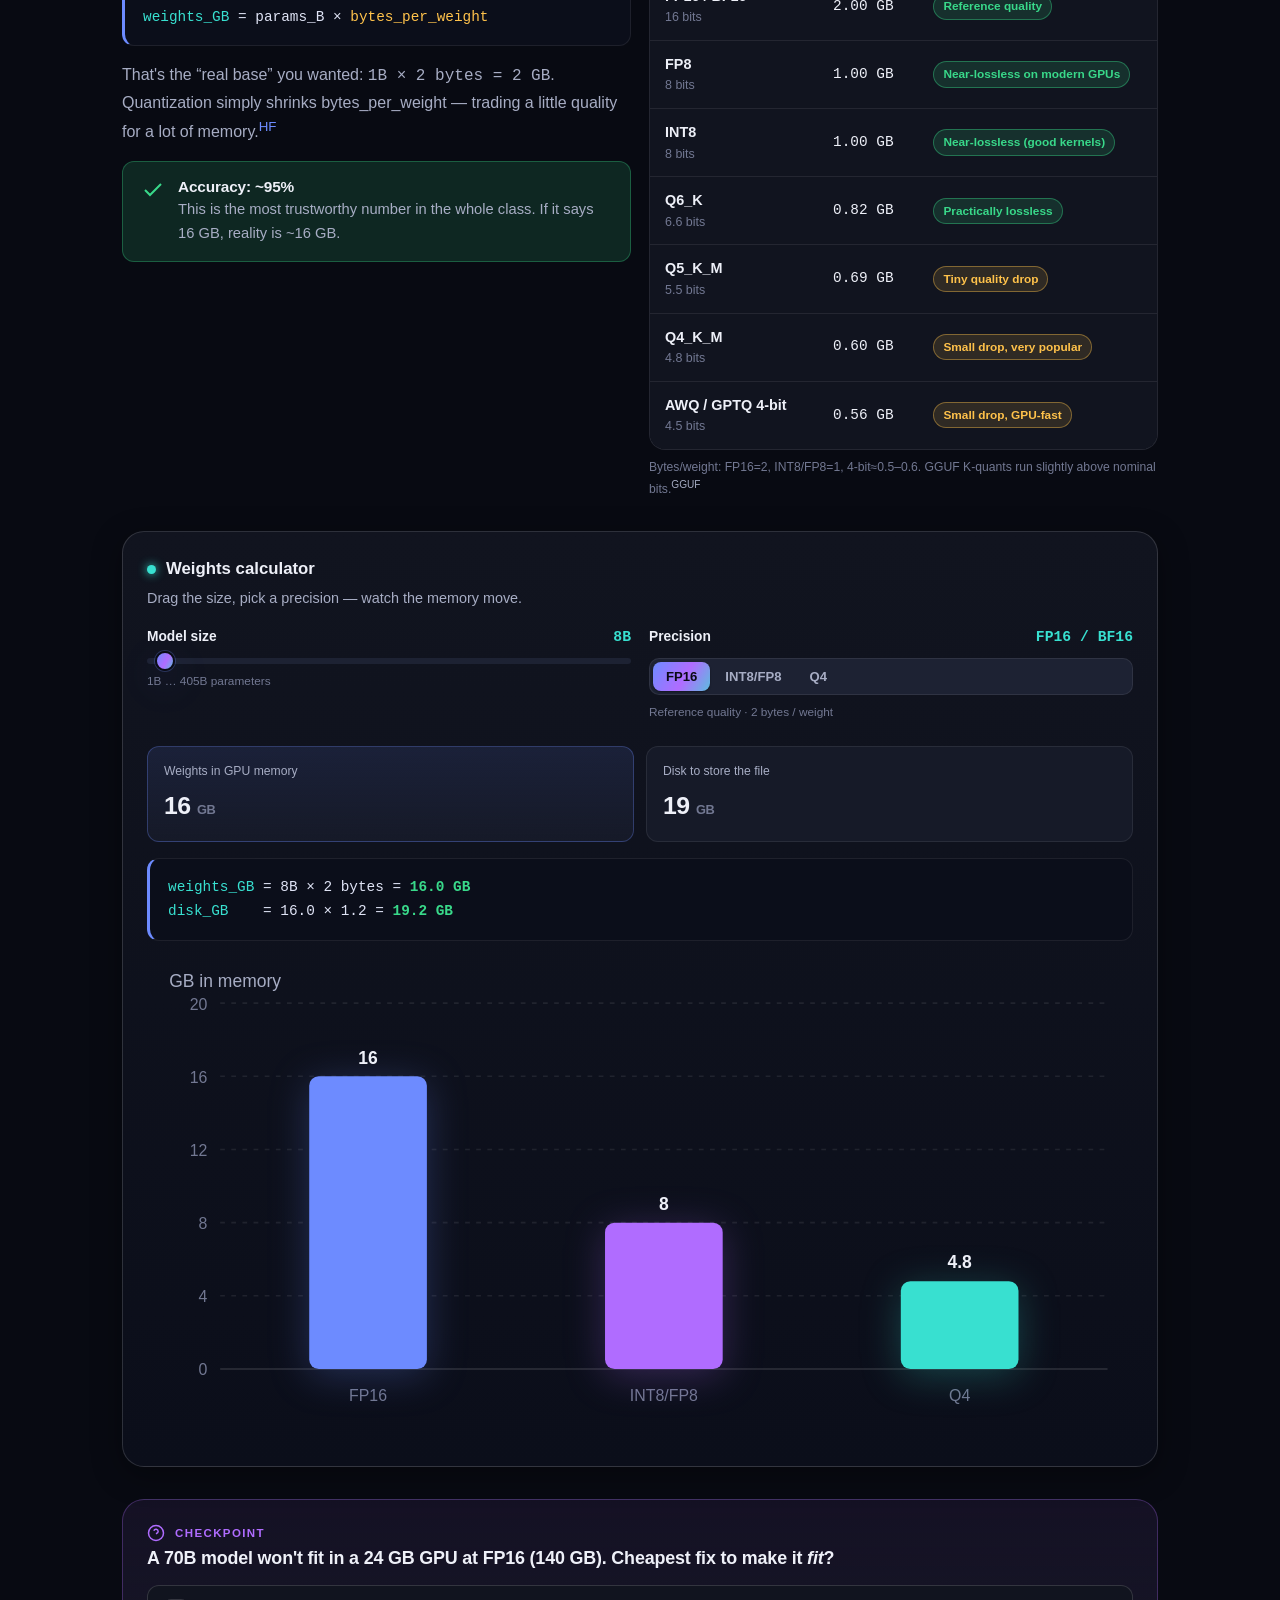
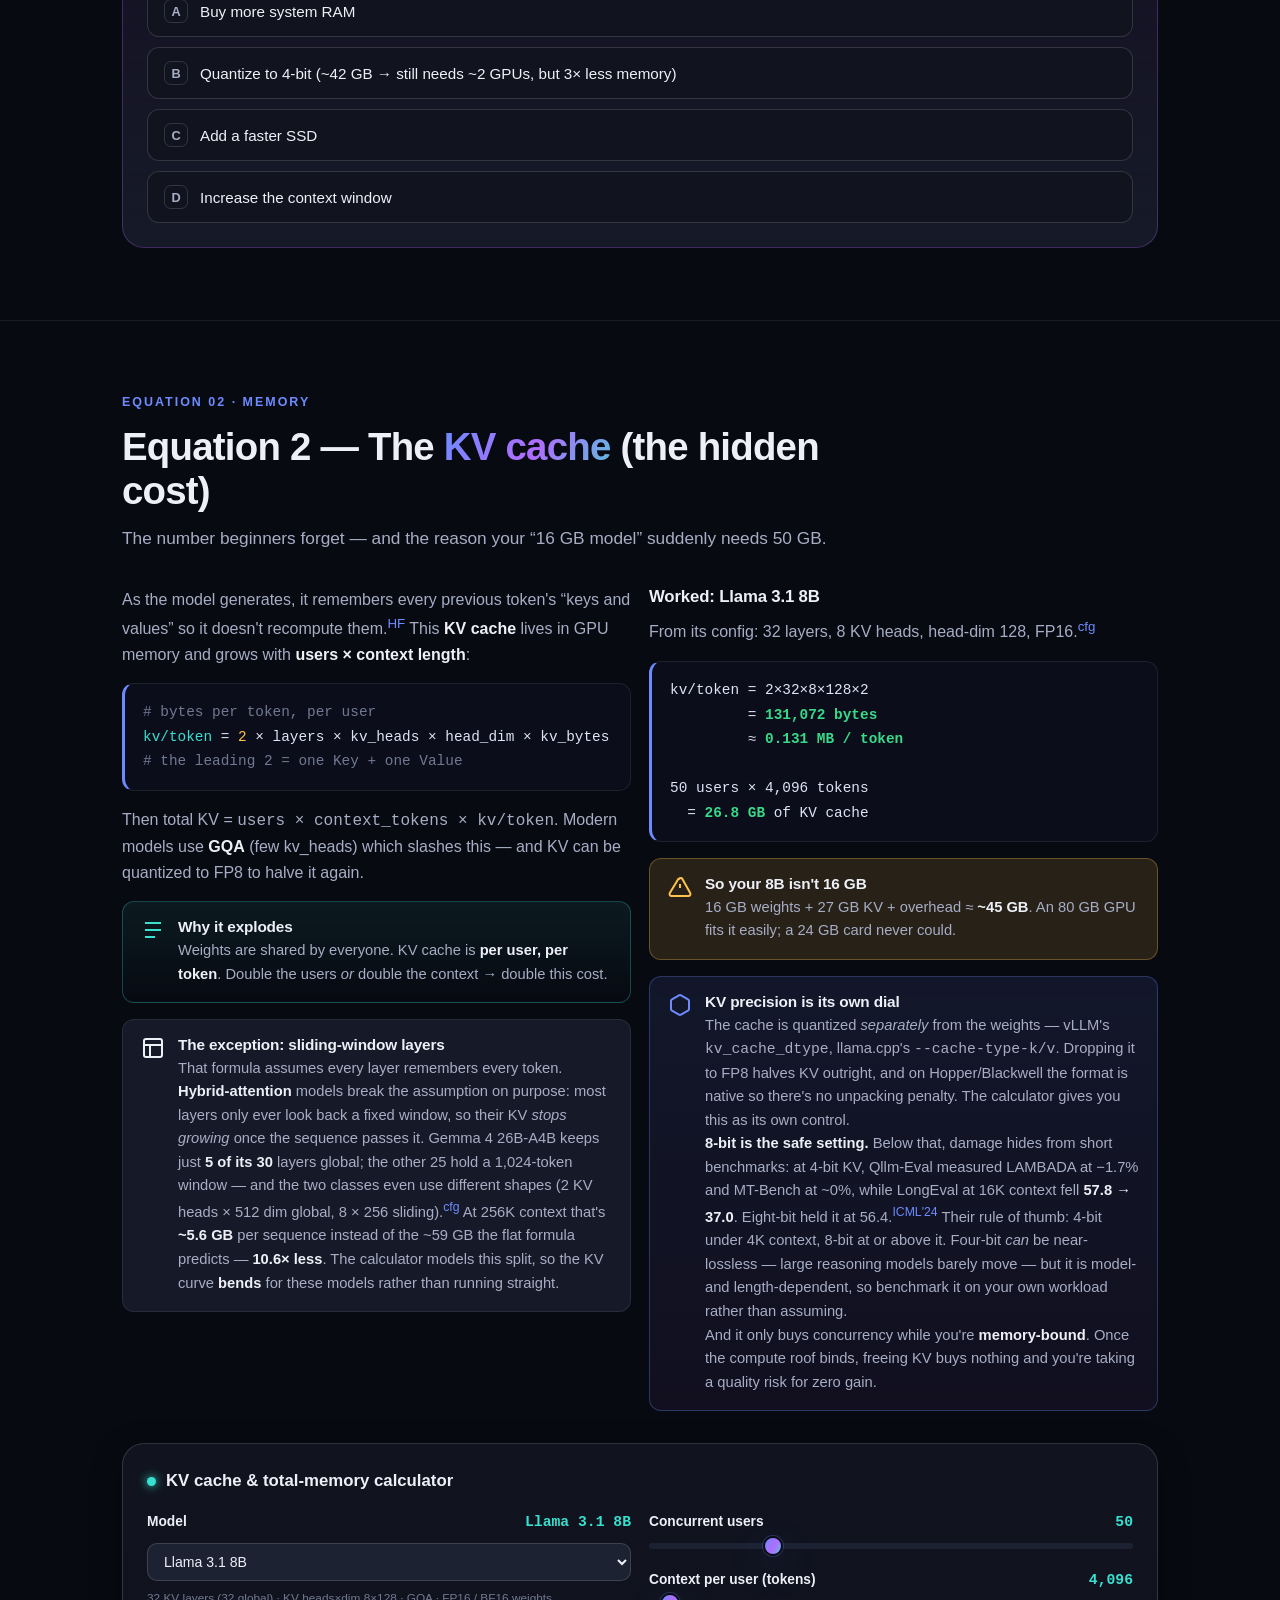
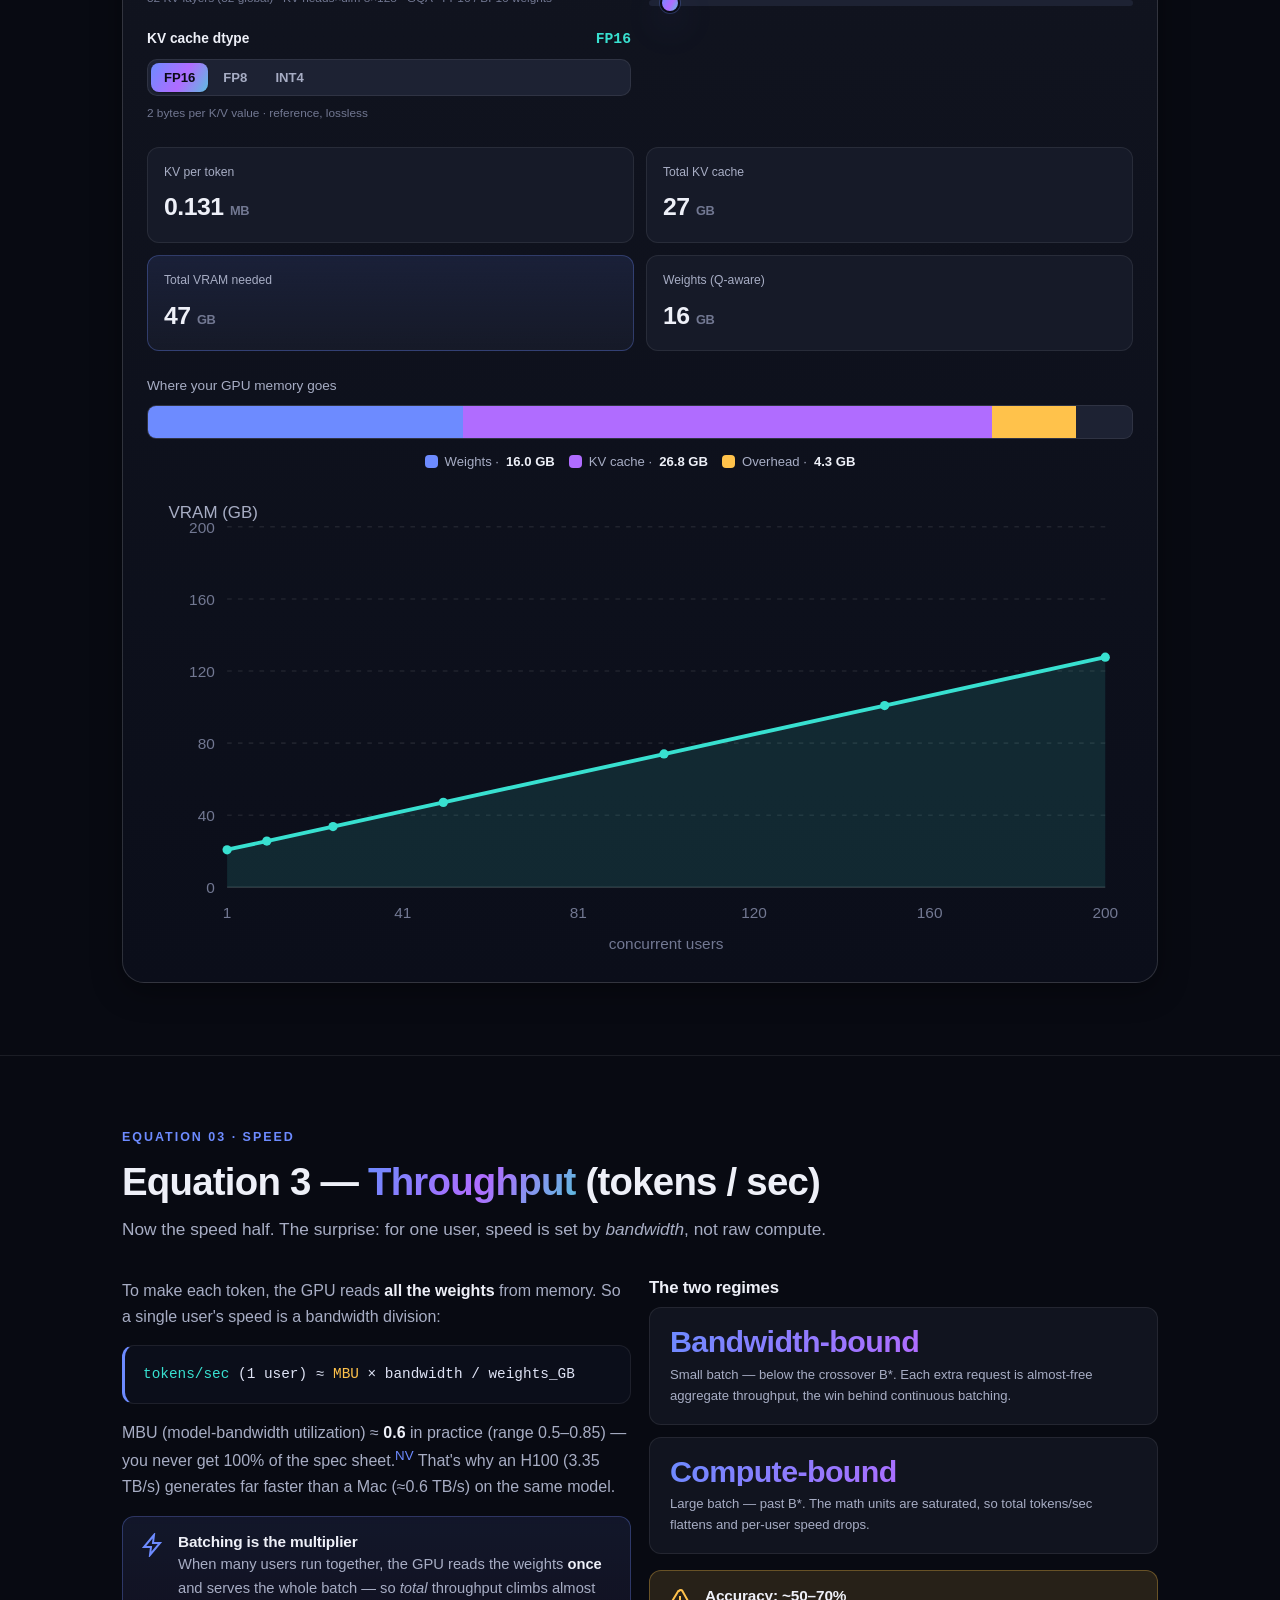
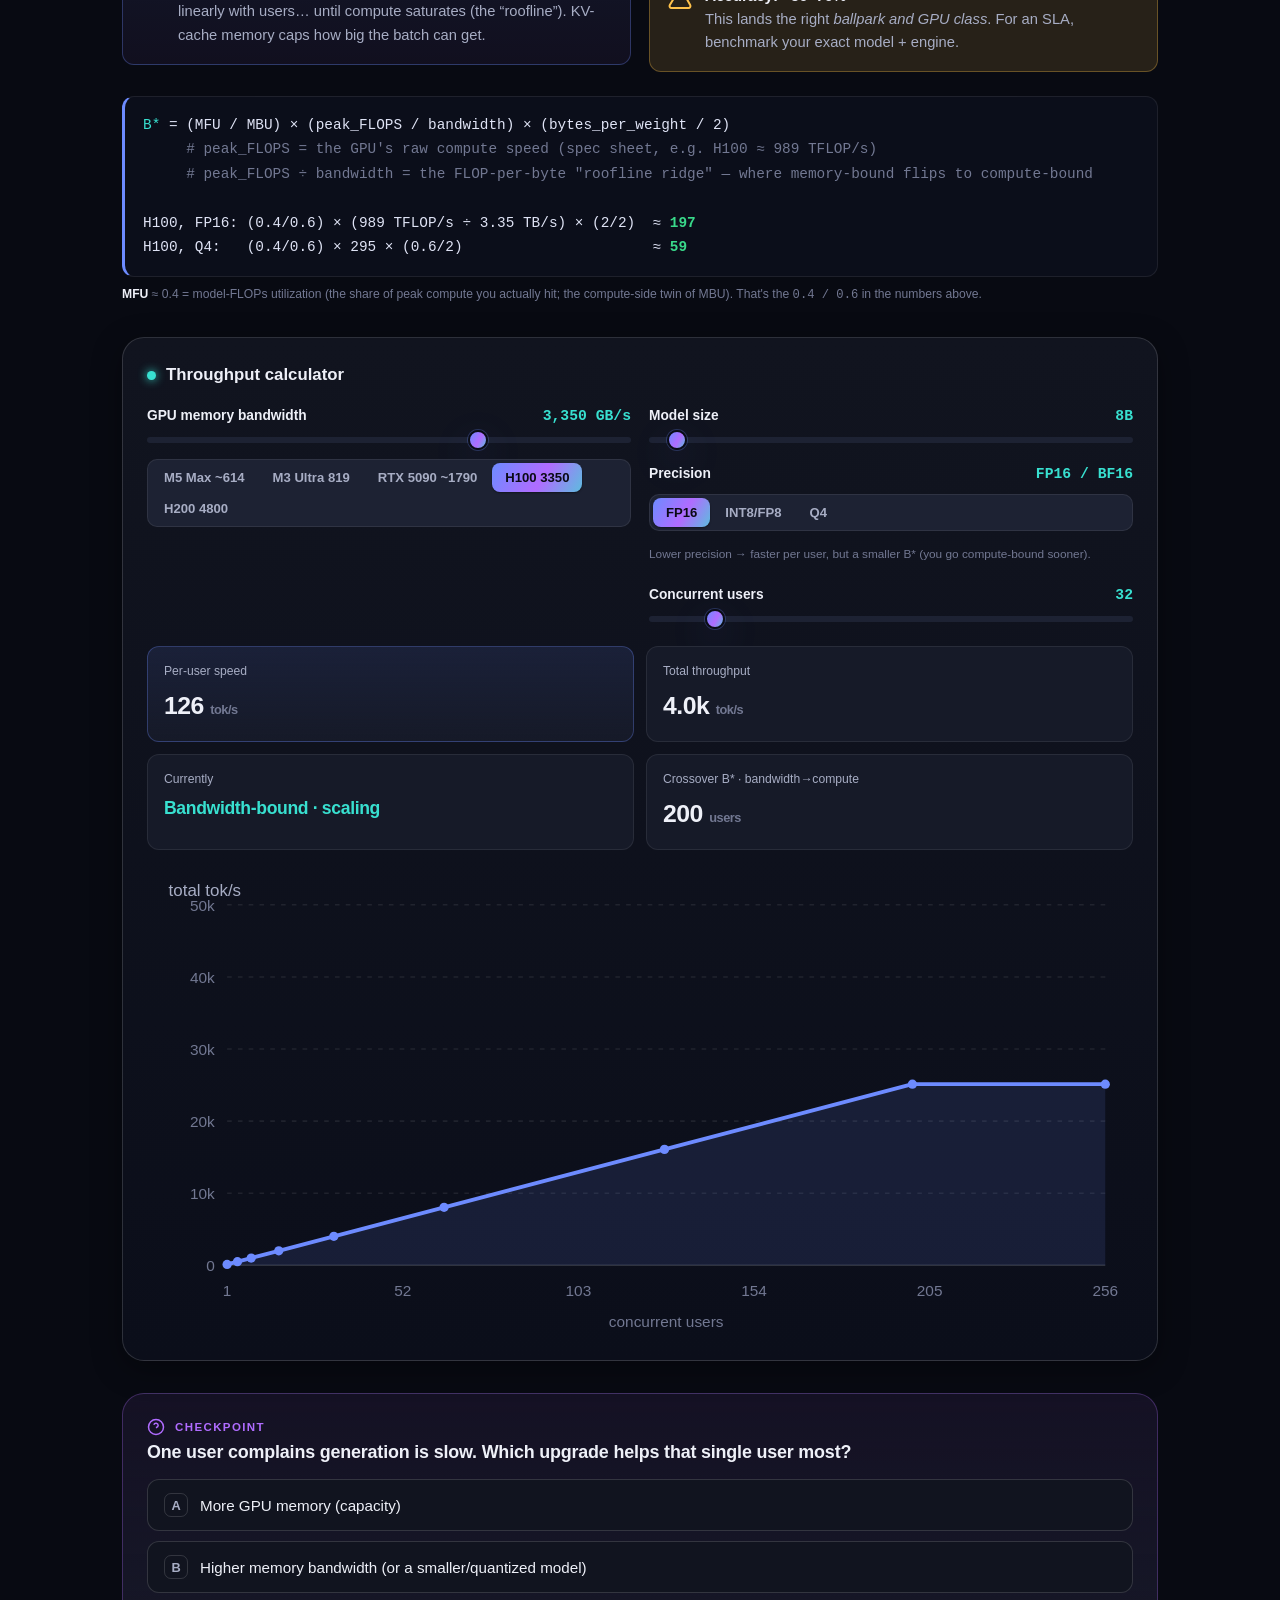
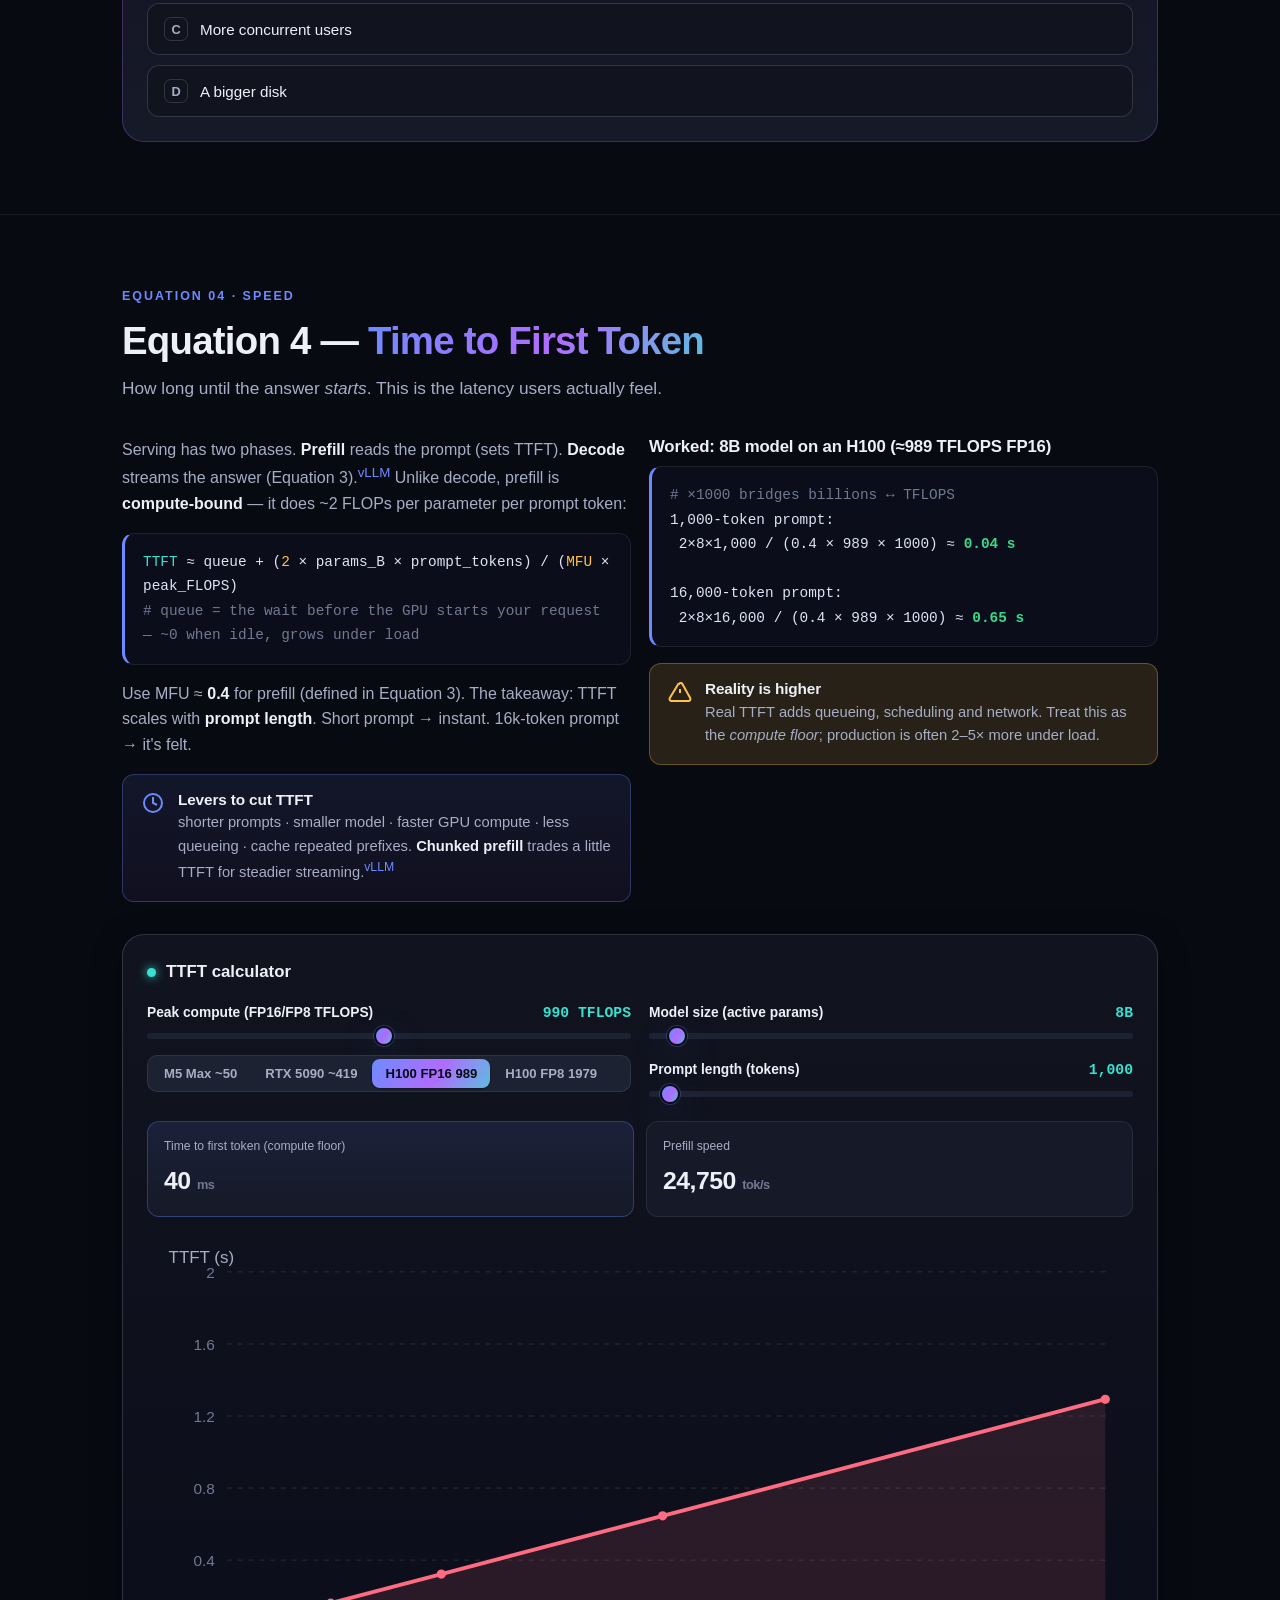
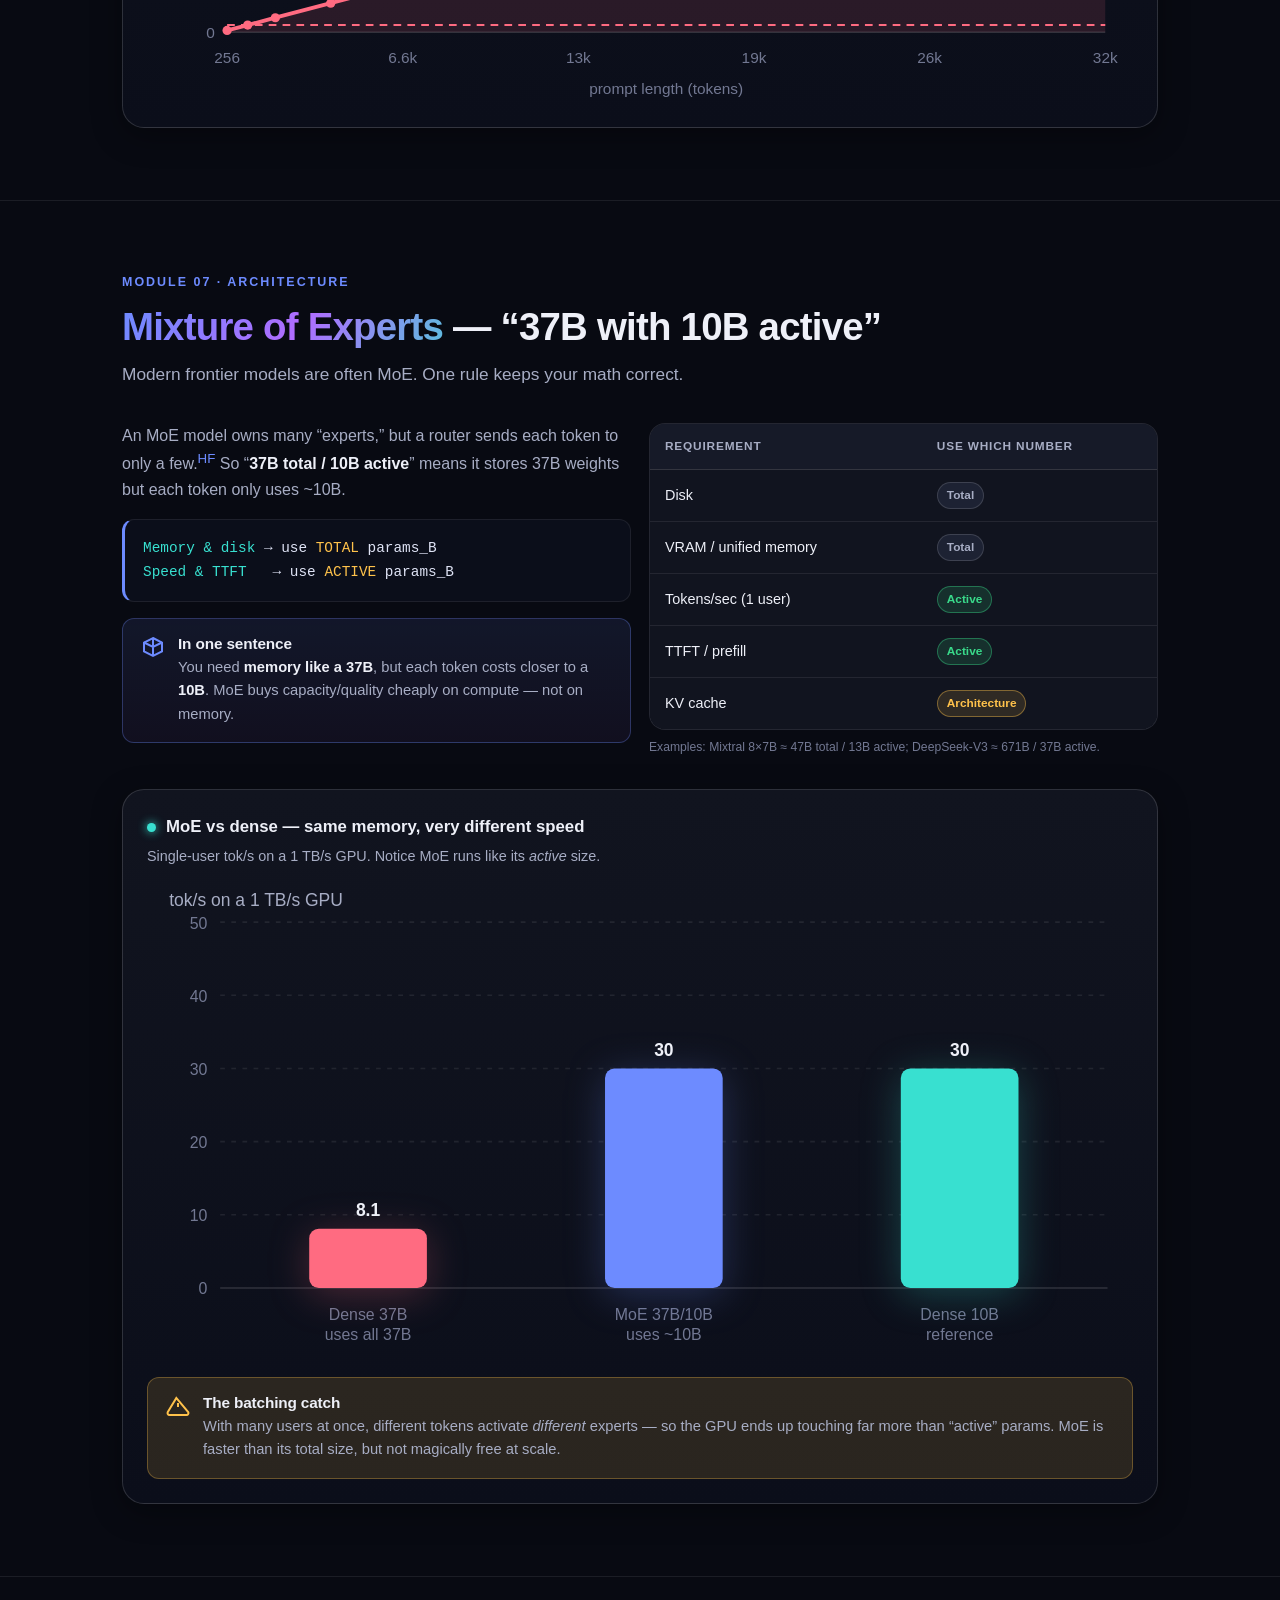
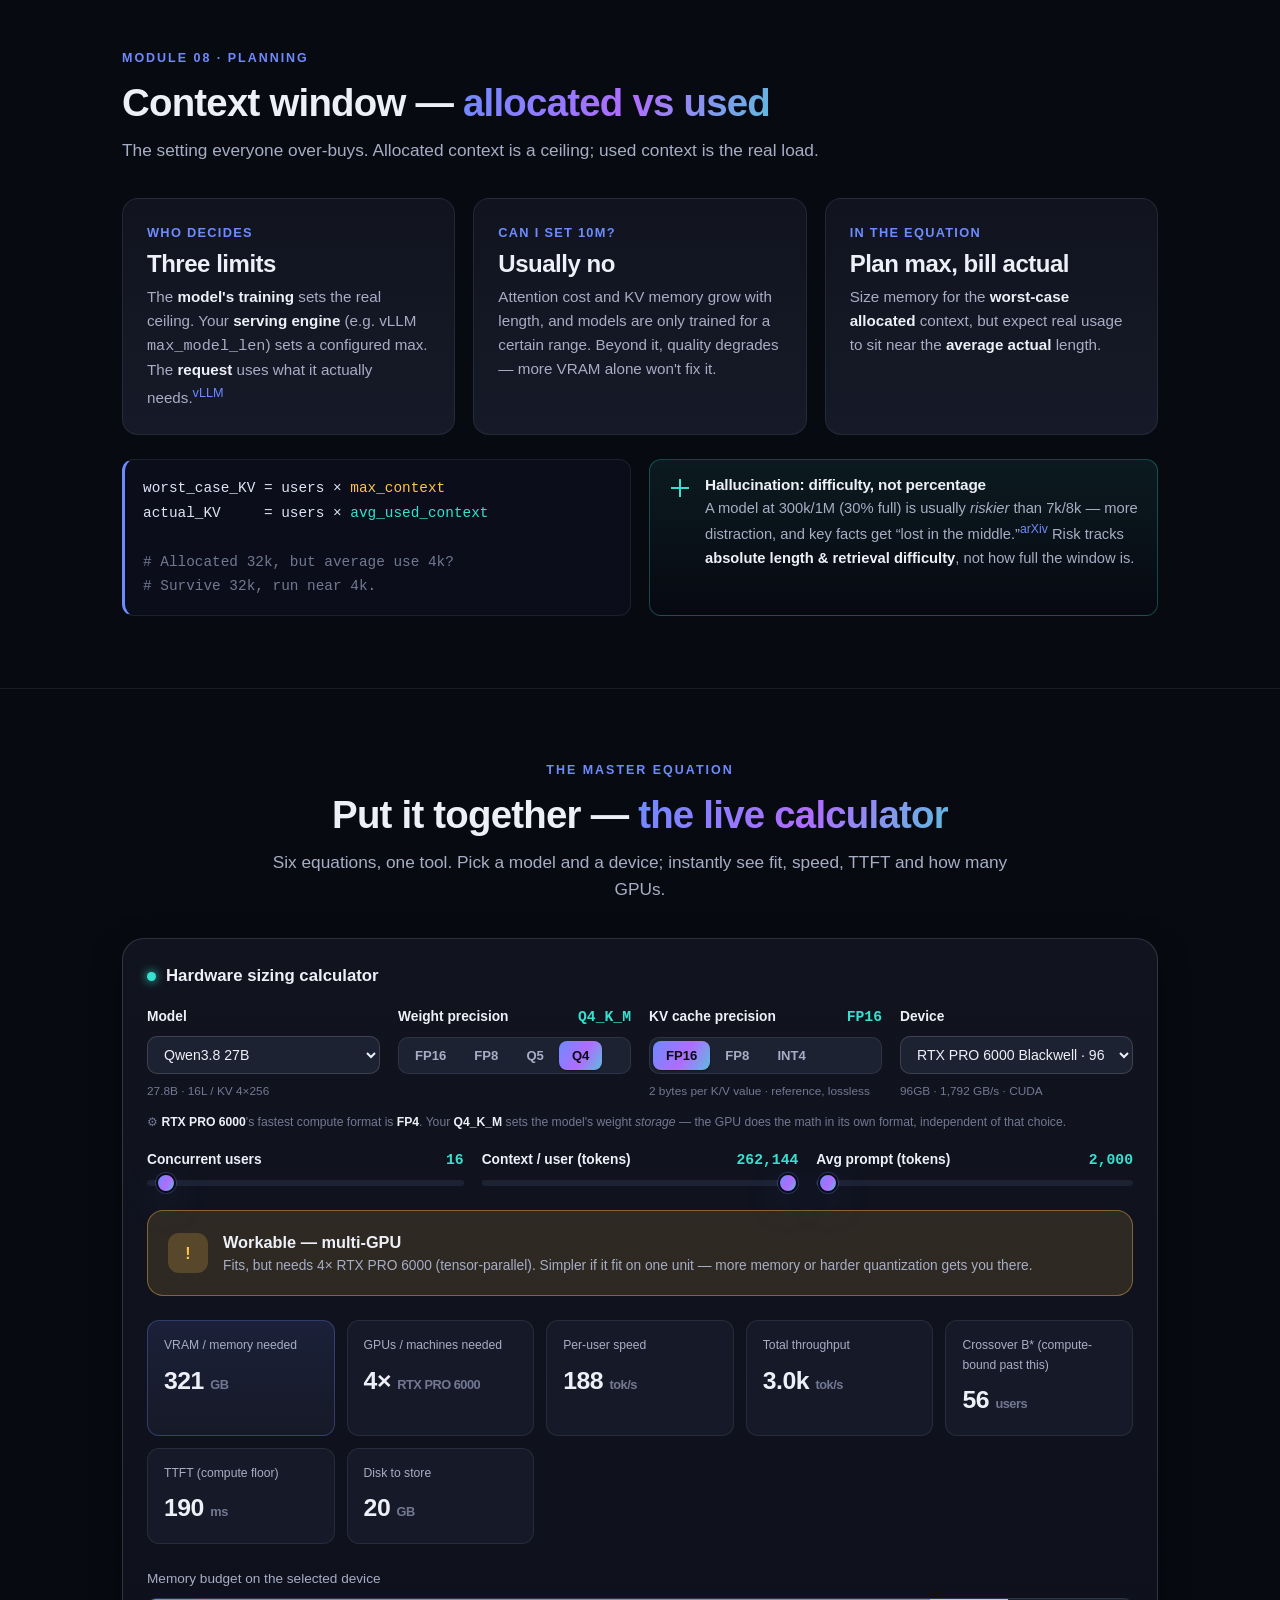
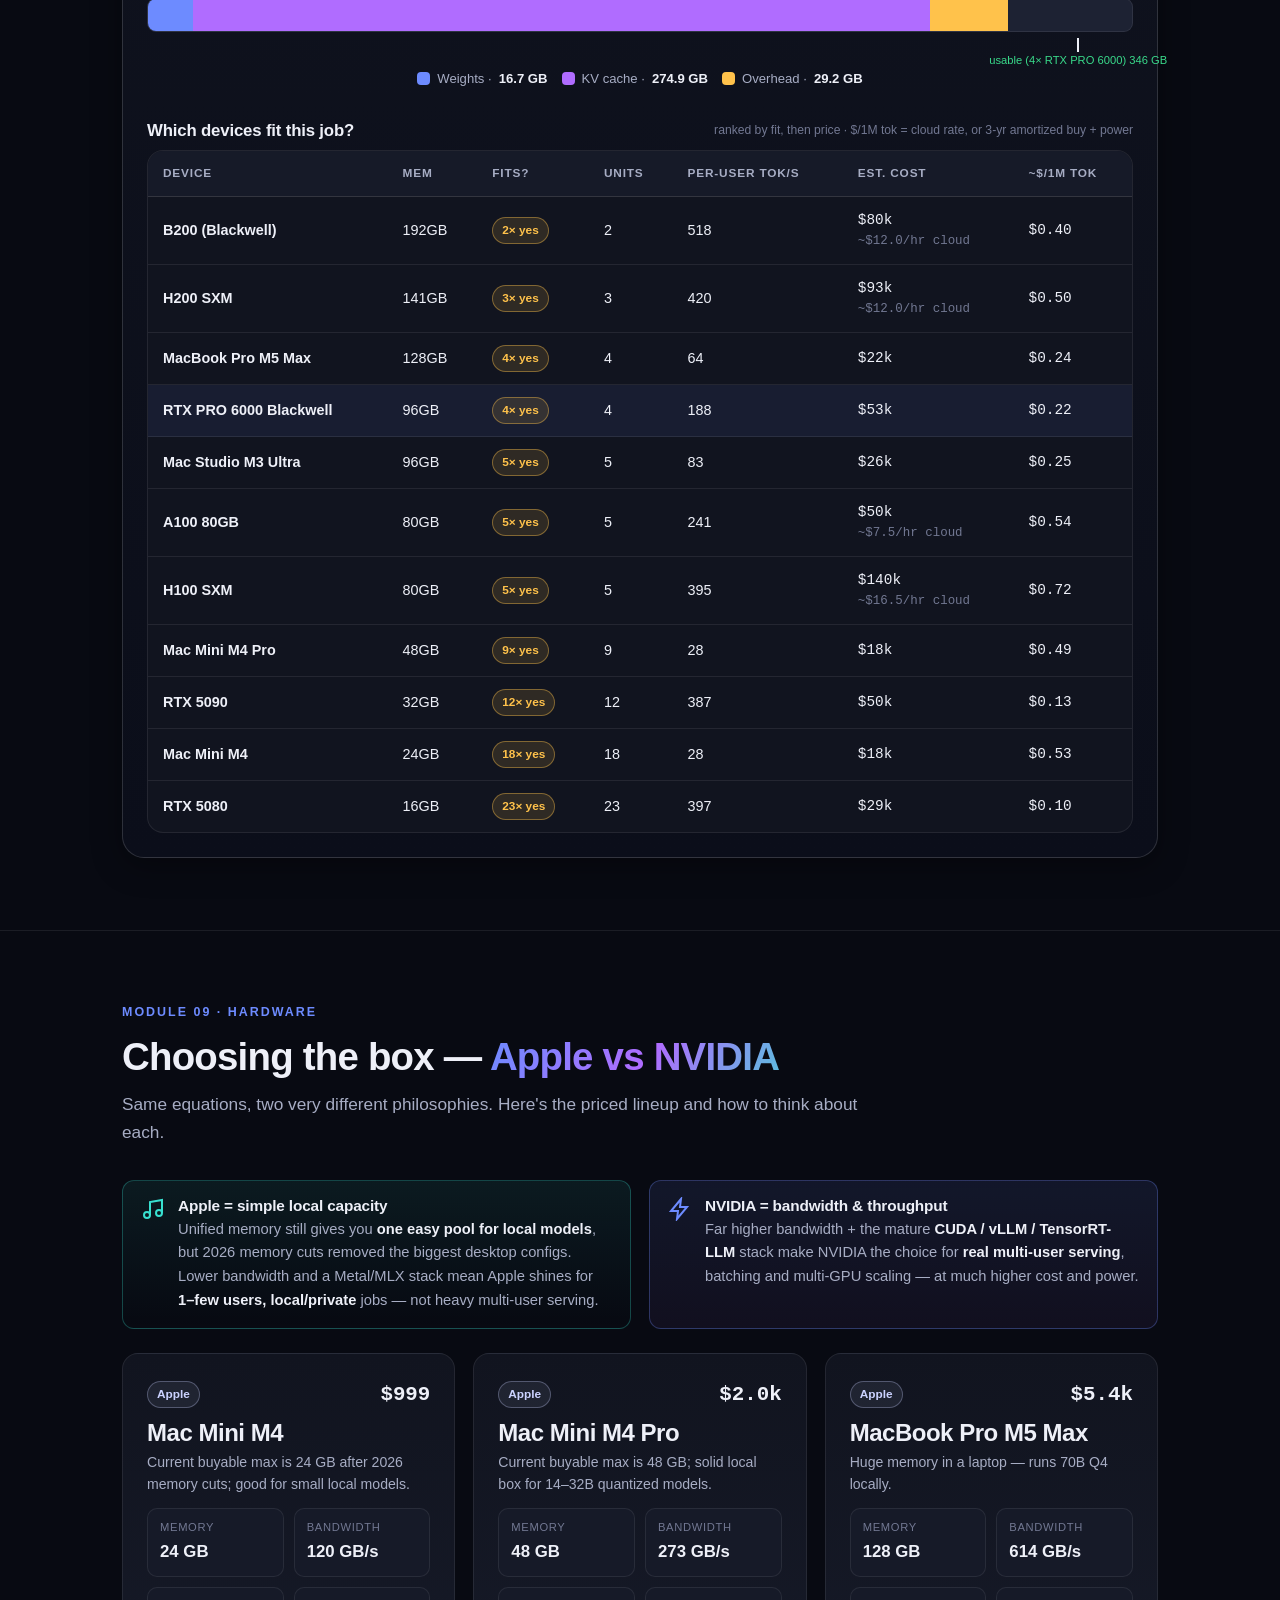
==== commit c31e700e: "Add Qwen3.8 27B preset and default the calculator to it at 256K context Adds the Qwen3.8 27B hybrid-" ====
--- a/index.html
+++ b/index.html
@@ -611,7 +611,7 @@
 
       <div class="controls mt16" style="grid-template-columns:repeat(auto-fit,minmax(185px,1fr))">
         <div class="ctrl"><div class="row"><label>Concurrent users</label><span class="val" id="mc-users-val">16</span></div><input type="range" id="mc-users" min="1" max="500" value="16"></div>
-        <div class="ctrl"><div class="row"><label>Context / user (tokens)</label><span class="val" id="mc-ctx-val">8,192</span></div><input type="range" id="mc-ctx" min="1024" max="131072" value="8192" step="1024"></div>
+        <div class="ctrl"><div class="row"><label>Context / user (tokens)</label><span class="val" id="mc-ctx-val">262,144</span></div><input type="range" id="mc-ctx" min="1024" max="262144" value="262144" step="1024"></div>
         <div class="ctrl"><div class="row"><label>Avg prompt (tokens)</label><span class="val" id="mc-prompt-val">2,000</span></div><input type="range" id="mc-prompt" min="256" max="8192" value="2000" step="256"></div>
       </div>
 
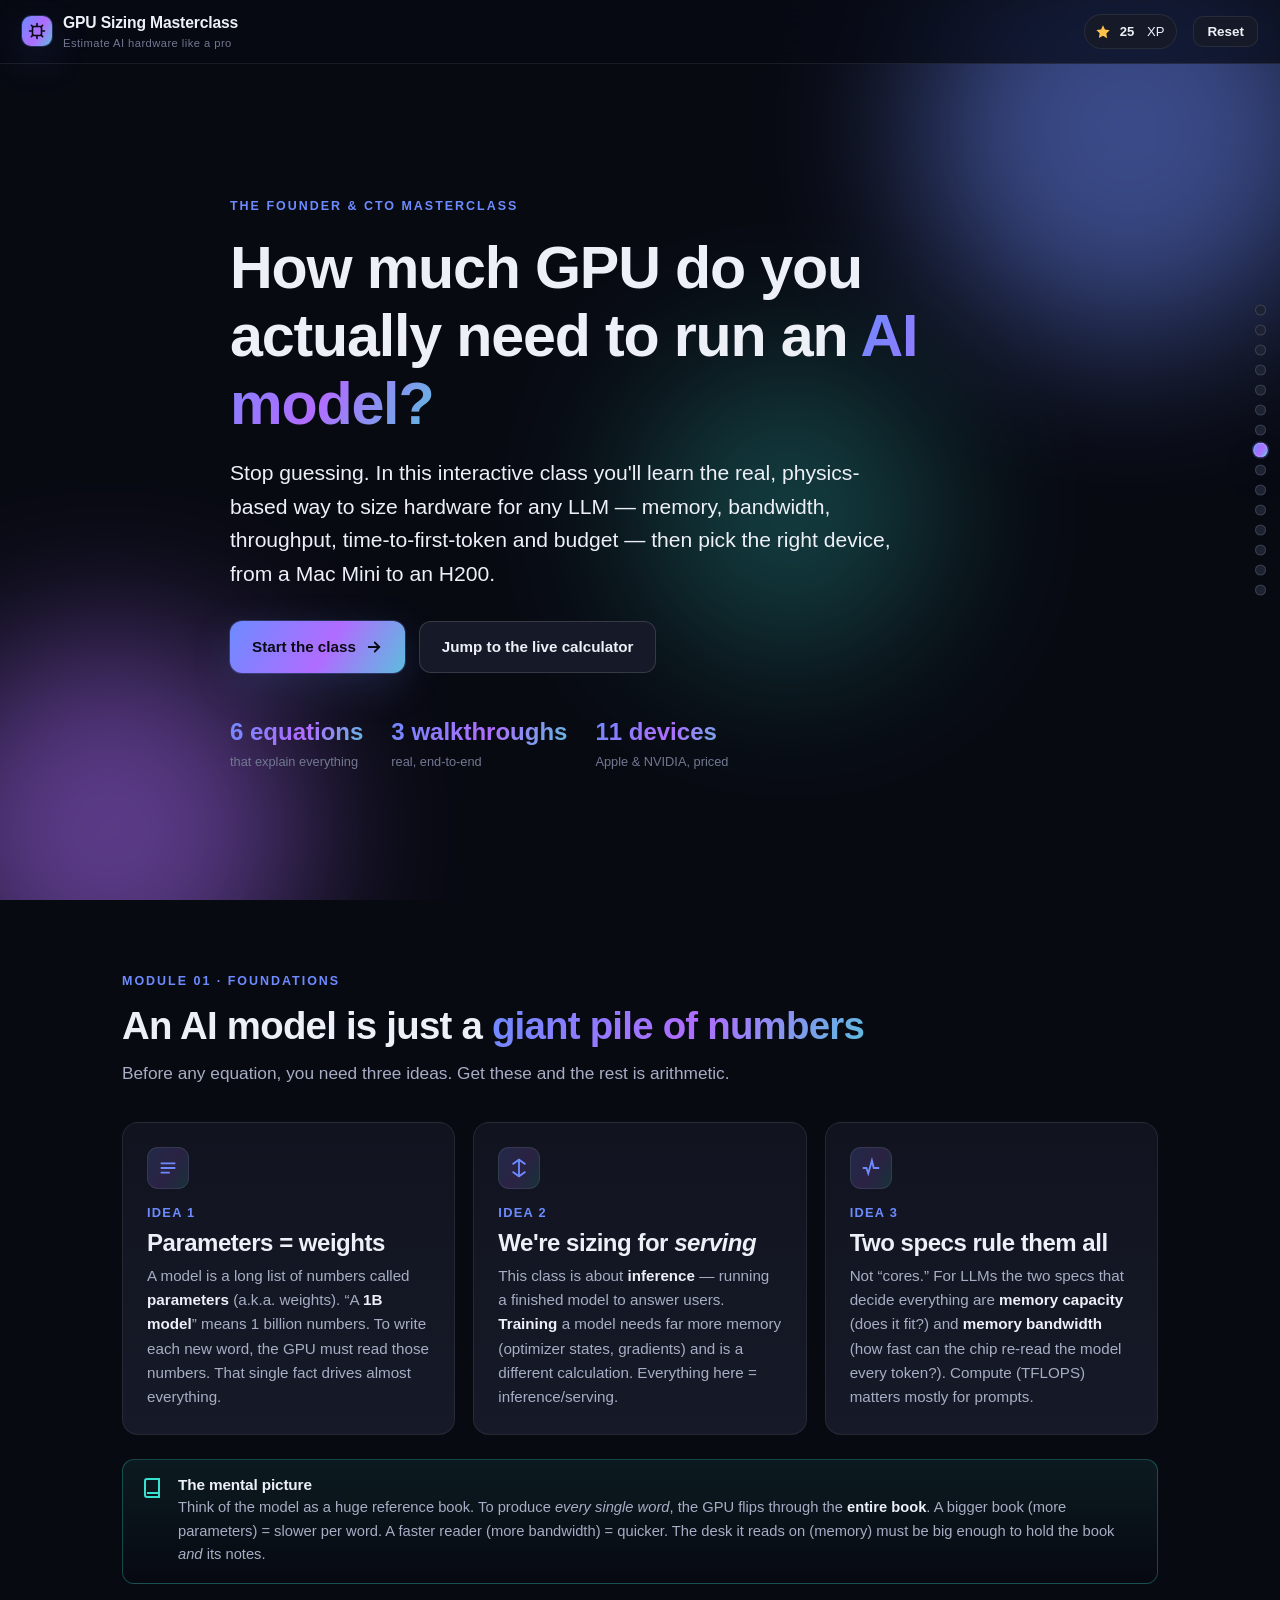
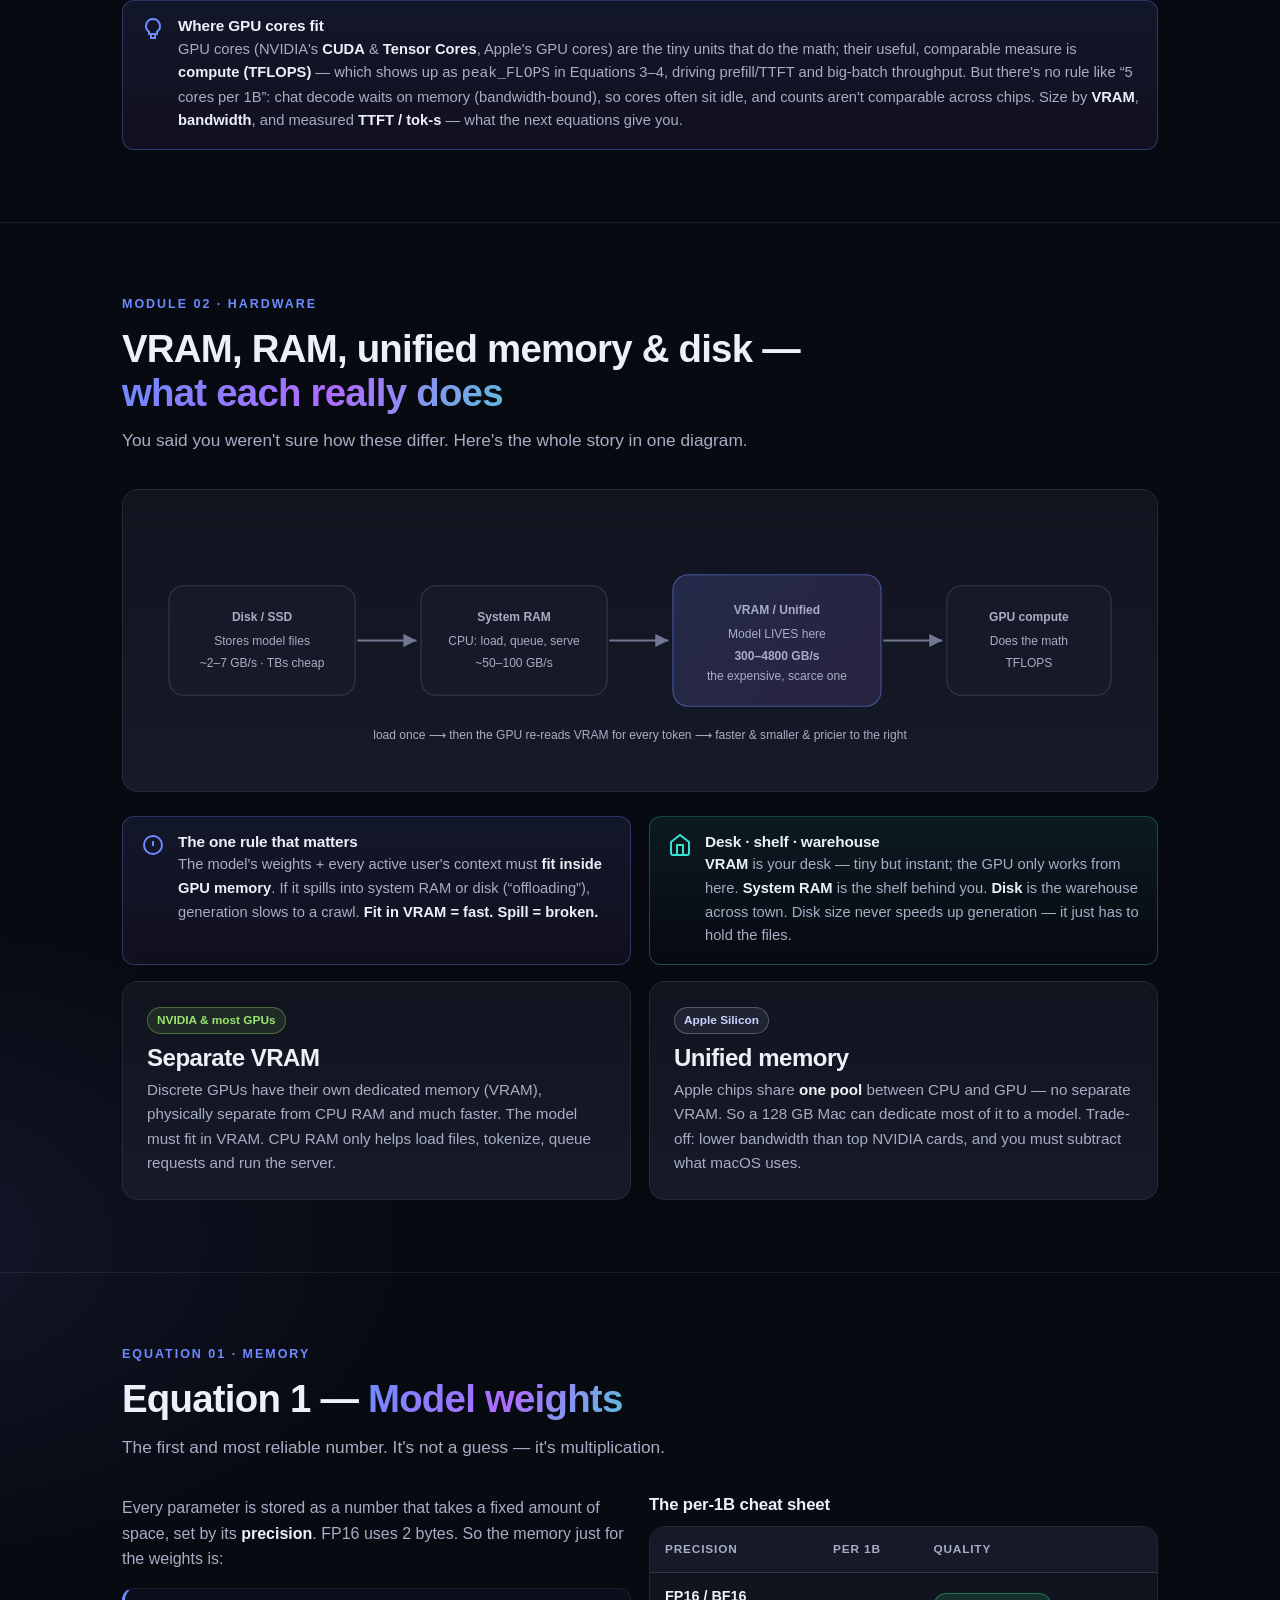
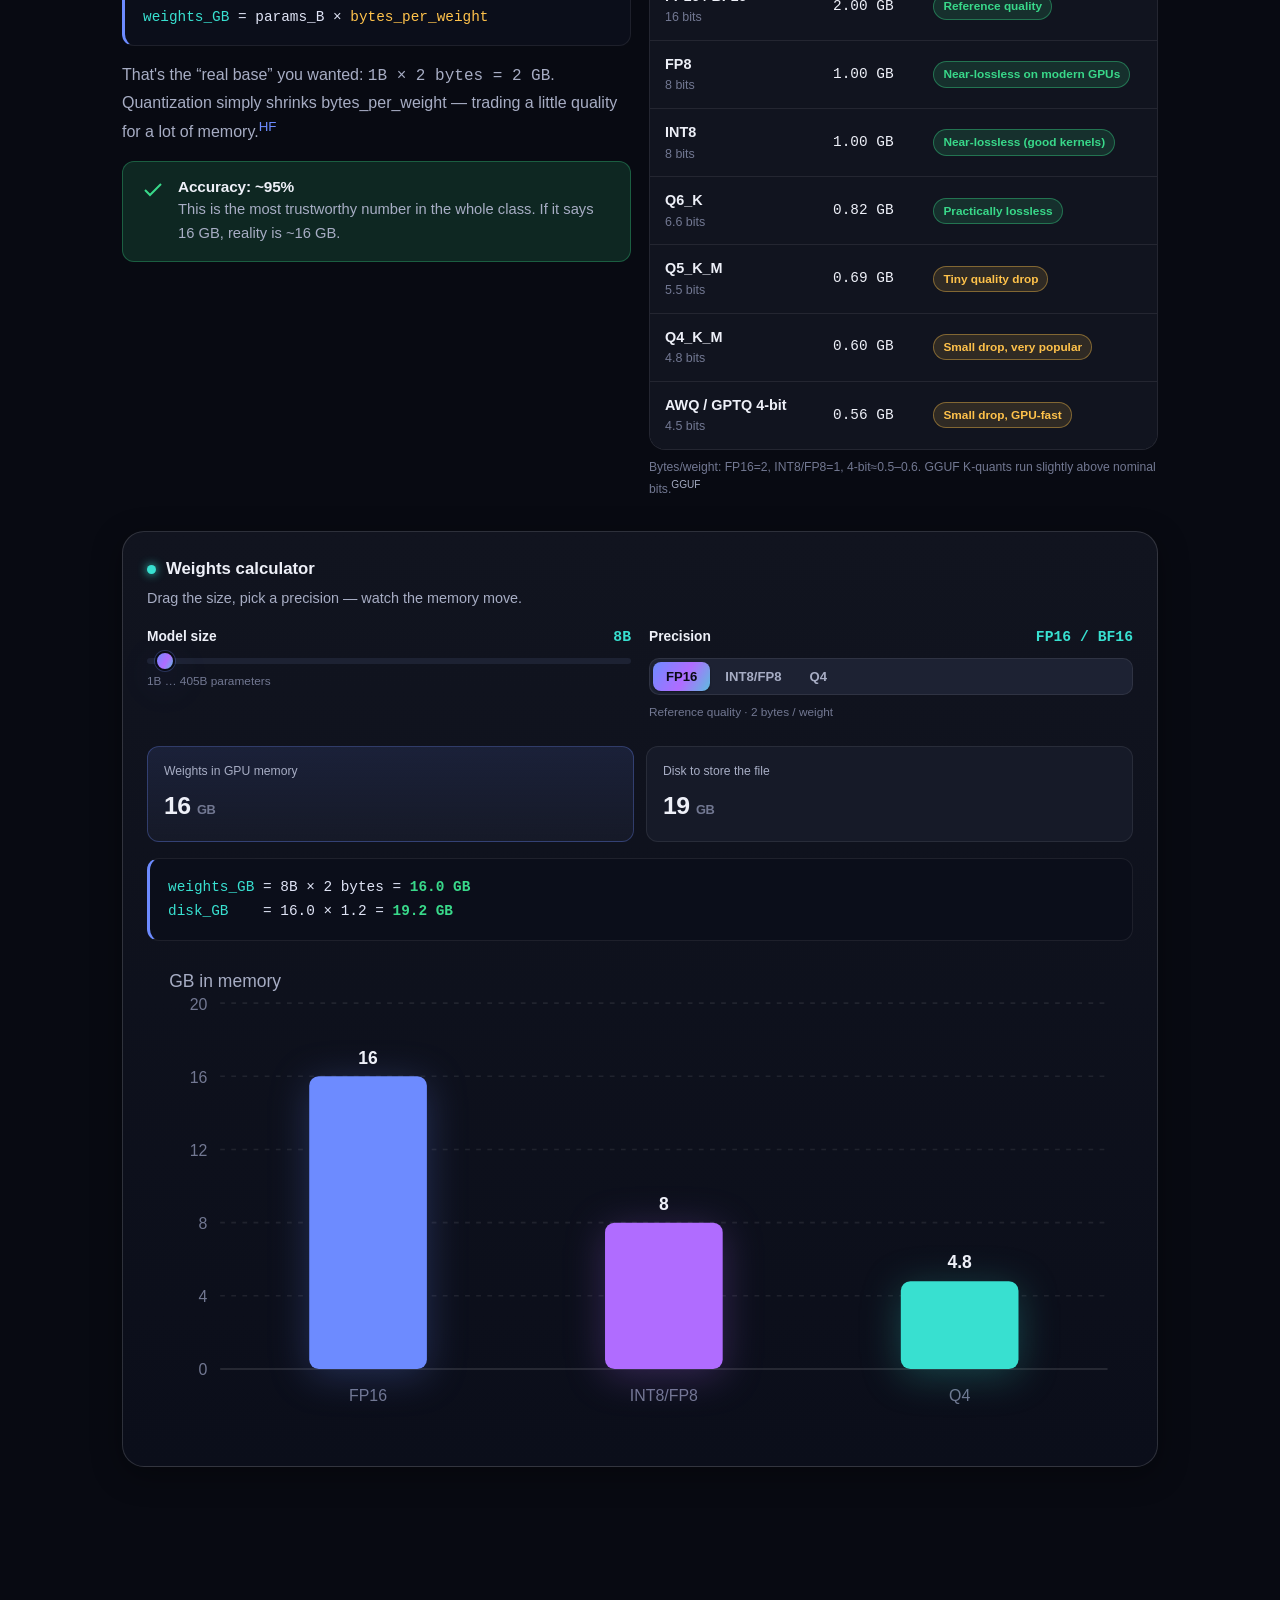
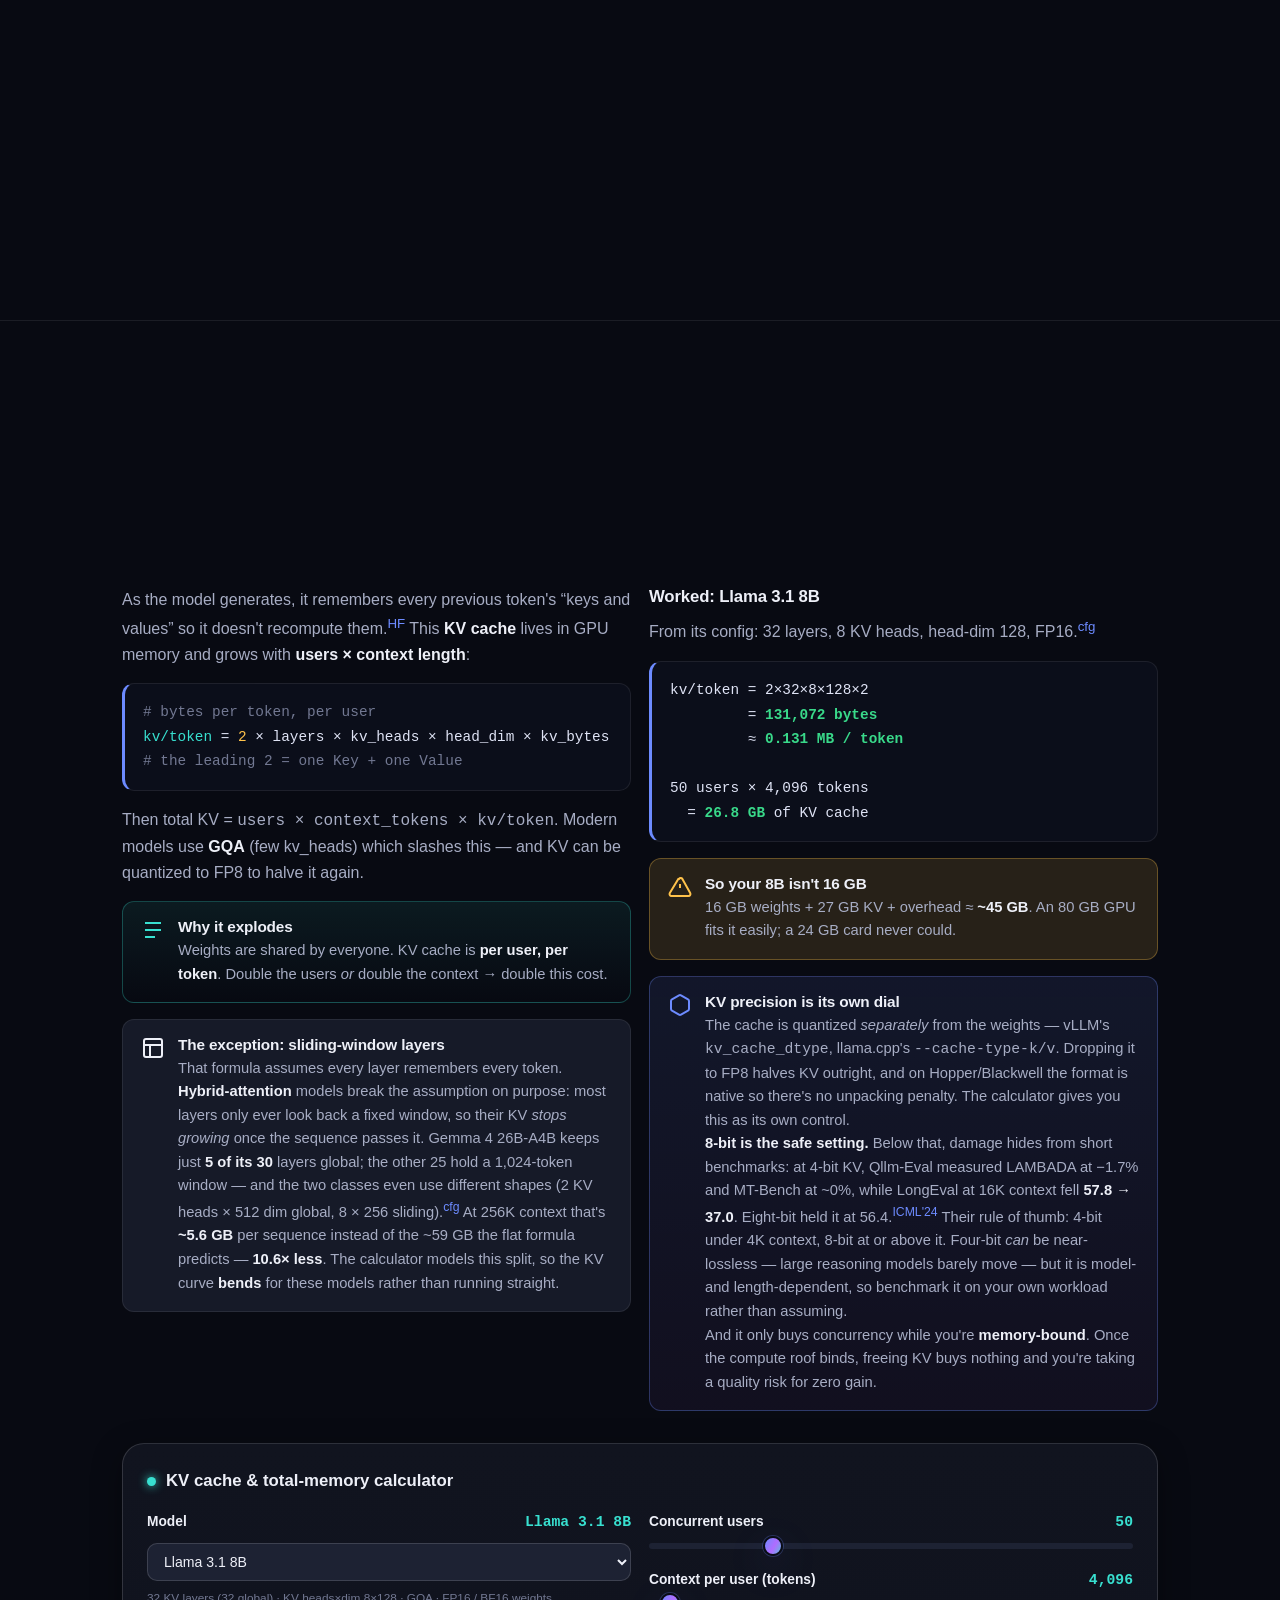
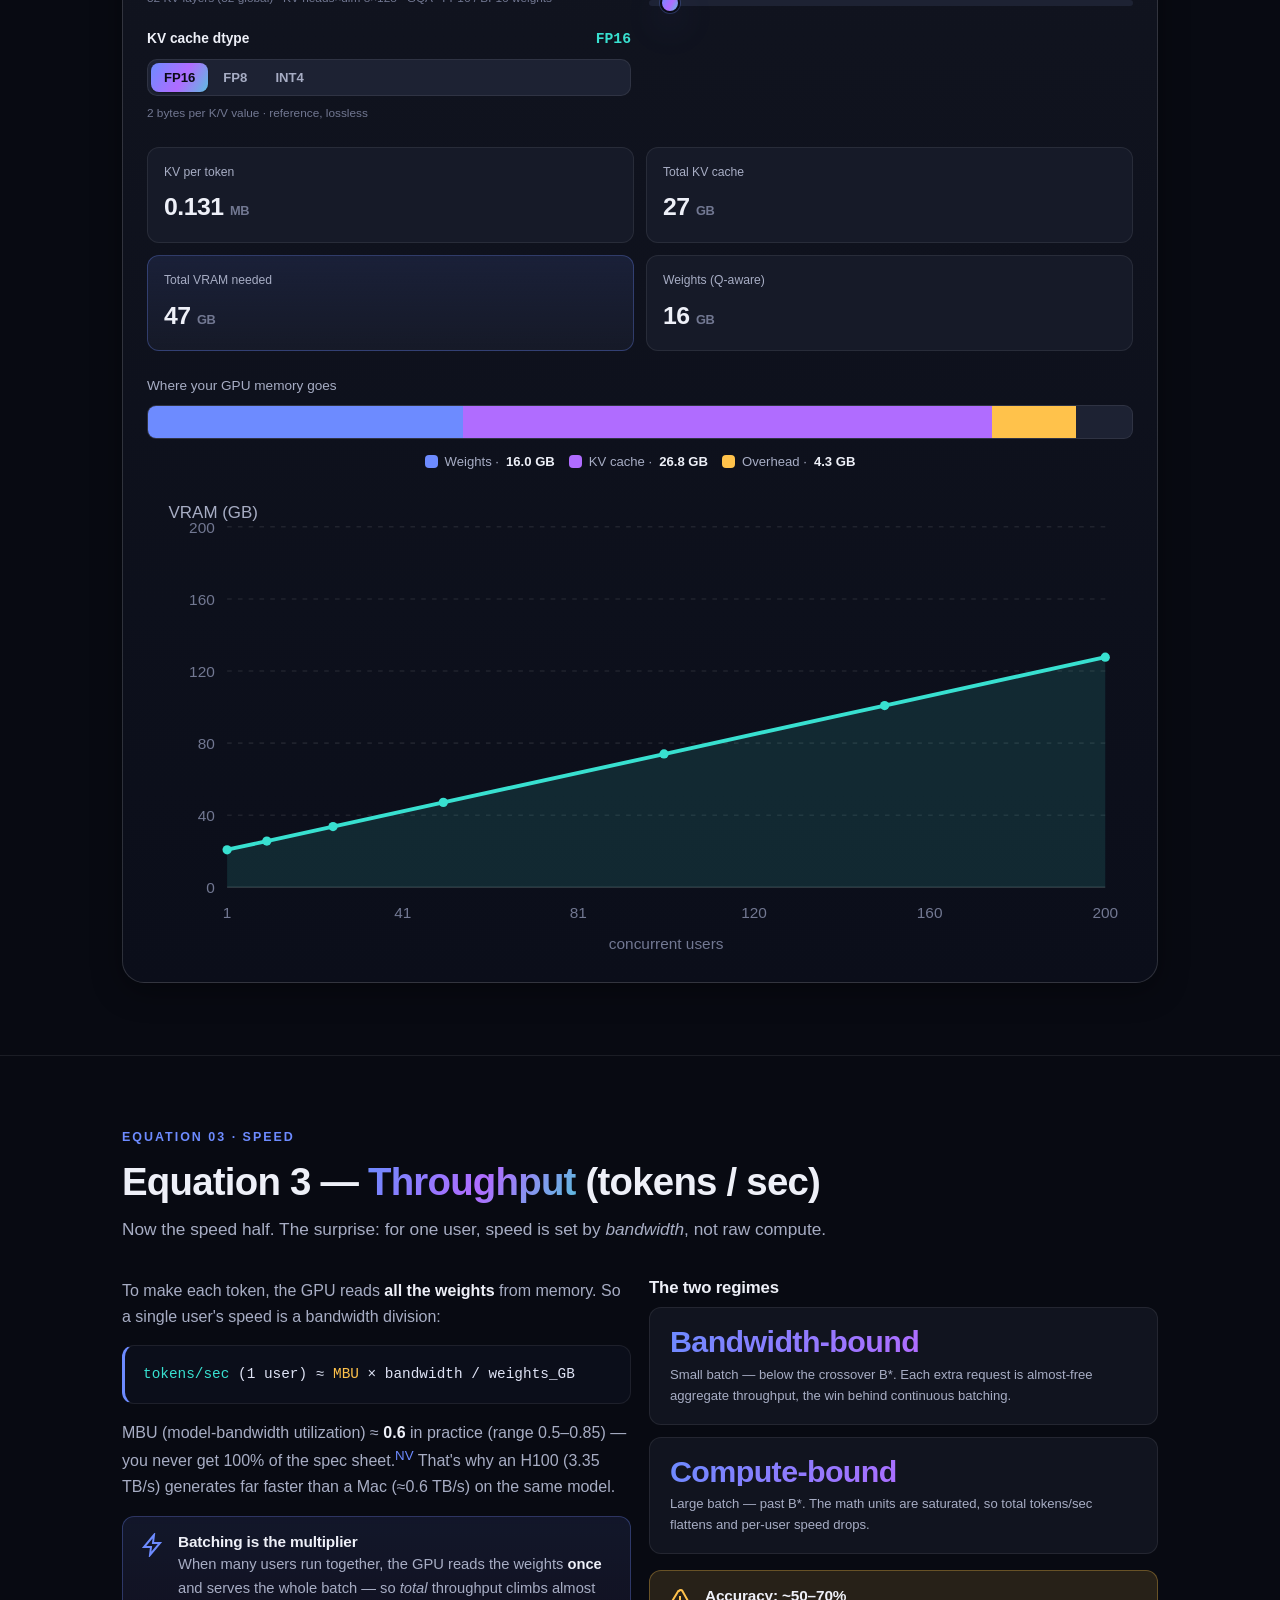
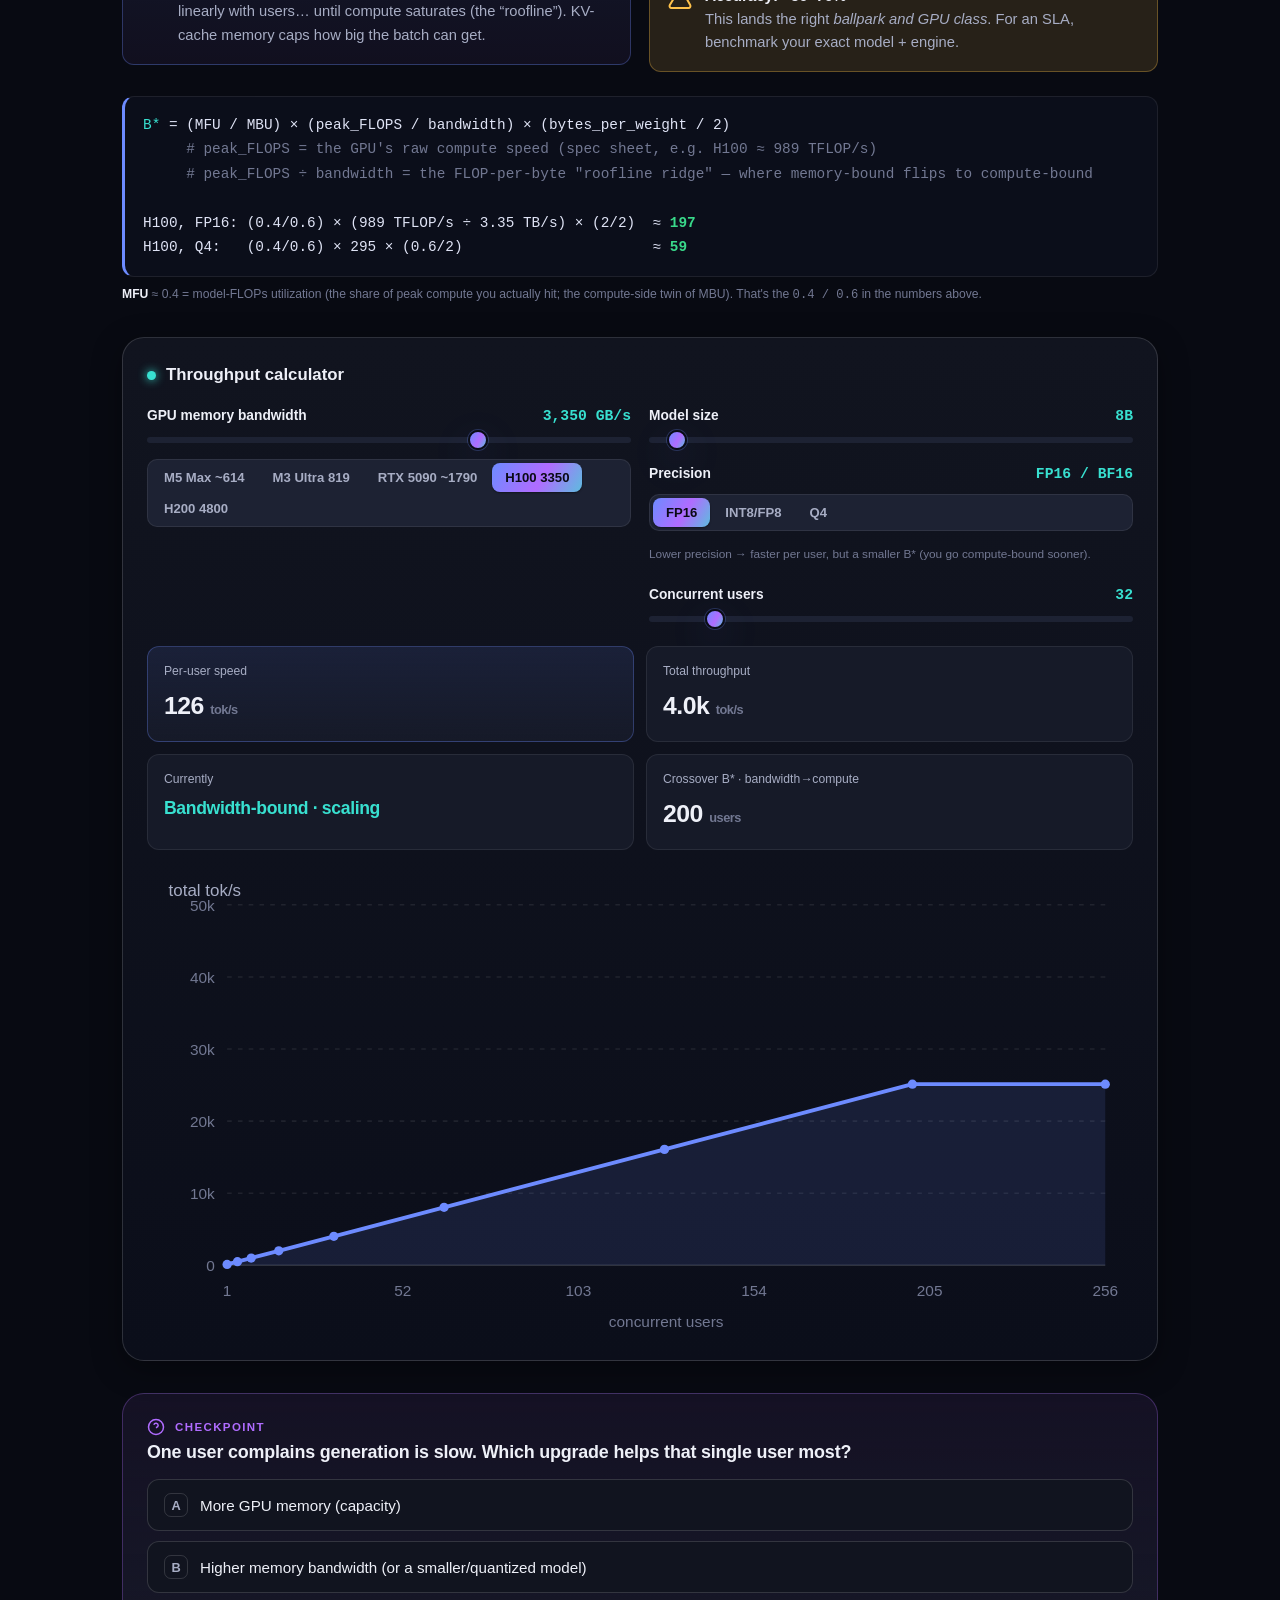
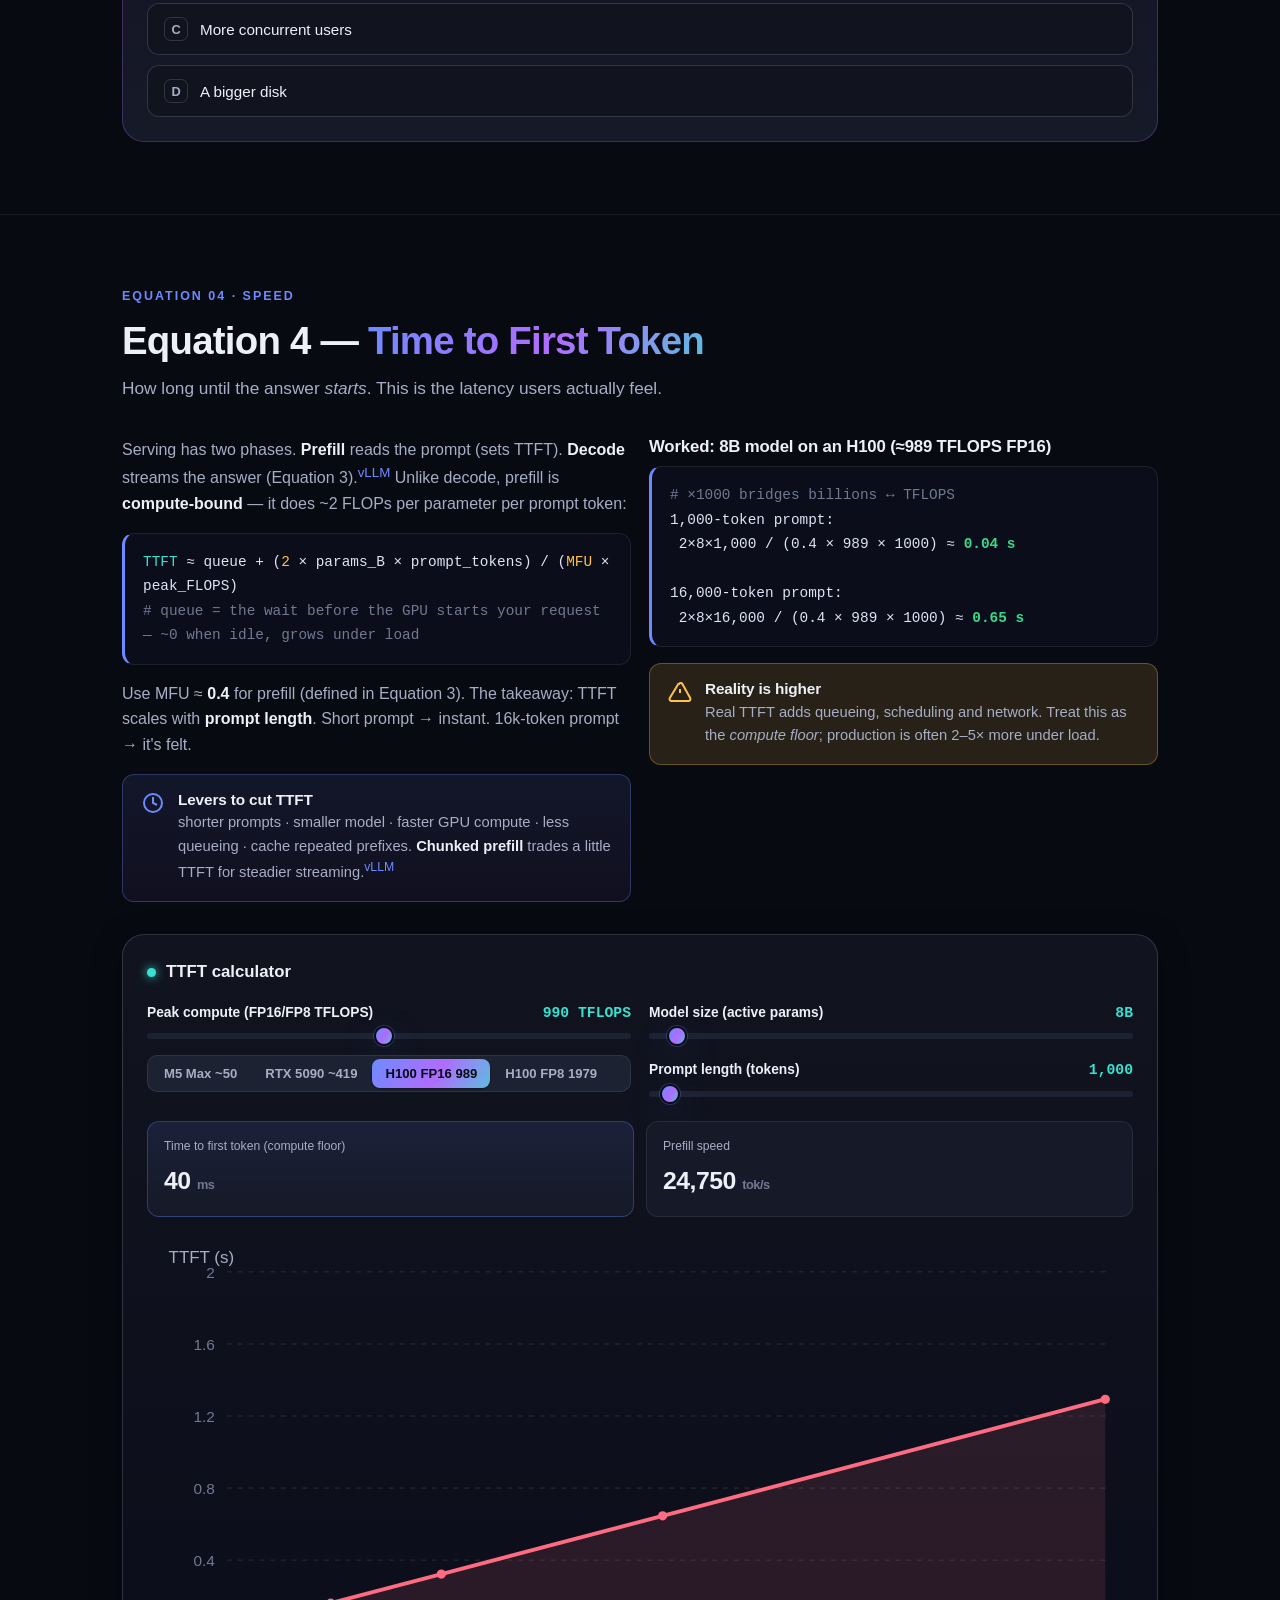
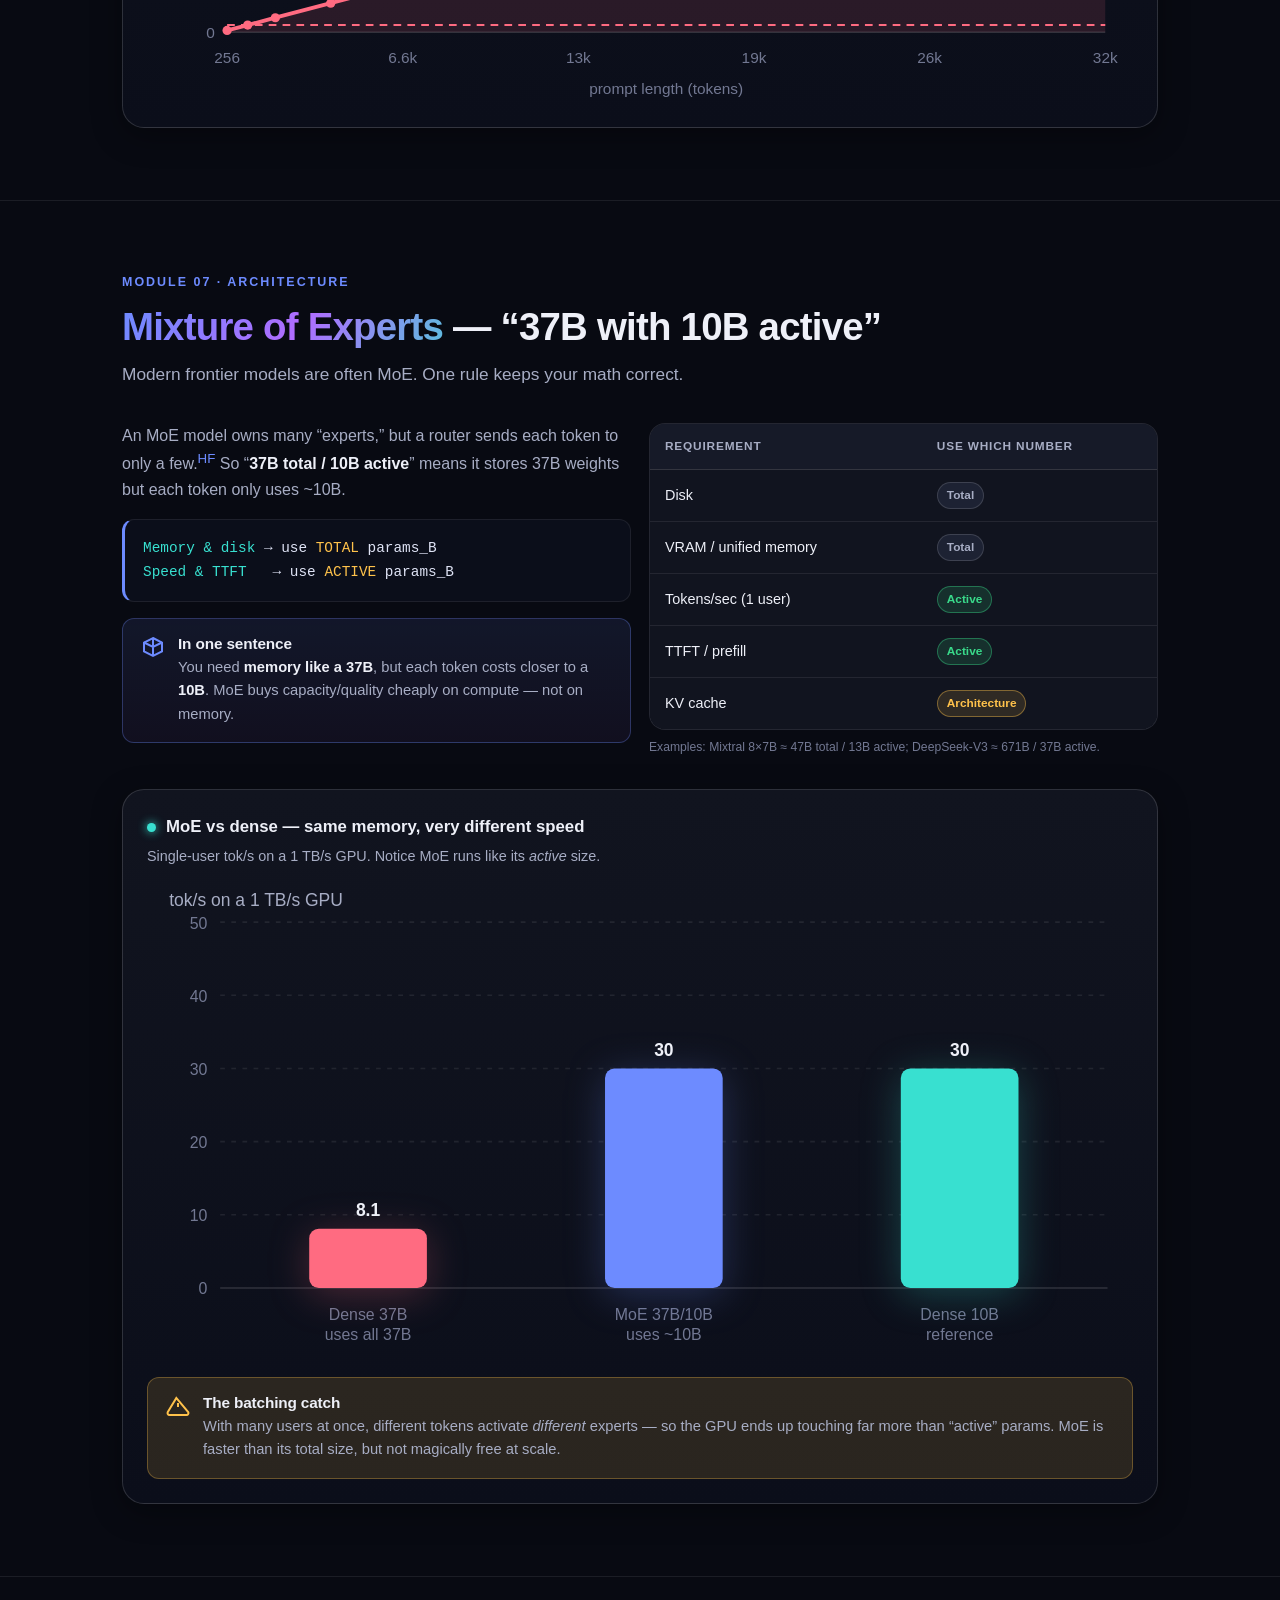
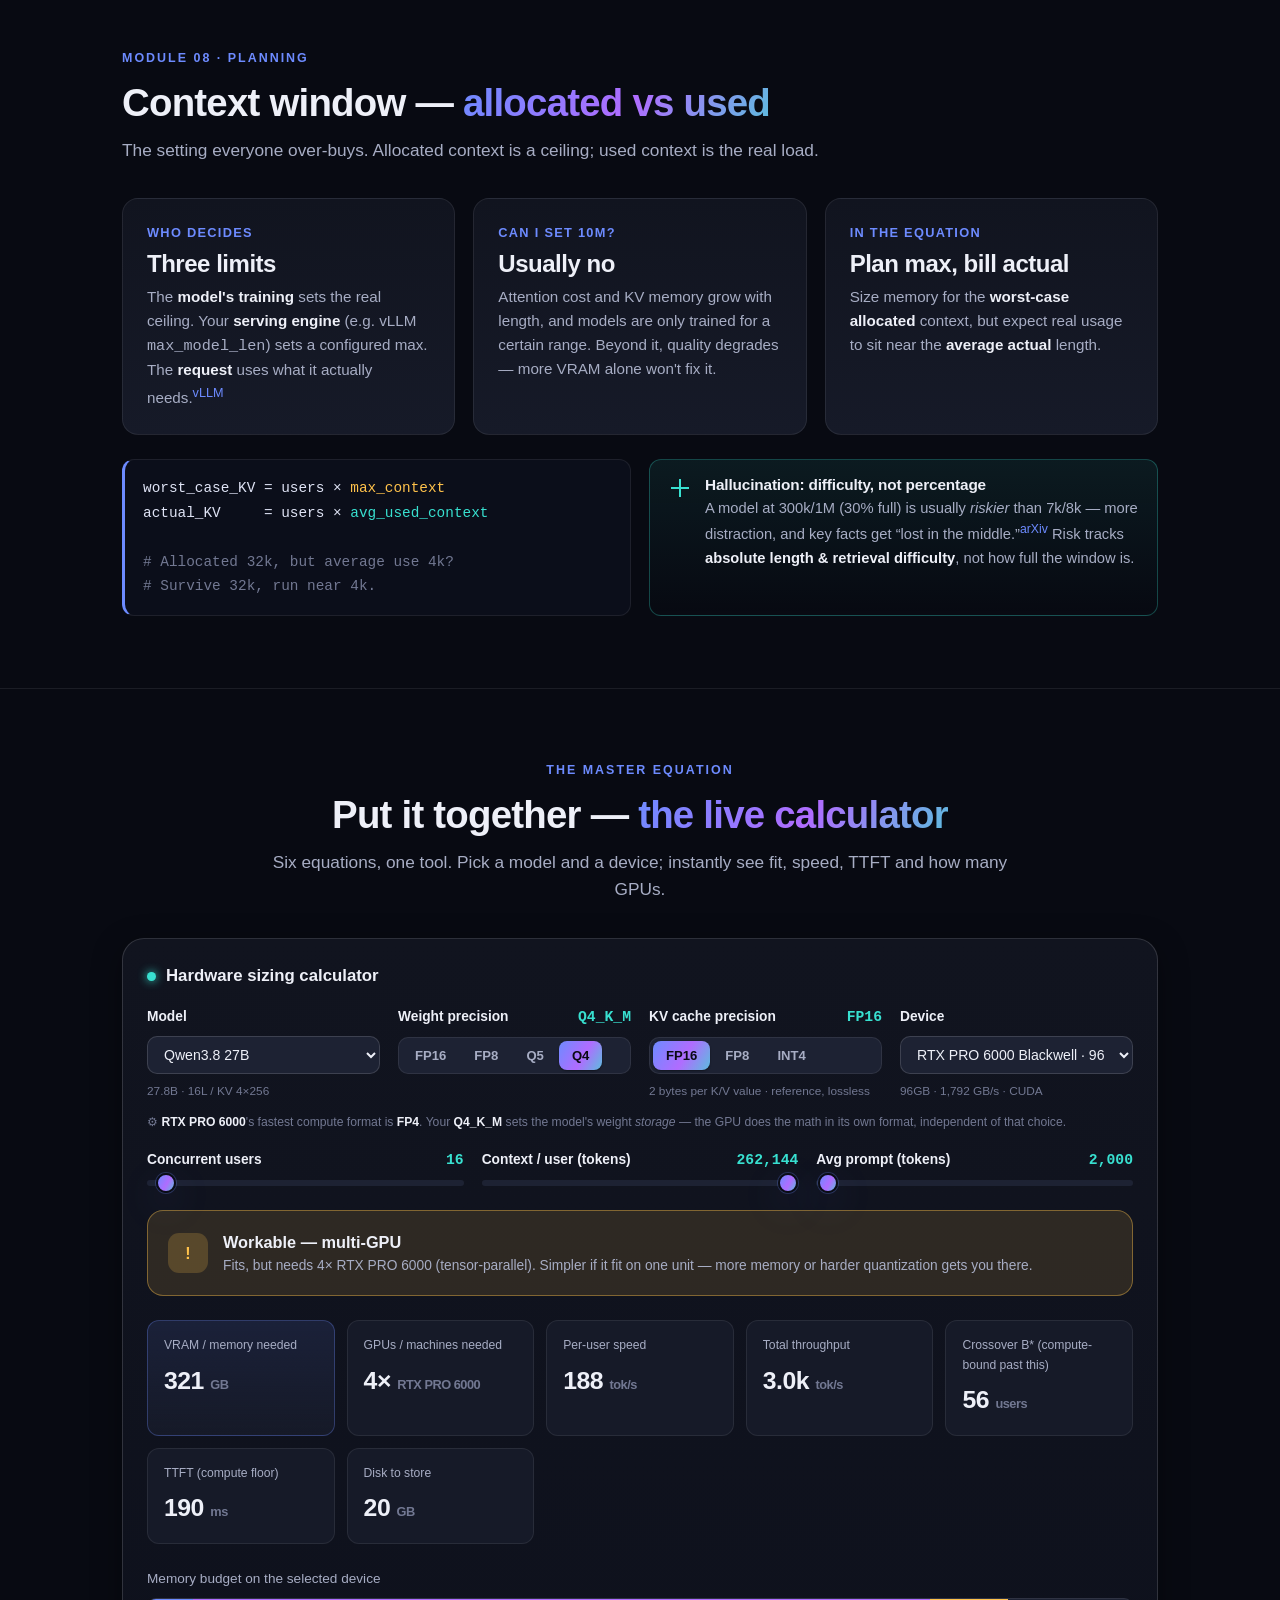
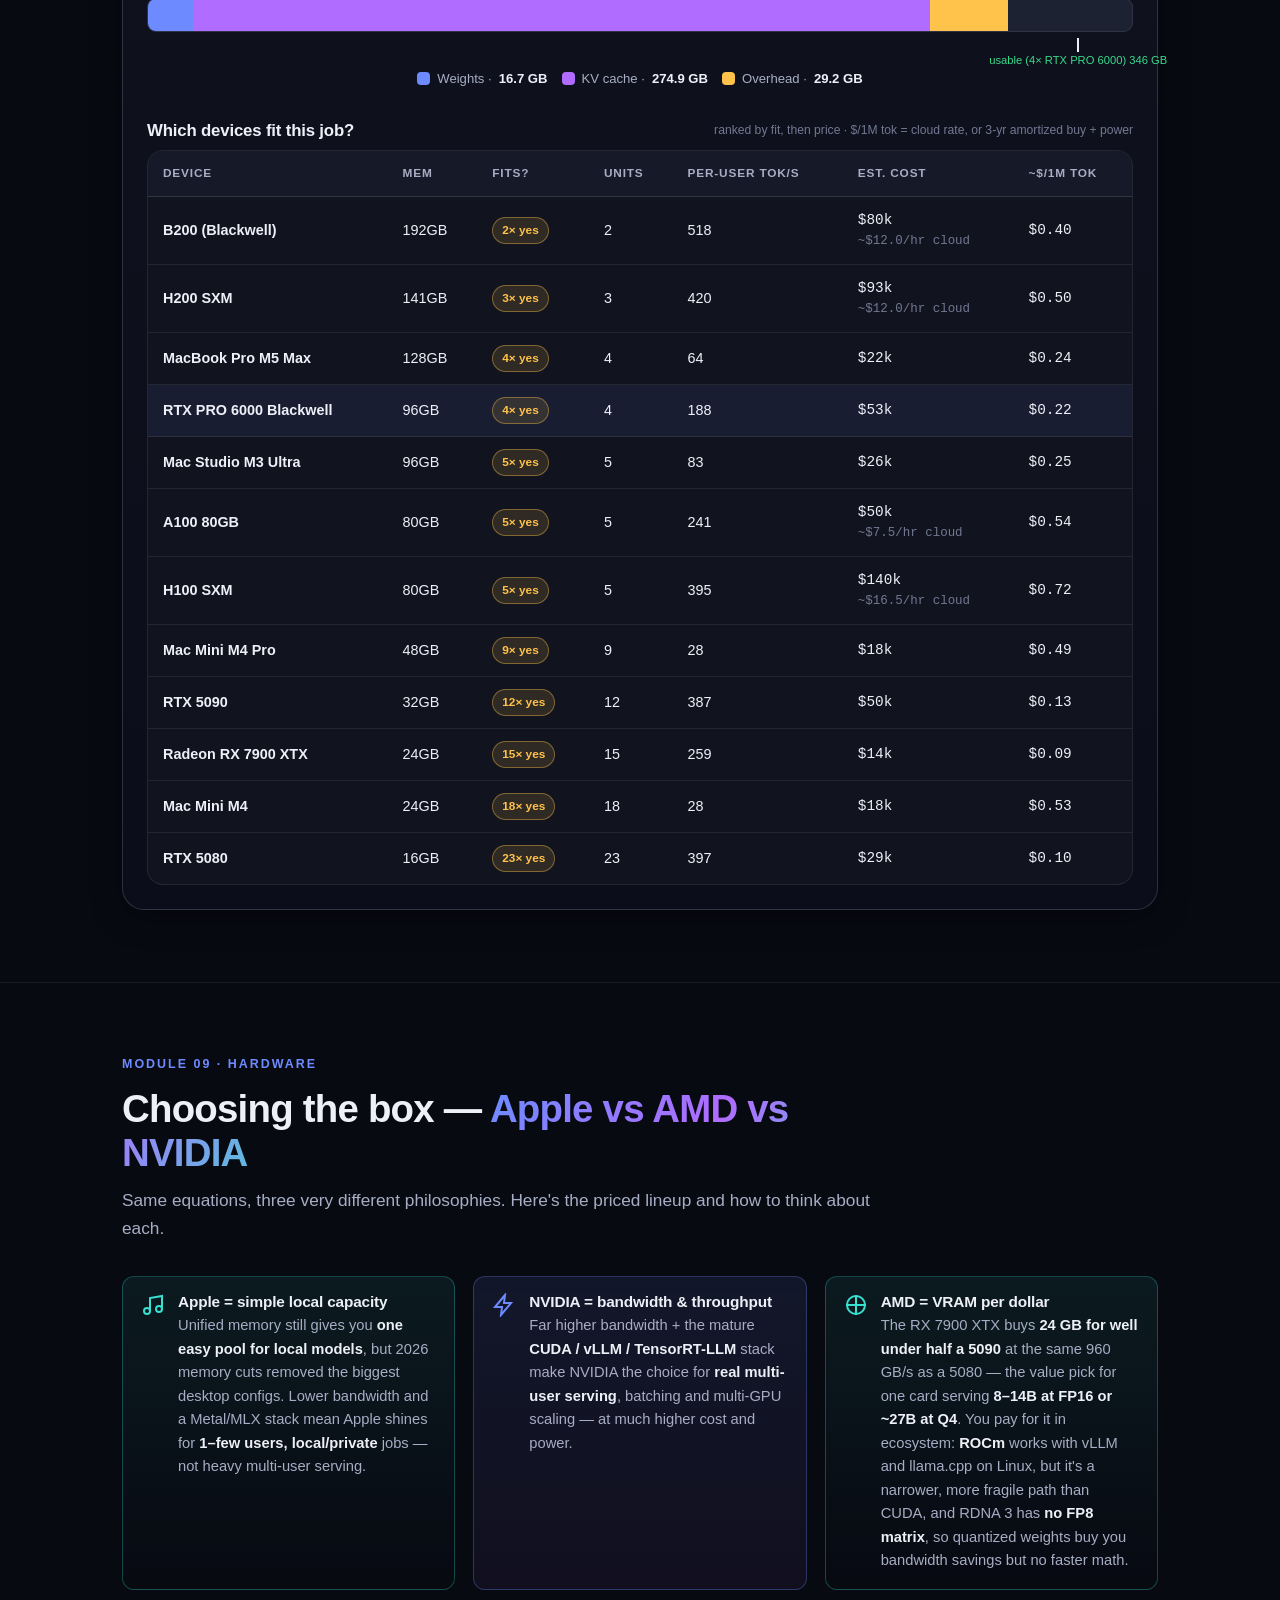
==== commit be5cb411: "Add Radeon RX 7900 XTX and a third vendor lane for AMD The device roster assumed two vendors: kind w" ====
--- a/index.html
+++ b/index.html
@@ -599,7 +599,7 @@
           <div class="field"><label>Bandwidth (GB/s)</label><input type="number" id="cd-bw" placeholder="1000" min="10" step="10"></div>
           <div class="field"><label>FP16 TFLOPS</label><input type="number" id="cd-fp16" placeholder="300" min="1" step="1"></div>
           <div class="field"><label>FP8 TFLOPS (0=none)</label><input type="number" id="cd-fp8" placeholder="0" min="0" step="1"></div>
-          <div class="field"><label>Type</label><select id="cd-kind"><option value="nvidia">NVIDIA (CUDA)</option><option value="apple">Apple (unified)</option></select></div>
+          <div class="field"><label>Type</label><select id="cd-kind"><option value="nvidia">NVIDIA (CUDA)</option><option value="amd">AMD (ROCm)</option><option value="apple">Apple (unified)</option></select></div>
         </div>
       </div>
 
@@ -639,11 +639,11 @@
   <div class="wrap">
     <div class="section-head reveal">
       <span class="eyebrow">Module 09 · Hardware</span>
-      <h2>Choosing the box — <span class="grad-text">Apple vs NVIDIA</span></h2>
-      <p>Same equations, two very different philosophies. Here's the priced lineup and how to think about each.</p>
-    </div>
-
-    <div class="grid g2 mt8">
+      <h2>Choosing the box — <span class="grad-text">Apple vs AMD vs NVIDIA</span></h2>
+      <p>Same equations, three very different philosophies. Here's the priced lineup and how to think about each.</p>
+    </div>
+
+    <div class="grid g3 mt8">
       <div class="callout analogy reveal">
         <svg class="cic" viewBox="0 0 24 24" fill="none" stroke="currentColor" stroke-width="2"><path d="M9 18V5l12-2v13"/><circle cx="6" cy="18" r="3"/><circle cx="18" cy="16" r="3"/></svg>
         <div><h4>Apple = simple local capacity</h4><p>Unified memory still gives you <strong>one easy pool for local models</strong>, but 2026 memory cuts removed the biggest desktop configs. Lower bandwidth and a Metal/MLX stack mean Apple shines for <strong>1–few users, local/private</strong> jobs — not heavy multi-user serving.</p></div>
@@ -651,6 +651,10 @@
       <div class="callout key reveal d1">
         <svg class="cic" viewBox="0 0 24 24" fill="none" stroke="currentColor" stroke-width="2"><path d="M13 2L3 14h7l-1 8 10-12h-7z"/></svg>
         <div><h4>NVIDIA = bandwidth &amp; throughput</h4><p>Far higher bandwidth + the mature <strong>CUDA / vLLM / TensorRT-LLM</strong> stack make NVIDIA the choice for <strong>real multi-user serving</strong>, batching and multi-GPU scaling — at much higher cost and power.</p></div>
+      </div>
+      <div class="callout analogy reveal d2">
+        <svg class="cic" viewBox="0 0 24 24" fill="none" stroke="currentColor" stroke-width="2"><path d="M12 2v20M2 12h20"/><circle cx="12" cy="12" r="9"/></svg>
+        <div><h4>AMD = VRAM per dollar</h4><p>The RX 7900 XTX buys <strong>24 GB for well under half a 5090</strong> at the same 960 GB/s as a 5080 — the value pick for one card serving <strong>8–14B at FP16 or ~27B at Q4</strong>. You pay for it in ecosystem: <strong>ROCm</strong> works with vLLM and llama.cpp on Linux, but it's a narrower, more fragile path than CUDA, and RDNA 3 has <strong>no FP8 matrix</strong>, so quantized weights buy you bandwidth savings but no faster math.</p></div>
       </div>
     </div>
 
--- a/assets/css/styles.css
+++ b/assets/css/styles.css
@@ -178,6 +178,7 @@
 .tag{display:inline-flex;align-items:center;gap:5px;font-size:.74rem;font-weight:650;padding:3px 9px;border-radius:999px;border:1px solid var(--line-strong);background:var(--surface-3);color:var(--muted);white-space:nowrap}
 .tag.nv{color:#9ae66e;border-color:rgba(154,230,110,.35);background:rgba(154,230,110,.1)}
 .tag.apple{color:#cbd2ff;border-color:rgba(203,210,255,.3);background:rgba(203,210,255,.08)}
+.tag.amd{color:#ff8a9c;border-color:rgba(255,107,129,.35);background:rgba(255,107,129,.1)}
 .tag.ok{color:var(--ok);border-color:rgba(57,217,138,.4);background:var(--ok-dim)}
 .tag.warn{color:var(--warn);border-color:rgba(255,194,75,.4);background:var(--warn-dim)}
 .tag.bad{color:var(--bad);border-color:rgba(255,107,129,.4);background:var(--bad-dim)}
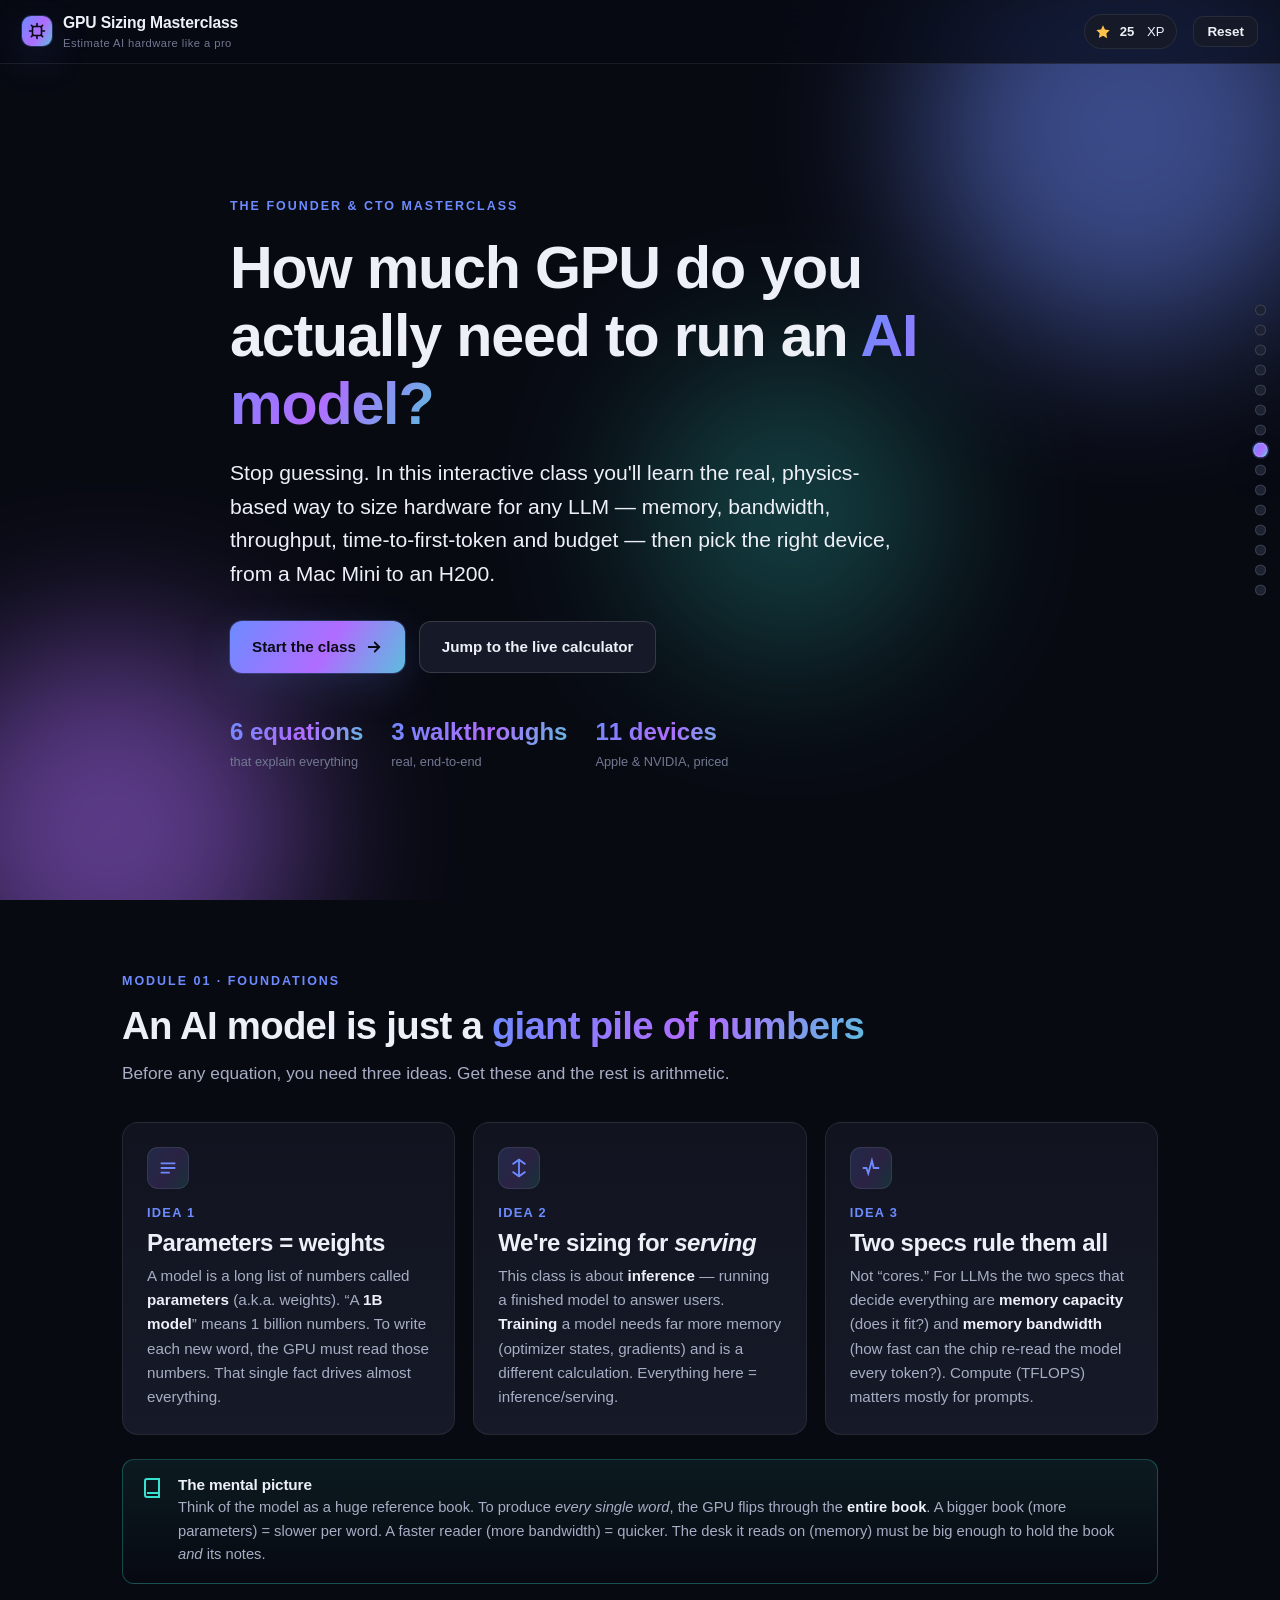
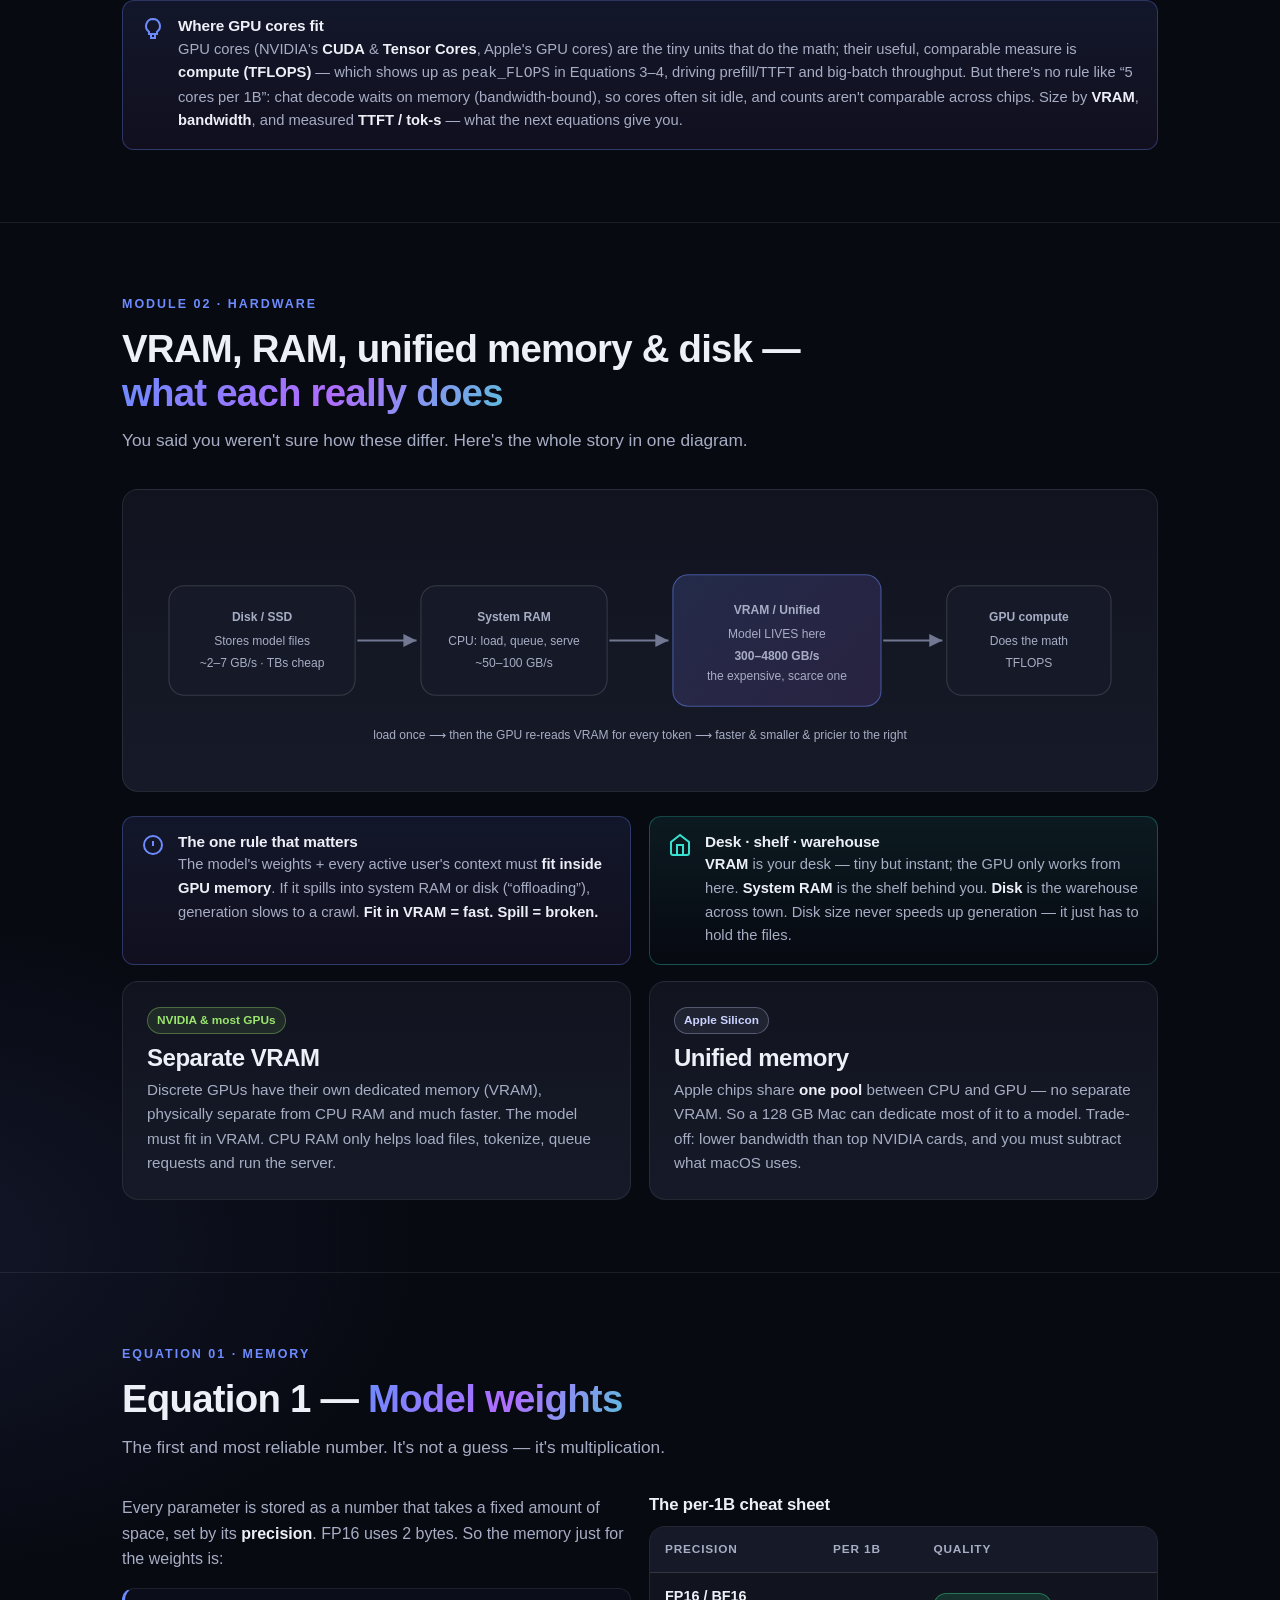
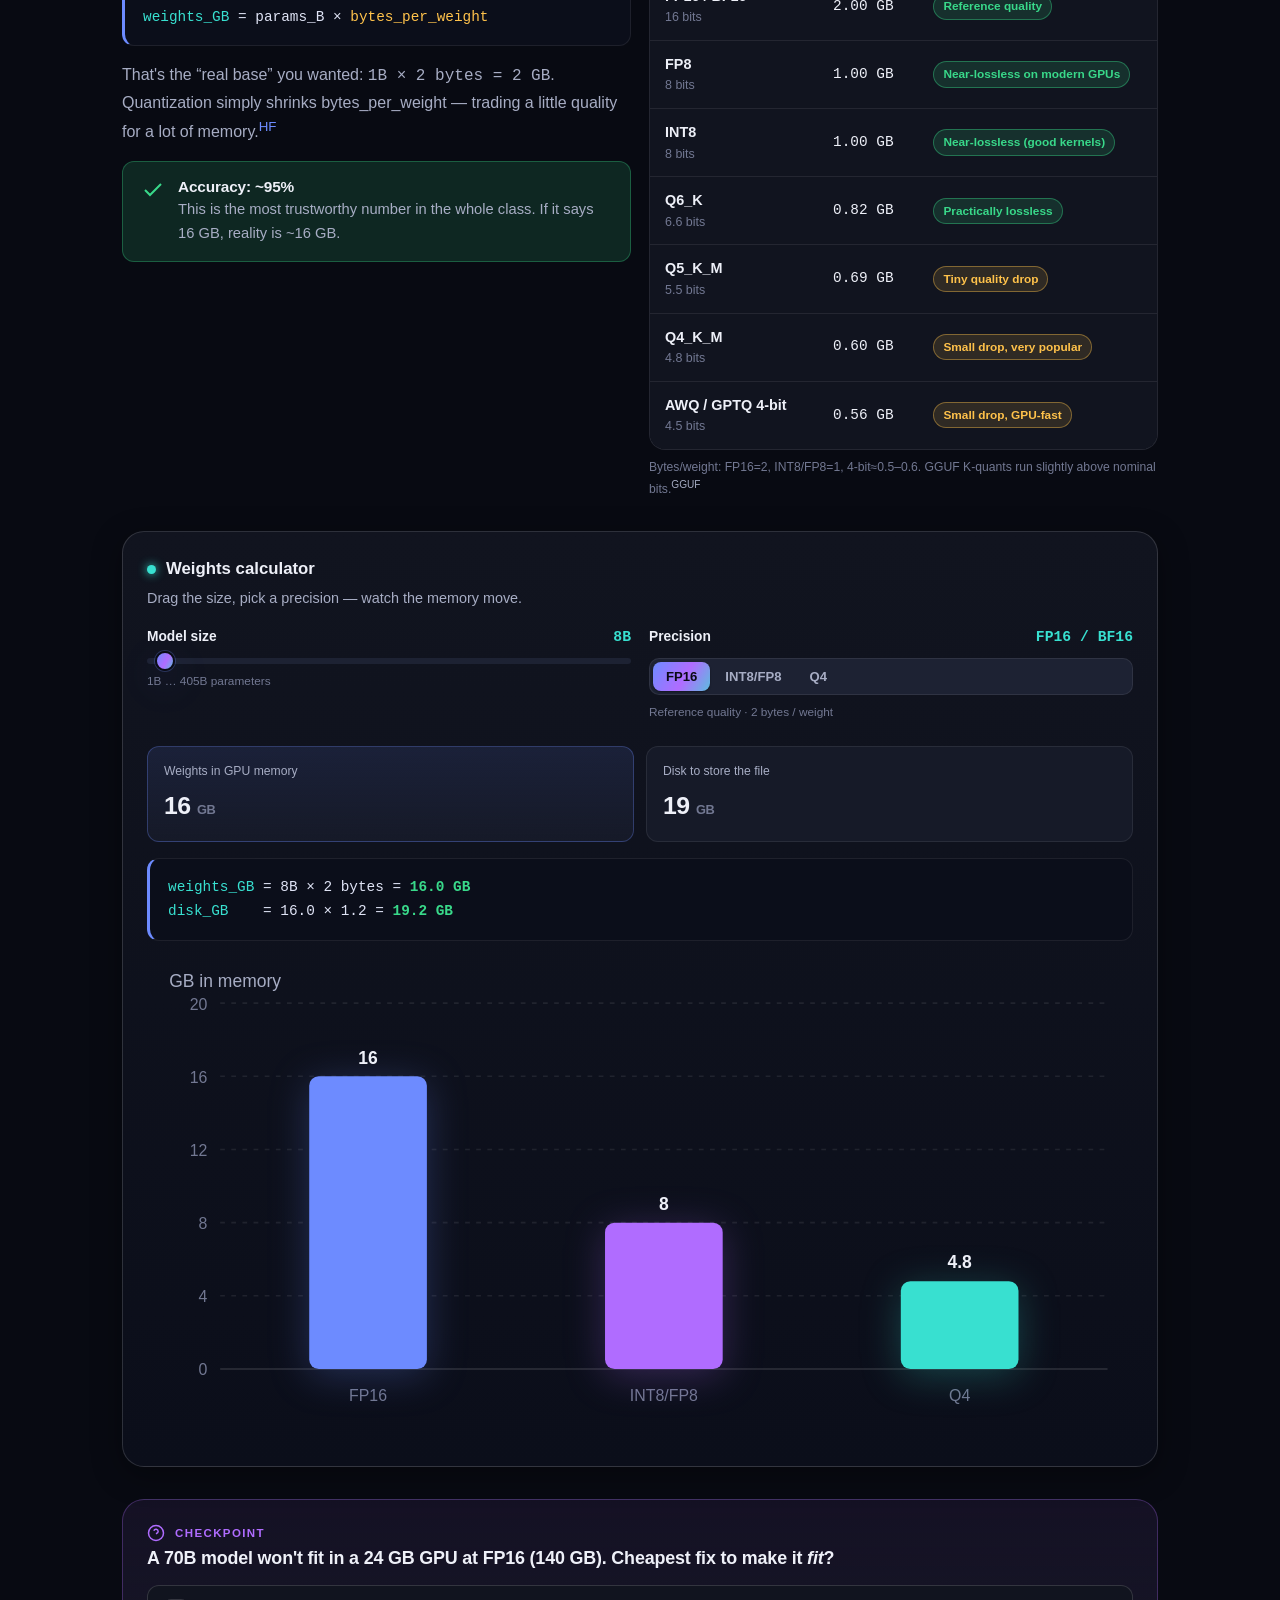
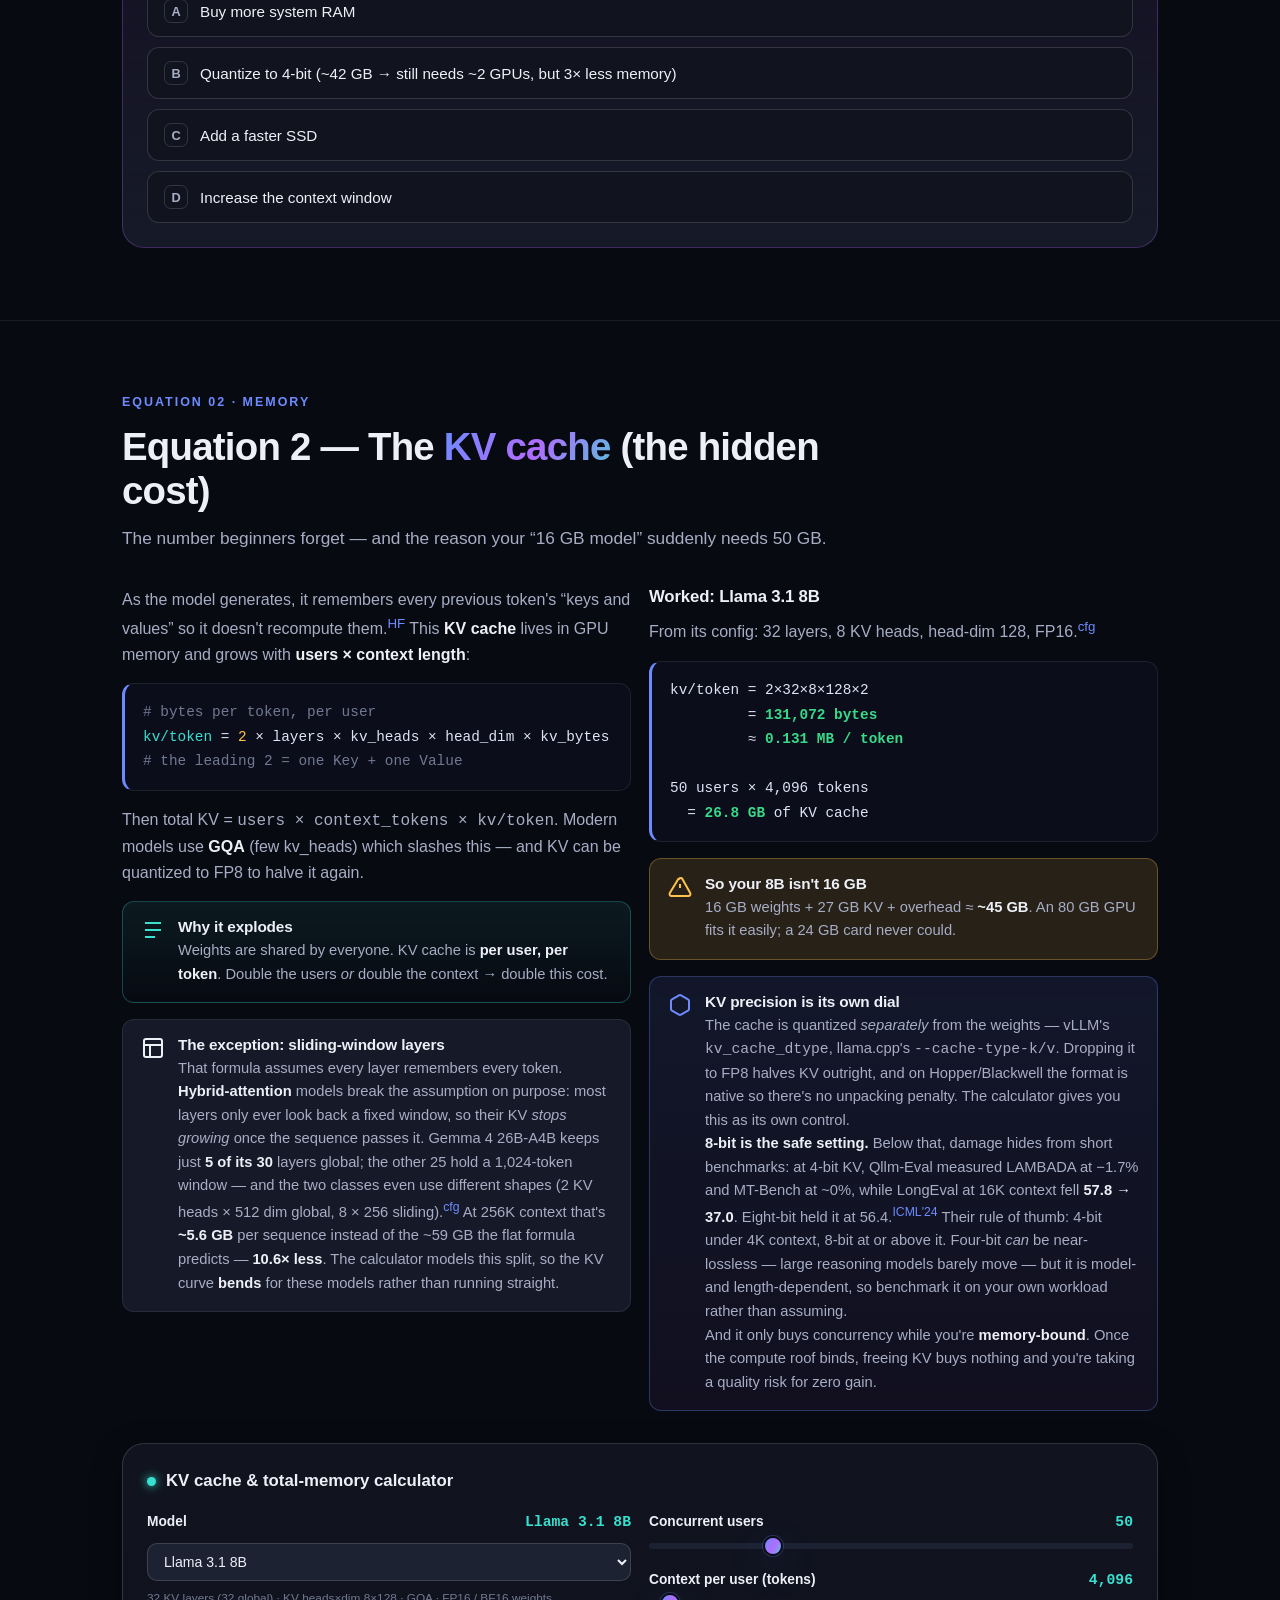
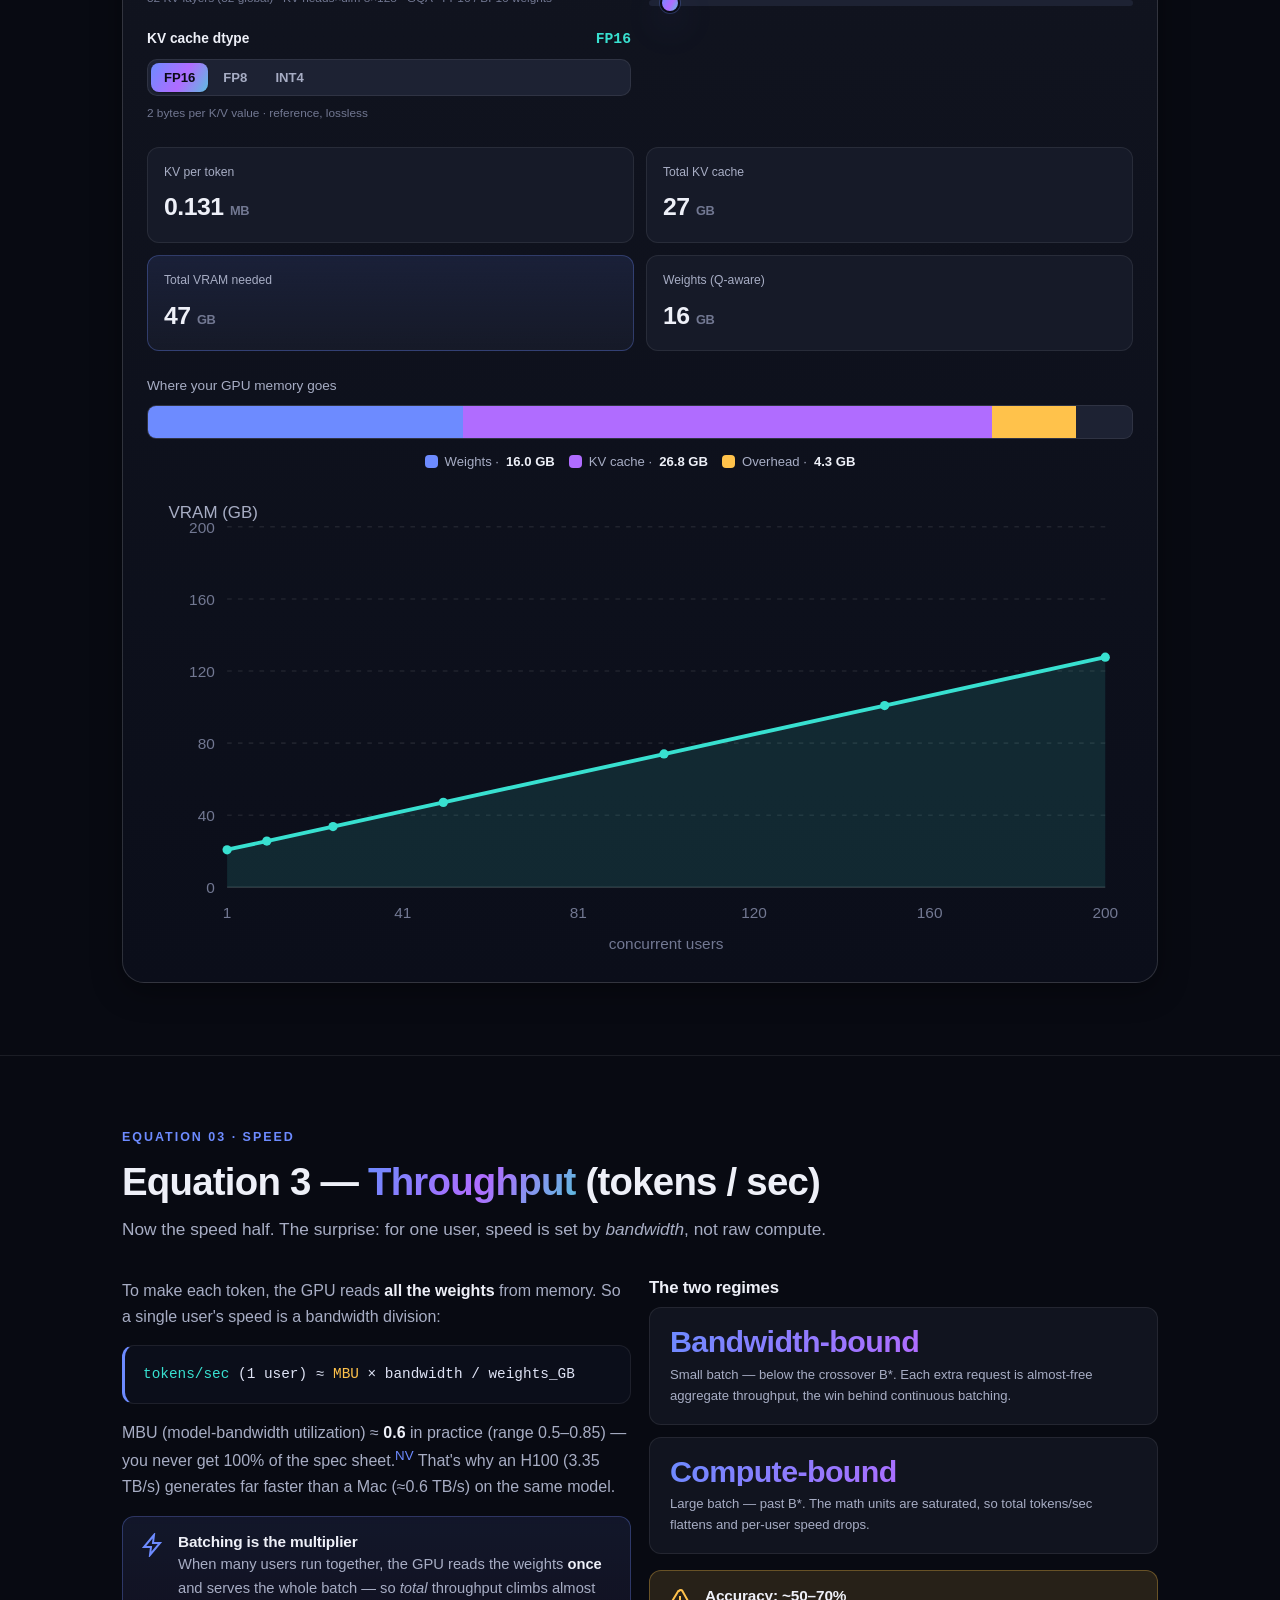
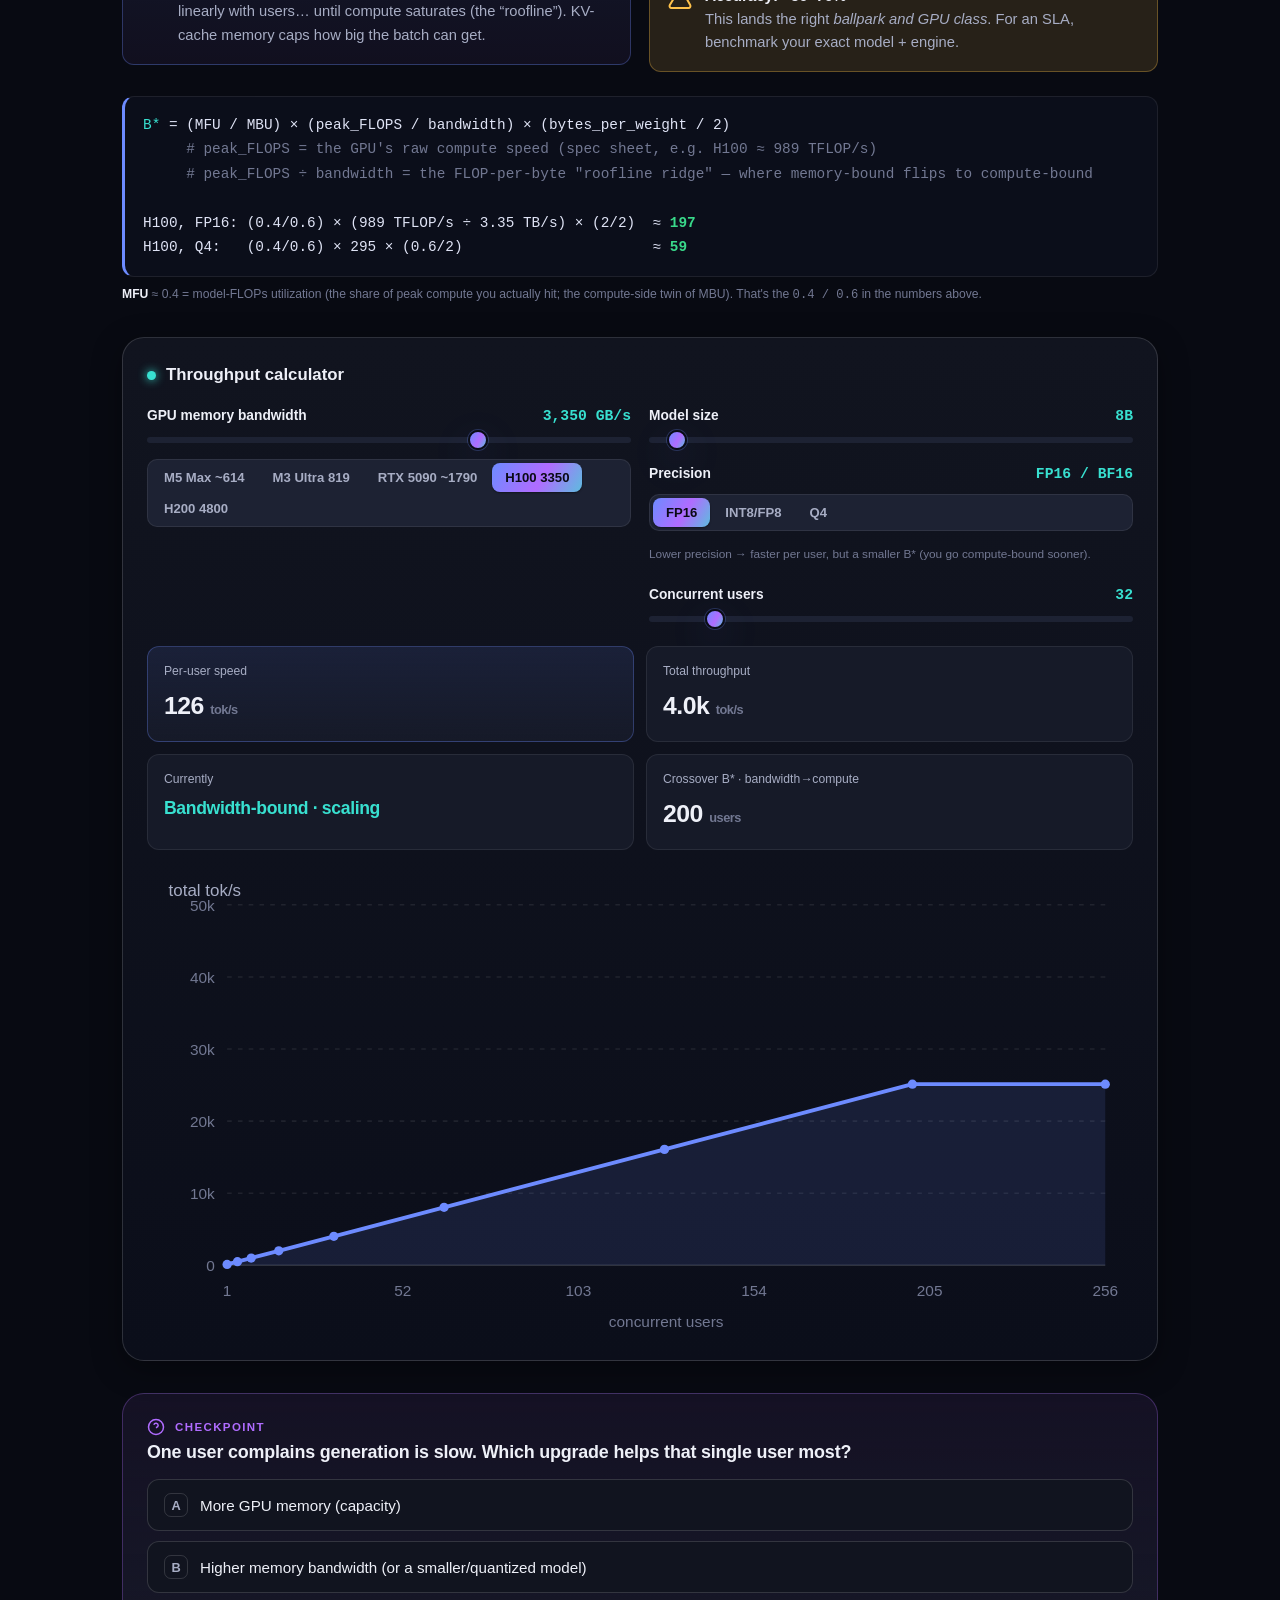
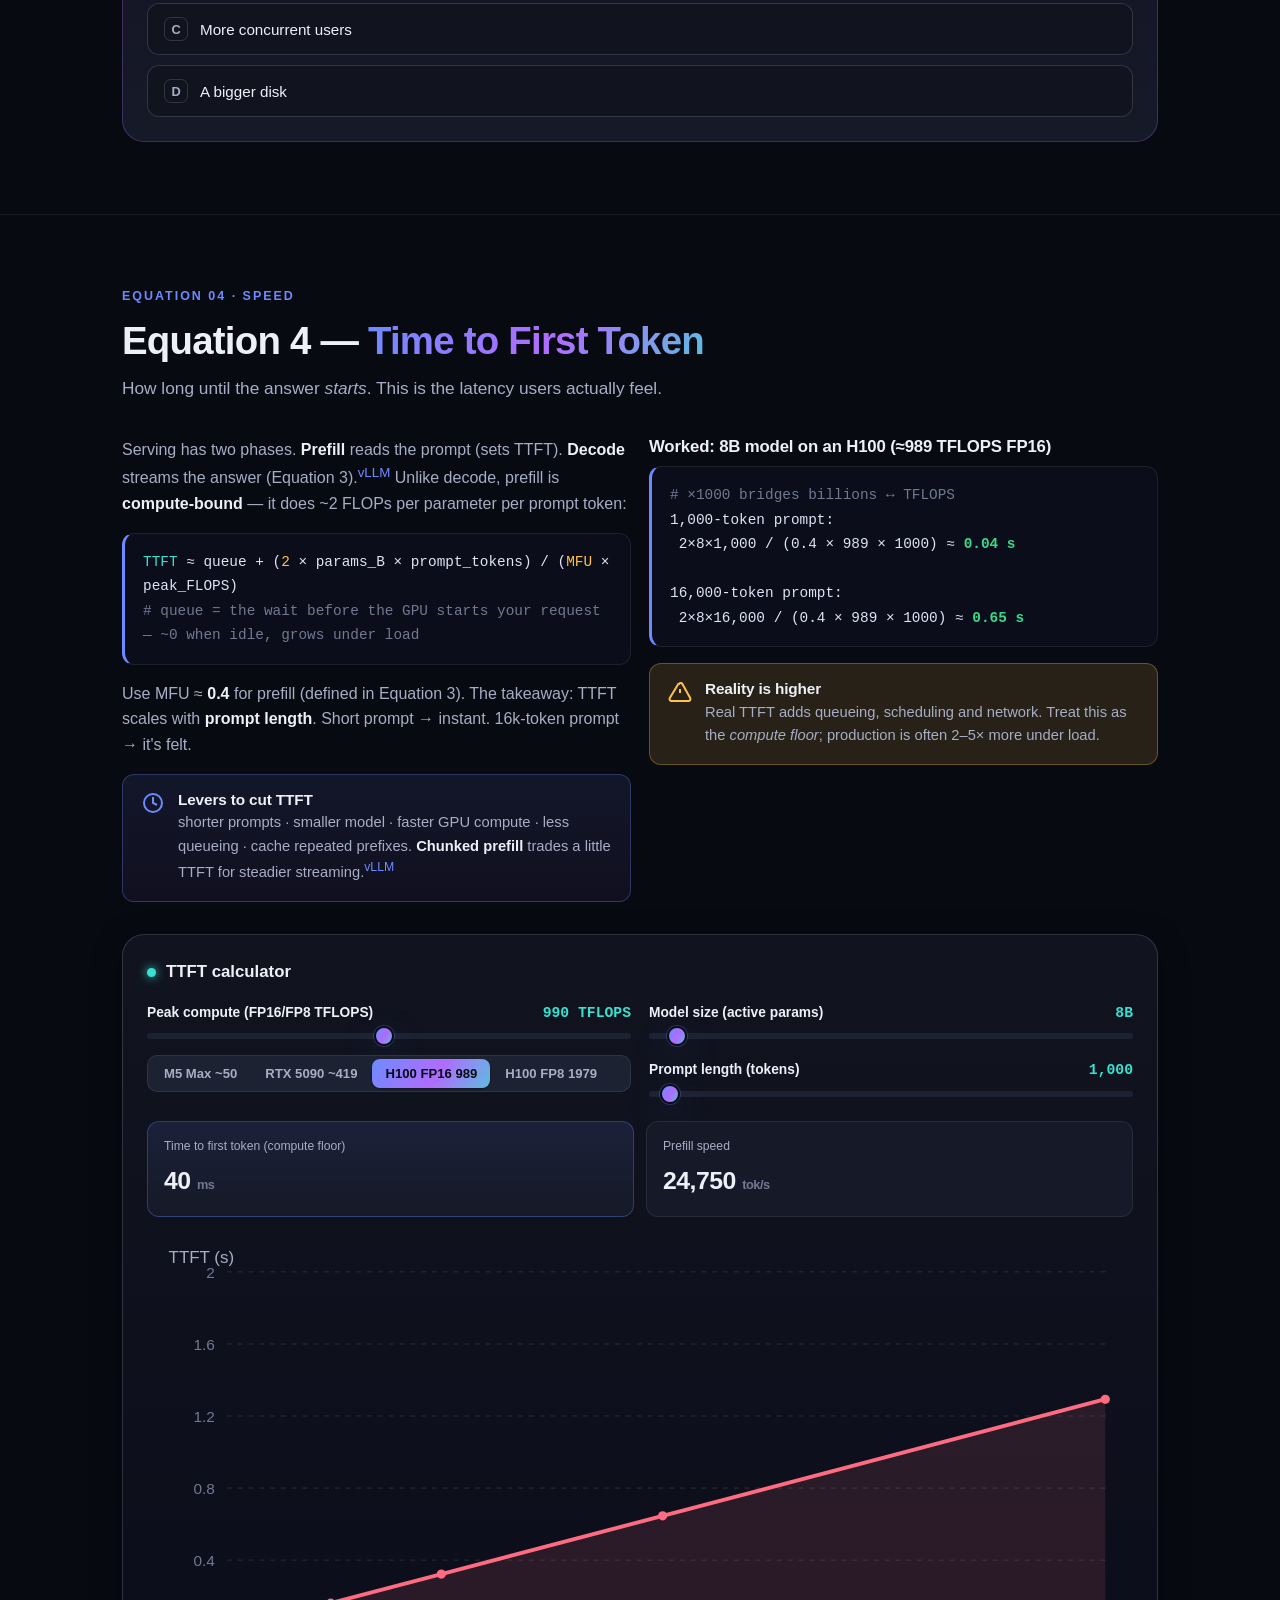
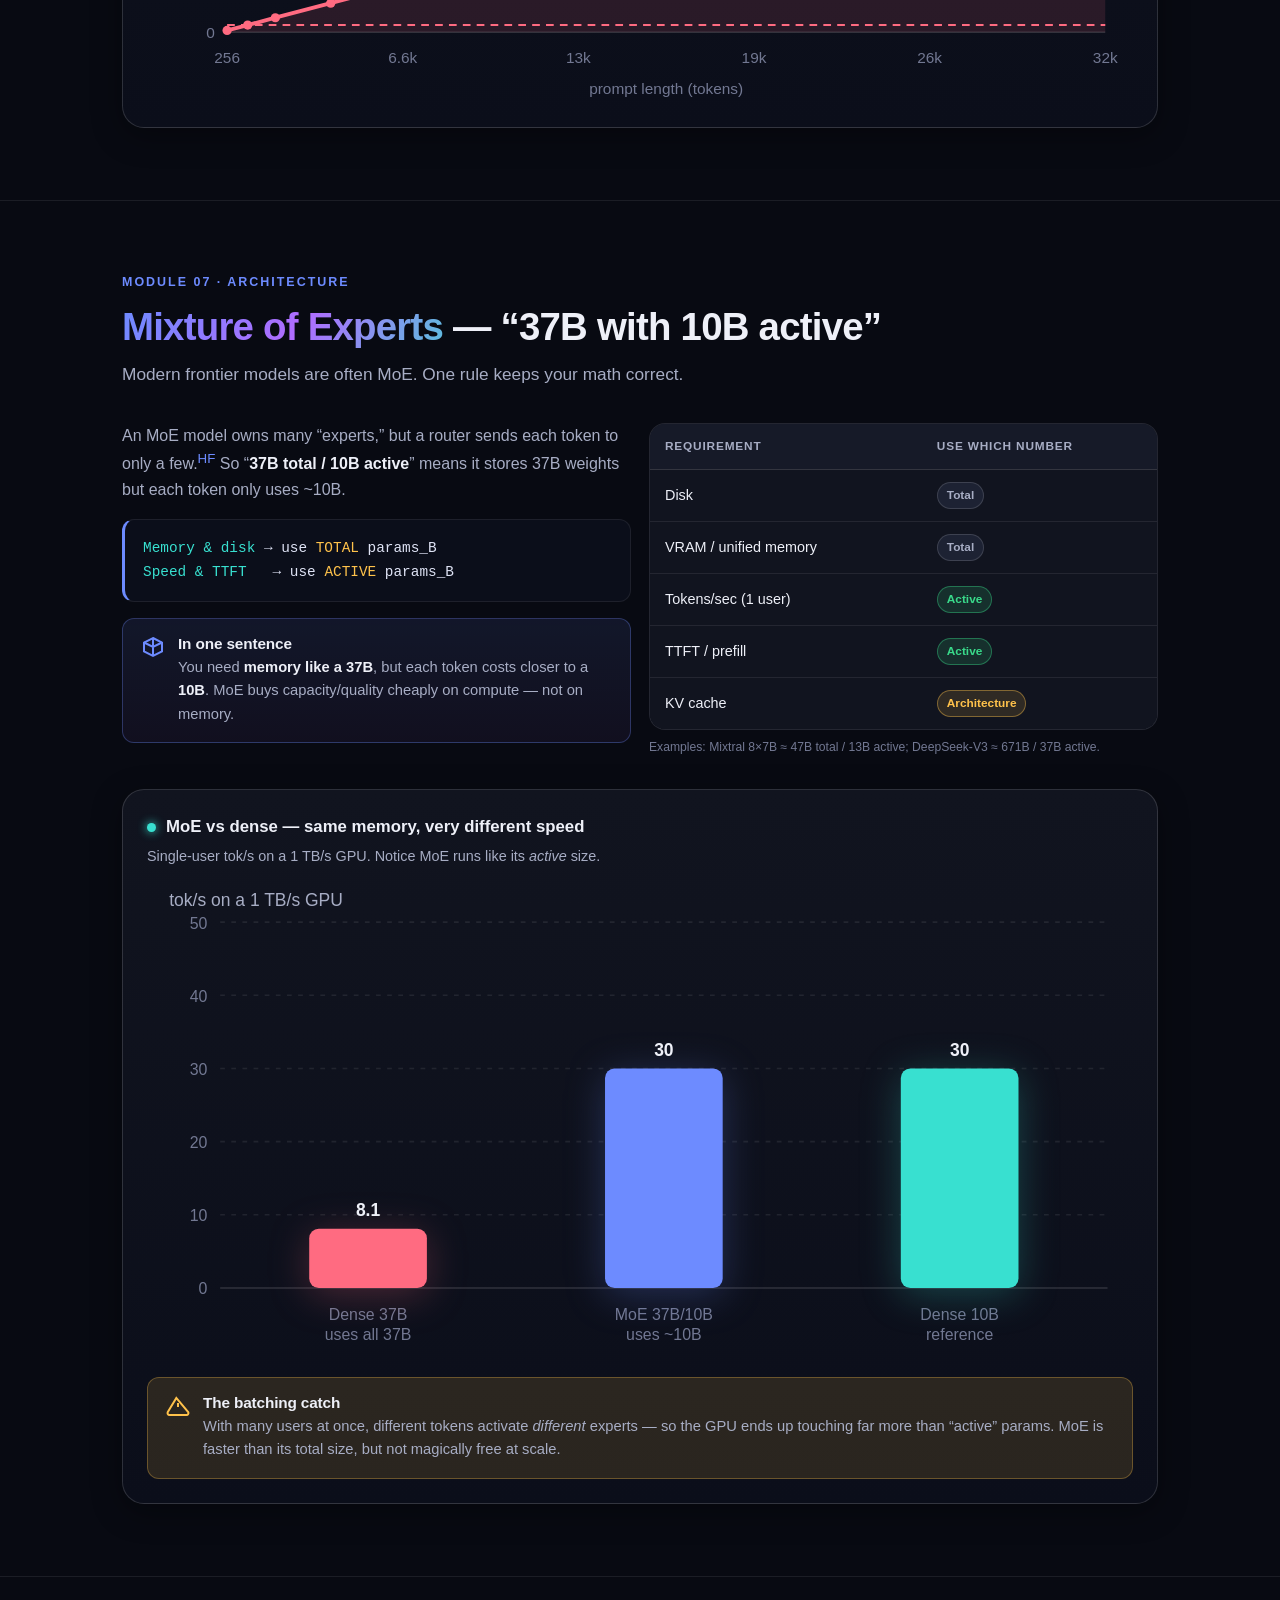
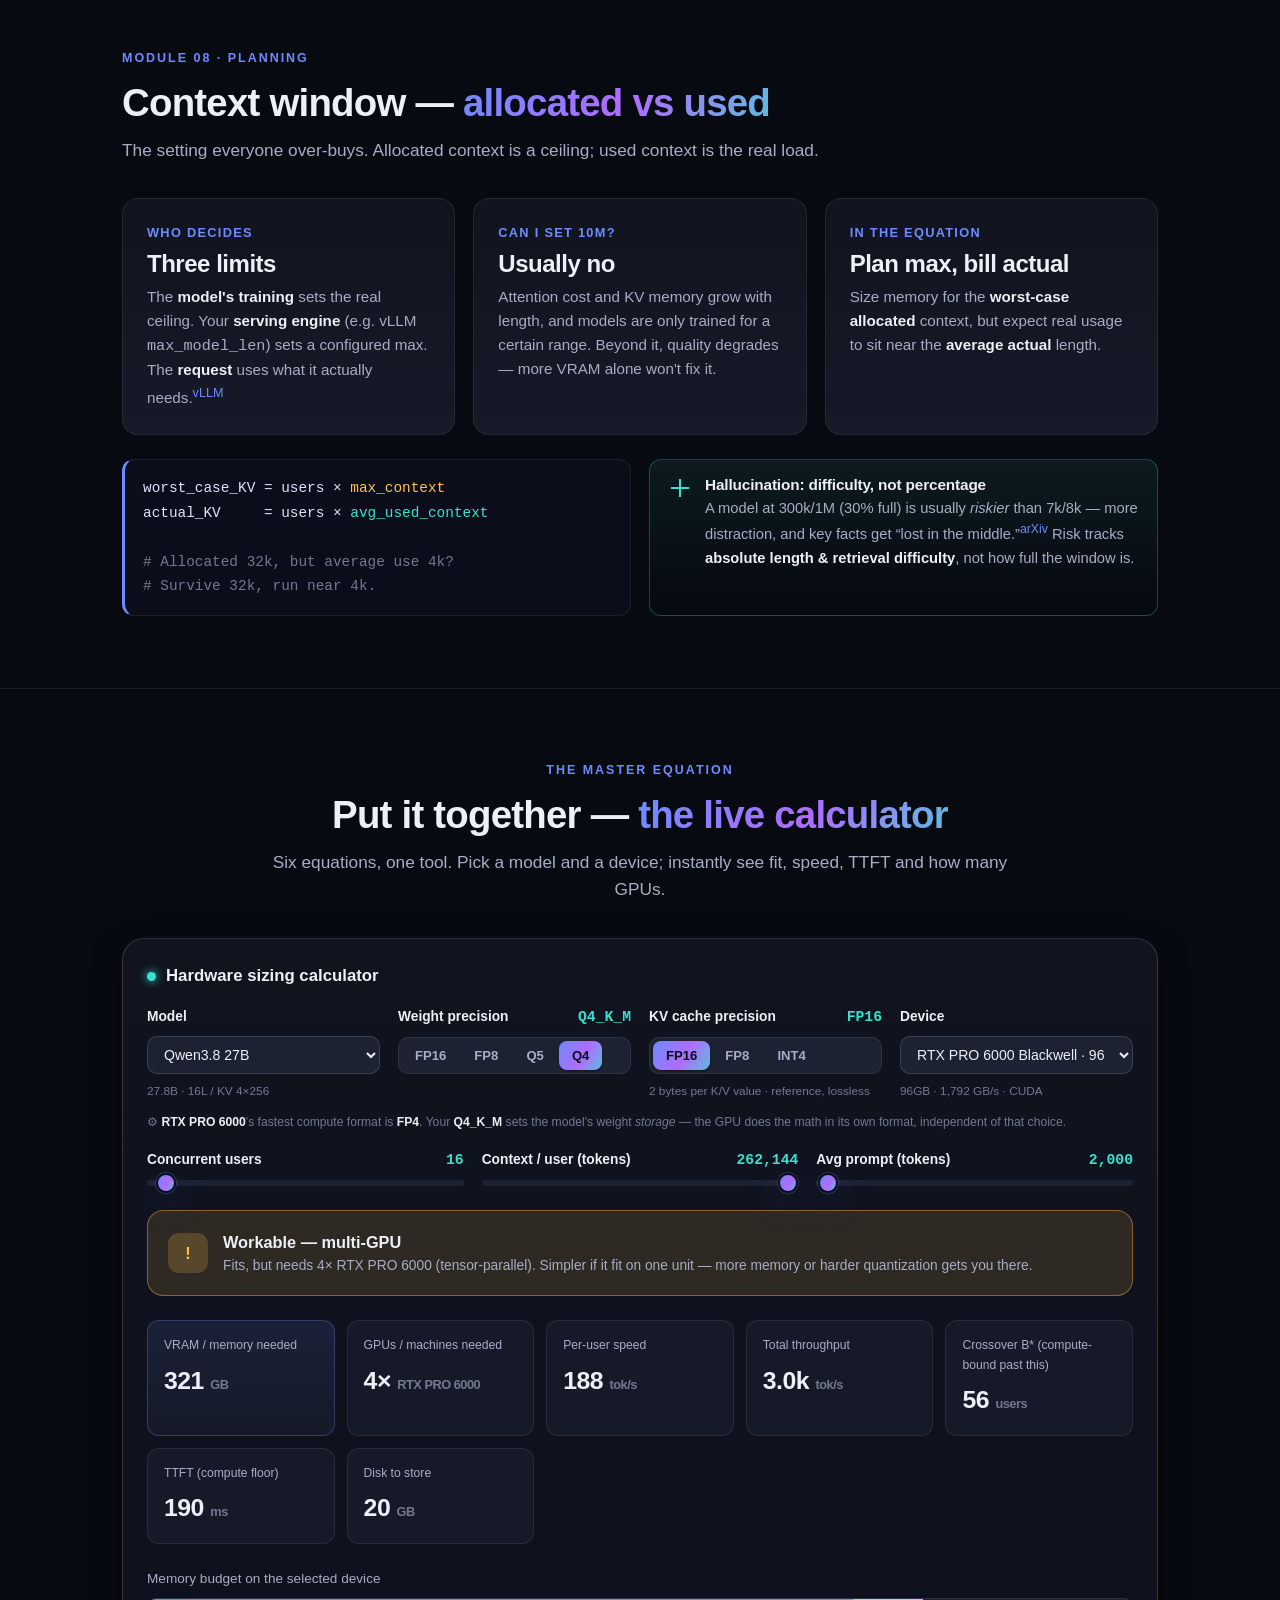
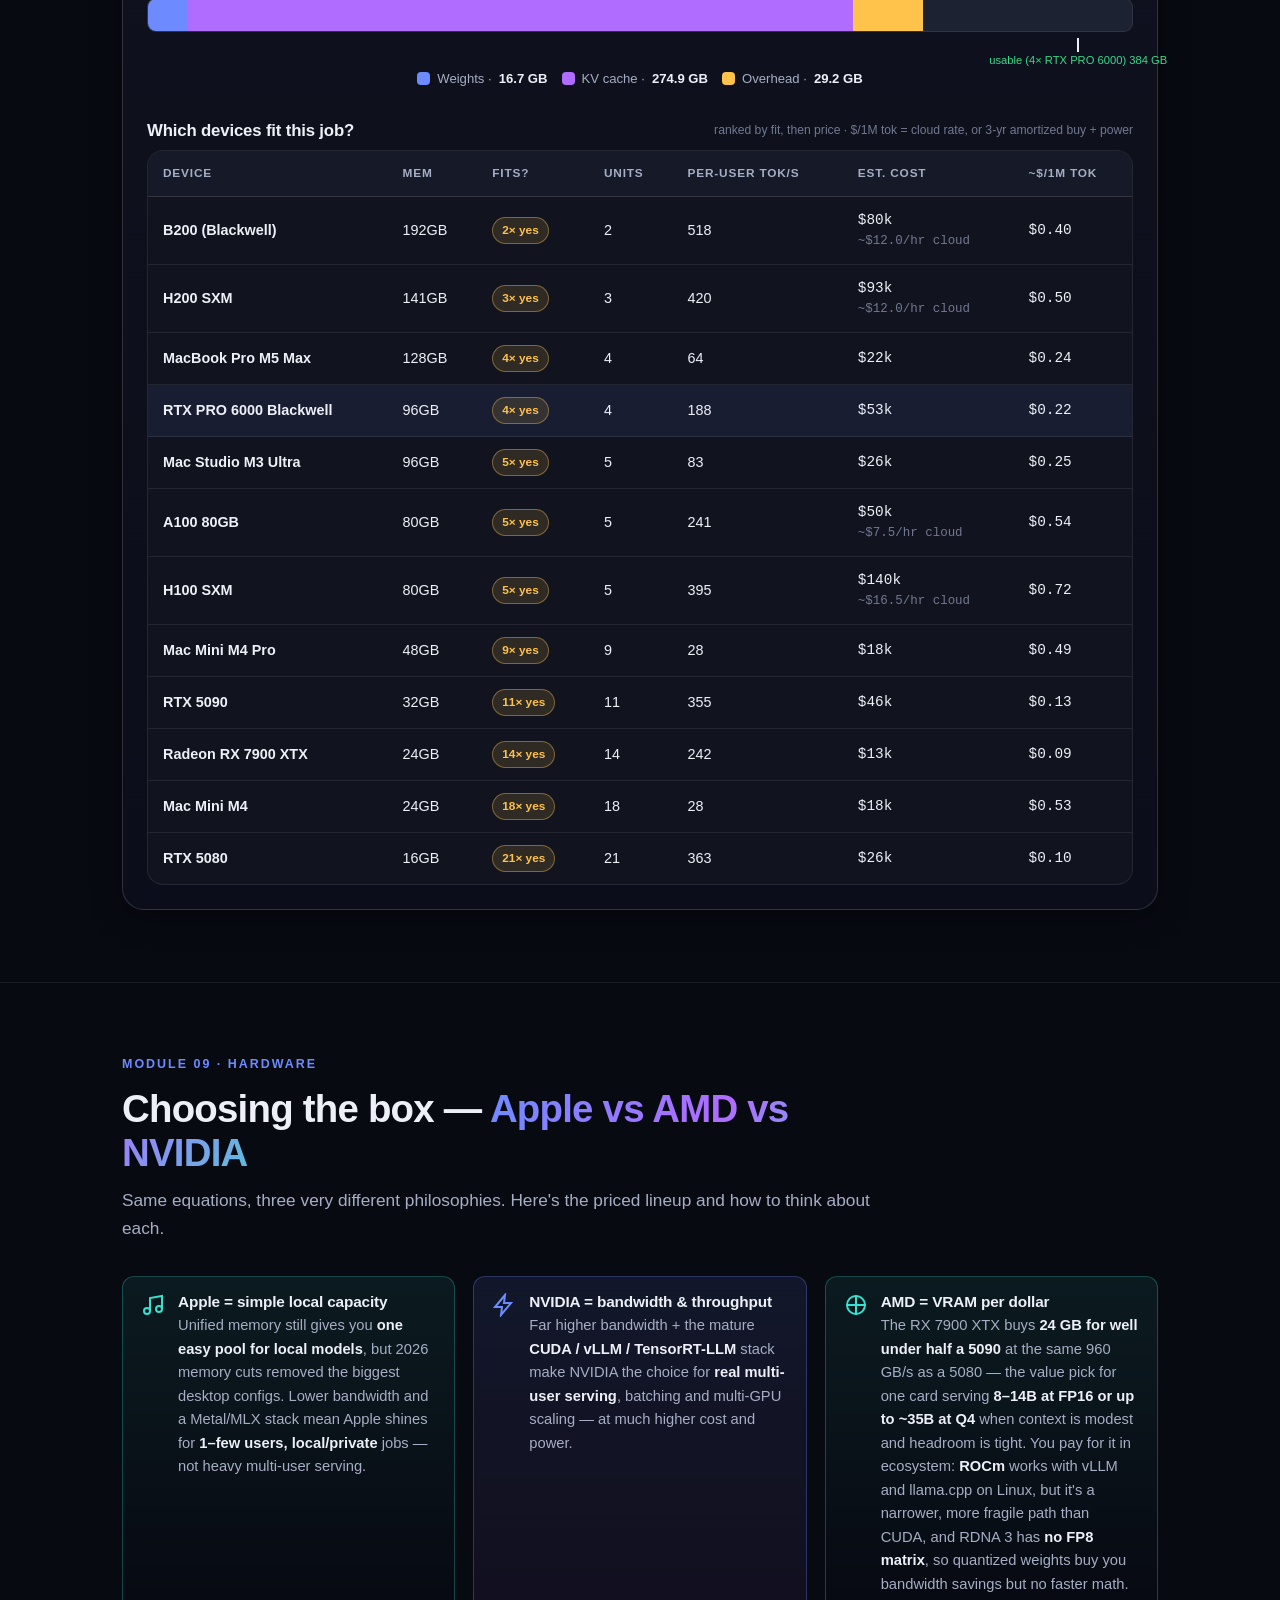
==== commit a85d5443: "Fix discrete GPU fit accounting" ====
--- a/index.html
+++ b/index.html
@@ -654,7 +654,7 @@
       </div>
       <div class="callout analogy reveal d2">
         <svg class="cic" viewBox="0 0 24 24" fill="none" stroke="currentColor" stroke-width="2"><path d="M12 2v20M2 12h20"/><circle cx="12" cy="12" r="9"/></svg>
-        <div><h4>AMD = VRAM per dollar</h4><p>The RX 7900 XTX buys <strong>24 GB for well under half a 5090</strong> at the same 960 GB/s as a 5080 — the value pick for one card serving <strong>8–14B at FP16 or ~27B at Q4</strong>. You pay for it in ecosystem: <strong>ROCm</strong> works with vLLM and llama.cpp on Linux, but it's a narrower, more fragile path than CUDA, and RDNA 3 has <strong>no FP8 matrix</strong>, so quantized weights buy you bandwidth savings but no faster math.</p></div>
+        <div><h4>AMD = VRAM per dollar</h4><p>The RX 7900 XTX buys <strong>24 GB for well under half a 5090</strong> at the same 960 GB/s as a 5080 — the value pick for one card serving <strong>8–14B at FP16 or up to ~35B at Q4</strong> when context is modest and headroom is tight. You pay for it in ecosystem: <strong>ROCm</strong> works with vLLM and llama.cpp on Linux, but it's a narrower, more fragile path than CUDA, and RDNA 3 has <strong>no FP8 matrix</strong>, so quantized weights buy you bandwidth savings but no faster math.</p></div>
       </div>
     </div>
 
